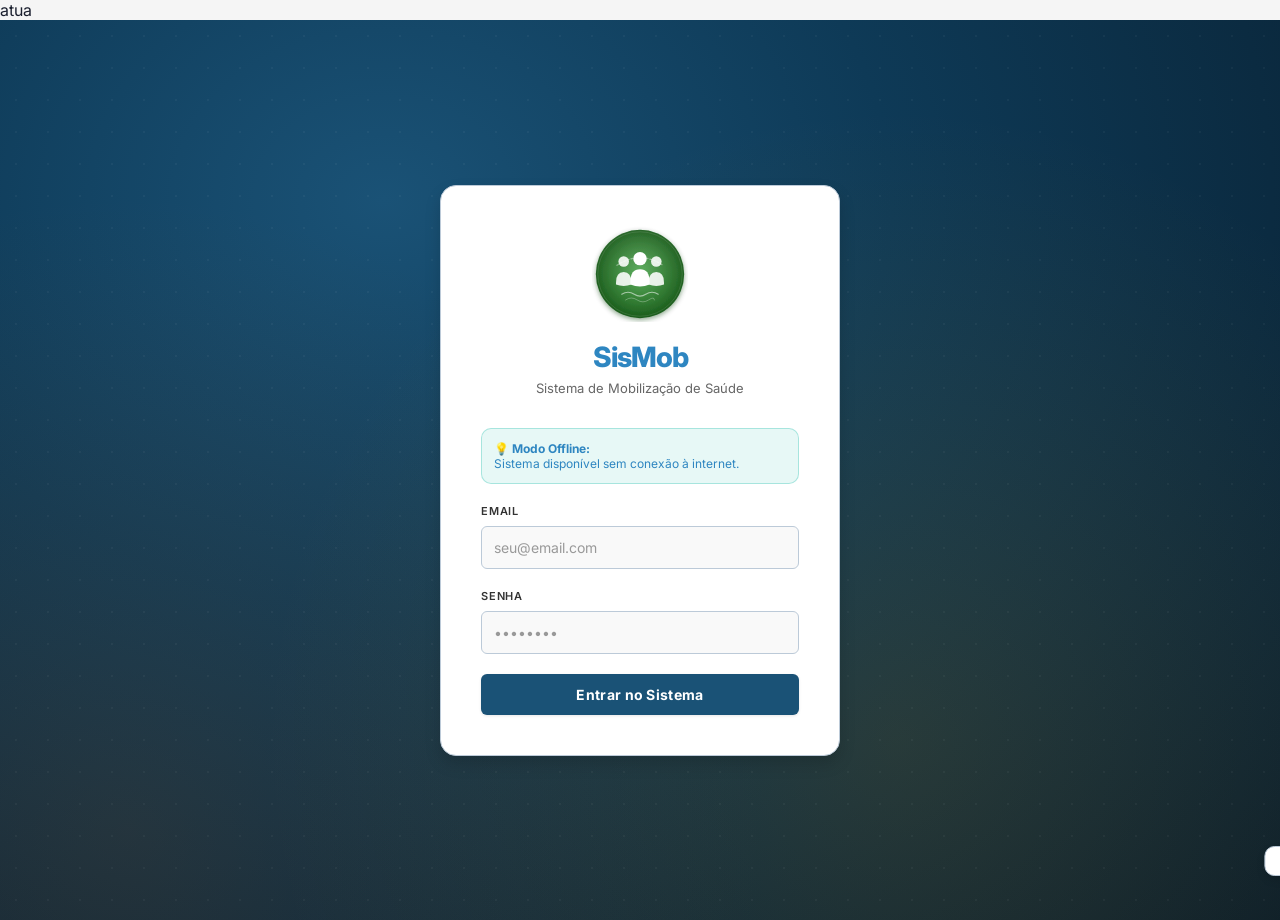
==== index_firebase.html @ 6a1d5703 "Ajustes finais no arquivo" ====
<!DOCTYPE html>
<html lang="pt">atua
<head>
<meta charset="UTF-8">
<meta name="viewport" content="width=device-width, initial-scale=1.0">
<title>SisMob — Sistema de Mobilização de Saúde</title>
<link href="https://fonts.googleapis.com/css2?family=Inter:wght@300;400;500;600;700;800&family=JetBrains+Mono:wght@400;500&display=swap" rel="stylesheet">
<link rel="stylesheet" href="https://cdnjs.cloudflare.com/ajax/libs/leaflet/1.9.4/leaflet.min.css" />
<script src="https://cdnjs.cloudflare.com/ajax/libs/leaflet/1.9.4/leaflet.min.js"></script>
<script src="https://cdn.jsdelivr.net/npm/chart.js@4.4.4/dist/chart.umd.min.js"></script>
<script src="https://cdnjs.cloudflare.com/ajax/libs/xlsx/0.18.5/xlsx.full.min.js"></script>
<script src="https://cdnjs.cloudflare.com/ajax/libs/pdf.js/3.11.174/pdf.min.js"></script>
<script src="https://cdnjs.cloudflare.com/ajax/libs/jspdf/2.5.1/jspdf.umd.min.js"></script>
<style>
/* ═══════════════════════════════════════════════════════════
   SISMOB — DESIGN SYSTEM MODERNO
   Paleta: Azul Torrado · Mario · Âmbar · Vermelho · Contraste
   ═══════════════════════════════════════════════════════════ */
@import url('https://fonts.googleapis.com/css2?family=Inter:wght@300;400;500;600;700;800&family=JetBrains+Mono:wght@400;500&display=swap');

:root{
  /* Cores Principais — Azul Torrado (Teal escuro / Petróleo) */
  --primary:#1a5276;
  --primary-dark:#0e3a57;
  --primary-light:#2874a6;

  /* Secundária — Azul Médio vibrante */
  --surf:#2e86c1;
  --surf-dark:#1f618d;
  --surf-light:#5dade2;

  /* Acento — Vermelho Contraste */
  --coral:#c0392b;
  --coral-light:rgba(192,57,43,.12);

  /* Destaque — Amarelo Torrado / Âmbar */
  --amber:#ca8a04;
  --amber-light:rgba(202,138,4,.15);

  /* Mario — Marrom/Castanho Quente */
  --mario:#7d4e24;
  --mario-light:rgba(125,78,36,.14);
  --mario-bright:#a0522d;

  /* Preto */
  --black:#1a1a1a;

  /* Backgrounds */
  --bg:#f7f9fb;
  --bg-solid:#f0f4f8;
  --bg2:#ffffff;
  --bg3:#e8eef4;
  --card:#ffffff;
  --card-solid:#ffffff;
  --border:#d1dce8;
  --border-solid:#bccad8;

  /* Texto */
  --text:#1a1f2e;
  --text2:#3a4558;
  --text3:#6b7a96;

  /* Sidebar — Azul Petróleo Escuro Premium */
  --sidebar-bg:#0d1f2d;
  --sidebar-surface:#142536;
  --sidebar-border:rgba(255,255,255,.07);
  --sidebar-text:rgba(255,255,255,.52);
  --sidebar-text-hover:rgba(255,255,255,.92);
  --sidebar-item-hover:rgba(255,255,255,.07);
  --sidebar-active-bg:#2e86c1;
  --sidebar-active-text:#ffffff;
  --sidebar-active-indicator:#5dade2;
  --sidebar-section-label:rgba(255,255,255,.22);
  --sidebar-avatar-bg:#1a5276;
  --sidebar-logo-icon-bg:#0e3a57;

  /* Legado mapeado */
  --accent:var(--primary);
  --accent2:var(--surf);
  --accent3:var(--amber);
  --danger:var(--coral);
  --green:var(--surf);
  --purple:var(--mario);
  --gold:var(--amber);
  --blue-gov:var(--primary-dark);
  --red-gov:var(--coral);

  --radius:12px;
  --radius-sm:6px;
  --radius-lg:16px;
  --transition:all 0.2s ease;
  --shadow-sm:0 1px 3px rgba(0,0,0,.1);
  --shadow-md:0 4px 8px rgba(0,0,0,.12);
  --shadow-lg:0 8px 16px rgba(0,0,0,.15);
  --shadow-xl:0 12px 24px rgba(0,0,0,.18);
}

/* ── RESET & BASE ── */
*{margin:0;padding:0;box-sizing:border-box}
body{
  font-family:'Inter',sans-serif;
  background:#f5f5f5;
  color:var(--text);
  min-height:100vh;
  overflow-x:hidden;
}

/* ── SCROLLBAR ── */
::-webkit-scrollbar{width:5px;height:5px}
::-webkit-scrollbar-track{background:transparent}
::-webkit-scrollbar-thumb{background:var(--primary);border-radius:10px;opacity:.6}
::-webkit-scrollbar-thumb:hover{background:var(--primary-dark)}

/* ── DB STATUS ── */
.db-status{
  display:flex;align-items:center;gap:6px;
  background:rgba(0,0,0,.15);
  border:1px solid rgba(255,255,255,.25);
  border-radius:20px;padding:4px 12px;
  font-size:11px;font-family:'JetBrains Mono',monospace;
  transition:var(--transition);
  color:rgba(0,0,0,.75);
  white-space:nowrap;flex-shrink:0;
}
.db-status:hover{background:rgba(0,0,0,.22)}
.db-dot{width:8px;height:8px;border-radius:50%;background:var(--text3);transition:var(--transition)}
.db-dot.online{background:var(--surf);box-shadow:0 0 8px var(--surf);animation:pulse 2s infinite}
.db-dot.offline{background:var(--amber);box-shadow:0 0 8px var(--amber)}
.db-dot.error{background:var(--coral);animation:pulse 1s infinite}

/* ── LOGIN SCREEN ── */
#loginScreen{
  display:flex;align-items:center;justify-content:center;
  min-height:100vh;position:relative;overflow:hidden;
  background:radial-gradient(ellipse at 30% 20%, #1a5276 0%, #0e3a57 40%, #081c2b 100%);
}
#loginScreen::before{
  content:'';position:absolute;inset:0;
  background:
    radial-gradient(circle at 70% 80%, rgba(202,138,4,0.15) 0%, transparent 55%),
    radial-gradient(circle at 10% 90%, rgba(125,78,36,0.22) 0%, transparent 45%);
  pointer-events:none;
}
#loginScreen::after{
  content:'';position:absolute;inset:0;
  background-image:radial-gradient(circle, rgba(255,255,255,0.055) 1px, transparent 1px);
  background-size:32px 32px;
  pointer-events:none;
  opacity:0.7;
}
.login-card{
  background:#ffffff;
  border:1px solid var(--border-solid);
  border-radius:var(--radius-lg);
  padding:40px;
  width:100%;max-width:400px;
  position:relative;z-index:1;
  box-shadow:var(--shadow-lg);
}
.login-logo{text-align:center;margin-bottom:32px}
.login-logo-icon{
  width:96px;height:96px;border-radius:50%;
  background:transparent;
  display:flex;align-items:center;justify-content:center;
  margin:0 auto 18px;
  font-size:30px;
}
.login-logo .mark{
  font-size:28px;font-weight:800;
  color:#2e86c1;letter-spacing:-1px;
}
.login-logo p{color:#666;font-size:13px;margin-top:6px;font-weight:400}
.form-group{margin-bottom:20px}
.form-group label{
  display:block;font-size:11px;font-weight:600;
  color:#333;margin-bottom:8px;
  text-transform:uppercase;letter-spacing:.8px;
}
.form-group input{
  width:100%;
  background:#f9f9f9;
  border:1px solid var(--border-solid);
  border-radius:var(--radius-sm);padding:12px;
  color:var(--text);
  font-family:'Inter',sans-serif;font-size:14px;
  transition:var(--transition);
}
.form-group input::placeholder{color:#999}
.form-group input:focus{
  outline:none;
  border-color:var(--primary);
  background:#ffffff;
  box-shadow:0 0 0 2px rgba(26,82,118,.18);
}
.btn-primary{
  width:100%;
  background:var(--primary);
  border:none;border-radius:var(--radius-sm);
  padding:12px;color:#ffffff;
  font-family:'Inter',sans-serif;font-weight:700;font-size:14px;
  cursor:pointer;transition:var(--transition);
  box-shadow:var(--shadow-sm);
  letter-spacing:.3px;
}
.btn-primary:hover{background:var(--primary-dark);transform:translateY(-1px);box-shadow:var(--shadow-md)}
.btn-primary:active{transform:scale(.98);background:var(--primary-light)}
.login-error{color:var(--coral);font-size:13px;text-align:center;margin-top:12px;display:none}

/* ── APP SHELL ── */
#appShell{display:none;height:100vh;overflow:hidden}
.layout{display:flex;height:100vh}

/* ── SIDEBAR ── */
.sidebar{
  width:260px;
  background:var(--sidebar-bg);
  display:flex;flex-direction:column;flex-shrink:0;
  overflow-y:auto;
  overflow-x:hidden;
  box-shadow:1px 0 0 var(--sidebar-border),4px 0 20px rgba(0,0,0,.25);
  position:fixed;left:0;top:0;bottom:0;z-index:10;
  transition:transform 0.3s ease;
  transform:translateX(0);
}
.sidebar.sidebar-hidden{
  transform:translateX(-100%);
  box-shadow:none;
}
/* Espaço reservado para o sidebar no layout */
.sidebar-spacer{
  width:260px;
  flex-shrink:0;
  transition:width 0.3s ease;
}
.sidebar-spacer.hidden{
  width:0;
}
.sidebar-header{
  padding:22px 16px 20px;
  border-bottom:1px solid var(--sidebar-border);
  display:flex;align-items:center;justify-content:space-between;
}
.sidebar-toggle-btn{
  display:none;
  background:transparent;
  border:none;
  color:rgba(255,255,255,.6);
  cursor:pointer;
  font-size:20px;
  padding:4px;
  border-radius:6px;
  transition:var(--transition);
  flex-shrink:0;
}
.sidebar-toggle-btn:hover{
  background:rgba(255,255,255,.1);
  color:rgba(255,255,255,.9);
}
@media (max-width: 768px) {
  .sidebar-toggle-btn{
    display:flex;
    align-items:center;
    justify-content:center;
  }
}
.sidebar-logo-wrap{display:flex;align-items:center;gap:12px}
.sidebar-logo-icon{
  width:36px;height:36px;border-radius:10px;
  background:var(--sidebar-logo-icon-bg);
  border:1px solid rgba(255,255,255,.1);
  display:flex;align-items:center;justify-content:center;
  font-size:18px;
  box-shadow:0 2px 8px rgba(0,0,0,.3);
  flex-shrink:0;
}
.sidebar-logo{font-size:18px;font-weight:800;color:#ffffff;letter-spacing:-.5px}
.sidebar-role{font-size:10px;color:rgba(255,255,255,.35);font-family:'JetBrains Mono',monospace;margin-top:2px;letter-spacing:.5px}
.sidebar-user{
  padding:12px 16px;
  border-bottom:1px solid var(--sidebar-border);
  display:flex;align-items:center;gap:10px;
  background:rgba(255,255,255,.02);
}
.sidebar-avatar{
  width:32px;height:32px;border-radius:50%;
  background:var(--sidebar-avatar-bg);
  border:1.5px solid rgba(255,255,255,.12);
  display:flex;align-items:center;justify-content:center;
  font-size:11px;font-weight:700;color:rgba(255,255,255,.9);
  flex-shrink:0;
  letter-spacing:.3px;
}
.sidebar-user .uname{font-weight:600;font-size:12px;color:rgba(255,255,255,.88)}
.sidebar-user .ucord{font-size:10px;color:rgba(255,255,255,.38);margin-top:1px}
nav{flex:1;padding:10px 8px}
.nav-section{
  padding:14px 14px 5px;
  font-size:9.5px;font-weight:700;
  color:var(--sidebar-section-label);
  text-transform:uppercase;letter-spacing:1.8px;
}
.nav-item{
  display:flex;align-items:center;gap:10px;
  padding:9px 13px;cursor:pointer;
  transition:var(--transition);
  font-size:13px;font-weight:500;
  color:var(--sidebar-text);
  border-radius:8px;margin:1px 0;
  position:relative;
}
.nav-item:hover{
  background:var(--sidebar-item-hover);
  color:var(--sidebar-text-hover);
}
.nav-item.active{
  background:rgba(46,134,193,.18);
  color:#5dade2;
  font-weight:600;
}
.nav-item.active::before{
  content:'';position:absolute;left:0;top:20%;bottom:20%;
  width:3px;
  background:var(--sidebar-active-indicator);
  border-radius:0 3px 3px 0;
  box-shadow:0 0 8px rgba(93,173,226,.5);
}
.nav-item svg{width:16px;height:16px;flex-shrink:0;opacity:.7}
.nav-item:hover svg{opacity:.9}
.nav-item.active svg{opacity:1;color:#5dade2}
.nav-item:active{transform:scale(.97)}
.sidebar-footer{padding:12px 8px 16px;border-top:1px solid var(--sidebar-border)}
.sidebar-db-status{
  display:flex;align-items:center;gap:8px;
  padding:8px 13px;margin-bottom:6px;
  background:rgba(255,255,255,.04);
  border:1px solid rgba(255,255,255,.08);
  border-radius:8px;
  font-size:11px;font-family:'JetBrains Mono',monospace;
  color:rgba(255,255,255,.45);
}
.sidebar-theme-btn{
  width:100%;
  display:flex;align-items:center;gap:10px;
  background:rgba(255,255,255,.05);
  border:1px solid rgba(255,255,255,.08);
  border-radius:8px;padding:10px 13px;
  color:rgba(255,255,255,.65);
  font-family:'Inter',sans-serif;font-size:12px;font-weight:500;
  cursor:pointer;transition:var(--transition);
  margin-bottom:6px;
  letter-spacing:.2px;
}
.sidebar-theme-btn:hover{
  background:rgba(255,255,255,.1);
  color:rgba(255,255,255,.9);
  border-color:rgba(255,255,255,.15);
}
.btn-logout{
  width:100%;
  background:transparent;
  border:1px solid rgba(255,255,255,.08);
  border-radius:8px;padding:10px;
  color:rgba(255,255,255,.38);
  font-family:'Inter',sans-serif;font-size:12px;font-weight:500;
  cursor:pointer;transition:var(--transition);
  letter-spacing:.2px;
}
.btn-logout:hover{
  background:rgba(231,76,60,.12);
  border-color:rgba(231,76,60,.35);
  color:rgba(255,100,90,.9);
}

/* ── MAIN AREA ── */
.main{
  flex:1;overflow-y:auto;
  overflow-x:hidden;
  background:#f5f5f5;
}

/* ── PAGES ── */
.page{
  display:none;padding:48px 32px 32px 32px;
  animation:pageEnter .4s cubic-bezier(.4,0,.2,1) forwards;
}
.page.active{display:block}
@keyframes pageEnter{from{opacity:0;transform:translateY(14px)}to{opacity:1;transform:none}}
@keyframes fadeIn{from{opacity:0;transform:translateY(8px)}to{opacity:1;transform:none}}
@keyframes slideInRight{from{opacity:0;transform:translateX(-10px)}to{opacity:1;transform:none}}
@keyframes slideInLeft{from{opacity:0;transform:translateX(20px)}to{opacity:1;transform:none}}
@keyframes slideInDown{from{opacity:0;transform:translateY(-8px)}to{opacity:1;transform:none}}
@keyframes fadeInScale{from{opacity:0;transform:scale(.96)}to{opacity:1;transform:scale(1)}}
@keyframes pulse{0%,100%{opacity:.8}50%{opacity:1}}
@keyframes spin{to{transform:rotate(360deg)}}
@keyframes shimmer{0%{background-position:-200px 0}100%{background-position:200px 0}}

.page-header{margin-bottom:28px}
.page-title{
  font-size:26px;font-weight:800;
  letter-spacing:-.6px;
  color:var(--primary);
}
.page-subtitle{color:var(--text2);font-size:13px;margin-top:5px;font-weight:400}

/* ── STAT CARDS ── */
.stats-grid{display:grid;grid-template-columns:repeat(auto-fit,minmax(180px,1fr));gap:16px;margin-bottom:28px}
.stat-card{
  background:#ffffff;
  border:1px solid var(--border-solid);
  border-radius:var(--radius);
  padding:20px;position:relative;overflow:hidden;
  transition:var(--transition);
  box-shadow:var(--shadow-sm);
}
.stat-card:hover{
  transform:translateY(-2px);
  box-shadow:var(--shadow-md);
}
.stat-card::before{
  content:'';position:absolute;
  top:0;left:0;right:0;height:3px;
}
.stat-card.green::before{background:var(--surf)}
.stat-card.blue::before{background:var(--primary)}
.stat-card.amber::before{background:var(--amber)}
.stat-card.purple::before{background:var(--coral)}
.stat-card::after{content:none}
.stat-value{
  font-size:32px;font-weight:800;font-family:'JetBrains Mono',monospace;
  line-height:1;letter-spacing:-.5px;
}
.stat-card.green .stat-value{color:var(--surf-dark)}
.stat-card.blue .stat-value{color:var(--primary)}
.stat-card.amber .stat-value{color:var(--amber)}
.stat-card.purple .stat-value{color:var(--coral)}
.stat-label{color:var(--text2);font-size:12px;margin-top:7px;font-weight:500}
.stat-icon{position:absolute;top:18px;right:18px;font-size:22px;opacity:.35}

/* ── CARDS ── */
.card{
  background:#ffffff;
  border:1px solid var(--border-solid);
  border-radius:var(--radius);
  padding:24px;margin-bottom:20px;
  transition:var(--transition);
  box-shadow:var(--shadow-sm);
}
.card:hover{
  border-color:var(--primary);
  box-shadow:var(--shadow-md);
}
.card-title{
  font-size:15px;font-weight:700;
  margin-bottom:18px;
  display:flex;align-items:center;gap:8px;
  color:var(--text);
}
.card-title .dot{
  width:8px;height:8px;border-radius:50%;
  background:linear-gradient(135deg,var(--primary),var(--surf));
  flex-shrink:0;
  box-shadow:0 0 6px var(--primary-glow);
}

/* ── BUTTONS ── */
.btn{
  padding:10px 20px;border-radius:var(--radius-sm);border:none;
  cursor:pointer;font-family:'Inter',sans-serif;
  font-size:13px;font-weight:600;
  transition:var(--transition);
  display:inline-flex;align-items:center;gap:7px;
  position:relative;letter-spacing:.15px;
  user-select:none;
}
.btn:active{transform:scale(.95)}
.btn:disabled{opacity:.4;cursor:not-allowed;transform:none!important}

.btn-accent{
  background:var(--primary);
  color:#ffffff;
  box-shadow:var(--shadow-sm);
}
.btn-accent:hover{
  transform:translateY(-1px);
  box-shadow:var(--shadow-md);
  background:var(--primary-dark);
}
.btn-accent:active{
  background:var(--amber)!important;
  box-shadow:0 0 0 3px rgba(212,168,23,.3)!important;
  transform:scale(.96)!important;
}
.btn-save-pulse:active{animation:none!important}
@keyframes savePulse{0%{box-shadow:0 0 0 0 rgba(212,168,23,.5)}100%{box-shadow:0 0 0 8px rgba(212,168,23,0)}}

.btn-outline{
  background:#ffffff;
  border:1.5px solid var(--border-solid);
  color:var(--text2);
}
.btn-outline:hover{border-color:var(--primary);color:var(--primary);background:#f9f9f9}
.btn-outline:active,
.btn-clear-pulse:active{
  background:rgba(212,168,23,.15)!important;
  border-color:var(--amber)!important;
  color:var(--amber)!important;
  transform:scale(.96)!important;
}

.btn-danger{
  background:rgba(231,76,60,.1);
  border:1.5px solid rgba(231,76,60,.3);
  color:var(--coral);
}
.btn-danger:hover{background:rgba(231,76,60,.2);border-color:var(--coral)}
.btn-danger:active{background:rgba(231,76,60,.35)!important;color:#fff!important;transform:scale(.95)!important}

.btn-green{
  background:rgba(46,134,193,.1);
  border:1.5px solid rgba(46,134,193,.3);
  color:var(--surf-dark);
}
.btn-green:hover{background:rgba(46,134,193,.2);border-color:var(--surf)}
.btn-green:active{background:rgba(46,134,193,.35)!important;color:#fff!important;transform:scale(.95)!important}

.btn-blue{
  background:rgba(26,82,118,.1);
  border:1.5px solid rgba(26,82,118,.3);
  color:var(--primary);
}
.btn-blue:hover{background:rgba(26,82,118,.2);border-color:var(--primary)}
.btn-blue:active{background:rgba(26,82,118,.4)!important;color:#fff!important;transform:scale(.95)!important}

/* ── FORMS ── */
.form-grid{display:grid;grid-template-columns:repeat(auto-fit,minmax(200px,1fr));gap:16px}
.form-field{display:flex;flex-direction:column;gap:6px}
.form-field label{
  font-size:11px;font-weight:700;
  color:var(--text2);
  text-transform:uppercase;letter-spacing:.7px;
}
.form-field input,.form-field select,.form-field textarea{
  background:#ffffff;
  border:1px solid var(--border-solid);
  border-radius:var(--radius-sm);
  padding:10px 12px;
  color:var(--text);
  font-family:'Inter',sans-serif;font-size:13px;
  transition:var(--transition);
  width:100%;min-width:0;
}
.form-field input:focus,.form-field select:focus,.form-field textarea:focus{
  outline:none;
  border-color:var(--primary);
  box-shadow:0 0 0 2px rgba(26,82,118,.15);
  background:#ffffff;
}
.form-field input[type=number]{font-family:'JetBrains Mono',monospace}

/* ── TABLES ── */
.table-wrap{
  overflow-x:auto;border-radius:var(--radius);
  border:1px solid var(--border-solid);
  -webkit-overflow-scrolling:touch;
  position:relative;
  box-shadow:var(--shadow-sm);
}
.table-wrap::after{
  content:'← Deslize →';position:absolute;
  bottom:8px;right:8px;
  background:rgba(99,102,241,.9);color:#fff;
  padding:4px 10px;border-radius:6px;
  font-size:10px;font-weight:600;
  pointer-events:none;opacity:0;transition:opacity .3s;
}
.table-wrap:hover::after{opacity:1}
table{width:100%;border-collapse:collapse;font-size:12px}
thead th{
  background:rgba(99,102,241,.06);
  padding:11px 14px;text-align:left;
  font-size:10px;font-weight:700;
  color:var(--primary);
  text-transform:uppercase;letter-spacing:.7px;
  white-space:nowrap;
  border-bottom:2px solid rgba(99,102,241,.12);
}
tbody tr{border-bottom:1px solid rgba(99,102,241,.06);transition:var(--transition)}
tbody tr:nth-child(even){background:rgba(99,102,241,.025)}
tbody tr:hover{background:rgba(99,102,241,.07)}
tbody td{padding:11px 14px;color:var(--text2)}
.badge{padding:4px 10px;border-radius:20px;font-size:10px;font-weight:700}
.badge-admin{
  background:rgba(99,102,241,.15);
  color:var(--primary);
  border:1px solid rgba(99,102,241,.25);
}
.badge-sup{
  background:rgba(20,184,166,.12);
  color:var(--surf-dark);
  border:1px solid rgba(20,184,166,.25);
}

/* ── FICHA TABLE ── */
.ficha-table{width:100%;border-collapse:collapse;table-layout:auto}
.ficha-table th{
  background:rgba(99,102,241,.07);
  padding:8px 8px;font-size:10px;font-weight:700;
  color:var(--primary);text-align:center;
  border:1px solid rgba(99,102,241,.1);
  min-width:46px;white-space:nowrap;
}
.ficha-table th.loc{min-width:140px;text-align:left;padding-left:12px}
.ficha-table td{border:1px solid rgba(99,102,241,.08);padding:2px}
.ficha-table td.loc-cell{
  padding:9px 12px;font-size:11px;
  color:var(--text2);font-weight:600;
  white-space:nowrap;
  background:rgba(99,102,241,.04);
}
.ficha-table td.total-cell{
  background:rgba(99,102,241,.1);text-align:center;
  padding:7px;font-family:'JetBrains Mono',monospace;
  font-size:11px;color:var(--primary);font-weight:700;
}
.ficha-table td.subtotal-cell{
  background:rgba(20,184,166,.1);text-align:center;
  padding:7px;font-family:'JetBrains Mono',monospace;
  font-size:11px;color:var(--surf-dark);font-weight:700;
}
.num-input{
  width:100%;background:transparent;border:none;
  text-align:center;color:var(--text);
  font-family:'JetBrains Mono',monospace;
  font-size:11px;padding:6px 2px;outline:none;min-width:40px;
}
.num-input:focus{background:rgba(99,102,241,.08);border-radius:4px}
.ficha-total-row td{
  background:rgba(99,102,241,.12);
  padding:9px 10px;font-family:'JetBrains Mono',monospace;
  font-size:12px;font-weight:800;
  color:var(--primary);border:1px solid rgba(99,102,241,.15);
}
.ficha-sub-row td{
  background:rgba(20,184,166,.1);
  padding:7px 10px;font-family:'JetBrains Mono',monospace;
  font-size:11px;font-weight:700;
  color:var(--surf-dark);border:1px solid rgba(20,184,166,.15);
}
.table-responsive{overflow-x:auto;-webkit-overflow-scrolling:touch;margin:0 -16px;padding:0 16px}

/* ── SUMMARY BOXES ── */
.summary-boxes{display:grid;grid-template-columns:repeat(auto-fit,minmax(160px,1fr));gap:12px;margin:16px 0}
.sbox{
  background:rgba(255,255,255,.8);
  backdrop-filter:blur(16px);
  border:1px solid var(--border-solid);
  border-radius:var(--radius);
  padding:16px;text-align:center;
  transition:var(--transition);
  box-shadow:var(--shadow-sm);
}
.sbox:hover{transform:translateY(-2px);box-shadow:var(--shadow-md)}
.sbox .sv{font-size:28px;font-weight:800;font-family:'JetBrains Mono',monospace;line-height:1}
.sbox .sl{font-size:11px;color:var(--text3);margin-top:5px;font-weight:500}
.sbox.accent .sv{color:var(--primary)}
.sbox.blue .sv{color:var(--surf-dark)}
.sbox.amber .sv{color:var(--amber)}
.sbox.green .sv{color:var(--surf-dark)}

/* ── CHARTS ── */
.charts-grid{display:grid;grid-template-columns:repeat(auto-fit,minmax(300px,1fr));gap:20px}
.chart-card{
  background:#ffffff;
  border:1px solid var(--border-solid);
  border-radius:var(--radius);padding:20px;
  box-shadow:var(--shadow-sm);
  transition:var(--transition);
  position:relative;
}
.chart-card:hover{box-shadow:var(--shadow-md)}
.chart-title{
  display:flex;
  align-items:center;
  justify-content:space-between;
  font-size:14px;font-weight:700;margin-bottom:16px;color:var(--text2);
}
.chart-export-btns{
  display:flex;
  gap:6px;
  flex-wrap:wrap;
}
.chart-export-btn{
  display:inline-flex;
  align-items:center;
  gap:4px;
  padding:4px 10px;
  font-size:11px;
  font-weight:600;
  border:1px solid var(--border-solid);
  background:#f9f9f9;
  border-radius:6px;
  cursor:pointer;
  transition:var(--transition);
  color:var(--text2);
}
.chart-export-btn:hover{
  background:var(--primary);
  color:#ffffff;
  border-color:var(--primary);
  transform:translateY(-1px);
  box-shadow:var(--shadow-sm);
}
.chart-export-btn:active{
  transform:scale(0.95);
}

/* ── TABS ── */
.tabs{
  display:flex;gap:4px;margin-bottom:24px;
  background:rgba(99,102,241,.07);
  border:1px solid rgba(99,102,241,.12);
  border-radius:12px;padding:4px;
  width:fit-content;flex-wrap:wrap;
}
.tab{
  padding:9px 20px;border-radius:8px;
  cursor:pointer;font-size:13px;font-weight:600;
  color:var(--text2);transition:var(--transition);
  white-space:nowrap;
}
.tab.active{
  background:var(--primary)!important;
  color:#ffffff!important;
  box-shadow:var(--shadow-sm)!important;
}
.tab:hover:not(.active){color:var(--primary);background:rgba(99,102,241,.1)}
.tab:active:not(.active){transform:scale(.96)}

/* ── PROGRESS BAR ── */
.progress-bar-container{
  height:7px;background:rgba(99,102,241,.1);
  border-radius:10px;overflow:hidden;
}
.progress-bar{
  height:100%;
  background:linear-gradient(90deg,var(--primary),var(--surf));
  border-radius:10px;transition:width .6s cubic-bezier(.4,0,.2,1);
}

/* ── LEAFLET ── */
.leaflet-control-zoom-in,.leaflet-control-zoom-out{
  background-color:#ffffff!important;
  border:1px solid var(--border-solid)!important;
  color:var(--text)!important;font-weight:700!important;
  border-radius:8px!important;
}
.leaflet-control-zoom-in:hover,.leaflet-control-zoom-out:hover{
  background-color:var(--primary)!important;color:#fff!important;
}
.leaflet-popup-content-wrapper{
  background-color:#ffffff!important;
  border:1px solid var(--border-solid)!important;
  border-radius:12px!important;
  box-shadow:var(--shadow-lg)!important;
}
.leaflet-popup-content{color:var(--text)!important}
.leaflet-popup-tip{background-color:#ffffff!important}

/* ── MAP ── */
.map-container{
  width:100%;height:600px;
  border-radius:var(--radius);overflow:hidden;
  margin-bottom:20px;
  border:1px solid var(--border-solid);
  box-shadow:var(--shadow-md);
}
.leaflet-container{font-family:'Inter',sans-serif}
.map-legend{
  position:absolute;bottom:20px;right:20px;
  background:rgba(255,255,255,.9);
  backdrop-filter:blur(16px);
  border:1px solid var(--border-solid);
  border-radius:12px;padding:16px;
  z-index:400;box-shadow:var(--shadow-md);
}
.map-legend-title{font-size:11px;font-weight:700;color:var(--text);margin-bottom:10px;text-transform:uppercase;letter-spacing:.5px}
.map-legend-item{font-size:11px;color:var(--text2);margin:6px 0;display:flex;align-items:center;gap:8px}
.map-legend-color{width:16px;height:16px;border-radius:4px;flex-shrink:0}
.neighborhood-popup{font-family:'Inter',sans-serif}
.neighborhood-popup-title{font-size:13px;font-weight:700;color:var(--text);margin-bottom:8px}
.neighborhood-popup-stat{font-size:11px;color:var(--text2);margin:4px 0;display:flex;justify-content:space-between;gap:8px}

/* ── PRESENCE PANEL ── */
.presence-panel{
  background:rgba(255,255,255,.82);
  backdrop-filter:blur(20px);
  border:1px solid var(--border-solid);
  border-radius:var(--radius);
  padding:20px 24px;margin-bottom:20px;
  box-shadow:var(--shadow-sm);
}
.presence-title{
  font-size:14px;font-weight:700;color:var(--text);
  display:flex;align-items:center;gap:8px;margin-bottom:14px;
}
.presence-list{display:flex;flex-wrap:wrap;gap:10px}
.presence-user{
  display:flex;align-items:center;gap:8px;
  background:rgba(99,102,241,.06);
  border:1px solid rgba(99,102,241,.12);
  border-radius:10px;padding:8px 12px;
  font-size:12px;font-weight:600;color:var(--text);
  transition:var(--transition);
  position:relative;
}
.presence-user:hover{background:rgba(99,102,241,.12);transform:translateY(-2px);box-shadow:var(--shadow-sm)}
.presence-user.active-typing{
  border-color:rgba(20,184,166,.4);
  background:rgba(20,184,166,.07);
}
.presence-dot{
  width:9px;height:9px;border-radius:50%;
  background:var(--surf);
  box-shadow:0 0 8px var(--surf);
  animation:pulse 2s infinite;
  flex-shrink:0;
}
.presence-dot.typing{
  background:var(--amber);
  box-shadow:0 0 8px var(--amber);
}
.presence-avatar{
  width:28px;height:28px;border-radius:50%;
  background:linear-gradient(135deg,var(--primary),var(--primary-dark));
  display:flex;align-items:center;justify-content:center;
  font-size:11px;font-weight:700;color:#fff;flex-shrink:0;
  overflow:hidden;
}
.presence-avatar img{width:100%;height:100%;object-fit:cover}
.presence-meta{font-size:10px;color:var(--text3);font-weight:400;margin-top:1px}
.presence-badge{
  font-size:9px;font-weight:700;text-transform:uppercase;letter-spacing:.5px;
  padding:2px 6px;border-radius:4px;
  background:rgba(20,184,166,.15);color:var(--surf-dark);
  margin-top:2px;display:inline-block;
}
.presence-badge.typing{background:rgba(245,158,11,.15);color:var(--amber)}
.presence-empty{
  font-size:12px;color:var(--text3);
  padding:8px 0;
}
/* ── PROFILE PICTURE ── */
.avatar-upload-wrap{
  display:flex;flex-direction:column;align-items:center;gap:10px;
  margin-bottom:20px;
}
.avatar-large{
  width:88px;height:88px;border-radius:50%;
  background:linear-gradient(135deg,var(--primary),var(--surf));
  display:flex;align-items:center;justify-content:center;
  font-size:32px;font-weight:700;color:#fff;
  cursor:pointer;position:relative;overflow:hidden;
  box-shadow:0 0 0 3px rgba(99,102,241,.2),var(--shadow-md);
  transition:var(--transition);
  flex-shrink:0;
}
.avatar-large:hover{box-shadow:0 0 0 4px rgba(99,102,241,.4),var(--shadow-lg)}
.avatar-large img{width:100%;height:100%;object-fit:cover;position:absolute;inset:0}
.avatar-large .avatar-overlay{
  position:absolute;inset:0;background:rgba(0,0,0,.45);
  display:flex;align-items:center;justify-content:center;
  opacity:0;transition:var(--transition);
  font-size:18px;
}
.avatar-large:hover .avatar-overlay{opacity:1}
.avatar-upload-hint{font-size:11px;color:var(--text3);text-align:center}
/* sidebar avatar with photo */
.sidebar-avatar img{width:100%;height:100%;object-fit:cover;border-radius:50%}
/* ── MOBILIZADORES AUTOCOMPLETE ── */
.mob-autocomplete-wrap{position:relative}
.mob-autocomplete-dropdown{
  position:absolute;top:100%;left:0;right:0;z-index:50;
  background:#fff;
  border:1px solid var(--primary);
  border-top:none;
  border-radius:0 0 var(--radius-sm) var(--radius-sm);
  max-height:200px;overflow-y:auto;
  box-shadow:var(--shadow-md);
  display:none;
}
.mob-autocomplete-dropdown.show{display:block}
.mob-ac-item{
  padding:10px 14px;cursor:pointer;font-size:13px;
  color:var(--text);transition:var(--transition);
  display:flex;align-items:center;gap:10px;
  border-bottom:1px solid var(--border);
}
.mob-ac-item:last-child{border-bottom:none}
.mob-ac-item:hover,.mob-ac-item.selected{background:rgba(26,82,118,.08);color:var(--primary)}
.mob-ac-item .mob-ac-avatar{
  width:28px;height:28px;border-radius:50%;
  background:rgba(26,82,118,.15);
  display:flex;align-items:center;justify-content:center;
  font-size:11px;font-weight:700;color:var(--primary);flex-shrink:0;
}
.mob-ac-item .mob-ac-name b{color:var(--primary)}
.mob-ac-empty{padding:12px 14px;font-size:12px;color:var(--text3);text-align:center}

/* ── MOBILIZADORES MANAGEMENT PAGE ── */
.mob-list-item{
  display:flex;align-items:center;gap:12px;
  padding:12px 16px;
  border-bottom:1px solid var(--border);
  transition:var(--transition);
}
.mob-list-item:last-child{border-bottom:none}
.mob-list-item:hover{background:rgba(26,82,118,.04)}
.mob-list-avatar{
  width:36px;height:36px;border-radius:50%;
  background:rgba(26,82,118,.15);
  display:flex;align-items:center;justify-content:center;
  font-size:13px;font-weight:700;color:var(--primary);flex-shrink:0;
}
.mob-list-avatar.inactivo{background:rgba(0,0,0,.07);color:var(--text3)}
.mob-badge-activo{
  display:inline-flex;align-items:center;gap:4px;
  font-size:11px;font-weight:600;
  background:rgba(46,134,193,.12);color:var(--surf-dark);
  padding:3px 10px;border-radius:20px;
}
.mob-badge-inactivo{
  display:inline-flex;align-items:center;gap:4px;
  font-size:11px;font-weight:600;
  background:rgba(0,0,0,.07);color:var(--text3);
  padding:3px 10px;border-radius:20px;
}
.mob-toggle{
  width:40px;height:22px;border-radius:11px;
  position:relative;cursor:pointer;flex-shrink:0;
  transition:background .25s;border:none;padding:0;
}
.mob-toggle.on{background:var(--surf)}
.mob-toggle.off{background:var(--border-solid)}
.mob-toggle::after{
  content:'';position:absolute;
  width:16px;height:16px;border-radius:50%;
  background:#fff;top:3px;
  transition:left .2s;
  box-shadow:0 1px 3px rgba(0,0,0,.2);
}
.mob-toggle.on::after{left:20px}
.mob-toggle.off::after{left:4px}
.mob-filter-tabs{display:flex;gap:6px;margin-bottom:16px;flex-wrap:wrap}
.mob-filter-tab{
  padding:6px 16px;border-radius:20px;font-size:12px;font-weight:600;
  cursor:pointer;transition:var(--transition);
  border:1px solid var(--border-solid);
  color:var(--text2);background:transparent;
}
.mob-filter-tab.active{background:var(--primary);color:#fff;border-color:var(--primary)}

/* ── PRINT ── */
.print-area{display:none}
@media print{
  body>*{display:none!important}
  .print-area{display:block!important;background:#fff;color:#000;font-family:Arial,sans-serif;padding:30px;font-size:12px;max-width:100%}
  .print-area h1{font-size:22px;border-bottom:3px solid #6366f1;padding-bottom:10px;margin-bottom:20px;color:#6366f1;text-align:center}
  .print-area h2{font-size:16px;margin:20px 0 12px;border-bottom:2px solid #14b8a6;padding-bottom:6px;color:#312e81;background:#f0f4ff;padding:8px 12px;border-radius:6px}
  .print-area h3{font-size:14px;margin:16px 0 8px;color:#4a5175;font-weight:600}
  .print-area table{width:100%;border-collapse:collapse;font-size:11px;margin-bottom:20px;page-break-inside:auto}
  .print-area tr{page-break-inside:avoid;page-break-after:auto}
  .print-area th,.print-area td{border:1px solid #e0e3f8;padding:8px 10px;text-align:left}
  .print-area th{background:#f0f4ff;font-weight:700;color:#1e1b4b;text-transform:uppercase;font-size:10px;letter-spacing:.5px}
  .print-area td{color:#4a5175}
  .print-area .pstat{display:inline-block;margin:8px 20px 8px 0;font-size:14px;padding:12px 16px;background:#f0f4ff;border-radius:8px;border-left:4px solid #6366f1}
  .print-area .pstat b{font-size:20px;font-weight:700;color:#6366f1;display:block;margin-bottom:4px}
  .print-area .pstat span{color:#4a5175;font-size:11px;text-transform:uppercase;letter-spacing:.5px}
  .print-area .summary-section{margin:20px 0;padding:15px;background:#f0f4ff;border-radius:8px;border:2px solid #e0e3f8}
  .print-area .footer-print{margin-top:30px;padding-top:15px;border-top:2px solid #e0e3f8;text-align:center;font-size:10px;color:#9496b0}
  @page{margin:1.5cm;size:A4}
}

/* ── MOBILE HEADER ── */
.mobile-header{
  display:none;
  background:var(--sidebar-bg);
  border-bottom:1px solid var(--sidebar-border);
  position:fixed;top:44px;left:0;right:0;z-index:90;
  padding:12px 16px;
  align-items:center;justify-content:space-between;
  position:sticky;top:0;z-index:100;
  box-shadow:0 2px 8px rgba(0,0,0,.1);
}
.hamburger{background:none;border:none;color:#ffffff;cursor:pointer;font-size:20px}
.sidebar-overlay{display:none;position:fixed;inset:0;background:rgba(0,0,0,.65);z-index:90}

/* ── TOAST ── */
.toast{
  position:fixed;bottom:24px;right:24px;
  background:#ffffff;
  border:1px solid var(--border-solid);
  border-radius:10px;padding:14px 20px;
  font-size:13px;z-index:1000;
  transform:translateX(120%);
  transition:var(--transition);
  max-width:320px;
  box-shadow:var(--shadow-md);
  color:var(--text);
}
.toast.show{transform:none}
.toast.success{border-color:var(--surf);color:var(--surf-dark);background:rgba(46,134,193,.05)}
.toast.error{border-color:var(--coral);color:var(--coral);background:rgba(231,76,60,.05)}
.toast.info{border-color:var(--primary);color:var(--primary);background:rgba(26,82,118,.05)}

/* ── LOADING ── */
.loading-overlay{
  display:none;position:fixed;inset:0;
  background:rgba(30,27,75,.88);
  z-index:500;align-items:center;justify-content:center;
  flex-direction:column;gap:16px;
  backdrop-filter:blur(8px);
  animation:fadeIn .2s ease;
}
.loading-overlay.show{display:flex}
.spinner{
  width:40px;height:40px;
  border:3px solid rgba(255,255,255,.15);
  border-top-color:var(--primary-light);
  border-radius:50%;
  animation:spin .8s linear infinite;
  box-shadow:0 0 20px rgba(99,102,241,.4);
}

/* ── FAB ── */
.fab{
  display:none;position:fixed;
  bottom:24px;right:24px;z-index:90;
  width:56px;height:56px;border-radius:50%;
  background:var(--primary);
  border:none;color:#fff;font-size:28px;
  cursor:pointer;align-items:center;justify-content:center;
  box-shadow:var(--shadow-lg);
  transition:var(--transition);
}
.fab:hover{transform:scale(1.05);box-shadow:var(--shadow-xl)}
.fab:active{transform:scale(.93)}

/* ── OFFLINE BANNER ── */
.offline-banner{
  display:none;position:fixed;
  top:0;left:0;right:0;z-index:300;
  background:var(--amber);
  color:#000;padding:10px 20px;
  text-align:center;font-size:13px;font-weight:600;
  gap:8px;align-items:center;justify-content:center;
  box-shadow:var(--shadow-sm);
}
.offline-banner.show{display:flex}

/* ── THEME TOGGLE (agora dentro da topbar) ── */
.theme-toggle{
  width:32px;height:32px;border-radius:50%;
  background:rgba(0,0,0,.15);
  border:1px solid rgba(255,255,255,.25);
  cursor:pointer;display:flex;align-items:center;justify-content:center;
  font-size:16px;flex-shrink:0;
  transition:var(--transition);
}
.theme-toggle:hover{background:rgba(0,0,0,.28);transform:scale(1.08)}

/* ── SEARCH ── */
.search-global{
  position:fixed;inset:0;z-index:300;
  background:rgba(0,0,0,.4);
  display:none;align-items:flex-start;
  justify-content:center;padding-top:100px;
}
.search-global.show{display:flex}
.search-box{
  background:#ffffff;
  border:1px solid var(--border-solid);
  border-radius:12px;width:100%;max-width:600px;
  box-shadow:var(--shadow-lg);
  overflow:hidden;
}
.search-input-wrapper{
  display:flex;align-items:center;
  gap:12px;padding:16px 20px;
  border-bottom:1px solid var(--border-solid);
}
.search-icon{font-size:18px;color:var(--text3)}
.search-input-wrapper input{
  flex:1;border:none;outline:none;
  font-family:'Inter',sans-serif;font-size:15px;
  color:var(--text);background:transparent;
}
.search-results{max-height:400px;overflow-y:auto;padding:8px}
.search-result-item{
  padding:12px 16px;border-radius:8px;
  cursor:pointer;transition:var(--transition);
  display:flex;align-items:center;gap:12px;
}
.search-result-item:hover{background:rgba(99,102,241,.08);color:var(--primary)}
.search-shortcut{
  position:fixed;top:20px;left:50%;transform:translateX(-50%);
  background:rgba(255,255,255,.9);backdrop-filter:blur(12px);
  border:1px solid var(--border-solid);border-radius:20px;
  padding:6px 14px;font-size:11px;color:var(--text2);
  pointer-events:none;z-index:100;white-space:nowrap;
  box-shadow:var(--shadow-sm);
  display:none !important;
}
.search-shortcut kbd{
  background:rgba(99,102,241,.1);
  border:1px solid rgba(99,102,241,.2);
  border-radius:4px;padding:2px 6px;
  font-family:'JetBrains Mono',monospace;
  font-size:10px;color:var(--primary);
}

/* ── INSIGHTS ── */
.insight-card{
  background:#ffffff;
  border:1px solid var(--border-solid);
  border-left:4px solid var(--primary);
  border-radius:var(--radius);
  padding:16px;margin-bottom:12px;
  display:flex;align-items:flex-start;gap:12px;
  box-shadow:var(--shadow-sm);
}
.insight-card.warning{border-left-color:var(--amber)}
.insight-card.success{border-left-color:var(--surf)}
.insight-card.danger{border-left-color:var(--coral)}
.insight-icon{font-size:24px;flex-shrink:0}
.insight-title{font-size:12px;font-weight:700;color:var(--text);text-transform:uppercase;letter-spacing:.5px}
.insight-text{font-size:15px;font-weight:600;color:var(--primary);margin-top:3px}
.insight-card.warning .insight-text{color:var(--amber)}
.insight-card.success .insight-text{color:var(--surf-dark)}
.insight-card.danger .insight-text{color:var(--coral)}

/* ── RANKING ── */
.ranking-item{
  display:flex;align-items:center;gap:14px;
  padding:12px;border-radius:10px;
  margin-bottom:8px;
  background:rgba(99,102,241,.04);
  border:1px solid rgba(99,102,241,.06);
  transition:var(--transition);
}
.ranking-item:hover{background:rgba(99,102,241,.09);transform:translateX(4px)}
.ranking-position{
  width:32px;height:32px;border-radius:50%;
  background:var(--primary);
  color:#fff;font-weight:800;font-size:13px;
  display:flex;align-items:center;justify-content:center;
  flex-shrink:0;box-shadow:var(--shadow-sm);
}
.ranking-position.gold{background:var(--amber)}
.ranking-position.silver{background:#888888}
.ranking-position.bronze{background:#997755}
.ranking-name{font-weight:600;font-size:13px;flex:1;color:var(--text)}
.ranking-cord{font-size:11px;color:var(--text3);margin-top:1px}
.ranking-value{
  font-size:22px;font-weight:800;
  font-family:'JetBrains Mono',monospace;
  color:var(--primary);
}

/* ── COMPARISON GRID ── */
.comparison-grid{display:grid;grid-template-columns:repeat(auto-fit,minmax(200px,1fr));gap:14px}
.metric-card{
  background:rgba(255,255,255,.7);
  backdrop-filter:blur(12px);
  border:1px solid var(--border-solid);
  border-radius:var(--radius);
  padding:18px;text-align:center;
  transition:var(--transition);
  box-shadow:var(--shadow-sm);
}
.metric-card:hover{transform:translateY(-3px);box-shadow:var(--shadow-md)}
.metric-label{font-size:11px;font-weight:600;color:var(--text3);text-transform:uppercase;letter-spacing:.5px}
.metric-value{font-size:32px;font-weight:800;font-family:'JetBrains Mono',monospace;line-height:1;margin:8px 0;color:var(--primary)}
.growth-badge{
  display:inline-flex;align-items:center;gap:4px;
  padding:4px 10px;border-radius:20px;
  font-size:11px;font-weight:700;
}
.growth-badge.up{background:rgba(20,184,166,.15);color:var(--surf-dark)}
.growth-badge.down{background:rgba(244,63,94,.12);color:var(--coral)}

/* ── NOTIFICATION CENTER ── */
.notification-center{
  position:fixed;top:52px;right:16px;
  width:360px;background:#ffffff;
  border:1px solid var(--border-solid);
  border-radius:12px;
  box-shadow:var(--shadow-lg);
  z-index:150;display:none;
  flex-direction:column;max-height:480px;
}
.notification-center.show{display:flex}
.notification-item{
  padding:12px;border-radius:8px;
  margin-bottom:8px;
  background:rgba(26,82,118,.04);
  border-left:3px solid var(--primary);
  cursor:pointer;transition:var(--transition);
}
.notification-item:hover{transform:translateX(-2px);box-shadow:var(--shadow-sm)}
.notification-item.unread{background:rgba(26,82,118,.08);font-weight:600}
.notification-item.success{border-left-color:var(--surf)}
.notification-item.warning{border-left-color:var(--amber)}
.notification-item.error{border-left-color:var(--coral)}
.notification-time{font-size:10px;color:var(--text3);margin-top:4px}
.notification-badge{
  position:absolute;top:-6px;right:-6px;
  background:var(--coral);color:#fff;
  border-radius:50%;width:20px;height:20px;
  display:flex;align-items:center;justify-content:center;
  font-size:10px;font-weight:700;animation:pulse 2s infinite;
}

/* ── EXPORT MENU ── */
.export-menu{
  position:absolute;top:100%;right:0;margin-top:8px;
  background:rgba(255,255,255,.98);
  backdrop-filter:blur(20px);
  border:1px solid var(--border-solid);
  border-radius:12px;
  box-shadow:var(--shadow-xl);
  min-width:200px;z-index:100;
  display:none;animation:slideInDown .3s ease;
}
.export-menu.show{display:block}
.export-item{
  padding:12px 16px;cursor:pointer;transition:var(--transition);
  display:flex;align-items:center;gap:10px;
  font-size:13px;color:var(--text2);
  border-bottom:1px solid var(--border-solid);
}
.export-item:last-child{border-bottom:none}
.export-item:hover{background:rgba(99,102,241,.07);color:var(--primary);padding-left:20px}
.export-item-icon{font-size:18px}

/* ── CHART CONTROLS ── */
.chart-controls{display:flex;gap:8px;margin-bottom:16px;flex-wrap:wrap}
.chart-btn{
  padding:6px 14px;border-radius:6px;
  border:1.5px solid var(--border-solid);
  background:rgba(255,255,255,.7);
  color:var(--text2);font-size:11px;
  cursor:pointer;transition:var(--transition);font-weight:500;
}
.chart-btn:hover{background:var(--primary);color:#fff;border-color:var(--primary)}
.chart-btn.active{background:var(--primary);color:#fff;border-color:var(--primary);font-weight:700}

/* ── SHORTCUTS PANEL ── */
.shortcuts-panel{
  position:fixed;top:50%;left:50%;transform:translate(-50%,-50%);
  background:rgba(255,255,255,.98);
  backdrop-filter:blur(24px);
  border:1px solid var(--border-solid);
  border-radius:20px;padding:32px;
  max-width:600px;width:90%;
  z-index:400;box-shadow:var(--shadow-xl);
  display:none;animation:fadeInScale .4s ease;
}
.shortcuts-panel.show{display:block}
.shortcuts-title{font-size:20px;font-weight:800;margin-bottom:20px;color:var(--primary)}
.shortcut-row{
  display:flex;justify-content:space-between;align-items:center;
  padding:12px;border-bottom:1px solid var(--border-solid);margin-bottom:6px;
}
.shortcut-desc{font-size:13px;color:var(--text2)}
.shortcut-keys{display:flex;gap:6px}
.shortcut-key{
  background:rgba(99,102,241,.08);
  padding:4px 10px;border-radius:6px;
  font-family:'JetBrains Mono',monospace;
  font-size:12px;font-weight:700;
  color:var(--primary);
  border:1.5px solid rgba(99,102,241,.2);
}

/* ── DARK MODE ── */
body.dark-mode{
  --bg-solid:#1a1a1a;
  --bg2:#242424;
  --bg3:#2a2a2a;
  --card:#1e1e1e;
  --card-solid:#242424;
  --border:#333333;
  --border-solid:#3a3a3a;
  --text:#e8e8e8;
  --text2:#b8b8b8;
  --text3:#888888;
}
body.dark-mode .main{background:#1a1a1a}
body.dark-mode .card,body.dark-mode .stat-card,body.dark-mode .chart-card,body.dark-mode .sbox{background:#242424;border-color:#3a3a3a;color:#e8e8e8}
body.dark-mode .form-field input,body.dark-mode .form-field select,body.dark-mode .form-field textarea{background:#2a2a2a;border-color:#3a3a3a;color:#e8e8e8}
body.dark-mode .btn-outline{background:#2a2a2a;border-color:#3a3a3a;color:#b8b8b8}
body.dark-mode thead th{background:#2a2a2a;color:var(--primary-light);border-color:#3a3a3a}
body.dark-mode tbody tr:nth-child(even){background:rgba(26,82,118,.08)}
body.dark-mode tbody tr:hover{background:rgba(26,82,118,.12)}
body.dark-mode tbody tr,body.dark-mode tbody td{border-color:#3a3a3a}
body.dark-mode .tabs{background:#2a2a2a;border-color:#3a3a3a}
body.dark-mode .search-box,body.dark-mode .notification-center,body.dark-mode .export-menu{background:#242424;border-color:#3a3a3a}
body.dark-mode .shortcut-key{background:rgba(26,82,118,.2);border-color:rgba(26,82,118,.4)}
body.dark-mode .login-card{background:#242424;border-color:#3a3a3a}
body.dark-mode .toast{background:#242424;border-color:#3a3a3a;color:#e8e8e8}
/* db-status agora integrado na topbar amarela */
/* theme-toggle agora integrado na topbar */
body.dark-mode .mobile-header{background:#1a5276}
body.dark-mode #page-dashboard{background:#1a1a1a}
body.dark-mode .ficha-table td.loc-cell{background:rgba(26,82,118,.08)}
body.dark-mode .ranking-item{background:rgba(26,82,118,.08);border-color:rgba(26,82,118,.15)}
body.dark-mode .metric-card{background:#2a2a2a;border-color:#3a3a3a}
body.dark-mode .sbox{background:#2a2a2a}
body.dark-mode .insight-card{background:#2a2a2a;border-color:#3a3a3a}
body.dark-mode .shortcuts-panel{background:#242424;border-color:#3a3a3a}
body.dark-mode .shortcut-row{border-color:#3a3a3a}
body.dark-mode .notification-item{background:rgba(26,82,118,.1)}
body.dark-mode .chart-btn{background:#2a2a2a;border-color:#3a3a3a;color:#b8b8b8}

/* ── DASHBOARD TEXTURE ── */
#page-dashboard{
  background:#f5f5f5;
  padding:48px 32px 32px 32px;
}

/* ── TOPBAR FIXA DE FICHAS + RONDA ── */
#fichasTopbar{
  position:fixed;top:0;left:260px;right:0;z-index:170;
  display:none;
  background:#0d1f2d;
  color:#ffffff;
  padding:0 16px;
  height:48px;
  align-items:center;
  gap:10px;
  font-size:13px;font-weight:700;
  box-shadow:0 2px 8px rgba(0,0,0,.35);
  flex-wrap:nowrap;
  overflow:hidden;
  transform:translateY(0);
  transition:transform 0.3s cubic-bezier(.4,0,.2,1), opacity 0.3s ease, left 0.3s ease;
  opacity:1;
}
#fichasTopbar.show{display:flex}
#fichasTopbar.topbar-hidden{transform:translateY(-100%);opacity:0;pointer-events:none}
#fichasTopbar.sidebar-collapsed{left:0}
.topbar-sidebar-toggle{
  display:flex;
  align-items:center;
  justify-content:center;
  background:rgba(255,255,255,.1);
  border:none;
  border-radius:6px;
  padding:6px 8px;
  cursor:pointer;
  color:#ffffff;
  transition:var(--transition);
  flex-shrink:0;
  margin-right:8px;
}
.topbar-sidebar-toggle:hover{
  background:rgba(255,255,255,.2);
  transform:scale(1.05);
}
.topbar-sidebar-toggle:active{
  transform:scale(0.95);
}
.topbar-fichas-count{
  display:flex;align-items:center;gap:7px;
  background:rgba(255,255,255,.1);
  border:1px solid rgba(255,255,255,.15);
  border-radius:20px;padding:3px 12px;
  font-family:'JetBrains Mono',monospace;
  white-space:nowrap;
  color:#ffffff;
}
.topbar-fichas-count .tf-num{font-size:15px;font-weight:800;color:var(--amber)}
.topbar-ronda{
  display:flex;align-items:center;gap:7px;
  background:rgba(255,255,255,.08);
  border-radius:20px;padding:3px 14px;
  white-space:nowrap;font-size:12px;color:rgba(255,255,255,.8);
}
.topbar-ronda .tr-badge{
  font-weight:800;font-size:13px;
  background:rgba(255,255,255,.15);
  border-radius:10px;padding:1px 8px;color:#ffffff;
}
.topbar-spacer{flex:1}
.topbar-alert-btn{
  display:flex;align-items:center;gap:6px;
  background:rgba(192,57,43,.3);border:1.5px solid rgba(192,57,43,.6);
  border-radius:20px;padding:3px 12px;cursor:pointer;
  font-size:11px;font-weight:700;color:#ffaaaa;
  white-space:nowrap;transition:var(--transition);animation:pulseAlert 2s infinite;
}
.topbar-alert-btn:hover{background:rgba(192,57,43,.5)}
@keyframes pulseAlert{0%,100%{box-shadow:0 0 0 0 rgba(192,57,43,.4)}50%{box-shadow:0 0 0 6px rgba(192,57,43,0)}}

/* ── MOB PROFILE MODAL ── */
.mob-profile-overlay{
  position:fixed;inset:0;z-index:500;
  background:rgba(0,0,0,.5);
  display:none;align-items:center;justify-content:center;
  backdrop-filter:blur(4px);
}
.mob-profile-overlay.show{display:flex}
.mob-profile-modal{
  background:#fff;border-radius:20px;
  padding:32px;max-width:600px;width:95%;
  max-height:88vh;overflow-y:auto;
  box-shadow:0 24px 48px rgba(0,0,0,.22);
  animation:fadeInScale .25s ease;
  position:relative;
}
.mob-profile-header{
  display:flex;align-items:center;gap:14px;margin-bottom:20px;
}
.mob-profile-avatar{
  width:56px;height:56px;border-radius:50%;
  background:linear-gradient(135deg,var(--primary),var(--surf));
  display:flex;align-items:center;justify-content:center;
  font-size:22px;font-weight:700;color:#fff;flex-shrink:0;
  box-shadow:var(--shadow-md);
}
.mob-profile-name{font-size:20px;font-weight:800;color:var(--primary);letter-spacing:-.3px}
.mob-profile-meta{font-size:12px;color:var(--text3);margin-top:3px}
.mob-stats-row{
  display:grid;grid-template-columns:repeat(auto-fit,minmax(110px,1fr));
  gap:10px;margin-bottom:18px;
}
.mob-stat-box{
  background:var(--bg3);border:1px solid var(--border);
  border-radius:12px;padding:12px;text-align:center;
}
.mob-stat-box .msv{font-size:22px;font-weight:800;font-family:'JetBrains Mono',monospace;color:var(--primary)}
.mob-stat-box .msl{font-size:10px;color:var(--text3);margin-top:3px;font-weight:500}
.mob-hist-table{width:100%;border-collapse:collapse;font-size:12px}
.mob-hist-table th{padding:8px 10px;text-align:left;background:rgba(26,82,118,.08);color:var(--primary);font-size:11px;font-weight:700;text-transform:uppercase;letter-spacing:.5px}
.mob-hist-table td{padding:8px 10px;border-bottom:1px solid var(--border)}
.mob-hist-table tr:last-child td{border-bottom:none}
.mob-hist-table tr:hover td{background:rgba(26,82,118,.04)}

/* ── MOB LIST ITEM ENHANCED ── */
.mob-list-item-alert{
  background:rgba(212,168,23,.06);
  border-left:3px solid var(--amber);
}
.mob-alert-badge{
  font-size:10px;font-weight:700;
  background:var(--amber);color:#7a4a00;
  padding:2px 7px;border-radius:8px;
  display:inline-flex;align-items:center;gap:3px;
}

/* ── NOTIFICATIONS ENHANCED ── */
.notif-center-header{
  padding:16px 20px;
  border-bottom:1px solid var(--border-solid);
  display:flex;align-items:center;justify-content:space-between;
  position:sticky;top:0;background:#fff;z-index:1;
  border-radius:12px 12px 0 0;
}
.notif-center-title{font-size:14px;font-weight:800;color:var(--primary)}
.notif-center-actions{display:flex;gap:8px;align-items:center}
.notif-mark-all{
  font-size:11px;color:var(--primary);cursor:pointer;font-weight:600;
  background:rgba(26,82,118,.08);border-radius:8px;padding:3px 8px;border:none;
}
.notif-mark-all:hover{background:rgba(26,82,118,.15)}
.notif-tabs{
  display:flex;border-bottom:1px solid var(--border-solid);
}
.notif-tab{
  flex:1;padding:8px;text-align:center;font-size:11px;font-weight:600;
  color:var(--text3);cursor:pointer;border-bottom:2px solid transparent;
  transition:var(--transition);
}
.notif-tab.active{color:var(--primary);border-bottom-color:var(--primary)}
.notif-tab:hover:not(.active){color:var(--text2)}
.notif-scroll{max-height:360px;overflow-y:auto;padding:8px}
.notif-item{
  padding:11px 13px;border-radius:10px;margin-bottom:6px;
  cursor:pointer;transition:var(--transition);
  border-left:3px solid transparent;
  background:var(--bg3);
}
.notif-item:hover{transform:translateX(-2px);box-shadow:var(--shadow-sm)}
.notif-item.unread{background:rgba(26,82,118,.06);border-left-color:var(--primary)}
.notif-item.type-success{border-left-color:var(--surf)}
.notif-item.type-warning{border-left-color:var(--amber);background:rgba(212,168,23,.06)}
.notif-item.type-error{border-left-color:var(--coral);background:rgba(231,76,60,.04)}
.notif-item .ni-text{font-size:12px;color:var(--text);font-weight:500;line-height:1.4}
.notif-item .ni-time{font-size:10px;color:var(--text3);margin-top:4px}
.notif-item .ni-icon{font-size:16px;margin-right:6px}
.notif-badge{
  position:absolute;top:-6px;right:-6px;
  background:var(--coral);color:#fff;
  border-radius:50%;min-width:20px;height:20px;
  display:flex;align-items:center;justify-content:center;
  font-size:10px;font-weight:700;animation:pulse 2s infinite;
  padding:0 4px;
}
.notif-bell-wrap{
  width:32px;height:32px;border-radius:50%;
  background:rgba(0,0,0,.15);
  border:1px solid rgba(255,255,255,.25);
  cursor:pointer;display:flex;align-items:center;justify-content:center;
  font-size:16px;flex-shrink:0;position:relative;
  transition:var(--transition);
}
.notif-bell-wrap:hover{background:rgba(0,0,0,.28);transform:scale(1.08)}

/* ── RANKING MOB PAGE ── */
.mob-ranking-section{margin-bottom:20px}
.mob-ranking-cord-title{
  font-size:12px;font-weight:700;color:var(--text2);
  text-transform:uppercase;letter-spacing:.8px;
  margin-bottom:8px;padding:6px 12px;
  background:rgba(26,82,118,.07);border-radius:8px;
  display:flex;align-items:center;gap:8px;
}
.mob-ranking-item{
  display:flex;align-items:center;gap:12px;
  padding:10px 14px;border-radius:10px;margin-bottom:6px;
  background:var(--bg3);border:1px solid var(--border);
  transition:var(--transition);cursor:pointer;
}
.mob-ranking-item:hover{background:rgba(26,82,118,.06);transform:translateX(3px)}
.mob-rank-pos{
  width:28px;height:28px;border-radius:50%;
  display:flex;align-items:center;justify-content:center;
  font-size:12px;font-weight:800;color:#fff;flex-shrink:0;
  background:var(--primary);
}
.mob-rank-pos.gold{background:var(--amber)}
.mob-rank-pos.silver{background:#888}
.mob-rank-pos.bronze{background:#997755}
.mob-rank-name{flex:1;font-size:13px;font-weight:600;color:var(--text)}
.mob-rank-val{font-family:'JetBrains Mono',monospace;font-size:16px;font-weight:800;color:var(--primary)}
.mob-rank-sub{font-size:10px;color:var(--text3);margin-top:1px}


/* ── FIXED BUTTONS ── */
.fixed-buttons{
  position:sticky;bottom:0;
  background:rgba(255,255,255,.9);
  backdrop-filter:blur(16px);
  border-top:1px solid var(--border-solid);
  padding:14px 0;
  display:none;gap:12px;justify-content:center;
  box-shadow:0 -8px 24px rgba(99,102,241,.12);
}

/* ── MOBILE ── */
@media(max-width:768px){
  .sidebar{position:fixed;left:-280px;top:0;bottom:0;z-index:95;transition:.3s;width:280px;box-shadow:4px 0 20px rgba(0,0,0,.3)}
  .sidebar.open{left:0}
  .sidebar-spacer{display:none}
  .sidebar-overlay.open{display:block}
  .mobile-header{display:flex}
  .layout{flex-direction:column}
  .main{height:calc(100vh - 100px);overflow-y:auto;margin-top:100px}
  #fichasTopbar{left:0 !important}
  .page{padding:16px;animation:pageEnter .3s ease}
  .stats-grid{grid-template-columns:1fr 1fr;gap:12px}
  .stats-grid .stat-card{padding:16px}
  .stats-grid .stat-value{font-size:24px}
  .form-grid{grid-template-columns:1fr;gap:12px}
  .form-field input,.form-field select{font-size:14px;padding:12px 14px}
  .charts-grid{grid-template-columns:1fr}
  .db-status{font-size:10px;padding:3px 8px}
  .page-header{margin-bottom:20px}
  .page-title{font-size:20px}
  .page-subtitle{font-size:12px}
  .card{padding:16px;margin-bottom:16px}
  .btn{padding:10px 16px;font-size:13px;width:100%;justify-content:center}
  .map-container{height:400px}
  .nav-item{padding:14px 16px;font-size:14px}
  table{font-size:11px;display:block;overflow-x:auto;white-space:nowrap}
  thead th{padding:10px 8px;font-size:10px;position:sticky;top:0;background:rgba(99,102,241,.07);z-index:1}
  tbody td{padding:10px 8px}
  .table-wrap{overflow-x:auto;-webkit-overflow-scrolling:touch;border-radius:var(--radius);margin-bottom:16px}
  .table-wrap::after{opacity:1;animation:pulse 2s infinite}
  .ficha-table{min-width:800px;font-size:11px}
  .ficha-table th{padding:8px 6px;font-size:9px}
  .ficha-table td{padding:4px}
  .num-input{font-size:12px;padding:8px 4px}
  .summary-boxes{grid-template-columns:1fr 1fr;gap:10px}
  .sbox{padding:12px}
  .sbox .sv{font-size:24px}
  .sbox .sl{font-size:10px}
  .insight-card{padding:14px;margin-bottom:12px}
  .insight-title{font-size:12px}
  .insight-text{font-size:14px}
  .ranking-item{padding:10px;gap:10px}
  .ranking-position{width:28px;height:28px;font-size:12px}
  .ranking-name{font-size:13px}
  .ranking-value{font-size:18px}
  .comparison-grid{grid-template-columns:1fr 1fr;gap:10px}
  .metric-value{font-size:26px}
  .metric-card{padding:14px}
  .fab{display:flex}
  .offline-banner{top:60px;font-size:12px;padding:10px 20px}
  .theme-toggle{width:30px;height:30px;font-size:15px}
  .search-shortcut{display:none!important}
  .notification-center{width:92%;right:4%}
  .search-box{width:96%}
  .shortcuts-panel{width:95%;padding:20px}
  .shortcut-row{flex-direction:column;align-items:flex-start;gap:8px}
  .fixed-buttons{display:flex}
  #desktopButtons{display:none}
  .tabs{flex-wrap:wrap;width:100%}
  .tab{flex:1;text-align:center;font-size:12px;padding:8px 10px;min-width:0}
}
</style>
</head>

<body>

  <!-- BUSCA GLOBAL -->
  <div class="search-global" id="searchGlobal" onclick="if(event.target===this)closeSearch()">
    <div class="search-box">
      <div class="search-input-wrapper">
        <span class="search-icon">🔍</span>
        <input type="text" id="searchInput" placeholder="Buscar fichas, mobilizadores, coordenações..."
          autocomplete="off">
        <span style="font-size:11px;color:var(--text3);font-family:'JetBrains Mono',monospace">ESC</span>
      </div>
      <div class="search-results" id="searchResults"></div>
    </div>
  </div>
  
  <!-- ATALHO DE BUSCA -->
  <div class="search-shortcut">
    Pressione <kbd>Ctrl</kbd> + <kbd>K</kbd> para buscar
  </div>
  
  <!-- NOTIFICAÇÕES (CENTRO MELHORADO) -->
  <div class="notification-center" id="notificationCenter">
    <div class="notif-center-header">
      <span class="notif-center-title">🔔 Notificações</span>
      <div class="notif-center-actions">
        <button class="notif-mark-all" onclick="markAllNotificationsRead()">✓ Ler todas</button>
        <button onclick="closeNotifications()" style="background:none;border:none;color:var(--text3);cursor:pointer;font-size:20px;padding:0 4px">×</button>
      </div>
    </div>
    <div class="notif-tabs">
      <div class="notif-tab active" id="ntab-all" onclick="switchNotifTab('all')">Todas</div>
      <div class="notif-tab" id="ntab-alert" onclick="switchNotifTab('alert')">⚠️ Alertas</div>
      <div class="notif-tab" id="ntab-info" onclick="switchNotifTab('info')">ℹ️ Info</div>
    </div>
    <div class="notif-scroll" id="notificationList"></div>
    <div style="padding:10px 14px;border-top:1px solid var(--border-solid);text-align:center">
      <button onclick="clearAllNotifications()" style="background:none;border:none;color:var(--coral);font-size:11px;cursor:pointer;font-weight:600">🗑 Limpar histórico</button>
    </div>
  </div>
  
  <!-- ATALHOS DE TECLADO -->
  <div class="shortcuts-panel" id="shortcutsPanel" onclick="if(event.target===this)closeShortcuts()">
    <div style="background:var(--card);padding:32px;border-radius:16px">
      <div class="shortcuts-title">⌨️ Atalhos de Teclado</div>
      <div class="shortcut-row">
        <span class="shortcut-desc">Busca global</span>
        <div class="shortcut-keys"><span class="shortcut-key">Ctrl</span><span class="shortcut-key">K</span></div>
      </div>
      <div class="shortcut-row">
        <span class="shortcut-desc">Nova ficha</span>
        <div class="shortcut-keys"><span class="shortcut-key">Ctrl</span><span class="shortcut-key">N</span></div>
      </div>
      <div class="shortcut-row">
        <span class="shortcut-desc">Dashboard</span>
        <div class="shortcut-keys"><span class="shortcut-key">Ctrl</span><span class="shortcut-key">D</span></div>
      </div>
      <div class="shortcut-row">
        <span class="shortcut-desc">Alternar tema</span>
        <div class="shortcut-keys"><span class="shortcut-key">Ctrl</span><span class="shortcut-key">T</span></div>
      </div>
      <div class="shortcut-row">
        <span class="shortcut-desc">Ver atalhos</span>
        <div class="shortcut-keys"><span class="shortcut-key">?</span></div>
      </div>
      <div class="shortcut-row">
        <span class="shortcut-desc">Fechar</span>
        <div class="shortcut-keys"><span class="shortcut-key">ESC</span></div>
      </div>
      <button class="btn btn-accent" onclick="closeShortcuts()" style="margin-top:20px;width:100%">Fechar</button>
    </div>
  </div>

  <!-- BARRA FIXA TOPO: CONTAGEM DE FICHAS + RONDA + CONTROLES -->
  <div id="fichasTopbar">
    <!-- Toggle Sidebar -->
    <button class="topbar-sidebar-toggle" id="topbarToggleBtn" onclick="toggleSidebar()" title="Mostrar/Esconder menu (Ctrl+B)">
      <svg viewBox="0 0 24 24" fill="none" stroke="currentColor" stroke-width="2" width="20" height="20">
        <rect x="3" y="3" width="7" height="18"/>
        <line x1="14" y1="9" x2="21" y2="9"/>
        <line x1="14" y1="15" x2="21" y2="15"/>
      </svg>
    </button>
    <!-- Fichas count -->
    <div class="topbar-fichas-count">
      📋 <span class="tf-num" id="topbarFichasNum">0</span> fichas
    </div>
    <!-- Ronda activa -->
    <div class="topbar-ronda" id="topbarRondaInfo" style="display:none">
      🔄 <span class="tr-badge" id="topbarRondaBadge">—</span>
    </div>
    <!-- Alert mobilizadores -->
    <div class="topbar-alert-btn" id="topbarAlertBtn" style="display:none" onclick="openMobAlertModal()">
      ⚠️ <span id="topbarAlertCount">0</span> sem ficha ontem
    </div>
    <div class="topbar-spacer"></div>
    <!-- Sino notificações -->
    <button class="notif-bell-wrap" id="notifBellBtn" onclick="toggleNotifications()" title="Notificações" style="display:none">
      <span>🔔</span>
      <div class="notif-badge" id="notifBadge" style="display:none">0</div>
    </button>
  </div>

  <!-- MODAL ALERTA MOBILIZADORES SEM FICHA ONTEM -->
  <div class="mob-profile-overlay" id="mobAlertOverlay" onclick="if(event.target===this)closeMobAlertModal()">
    <div class="mob-profile-modal" style="max-width:500px">
      <div style="display:flex;align-items:center;justify-content:space-between;margin-bottom:16px">
        <div style="font-size:18px;font-weight:800;color:var(--amber)">⚠️ Mobilizadores Sem Ficha Ontem</div>
        <button onclick="closeMobAlertModal()" style="background:none;border:none;font-size:22px;cursor:pointer;color:var(--text3)">×</button>
      </div>
      <div id="mobAlertList" style="max-height:400px;overflow-y:auto"></div>
    </div>
  </div>

  <!-- MODAL DE VISUALIZAÇÃO DE FICHA -->
  <div class="mob-profile-overlay" id="fichaDetailOverlay" onclick="if(event.target===this)closeFichaDetail()">
    <div class="mob-profile-modal" style="max-width:700px;max-height:85vh;overflow-y:auto">
      <button onclick="closeFichaDetail()" style="position:absolute;top:16px;right:16px;background:none;border:none;font-size:22px;cursor:pointer;color:var(--text3)">×</button>
      <div style="font-size:18px;font-weight:800;color:var(--primary);margin-bottom:16px">📋 Detalhes da Ficha</div>
      <div id="fichaDetailContent" style="font-size:13px;line-height:1.6"></div>
      <div style="display:flex;gap:10px;margin-top:20px;justify-content:flex-end">
        <button class="btn btn-outline" onclick="printFichaDetail()">🖨 Imprimir</button>
        <button class="btn btn-outline" id="fichaDetailEditBtn" onclick="editFichaFromModal()" style="border-color:var(--amber);color:var(--amber);display:none">✏️ Editar</button>
        <button class="btn btn-danger" id="fichaDetailDeleteBtn" onclick="deleteFichaFromModal()" style="display:none">🗑 Apagar Ficha</button>
      </div>
    </div>
  </div>

  <!-- PERFIL DO MOBILIZADOR (MODAL) -->
  <div class="mob-profile-overlay" id="mobProfileOverlay" onclick="if(event.target===this)closeMobProfile()">
    <div class="mob-profile-modal">
      <button onclick="closeMobProfile()" style="position:absolute;top:16px;right:16px;background:none;border:none;font-size:22px;cursor:pointer;color:var(--text3)">×</button>
      <div class="mob-profile-header">
        <div class="mob-profile-avatar" id="mpAvatar">M</div>
        <div>
          <div class="mob-profile-name" id="mpName">—</div>
          <div class="mob-profile-meta" id="mpMeta">—</div>
        </div>
      </div>
      <div class="mob-stats-row" id="mpStats"></div>
      <div style="font-size:13px;font-weight:700;color:var(--text2);margin-bottom:10px;text-transform:uppercase;letter-spacing:.5px">📋 Histórico de Fichas</div>
      <div id="mpHistTable"></div>
    </div>
  </div>

  <div class="offline-banner" id="offlineBanner">
    <span>📡</span>
    <span>Modo Offline - Dados serão sincronizados quando voltar online</span>
  </div>

  <div class="loading-overlay" id="loadingOverlay">
    <div class="spinner"></div>
    <span style="font-size:13px;color:var(--text2)" id="loadingMsg">A carregar...</span>
  </div>

  <button class="fab" id="fabButton" onclick="showPage('ficha')" title="Nova Ficha">+</button>

  <div class="print-area" id="printArea"></div>

  <!-- LOGIN -->
  <div id="loginScreen">
    <div class="login-card">
      <div class="login-logo">
        <div class="login-logo-icon" style="background:transparent;box-shadow:none;width:96px;height:96px;">
          <svg xmlns="http://www.w3.org/2000/svg" viewBox="0 0 200 200" width="96" height="96">
            <defs>
              <radialGradient id="bgGrad" cx="50%" cy="50%" r="50%">
                <stop offset="0%" stop-color="#3d9e3e"/>
                <stop offset="100%" stop-color="#1a5c1b"/>
              </radialGradient>
              <radialGradient id="glowGrad" cx="50%" cy="40%" r="60%">
                <stop offset="0%" stop-color="#ffffff" stop-opacity="0.18"/>
                <stop offset="100%" stop-color="#ffffff" stop-opacity="0"/>
              </radialGradient>
              <filter id="softShadow" x="-20%" y="-20%" width="140%" height="140%">
                <feDropShadow dx="0" dy="4" stdDeviation="6" flood-color="#0a3a0b" flood-opacity="0.45"/>
              </filter>
            </defs>
            <!-- Círculo base com gradiente -->
            <circle cx="100" cy="100" r="92" fill="url(#bgGrad)" filter="url(#softShadow)"/>
            <!-- Brilho interno -->
            <circle cx="100" cy="100" r="92" fill="url(#glowGrad)"/>
            <!-- Anel externo decorativo -->
            <circle cx="100" cy="100" r="88" fill="none" stroke="rgba(255,255,255,0.15)" stroke-width="1.5"/>
            <!-- Pessoas centrais (3 figuras humanas estilizadas) -->
            <!-- Figura esquerda -->
            <circle cx="66" cy="74" r="11" fill="rgba(255,255,255,0.88)"/>
            <path d="M50 118 Q50 96 66 96 Q82 96 82 118 L82 122 Q66 128 50 122 Z" fill="rgba(255,255,255,0.88)"/>
            <!-- Figura direita -->
            <circle cx="134" cy="74" r="11" fill="rgba(255,255,255,0.88)"/>
            <path d="M118 118 Q118 96 134 96 Q150 96 150 118 L150 122 Q134 128 118 122 Z" fill="rgba(255,255,255,0.88)"/>
            <!-- Figura central (destaque) -->
            <circle cx="100" cy="68" r="14" fill="#ffffff"/>
            <path d="M80 116 Q80 90 100 90 Q120 90 120 116 L120 122 Q100 130 80 122 Z" fill="#ffffff"/>
            <!-- Arco de conexão (mobilização / rede) -->
            <path d="M52 82 Q100 50 148 82" fill="none" stroke="rgba(255,255,255,0.4)" stroke-width="2.5" stroke-linecap="round" stroke-dasharray="4 4"/>
            <!-- Pulso / ondas abaixo das figuras -->
            <path d="M62 142 Q75 134 88 142 Q100 150 112 142 Q125 134 138 142" fill="none" stroke="rgba(255,255,255,0.55)" stroke-width="2.5" stroke-linecap="round"/>
            <path d="M70 154 Q82 146 94 154 Q106 162 118 154 Q130 146 130 154" fill="none" stroke="rgba(255,255,255,0.3)" stroke-width="2" stroke-linecap="round"/>
          </svg>
        </div>
        <div class="mark">SisMob</div>
        <p>Sistema de Mobilização de Saúde</p>
      </div>
      <div
        style="background:rgba(20,184,166,.1);border:1px solid rgba(20,184,166,.3);border-radius:10px;padding:12px;margin-bottom:20px;font-size:12px;color:var(--surf);backdrop-filter:blur(8px)">
        <strong>💡 Modo Offline:</strong><br>
        Sistema disponível sem conexão à internet.
      </div>
      <div class="form-group">
        <label>Email</label>
        <input type="email" id="loginEmail" placeholder="seu@email.com">
        </div>
        <div class="form-group">
          <label>Senha</label>
        <input type="password" id="loginPass" placeholder="••••••••">
        </div>
        <button class="btn-primary" onclick="doLogin()">Entrar no Sistema</button>
        <div class="login-error" id="loginErr">Email ou senha incorretos</div>
        </div>
        </div>

  <!-- APP -->
  <div id="appShell">
    <div class="sidebar-overlay" id="sidebarOverlay" onclick="closeSidebar()"></div>
    <div class="mobile-header">
      <button class="hamburger" onclick="toggleSidebar()">☰</button>
      <span
        style="font-weight:800;font-size:15px;color:#ffffff">🏥 SisMob</span>
      <button class="btn btn-accent btn-sm" onclick="showPage('ficha');closeSidebar()">+ Ficha</button>
      </div>
      <div class="layout">
        <div class="sidebar-spacer" id="sidebarSpacer"></div>
        <aside class="sidebar" id="sidebar">
          <div class="sidebar-header">
            <div class="sidebar-logo-wrap">
              <div class="sidebar-logo-icon">🏥</div>
              <div>
                <div class="sidebar-logo">SisMob</div>
                <div class="sidebar-role" id="sidebarRole">—</div>
              </div>
            </div>
          </div>
          <div class="sidebar-user" style="cursor:pointer" onclick="showPage('perfil')" title="Clique para editar perfil">
            <div class="sidebar-avatar" id="sidebarAvatar">A</div>
            <div>
              <div class="uname" id="sidebarName">—</div>
              <div class="ucord" id="sidebarCord">—</div>
            </div>
          </div>
          <nav>
            <div class="nav-section">Principal</div>
            <div class="nav-item" onclick="showPage('perfil')">
            <svg viewBox="0 0 24 24" fill="none" stroke="currentColor" stroke-width="2">
              <circle cx="12" cy="8" r="4" />
              <path d="M4 20c0-4 3.6-7 8-7s8 3 8 7" />
            </svg>Meu Perfil
            </div>
            <div class="nav-item active" onclick="showPage('dashboard')">
            <svg viewBox="0 0 24 24" fill="none" stroke="currentColor" stroke-width="2">
              <rect x="3" y="3" width="7" height="7" />
              <rect x="14" y="3" width="7" height="7" />
              <rect x="3" y="14" width="7" height="7" />
              <rect x="14" y="14" width="7" height="7" />
            </svg>Dashboard
            </div>
            <div class="nav-item" onclick="showPage('ficha')">
            <svg viewBox="0 0 24 24" fill="none" stroke="currentColor" stroke-width="2">
              <path d="M14 2H6a2 2 0 0 0-2 2v16a2 2 0 0 0 2 2h12a2 2 0 0 0 2-2V8z" />
              <polyline points="14 2 14 8 20 8" />
            </svg>Nova Ficha
            </div>
            <div class="nav-item" onclick="showPage('listFichas')">
            <svg viewBox="0 0 24 24" fill="none" stroke="currentColor" stroke-width="2">
              <line x1="8" y1="6" x2="21" y2="6" />
              <line x1="8" y1="12" x2="21" y2="12" />
              <line x1="8" y1="18" x2="21" y2="18" />
              <line x1="3" y1="6" x2="3.01" y2="6" />
              <line x1="3" y1="12" x2="3.01" y2="12" />
              <line x1="3" y1="18" x2="3.01" y2="18" />
            </svg>Fichas Registadas
            </div>
            <div class="nav-item" onclick="showPage('mapa')">
            <svg viewBox="0 0 24 24" fill="none" stroke="currentColor" stroke-width="2">
              <path d="M21 10c0 7-9 13-9 13s-9-6-9-13a9 9 0 0 1 18 0z" />
              <circle cx="12" cy="10" r="3" />
            </svg>Mapa de Mobilização
            </div>
            <div class="nav-item" id="navMobilizadores" onclick="showPage('mobilizadores')">
            <svg viewBox="0 0 24 24" fill="none" stroke="currentColor" stroke-width="2">
              <path d="M17 21v-2a4 4 0 0 0-4-4H5a4 4 0 0 0-4 4v2"/>
              <circle cx="9" cy="7" r="4"/>
              <line x1="19" y1="8" x2="19" y2="14"/>
              <line x1="22" y1="11" x2="16" y2="11"/>
            </svg>Mobilizadores
            </div>
            <div id="adminNav">
              <div class="nav-section">Administração</div>
              <div class="nav-item" onclick="showPage('consolidado')">
              <svg viewBox="0 0 24 24" fill="none" stroke="currentColor" stroke-width="2">
                <line x1="18" y1="20" x2="18" y2="10" />
                <line x1="12" y1="20" x2="12" y2="4" />
                <line x1="6" y1="20" x2="6" y2="14" />
              </svg>Consolidado
              </div>
              <div class="nav-item" onclick="showPage('relatorios')">
              <svg viewBox="0 0 24 24" fill="none" stroke="currentColor" stroke-width="2">
                <path d="M2 3h6a4 4 0 0 1 4 4v14a3 3 0 0 0-3-3H2z" />
                <path d="M22 3h-6a4 4 0 0 0-4 4v14a3 3 0 0 1 3-3h7z" />
              </svg>Relatórios
              </div>
              <div class="nav-item" onclick="showPage('graficos')">
              <svg viewBox="0 0 24 24" fill="none" stroke="currentColor" stroke-width="2">
                <circle cx="12" cy="12" r="10" />
                <path d="M12 2a14.5 14.5 0 0 0 0 20" />
                <path d="M2 12h20" />
              </svg>Gráficos
              </div>
              <div class="nav-item" onclick="showPage('utilizadores')">
              <svg viewBox="0 0 24 24" fill="none" stroke="currentColor" stroke-width="2">
                <path d="M17 21v-2a4 4 0 0 0-4-4H5a4 4 0 0 0-4 4v2" />
                <circle cx="9" cy="7" r="4" />
                <path d="M23 21v-2a4 4 0 0 0-3-3.87" />
                <path d="M16 3.13a4 4 0 0 1 0 7.75" />
              </svg>Utilizadores
              </div>
              <div class="nav-item" onclick="showPage('coordenacoes')">
              <svg viewBox="0 0 24 24" fill="none" stroke="currentColor" stroke-width="2">
                <path d="M3 9l9-7 9 7v11a2 2 0 0 1-2 2H5a2 2 0 0 1-2-2z" />
                <polyline points="9 22 9 12 15 12 15 22" />
              </svg>Coordenações
              </div>
              <div class="nav-item" onclick="showPage('rondas')">
              <svg viewBox="0 0 24 24" fill="none" stroke="currentColor" stroke-width="2">
                <circle cx="12" cy="12" r="10"/>
                <path d="M12 6v6l4 2"/>
              </svg>Histórico de Rondas
              </div>
              </div>
              </nav>
              <div class="sidebar-footer">
                <!-- DB Status Firebase -->
                <div class="sidebar-db-status" id="dbStatus">
                  <div class="db-dot" id="dbDot"></div>
                  <span id="dbLabel">A ligar...</span>
                </div>
                <!-- Dark / Light toggle -->
                <button class="sidebar-theme-btn" id="themeToggle" title="Alternar tema claro/escuro">
                  <span id="themeIcon">🌙</span>
                  <span id="themeLabel">Modo Escuro</span>
                </button>
                <button class="btn-logout" onclick="doLogout()">↩ Sair</button>
              </div>
              </aside>

      <main class="main">

        <!-- DASHBOARD -->
        <div class="page active" id="page-dashboard">
          <div class="page-header">
            <div class="page-title">Dashboard Executivo</div>
            <div class="page-subtitle" id="dashSubtitle">Visão geral e análise inteligente do sistema</div>
          </div>

          <!-- PRESENÇA ONLINE -->
          <div class="presence-panel" id="presencePanel" style="display:none">
            <div class="presence-title">
              <span style="width:10px;height:10px;border-radius:50%;background:var(--surf);box-shadow:0 0 8px var(--surf);animation:pulse 2s infinite;display:inline-block"></span>
              Utilizadores Online
              <span id="presenceCount" style="font-size:11px;font-weight:400;color:var(--text3);margin-left:auto">A verificar...</span>
            </div>
            <div class="presence-list" id="presenceList">
              <span class="presence-empty">A carregar presenças...</span>
            </div>
          </div>

          <!-- INSIGHTS AUTOMÁTICOS -->
          <div id="insightsContainer"></div>

          <!-- MÉTRICAS PRINCIPAIS -->
          <div class="stats-grid">
            <div class="stat-card green">
              <div class="stat-icon">👥</div>
              <div class="stat-value" id="stat-pessoas">0</div>
              <div class="stat-label">Pessoas Alcançadas</div>
              <div id="growth-pessoas" style="margin-top:8px"></div>
            </div>
            <div class="stat-card blue">
              <div class="stat-icon">📍</div>
              <div class="stat-value" id="stat-locais">0</div>
              <div class="stat-label">Locais Visitados</div>
              <div id="growth-locais" style="margin-top:8px"></div>
            </div>
            <div class="stat-card amber">
              <div class="stat-icon">📋</div>
              <div class="stat-value" id="stat-fichas">0</div>
              <div class="stat-label">Fichas Registadas</div>
              <div id="growth-fichas" style="margin-top:8px"></div>
            </div>
            <div class="stat-card purple">
              <div class="stat-icon">✅</div>
              <div class="stat-value" id="stat-sim">0%</div>
              <div class="stat-label">Aceitação da Vacina</div>
              <div id="growth-aceitacao" style="margin-top:8px"></div>
            </div>
          </div>

          <!-- COMPARAÇÃO MENSAL -->
          <div class="card">
            <div class="card-title"><span class="dot"></span>Comparação Mensal</div>
            <div class="comparison-grid" id="comparisonGrid"></div>
          </div>

          <!-- META ATINGIDA -->
          <div class="card">
            <div class="card-title"><span class="dot"></span>Meta de Mobilização</div>
            <div style="display:grid;grid-template-columns:repeat(auto-fit,minmax(250px,1fr));gap:20px">
              <div>
                <div style="display:flex;justify-content:space-between;align-items:center;margin-bottom:8px">
                  <span style="font-size:13px;font-weight:600;color:var(--text2)">Pessoas Alcançadas</span>
                  <span style="font-size:14px;font-weight:700;color:var(--accent)" id="meta-pessoas-percent">0%</span>
                </div>
                <div class="progress-bar-container">
                  <div class="progress-bar" id="meta-pessoas-bar" style="width:0%"></div>
                </div>
                <div style="font-size:11px;color:var(--text3);margin-top:4px">
                  <span id="meta-pessoas-atual">0</span> de <span id="meta-pessoas-total">10000</span>
                </div>
              </div>
              <div>
                <div style="display:flex;justify-content:space-between;align-items:center;margin-bottom:8px">
                  <span style="font-size:13px;font-weight:600;color:var(--text2)">Fichas Registadas</span>
                  <span style="font-size:14px;font-weight:700;color:var(--green)" id="meta-fichas-percent">0%</span>
                </div>
                <div class="progress-bar-container">
                  <div class="progress-bar" id="meta-fichas-bar"
                    style="width:0%;background:linear-gradient(90deg,var(--green),var(--accent2))"></div>
                  </div>
                  <div style="font-size:11px;color:var(--text3);margin-top:4px">
                    <span id="meta-fichas-atual">0</span> de <span id="meta-fichas-total">500</span>
                  </div>
                  </div>
                  </div>
                  </div>

          <!-- RANKING DE MOBILIZADORES -->
          <div class="card">
            <div class="card-title"><span class="dot"></span>🏆 Ranking de Mobilizadores</div>
            <div id="rankingContainer"></div>
          </div>

          <!-- GESTÃO DE SUPERVISORES (só admin) -->
          <div class="card" id="dashSupPanel" style="display:none">
            <div class="card-title"><span class="dot"></span>👥 Supervisores — Estado de Hoje</div>
            <div id="dashSupContent"></div>
          </div>

          <div style="display:flex;gap:12px;flex-wrap:wrap;margin-bottom:24px">
            <button class="btn btn-accent" onclick="showPage('ficha')">+ Nova Ficha de Mobilização</button>
            <button class="btn btn-outline" onclick="showPage('listFichas')">Ver Todas as Fichas</button>
            <button class="btn btn-outline" onclick="refreshDashboard()">🔄 Atualizar Dados</button>
          </div>

          <!-- GRÁFICOS -->
          <div class="charts-grid">
            <div class="chart-card">
              <div class="chart-title">
                <span>Pessoas por Local</span>
                <div class="chart-export-btns">
                  <button class="chart-export-btn" onclick="exportChartPDF('chartBar', 'Pessoas por Local')" title="Exportar para PDF">📄 PDF</button>
                  <button class="chart-export-btn" onclick="exportChartExcel('chartBar', 'Pessoas por Local')" title="Exportar para Excel">📊 Excel</button>
                </div>
              </div>
              <canvas id="chartBar" height="200"></canvas>
            </div>
            <div class="chart-card">
              <div class="chart-title">
                <span>Aceitação da Vacina</span>
                <div class="chart-export-btns">
                  <button class="chart-export-btn" onclick="exportChartPDF('chartDonut', 'Aceitação da Vacina')" title="Exportar para PDF">📄 PDF</button>
                  <button class="chart-export-btn" onclick="exportChartExcel('chartDonut', 'Aceitação da Vacina')" title="Exportar para Excel">📊 Excel</button>
                </div>
              </div>
              <canvas id="chartDonut" height="200"></canvas>
            </div>
          </div>
          </div>

        <!-- MAPA DE MOBILIZAÇÃO -->
        <div class="page" id="page-mapa">
          <div class="page-header">
            <div class="page-title">Mapa de Mobilização</div>
            <div class="page-subtitle">Visualização geográfica da cobertura por bairro</div>
          </div>
          <div class="card">
            <div class="card-title"><span class="dot"></span>Filtros</div>
            <div class="form-grid">
              <div class="form-field"><label>Coordenação</label><select id="mapFiltCord" onchange="renderMapData()">
                  <option value="">Todas</option>
                </select></div>
              <div class="form-field"><label>Data início</label><input type="date" id="mapFiltDtI" oninput="renderMapData()"></div>
              <div class="form-field"><label>Data fim</label><input type="date" id="mapFiltDtF" oninput="renderMapData()"></div>
              </div>
              </div>
              <div id="mapContainer" class="map-container"></div>
              <div class="stats-grid" id="mapStats"></div>
              </div>

        <!-- NOVA FICHA -->
        <div class="page" id="page-ficha">
          <div class="page-header">
            <div class="page-title">Ficha de Mobilização</div>
            <div class="page-subtitle" id="fichaSubtitle">Registo de actividade do mobilizador</div>
          </div>
          <div class="card">
            <div class="card-title"><span class="dot"></span>Dados Gerais</div>
            <div class="form-grid">
              <div class="form-field"><label>Província</label><input type="text" id="f-provincia" value="CUANZA-SUL" readonly
                  style="background:var(--bg3);cursor:not-allowed;font-weight:600;color:var(--accent)"></div>
              <div class="form-field"><label>Município / Distrito</label><input type="text" id="f-municipio" value="SUMBE" readonly
                  style="background:var(--bg3);cursor:not-allowed;font-weight:600;color:var(--accent)"></div>
              <div class="form-field"><label>Comuna</label><input type="text" id="f-comuna" value="SEDE" readonly
                  style="background:var(--bg3);cursor:not-allowed;font-weight:600;color:var(--accent)"></div>
              <div class="form-field"><label>Bairro</label><input type="text" id="f-bairro" placeholder="Ex: Bairro 15 de Março">
              </div>
              <div class="form-field"><label>Data</label><input type="date" id="f-data"></div>
              <div class="form-field"><label>Nome do Mobilizador</label>
                <div class="mob-autocomplete-wrap">
                  <input type="text" id="f-mobilizador" placeholder="Nome completo" autocomplete="off"
                    oninput="onMobilizadorInput(this.value)" onkeydown="mobAcKeydown(event)"
                    onfocus="showMobAcDropdown()" onblur="setTimeout(()=>hideMobAcDropdown(),200)">
                  <div class="mob-autocomplete-dropdown" id="mobAcDropdown"></div>
                </div>
                <div id="mobDuplicaAviso" style="display:none;font-size:11px;color:var(--amber);margin-top:4px;font-weight:600"></div>
              </div>
              <div class="form-field" id="f-coordenacao-wrap">
                <label>Coordenação</label>
              </div>
              </div>
              </div>

          <div class="card">
            <div class="card-title"><span class="dot"></span>Tabela de Mobilização — 14 Faixas Etárias</div>
            <div style="font-size:12px;color:var(--text3);margin-bottom:4px">Dados actualizados automaticamente. Totais
              por linha e por local calculados em tempo real.</div>

            <!-- SUMMARY BOXES -->
            <div class="summary-boxes">
              <div class="sbox accent">
                <div class="sv" id="sb-pessoas">0</div>
                <div class="sl">Total Pessoas Alcançadas</div>
              </div>
              <div class="sbox blue">
                <div class="sv" id="sb-locais">0</div>
                <div class="sl">Total Locais Visitados</div>
              </div>
              <div class="sbox amber">
                <div class="sv" id="sb-casa">0</div>
                <div class="sl">Sub-total Casa a Casa</div>
              </div>
              <div class="sbox green">
                <div class="sv" id="sb-outros">0</div>
                <div class="sl">Sub-total Outros Locais</div>
              </div>
              </div>

            <div class="table-wrap">
              <table class="ficha-table" id="fichaTable">
                <thead>
                  <tr>
                    <th class="loc">Local de Mobilização</th>
                    <th style="background:rgba(0,212,170,.12);color:var(--accent);min-width:80px">TOTAIS<br>DE LOCAIS
                    </th>
                    <th style="background:rgba(14,165,233,.12);color:var(--accent2);min-width:80px">TOTAIS<br>DE PESSOAS
                    </th>
                    </tr>
                    </thead>
                    <tbody id="fichaBody"></tbody>
                    <tfoot id="fichaFoot"></tfoot>
                    </table>
                    </div>
                    </div>

          <div class="card">
            <div class="card-title"><span class="dot"></span>Pergunta Final</div>
            <p style="font-size:14px;font-weight:600;margin-bottom:16px">"As equipas virão vacinar as crianças. Queres
              que venham à tua casa?"</p>
            <div class="form-grid">
              <div class="form-field"><label>Responderam SIM</label><input type="number" id="f-sim" min="0" value="0"
                  oninput="calcSimNao()"></div>
              <div class="form-field"><label>Responderam NÃO</label><input type="number" id="f-nao" min="0" value="0"
                  oninput="calcSimNao()"></div>
              <div class="form-field"><label>Motivo (se NÃO)</label><input type="text" id="f-motivo"
                  placeholder="Descreva o motivo de recusa"></div>
              </div>
              <div id="simNaoDisplay" style="margin-top:12px;font-size:13px;color:var(--text2)"></div>
              </div>

          <!-- Desktop buttons (visible on desktop) -->
          <div style="display:flex;gap:12px;flex-wrap:wrap;margin-bottom:16px" id="desktopButtons">
            <button class="btn btn-accent btn-save-pulse" onclick="saveFicha()" id="btnSave">💾 Guardar Ficha</button>
            <button class="btn btn-outline btn-clear-pulse" onclick="resetFicha()">↺ Limpar</button>
          </div>

          <!-- FIXED BUTTONS FOR MOBILE (inside ficha page only) -->
          <div class="fixed-buttons" id="mobileButtons">
            <button class="btn btn-accent btn-save-pulse" onclick="saveFicha()" id="mobileBtnSave">💾 Guardar Ficha</button>
            <button class="btn btn-outline btn-clear-pulse" onclick="resetFicha()">↺ Limpar</button>
          </div>
          </div>

        <!-- LISTA FICHAS -->
        <div class="page" id="page-listFichas">
          <div class="page-header">
            <div class="page-title">Fichas Registadas</div>
            <div class="page-subtitle">Histórico de mobilizações</div>
          </div>
          <div class="card" style="margin-bottom:16px">
            <div class="card-title"><span class="dot"></span>Filtros</div>
            <div class="form-grid">
              <div class="form-field">
                <label>Mobilizador</label>
                <input type="text" id="filtListMob" placeholder="Nome do mobilizador" oninput="applyListFichasFilters()">
              </div>
              <div class="form-field" id="filtListCordWrap">
                <label>Coordenação</label>
                <select id="filtListCord" onchange="applyListFichasFilters()">
                  <option value="">Todas</option>
                </select>
              </div>
              <div class="form-field" id="filtListSupWrap" style="display:none">
                <label>Supervisor</label>
                <select id="filtListSup" onchange="applyListFichasFilters()">
                  <option value="">Todos</option>
                </select>
              </div>
              <div class="form-field" id="filtListRondaWrap">
                <label>Ronda</label>
                <select id="filtListRonda" onchange="applyListFichasFilters()">
                  <option value="">Todas</option>
                  <option value="1">1ª Ronda</option>
                  <option value="2">2ª Ronda</option>
                  <option value="3">3ª Ronda</option>
                </select>
              </div>
              <div class="form-field">
                <label>Data início</label>
                <input type="date" id="filtListDtI" oninput="applyListFichasFilters()">
              </div>
              <div class="form-field">
                <label>Data fim</label>
                <input type="date" id="filtListDtF" oninput="applyListFichasFilters()">
              </div>
              <div class="form-field" style="justify-content:flex-end;padding-top:20px">
                <button class="btn btn-outline" onclick="clearListFichasFilters()">↺ Limpar Filtros</button>
              </div>
            </div>
            <div id="filtListCount" style="margin-top:10px;font-size:12px;color:var(--text3)"></div>
          </div>
          <div style="display:flex;gap:12px;margin-bottom:16px;flex-wrap:wrap">
            <button class="btn btn-green" onclick="exportExcel()">⬇ Exportar Excel</button>
            <button class="btn btn-outline" onclick="loadFichas().then(renderListFichas)">↺ Actualizar</button>
          </div>
          <div class="card" style="padding:0">
            <div class="table-wrap">
              <table>
                <thead>
                  <tr>
                    <th>#</th>
                    <th>Data</th>
                    <th>Mobilizador</th>
                    <th>Coordenação</th>
                    <th>Ronda</th>
                    <th>Bairro</th>
                    <th>Locais</th>
                    <th>Pessoas</th>
                    <th>Ações</th>
                  </tr>
                </thead>
                <tbody id="listFichasBody"></tbody>
                </table>
                </div>
                </div>
                </div>

        <!-- CONSOLIDADO -->
        <div class="page" id="page-consolidado">
          <div class="page-header">
            <div class="page-title">Consolidado</div>
            <div class="page-subtitle">Agrupamento por localização geográfica</div>
          </div>
          <div class="card" style="padding:0">
            <div class="table-wrap">
              <table>
                <thead>
                  <tr>
                    <th>Província</th>
                    <th>Município</th>
                    <th>Comuna</th>
                    <th>Bairro</th>
                    <th>Fichas</th>
                    <th>Locais Visitados</th>
                    <th>Pessoas Alcançadas</th>
                  </tr>
                </thead>
                <tbody id="consolidadoBody"></tbody>
                </table>
                </div>
                </div>
                </div>

        <!-- RELATÓRIOS -->
        <div class="page" id="page-relatorios">
          <div class="page-header">
            <div class="page-title">Relatórios</div>
            <div class="page-subtitle">Análise por locais de mobilização, coordenação e data</div>
          </div>
          
          <!-- BOTÕES DE EXPORTAÇÃO -->
          <div style="display:flex;gap:12px;flex-wrap:wrap;margin-bottom:20px">
            <button class="btn btn-accent" onclick="exportToPDF()">📄 Exportar PDF</button>
            <button class="btn btn-green" onclick="exportToExcel()">📊 Exportar Excel</button>
            <button class="btn btn-blue" onclick="exportToWord()">📝 Exportar Word</button>
            <button class="btn btn-outline" onclick="window.print()">🖨️ Imprimir</button>
          </div>
          
          <div class="tabs">
            <div class="tab active" onclick="switchRelTab(this,'rel-locais')">📋 Por Locais</div>
            <div class="tab" onclick="switchRelTab(this,'rel-supervisor')">👤 Por Supervisor</div>
            <div class="tab" onclick="switchRelTab(this,'rel-coordenacao')">🏠 Por Coordenação</div>
            <div class="tab" onclick="switchRelTab(this,'rel-dia')">📅 Por Dia</div>
            <div class="tab" onclick="switchRelTab(this,'rel-export')">📤 Exportar</div>
          </div>

          <!-- POR LOCAIS -->
          <div id="rel-locais">
            <div class="card">
              <div class="card-title"><span class="dot"></span>Filtros</div>
              <div class="form-grid">
                <div class="form-field"><label>Coordenação</label><select id="relFiltCord" onchange="applyRelGeral()">
                    <option value="">Todas</option>
                  </select></div>
                <div class="form-field"><label>Ronda</label><select id="relFiltRonda" onchange="applyRelGeral()">
                    <option value="">Todas</option>
                    <option value="1">1ª Ronda</option>
                    <option value="2">2ª Ronda</option>
                    <option value="3">3ª Ronda</option>
                  </select></div>
                <div class="form-field"><label>Data início</label><input type="date" id="relFiltDtI" oninput="applyRelGeral()"></div>
                <div class="form-field"><label>Data fim</label><input type="date" id="relFiltDtF" oninput="applyRelGeral()"></div>
                <div class="form-field"><label>Bairro</label><input type="text" id="relFiltBairro" placeholder="Filtrar por bairro"
                    oninput="applyRelGeral()"></div>
                </div>
                </div>
                <div class="stats-grid" id="relGeralStats"></div>
                <div class="card" style="padding:0">
              <div class="card-title" style="padding:16px 20px 0"><span class="dot"></span>Totais por Local de
                Mobilização</div>
              <div class="table-wrap">
                <table class="ficha-table" id="relLocaisTable">
                  <thead>
                    <tr>
                      <th class="loc">Local de Mobilização</th>
                      <th style="background:rgba(0,212,170,.12);color:var(--accent);min-width:100px">TOTAIS<br>DE LOCAIS
                      </th>
                      <th style="background:rgba(14,165,233,.12);color:var(--accent2);min-width:100px">TOTAIS<br>DE
                        PESSOAS</th>
                      </tr>
                      </thead>
                      <tbody id="relLocaisBody"></tbody>
                      </table>
                      </div>
                      </div>
                      <div class="card" style="padding:0;margin-top:0">
                        <div class="card-title" style="padding:16px 20px 0"><span class="dot"></span>Fichas Incluídas</div>
                        <div class="table-wrap">
                          <table>
                  <thead>
                    <tr>
                      <th>Data</th>
                      <th>Mobilizador</th>
                      <th>Coordenação</th>
                      <th>Bairro</th>
                      <th>Locais</th>
                      <th>Pessoas</th>
                      <th>Sim</th>
                      <th>Não</th>
                      <th></th>
                    </tr>
                  </thead>
                  <tbody id="relGeralBody"></tbody>
                  </table>
                  </div>
                  </div>
                  </div>

          <!-- POR SUPERVISOR -->
          <div id="rel-supervisor" style="display:none">
            <div class="card">
              <div class="card-title"><span class="dot"></span>Filtros</div>
              <div class="form-grid">
                <div class="form-field" id="relSupFiltSupWrap">
                  <label>Supervisor / Mobilizador</label>
                  <select id="relSupFiltSup" onchange="applyRelSupervisor()">
                    <option value="">Todos</option>
                  </select>
                </div>
                <div class="form-field">
                  <label>Ronda</label>
                  <select id="relSupFiltRonda" onchange="applyRelSupervisor()">
                    <option value="">Todas</option>
                    <option value="1">1ª Ronda</option>
                    <option value="2">2ª Ronda</option>
                    <option value="3">3ª Ronda</option>
                  </select>
                </div>
                <div class="form-field">
                  <label>Data início</label>
                  <input type="date" id="relSupFiltDtI" oninput="applyRelSupervisor()">
                </div>
                <div class="form-field">
                  <label>Data fim</label>
                  <input type="date" id="relSupFiltDtF" oninput="applyRelSupervisor()">
                </div>
                <div class="form-field" style="justify-content:flex-end;padding-top:20px">
                  <button class="btn btn-outline" onclick="clearRelSupFiltros()">↺ Limpar</button>
                </div>
              </div>
              <div id="relSupFiltInfo" style="margin-top:8px;font-size:12px;color:var(--text3)"></div>
            </div>
            <div class="stats-grid" id="relSupStats" style="margin-bottom:16px"></div>
            <!-- Tabela agrupada por mobilizador -->
            <div class="card" style="padding:0">
              <div class="card-title" style="padding:16px 20px 0"><span class="dot"></span>Resumo por Mobilizador</div>
              <div class="table-wrap">
                <table>
                  <thead>
                    <tr>
                      <th>#</th>
                      <th>Mobilizador</th>
                      <th>Coordenação</th>
                      <th>Ronda</th>
                      <th>Dias Trabalhados</th>
                      <th>Fichas</th>
                      <th>Locais</th>
                      <th>Pessoas</th>
                      <th>Sim</th>
                      <th>Não</th>
                      <th>% Aceit.</th>
                    </tr>
                  </thead>
                  <tbody id="relSupBody"></tbody>
                </table>
              </div>
            </div>
            <!-- Detalhe por dia (aparece ao clicar numa linha) -->
            <div id="relSupDetalhe" style="display:none">
              <div class="card" style="padding:0;margin-top:0">
                <div class="card-title" style="padding:16px 20px 0"><span class="dot"></span>
                  <span id="relSupDetalheTitle">Detalhe por Dia</span>
                </div>
                <div class="table-wrap">
                  <table>
                    <thead>
                      <tr>
                        <th>Data</th>
                        <th>Bairro</th>
                        <th>Coordenação</th>
                        <th>Locais</th>
                        <th>Pessoas</th>
                        <th>Sim</th>
                        <th>Não</th>
                        <th></th>
                      </tr>
                    </thead>
                    <tbody id="relSupDetalheBody"></tbody>
                  </table>
                </div>
              </div>
            </div>
          </div>

          <!-- POR COORDENAÇÃO -->
          <div id="rel-coordenacao" style="display:none">
            <div class="card">
              <div class="card-title"><span class="dot"></span>Filtros</div>
              <div class="form-grid">
                <div class="form-field"><label>Data início</label><input type="date" id="relCordDtI" oninput="applyRelCord()">
                </div>
                <div class="form-field"><label>Data fim</label><input type="date" id="relCordDtF" oninput="applyRelCord()"></div>
                </div>
                </div>
                <div id="relCordContent"></div>
                </div>

          <!-- POR DIA -->
          <div id="rel-dia" style="display:none">
            <div class="card">
              <div class="card-title"><span class="dot"></span>Filtrar por Data</div>
              <div class="form-grid">
                <div class="form-field"><label>Data</label><input type="date" id="relFiltData"></div>
                <div class="form-field"><label>Coordenação</label><select id="relDiaCord">
                    <option value="">Todas</option>
                  </select></div>
                </div>
                <button class="btn btn-accent" style="margin-top:12px" onclick="applyRelDia()">Ver Dia</button>
                </div>
                <div class="stats-grid" id="relDiaStats" style="margin-bottom:16px"></div>
                <div class="card" style="padding:0">
              <div class="card-title" style="padding:16px 20px 0"><span class="dot"></span>Totais por Local — Neste Dia
              </div>
              <div class="table-wrap">
                <table class="ficha-table">
                  <thead>
                    <tr>
                      <th class="loc">Local de Mobilização</th>
                      <th style="background:rgba(0,212,170,.12);color:var(--accent);min-width:100px">TOTAIS<br>DE LOCAIS
                      </th>
                      <th style="background:rgba(14,165,233,.12);color:var(--accent2);min-width:100px">TOTAIS<br>DE
                        PESSOAS</th>
                      </tr>
                      </thead>
                      <tbody id="relDiaLocaisBody"></tbody>
                      </table>
                      </div>
                      </div>
                      <div class="card" style="padding:0;margin-top:0">
                        <div class="table-wrap">
                          <table>
                  <thead>
                    <tr>
                      <th>Mobilizador</th>
                      <th>Coordenação</th>
                      <th>Bairro</th>
                      <th>Locais</th>
                      <th>Pessoas</th>
                      <th>Sim</th>
                      <th>Não</th>
                      <th></th>
                    </tr>
                  </thead>
                  <tbody id="relDiaBody"></tbody>
                  </table>
                  </div>
                  </div>
                  </div>

          <!-- EXPORTAR RELATÓRIO -->
          <div id="rel-export" style="display:none">
            <div class="card">
              <div class="card-title"><span class="dot"></span>Gerar e Exportar Relatório Oficial</div>
              <p style="font-size:13px;color:var(--text2);margin-bottom:20px">O relatório exportado inclui a tabela de
                locais agregada, igual ao ecrã.</p>
              <div class="form-grid">
                <div class="form-field">
                  <label>Tipo de Relatório</label>
                  <select id="expTipo" onchange="toggleExpDate();previewRelatorio()">
                    <option value="locais">📋 Por Locais (tabela agregada)</option>
                    <option value="coordenacao">🏠 Por Coordenação</option>
                    <option value="diario">📅 Diário (por data)</option>
                  </select>
                </div>
                <div class="form-field" id="expDataField" style="display:none">
                  <label>Data do Relatório</label>
                  <input type="date" id="expData" onchange="previewRelatorio()">
                </div>
                <div class="form-field">
                  <label>Coordenação</label>
                  <select id="expCord" onchange="previewRelatorio()">
                    <option value="">Todas</option>
                  </select>
                  </div>
                  <div class="form-field">
                    <label>Data início (opcional)</label>
                    <input type="date" id="expDtI" onchange="previewRelatorio()">
                  </div>
                  <div class="form-field">
                    <label>Data fim (opcional)</label>
                    <input type="date" id="expDtF" onchange="previewRelatorio()">
                  </div>
                  </div>
                  <div class="summary-boxes" id="expKpis" style="margin-top:20px"></div>
                  <div style="display:flex;gap:12px;margin-top:20px;flex-wrap:wrap">
                    <button class="btn btn-green" onclick="exportRelatorio('excel')">⬇ Exportar Excel (.xlsx)</button>
                    <button class="btn btn-blue" onclick="exportRelatorio('print')">🖨️ Imprimir / PDF</button>
                  </div>
                  </div>
                  <div class="card" id="expPreview">
                    <div class="card-title"><span class="dot"></span>Pré-visualização</div>
                    <div id="expPreviewContent" style="overflow-x:auto"></div>
                  </div>
                  </div>
                  </div>

        <!-- GRÁFICOS -->
        <div class="page" id="page-graficos">
          <div class="page-header">
            <div class="page-title">Gráficos</div>
            <div class="page-subtitle">Visualização dos dados de mobilização</div>
          </div>
          <div class="charts-grid">
            <div class="chart-card">
              <div class="chart-title">
                <span>Pessoas por Local de Mobilização</span>
                <div class="chart-export-btns">
                  <button class="chart-export-btn" onclick="exportChartPDF('chartBar2', 'Pessoas por Local de Mobilização')" title="Exportar para PDF">📄 PDF</button>
                  <button class="chart-export-btn" onclick="exportChartExcel('chartBar2', 'Pessoas por Local de Mobilização')" title="Exportar para Excel">📊 Excel</button>
                </div>
              </div>
              <canvas id="chartBar2" height="240"></canvas>
            </div>
            <div class="chart-card">
              <div class="chart-title">
                <span>Evolução Diária de Pessoas Alcançadas</span>
                <div class="chart-export-btns">
                  <button class="chart-export-btn" onclick="exportChartPDF('chartLine', 'Evolução Diária de Pessoas Alcançadas')" title="Exportar para PDF">📄 PDF</button>
                  <button class="chart-export-btn" onclick="exportChartExcel('chartLine', 'Evolução Diária de Pessoas Alcançadas')" title="Exportar para Excel">📊 Excel</button>
                </div>
              </div>
              <canvas id="chartLine" height="240"></canvas>
            </div>
            <div class="chart-card">
              <div class="chart-title">
                <span>Aceitação: Sim vs Não</span>
                <div class="chart-export-btns">
                  <button class="chart-export-btn" onclick="exportChartPDF('chartDonut2', 'Aceitação: Sim vs Não')" title="Exportar para PDF">📄 PDF</button>
                  <button class="chart-export-btn" onclick="exportChartExcel('chartDonut2', 'Aceitação: Sim vs Não')" title="Exportar para Excel">📊 Excel</button>
                </div>
              </div>
              <canvas id="chartDonut2" height="240"></canvas>
            </div>
            </div>
            </div>

        <!-- UTILIZADORES -->
        <div class="page" id="page-utilizadores">
          <div class="page-header">
            <div class="page-title">Gestão de Utilizadores</div>
            <div class="page-subtitle">Acessos, Rondas e Desempenho dos Supervisores</div>
          </div>

          <!-- PAINEL DE GESTÃO RÁPIDA (só admin) -->
          <div class="stats-grid" id="adminUserStats" style="margin-bottom:20px">
            <div class="stat-card green"><div class="stat-icon">👥</div><div class="stat-value" id="stat-sup-total">0</div><div class="stat-label">Total Supervisores</div></div>
            <div class="stat-card blue"><div class="stat-icon">✅</div><div class="stat-value" id="stat-sup-activos">0</div><div class="stat-label">Supervisores Activos</div></div>
            <div class="stat-card amber"><div class="stat-icon">🚫</div><div class="stat-value" id="stat-sup-inativos">0</div><div class="stat-label">Supervisores Inactivos</div></div>
            <div class="stat-card purple"><div class="stat-icon">📋</div><div class="stat-value" id="stat-sup-lançaram">0</div><div class="stat-label">Lançaram Fichas</div></div>
          </div>

          <div class="card">
            <div class="card-title"><span class="dot"></span>Adicionar Utilizador</div>
            <div class="form-grid">
              <div class="form-field"><label>Nome</label><input type="text" id="u-nome" placeholder="Nome completo"></div>
              <div class="form-field"><label>Email</label><input type="email" id="u-email" placeholder="email@exemplo.com"></div>
              <div class="form-field"><label>Senha</label><input type="password" id="u-senha" placeholder="Senha"></div>
              <div class="form-field" id="u-contactoField"><label>Contacto (Telefone)</label><input type="tel" id="u-contacto" placeholder="Ex: 923 456 789"></div>
              <div class="form-field"><label>Tipo</label><select id="u-tipo" onchange="toggleCordField()">
                  <option value="supervisor">Supervisor</option>
                  <option value="admin">Administrador</option>
                </select></div>
              <div class="form-field" id="u-cordField"><label>Coordenação</label><select id="u-coord"></select></div>
              <div class="form-field" id="u-rondaField"><label>Ronda</label>
                <select id="u-ronda" style="background:var(--bg2);border:1px solid var(--border);border-radius:8px;padding:10px 14px;color:var(--text);font-family:'Inter',sans-serif;font-size:13px">
                  <option value="1">1ª Ronda</option>
                  <option value="2">2ª Ronda</option>
                  <option value="3">3ª Ronda</option>
                </select>
              </div>
              </div>
              <button class="btn btn-accent" style="margin-top:16px" onclick="addUser()">➕ Adicionar Supervisor</button>
              </div>

          <!-- TABS PARA FILTRAR SUPERVISORES POR RONDA -->
          <div style="margin-bottom:16px">
            <div style="display:flex;gap:8px;align-items:center;flex-wrap:wrap;margin-bottom:12px">
              <span style="font-size:12px;font-weight:600;color:var(--text2)">Filtrar por Ronda:</span>
              <button class="btn btn-accent btn-sm" id="filtRondaAll" onclick="filterUsersByRonda('all')">Todas</button>
              <button class="btn btn-outline btn-sm" id="filtRonda1" onclick="filterUsersByRonda('1')">🔵 1ª Ronda</button>
              <button class="btn btn-outline btn-sm" id="filtRonda2" onclick="filterUsersByRonda('2')">🟢 2ª Ronda</button>
              <button class="btn btn-outline btn-sm" id="filtRonda3" onclick="filterUsersByRonda('3')">🟡 3ª Ronda</button>
              <button class="btn btn-outline btn-sm" id="filtRondaAtivo" onclick="filterUsersByRonda('activo')">✅ Activos</button>
              <button class="btn btn-outline btn-sm" id="filtRondaInativo" onclick="filterUsersByRonda('inactivo')">🚫 Inactivos</button>
            </div>
          </div>

          <div class="card" style="padding:0">
            <div class="table-wrap">
              <table>
                <thead>
                  <tr>
                    <th>#</th>
                    <th>Nome</th>
                    <th>Email</th>
                    <th>Contacto</th>
                    <th>Tipo</th>
                    <th>Ronda</th>
                    <th>Coordenação</th>
                    <th>Fichas Lançadas</th>
                    <th>Estado</th>
                    <th>Ações</th>
                  </tr>
                </thead>
                <tbody id="userTableBody"></tbody>
              </table>
            </div>
          </div>

          <!-- DESEMPENHO POR SUPERVISOR -->
          <div class="card" style="margin-top:20px">
            <div class="card-title"><span class="dot"></span>📊 Desempenho de Lançamento por Supervisor</div>
            <p style="font-size:12px;color:var(--text2);margin-bottom:16px">Acompanhe quem lançou ou não dados nesta campanha.</p>
            <div class="form-grid" style="margin-bottom:16px">
              <div class="form-field"><label>Filtrar por Ronda</label>
                <select id="desemp-ronda" onchange="renderDesempenho()" style="background:var(--bg2);border:1px solid var(--border);border-radius:8px;padding:10px 14px;color:var(--text);font-family:'Inter',sans-serif;font-size:13px">
                  <option value="">Todas as Rondas</option>
                  <option value="1">1ª Ronda</option>
                  <option value="2">2ª Ronda</option>
                  <option value="3">3ª Ronda</option>
                </select>
              </div>
            </div>
            <div id="desempenhoContainer"></div>
          </div>
        </div>

        <!-- HISTÓRICO DE RONDAS -->
        <div class="page" id="page-rondas">
          <div class="page-header">
            <div class="page-title">Histórico de Rondas</div>
            <div class="page-subtitle">Supervisores por ronda e resumo de desempenho</div>
          </div>
          <div class="card">
            <div class="card-title"><span class="dot"></span>Filtrar Histórico</div>
            <div class="form-grid">
              <div class="form-field">
                <label>Ronda</label>
                <select id="hist-ronda" onchange="renderHistoricoRondas()" style="background:var(--bg2);border:1px solid var(--border);border-radius:8px;padding:10px 14px;color:var(--text);font-family:'Inter',sans-serif;font-size:13px">
                  <option value="">Todas as Rondas</option>
                  <option value="1">1ª Ronda</option>
                  <option value="2">2ª Ronda</option>
                  <option value="3">3ª Ronda</option>
                </select>
              </div>
              <div class="form-field">
                <label>Estado</label>
                <select id="hist-estado" onchange="renderHistoricoRondas()" style="background:var(--bg2);border:1px solid var(--border);border-radius:8px;padding:10px 14px;color:var(--text);font-family:'Inter',sans-serif;font-size:13px">
                  <option value="">Todos</option>
                  <option value="activo">Activos</option>
                  <option value="inactivo">Inactivos</option>
                </select>
              </div>
            </div>
          </div>

          <!-- Painel de datas das rondas (só admin) -->
          <div class="card" id="rondasDatasPanel" style="display:none">
            <div class="card-title"><span class="dot"></span>📅 Datas das Rondas</div>
            <div style="display:grid;grid-template-columns:repeat(auto-fit,minmax(280px,1fr));gap:14px">
              <div id="ronda-datas-1" style="background:rgba(14,165,233,.06);border:1px solid rgba(14,165,233,.2);border-radius:10px;padding:14px">
                <div style="font-weight:700;color:#0369a1;margin-bottom:10px">🔵 1ª Ronda</div>
                <div style="display:flex;gap:10px;align-items:center;flex-wrap:wrap">
                  <div><label style="font-size:11px;color:var(--text3);display:block;margin-bottom:4px">Início</label><input type="date" id="ronda-ini-1" onchange="saveRondaDatas()" style="border:1px solid var(--border);border-radius:6px;padding:6px 10px;font-size:12px;background:var(--bg2);color:var(--text)"></div>
                  <div><label style="font-size:11px;color:var(--text3);display:block;margin-bottom:4px">Fim</label><input type="date" id="ronda-fim-1" onchange="saveRondaDatas()" style="border:1px solid var(--border);border-radius:6px;padding:6px 10px;font-size:12px;background:var(--bg2);color:var(--text)"></div>
                  <div id="ronda-estado-1" style="font-size:11px;font-weight:700;margin-top:12px"></div>
                </div>
              </div>
              <div id="ronda-datas-2" style="background:rgba(34,197,94,.06);border:1px solid rgba(34,197,94,.2);border-radius:10px;padding:14px">
                <div style="font-weight:700;color:#15803d;margin-bottom:10px">🟢 2ª Ronda</div>
                <div style="display:flex;gap:10px;align-items:center;flex-wrap:wrap">
                  <div><label style="font-size:11px;color:var(--text3);display:block;margin-bottom:4px">Início</label><input type="date" id="ronda-ini-2" onchange="saveRondaDatas()" style="border:1px solid var(--border);border-radius:6px;padding:6px 10px;font-size:12px;background:var(--bg2);color:var(--text)"></div>
                  <div><label style="font-size:11px;color:var(--text3);display:block;margin-bottom:4px">Fim</label><input type="date" id="ronda-fim-2" onchange="saveRondaDatas()" style="border:1px solid var(--border);border-radius:6px;padding:6px 10px;font-size:12px;background:var(--bg2);color:var(--text)"></div>
                  <div id="ronda-estado-2" style="font-size:11px;font-weight:700;margin-top:12px"></div>
                </div>
              </div>
              <div id="ronda-datas-3" style="background:rgba(212,168,23,.06);border:1px solid rgba(212,168,23,.2);border-radius:10px;padding:14px">
                <div style="font-weight:700;color:#92400e;margin-bottom:10px">🟡 3ª Ronda</div>
                <div style="display:flex;gap:10px;align-items:center;flex-wrap:wrap">
                  <div><label style="font-size:11px;color:var(--text3);display:block;margin-bottom:4px">Início</label><input type="date" id="ronda-ini-3" onchange="saveRondaDatas()" style="border:1px solid var(--border);border-radius:6px;padding:6px 10px;font-size:12px;background:var(--bg2);color:var(--text)"></div>
                  <div><label style="font-size:11px;color:var(--text3);display:block;margin-bottom:4px">Fim</label><input type="date" id="ronda-fim-3" onchange="saveRondaDatas()" style="border:1px solid var(--border);border-radius:6px;padding:6px 10px;font-size:12px;background:var(--bg2);color:var(--text)"></div>
                  <div id="ronda-estado-3" style="font-size:11px;font-weight:700;margin-top:12px"></div>
                </div>
              </div>
            </div>
          </div>

          <div id="rondasHistoricoContainer"></div>
        </div>

        <!-- COORDENAÇÕES -->
        <div class="page" id="page-coordenacoes">
          <div class="page-header">
            <div class="page-title">Coordenações</div>
            <div class="page-subtitle">Estrutura organizacional</div>
          </div>
          <div class="card">
            <div class="card-title"><span class="dot"></span>Adicionar Coordenação</div>
            <div class="form-grid">
              <div class="form-field"><label>Nome da Coordenação</label><input type="text" id="cord-nome"
                  placeholder="Ex: Coordenação Norte"></div>
              <div class="form-field"><label>Nome do Coordenador</label><input type="text" id="cord-coordenador"
                  placeholder="Ex: Dr. João Silva — responsável da coordenação"></div>
              </div>
              <button class="btn btn-accent" style="margin-top:16px" onclick="addCord()">Adicionar</button>
              </div>
              <div class="card" style="padding:0">
                <div class="table-wrap">
                  <table>
                <thead>
                  <tr>
                    <th>#</th>
                    <th>Nome</th>
                    <th>Coordenador</th>
                    <th>Supervisores Associados</th>
                    <th>Ações</th>
                  </tr>
                </thead>
                <tbody id="cordTableBody"></tbody>
                </table>
                </div>
                </div>
                </div>

        <!-- MOBILIZADORES -->
        <div class="page" id="page-mobilizadores">
          <div class="page-header">
            <div class="page-title" id="mobPageTitle">Mobilizadores</div>
            <div class="page-subtitle" id="mobPageSubtitle">Cadastre e gira os mobilizadores da sua equipa</div>
          </div>

          <!-- ALERTAS SEM FICHA ONTEM -->
          <div id="mobAlertaOntem" style="display:none;margin-bottom:16px"></div>

          <!-- RANKING DE MOBILIZADORES POR COORDENAÇÃO -->
          <div class="card" id="mobRankingCard" style="display:none">
            <div class="card-title"><span class="dot"></span>🏆 Ranking de Mobilizadores por Coordenação</div>
            <div id="mobRankingContainer"></div>
          </div>

          <!-- CADASTRAR MOBILIZADOR -->
          <div class="card">
            <div class="card-title"><span class="dot"></span>➕ Cadastrar Novo Mobilizador</div>
            <div style="display:flex;gap:10px;align-items:flex-end;flex-wrap:wrap">
              <div class="form-field" style="flex:1;min-width:200px;margin-bottom:0">
                <label>Nome completo do mobilizador</label>
                <input type="text" id="mob-novo-nome" placeholder="Ex: João Manuel da Silva"
                  autocomplete="off" oninput="onMobNovoInput(this.value)"
                  onkeydown="if(event.key==='Enter')addMobilizador()"
                  style="width:100%">
              </div>
              <button class="btn btn-accent" style="flex-shrink:0;padding:10px 22px" onclick="addMobilizador()">
                ➕ Adicionar
              </button>
            </div>
            <!-- Campos adicionais só para admin -->
            <div id="mob-admin-fields" style="display:none;margin-top:14px">
              <div class="form-grid">
                <div class="form-field">
                  <label>📍 Coordenação</label>
                  <select id="mob-novo-coord" onchange="populateMobSupSelect()" style="background:var(--bg2);border:1px solid var(--border);border-radius:8px;padding:10px 14px;color:var(--text);font-family:'Inter',sans-serif;font-size:13px">
                    <option value="">— Seleccionar Coordenação —</option>
                  </select>
                </div>
                <div class="form-field">
                  <label>👤 Supervisor</label>
                  <select id="mob-novo-sup" style="background:var(--bg2);border:1px solid var(--border);border-radius:8px;padding:10px 14px;color:var(--text);font-family:'Inter',sans-serif;font-size:13px">
                    <option value="">— Seleccionar Supervisor —</option>
                  </select>
                </div>
              </div>
              <div style="font-size:11px;color:var(--text3);margin-top:4px">ℹ️ Seleccione a coordenação e o supervisor ao qual este mobilizador pertence.</div>
            </div>
            <div id="mob-novo-aviso" style="display:none;font-size:11px;color:var(--coral);margin-top:6px;font-weight:600"></div>
          </div>

          <!-- FILTROS + LISTA -->
          <div class="card" style="padding:0">
            <div style="padding:18px 20px 0">
              <div style="display:flex;align-items:center;justify-content:space-between;margin-bottom:12px;flex-wrap:wrap;gap:8px">
                <div class="card-title" style="margin:0"><span class="dot"></span>Lista de Mobilizadores</div>
                <div style="display:flex;gap:6px">
                  <button class="mob-filter-tab active" id="mobFiltTodos" onclick="filterMobilizadores('todos')">Todos</button>
                  <button class="mob-filter-tab" id="mobFiltActivos" onclick="filterMobilizadores('activos')">✅ Activos</button>
                  <button class="mob-filter-tab" id="mobFiltInactivos" onclick="filterMobilizadores('inactivos')">🚫 Inactivos</button>
                </div>
              </div>
              <div style="margin-bottom:14px">
                <input type="text" id="mobSearchInput" placeholder="🔍 Pesquisar mobilizador..."
                  oninput="renderMobilizadoresList()" style="width:100%;max-width:320px">
              </div>
            </div>
            <div id="mobListContainer" style="min-height:80px">
              <div style="padding:32px;text-align:center;color:var(--text3);font-size:13px">A carregar...</div>
            </div>
          </div>

          <!-- NOTA ADMIN: gerir todos os mobilizadores -->
          <div id="mobAdminPanel" style="display:none">
            <div class="card" style="border-color:rgba(26,82,118,.3);background:rgba(26,82,118,.03)">
              <div class="card-title"><span class="dot"></span>🛡️ Gestão Global de Mobilizadores (Administrador)</div>
              <p style="font-size:13px;color:var(--text2);margin-bottom:16px">
                Visualize e gira mobilizadores de todos os supervisores. Use o toggle para activar/inactivar.
                Um mobilizador inactivado deixa de aparecer no autocomplete do supervisor, mas os dados históricos são preservados.
              </p>
              <div style="display:flex;gap:6px;margin-bottom:14px;flex-wrap:wrap">
                <button class="mob-filter-tab active" id="mobAdmFiltTodos" onclick="filterMobilizadoresAdmin('todos')">Todos</button>
                <button class="mob-filter-tab" id="mobAdmFiltActivos" onclick="filterMobilizadoresAdmin('activos')">✅ Activos</button>
                <button class="mob-filter-tab" id="mobAdmFiltInactivos" onclick="filterMobilizadoresAdmin('inactivos')">🚫 Inactivos</button>
              </div>
              <div style="margin-bottom:14px;display:flex;gap:10px;flex-wrap:wrap">
                <input type="text" id="mobAdmSearchInput" placeholder="🔍 Pesquisar..." oninput="renderMobilizadoresAdmin()" style="flex:1;min-width:180px;max-width:280px">
                <select id="mobAdmFiltSup" onchange="renderMobilizadoresAdmin()" style="background:var(--bg2);border:1px solid var(--border);border-radius:8px;padding:8px 12px;font-family:'Inter',sans-serif;font-size:13px;color:var(--text)">
                  <option value="">Todos os supervisores</option>
                </select>
              </div>
              <div id="mobAdminListContainer" style="min-height:80px">
                <div style="padding:32px;text-align:center;color:var(--text3);font-size:13px">A carregar...</div>
              </div>
            </div>
          </div>
        </div>

        <!-- PERFIL & SENHAS -->
        <div class="page" id="page-perfil">
          <div class="page-header">
            <div class="page-title">Perfil & Senhas</div>
            <div class="page-subtitle" id="perfilSubtitle">Gerir dados pessoais e credenciais de acesso</div>
          </div>

          <div class="card"
            style="background:linear-gradient(135deg,rgba(0,212,170,.08),rgba(14,165,233,.06));border-color:rgba(0,212,170,.25);margin-bottom:20px">
            <div style="display:flex;align-items:center;gap:20px;flex-wrap:wrap">
              <div class="avatar-large" id="perf-avatar" onclick="document.getElementById('avatarFileInput').click()" title="Clique para alterar foto">
                <span id="perf-avatar-initials" style="position:relative;z-index:1">A</span>
                <img id="perf-avatar-img" src="" alt="" style="display:none">
                <div class="avatar-overlay">📷</div>
              </div>
              <input type="file" id="avatarFileInput" accept="image/*" style="display:none" onchange="handleAvatarUpload(event)">
              <div style="flex:1;min-width:0">
                <div style="font-size:22px;font-weight:700;letter-spacing:-.3px" id="perf-display-nome">—</div>
                <div style="font-size:13px;color:var(--text2);margin-top:3px" id="perf-display-email">—</div>
                <div style="margin-top:8px;display:flex;gap:8px;flex-wrap:wrap;align-items:center">
                  <span class="badge badge-admin" id="perf-display-tipo">—</span>
                  <span style="font-size:11px;color:var(--accent);background:rgba(46,134,193,.1);padding:3px 10px;border-radius:20px"
                    id="perf-display-cord"></span>
                  </div>
                  </div>
                  <div style="text-align:right;font-size:11px;color:var(--text3);flex-shrink:0">
                    <div id="perf-status-sb" style="display:flex;align-items:center;gap:6px;justify-content:flex-end">
                      <span class="db-dot" id="perf-sb-dot"></span>
                      <span id="perf-sb-label">—</span>
                    </div>
                  </div>
                  </div>
                  </div>

          <div class="tabs" id="perfilTabs">
            <div class="tab active" onclick="switchPerfilTab(this,'ptab-dados')">👤 Os Meus Dados</div>
            <div class="tab" onclick="switchPerfilTab(this,'ptab-senha')">🔑 Alterar Senha</div>
            <div class="tab" id="ptab-admin-btn" style="display:none" onclick="switchPerfilTab(this,'ptab-supervisores')">👥 Gerir
              Supervisores</div>
            <div class="tab" id="ptab-sql-btn" style="display:none" onclick="switchPerfilTab(this,'ptab-sql')">🛢️
              Exportar SQL</div>
            </div>

          <div id="ptab-dados">
            <div class="card">
              <div class="card-title"><span class="dot"></span>Fotografia de Perfil</div>
              <div class="avatar-upload-wrap">
                <div class="avatar-large" id="ptab-avatar-preview" onclick="document.getElementById('avatarFileInput').click()" style="width:88px;height:88px;font-size:32px" title="Clique para alterar foto">
                  <span id="ptab-avatar-initials" style="position:relative;z-index:1">A</span>
                  <img id="ptab-avatar-img" src="" alt="" style="display:none">
                  <div class="avatar-overlay">📷</div>
                </div>
                <div class="avatar-upload-hint">Clique na imagem para seleccionar uma foto<br>
                  <span style="color:var(--text3)">JPG, PNG ou GIF · Máx. 2 MB</span>
                </div>
                <div style="display:flex;gap:8px;flex-wrap:wrap;justify-content:center">
                  <button class="btn btn-outline btn-sm" onclick="document.getElementById('avatarFileInput').click()">📷 Escolher Foto</button>
                  <button class="btn btn-danger btn-sm" id="removeAvatarBtn" onclick="removeAvatar()" style="display:none">🗑 Remover Foto</button>
                </div>
              </div>
            </div>
            <div class="card">
              <div class="card-title"><span class="dot"></span>Editar Dados do Perfil</div>
              <div class="form-grid">
                <div class="form-field">
                  <label>Nome Completo</label>
                  <input type="text" id="perf-nome" placeholder="Nome completo">
                </div>
                <div class="form-field">
                  <label>Email</label>
                  <input type="email" id="perf-email" readonly
                    style="background:var(--bg3);cursor:not-allowed;color:var(--text3)">
                </div>
                <div class="form-field">
                  <label>Tipo de Conta</label>
                  <input type="text" id="perf-tipo" readonly style="background:var(--bg3);cursor:not-allowed;color:var(--accent)">
                </div>
              </div>
              <div style="margin-top:16px">
                <button class="btn btn-accent" onclick="savePerfilNome()">💾 Guardar Nome</button>
              </div>
            </div>
            </div>
          </div>

          <div id="ptab-senha" style="display:none">
            <div class="card">
              <div class="card-title"><span class="dot"></span>Alterar a Minha Senha</div>
              <div class="form-grid">
                <div class="form-field">
                  <label>Senha Actual</label>
                  <div style="position:relative">
                    <input type="password" id="perf-senha-atual" placeholder="••••••••" style="width:100%;padding-right:44px">
                    <span onclick="toggleVer('perf-senha-atual',this)"
                      style="position:absolute;right:12px;top:50%;transform:translateY(-50%);cursor:pointer;color:var(--text3);font-size:14px;user-select:none">👁</span>
                    </div>
                    </div>
                    <div class="form-field">
                      <label>Nova Senha</label>
                      <div style="position:relative">
                    <input type="password" id="perf-senha-nova" placeholder="••••••••" style="width:100%;padding-right:44px"
                      oninput="checkSenhaStrength(this.value,'perf-strength')">
                    <span onclick="toggleVer('perf-senha-nova',this)"
                      style="position:absolute;right:12px;top:50%;transform:translateY(-50%);cursor:pointer;color:var(--text3);font-size:14px;user-select:none">👁</span>
                    </div>
                  <div id="perf-strength" style="height:4px;border-radius:2px;background:var(--border);margin-top:6px;overflow:hidden">
                    <div id="perf-strength-bar" style="height:100%;width:0%;transition:.3s;border-radius:2px"></div>
                  </div>
                  <div id="perf-strength-label" style="font-size:10px;color:var(--text3);margin-top:3px"></div>
                  </div>
                  <div class="form-field">
                    <label>Confirmar Nova Senha</label>
                    <div style="position:relative">
                      <input type="password" id="perf-senha-conf" placeholder="••••••••" style="width:100%;padding-right:44px">
                    <span onclick="toggleVer('perf-senha-conf',this)"
                      style="position:absolute;right:12px;top:50%;transform:translateY(-50%);cursor:pointer;color:var(--text3);font-size:14px;user-select:none">👁</span>
                    </div>
                    </div>
                    </div>
              <button class="btn btn-accent" style="margin-top:16px" onclick="savePerfilSenha()">🔑 Alterar
                Senha</button>
              </div>
              </div>

          <div id="ptab-supervisores" style="display:none">
            <div class="card">
              <div class="card-title"><span class="dot"></span>Supervisores Registados</div>
              <p style="font-size:13px;color:var(--text2);margin-bottom:16px">Clique em <b style="color:var(--accent)">✎
                  Editar</b> para alterar o nome ou repor a senha. Use <b style="color:var(--coral)">🚫 Inactivar</b> para bloquear o acesso ao sistema.</p>
              <div class="table-wrap" style="margin-bottom:4px">
                <table>
                  <thead>
                    <tr>
                      <th>#</th>
                      <th>Nome</th>
                      <th>Email</th>
                      <th>Coordenação</th>
                      <th>Ronda</th>
                      <th>Estado</th>
                      <th>Ações</th>
                    </tr>
                  </thead>
                  <tbody id="supTableBody"></tbody>
                  </table>
                  </div>
              <p style="font-size:11px;color:var(--text3);margin-top:8px">💡 Para <b>apagar</b> um supervisor, use a
                página <b>Utilizadores</b> no menu de Administração.</p>
              </div>

            <div id="supEditPanel" style="display:none">
              <div class="card" style="border-color:rgba(0,212,170,.4);background:rgba(0,212,170,.04)">
                <div class="card-title">
                  <span class="dot"></span>
                  <span>A editar: </span><span id="supEditNomeLabel" style="color:var(--accent)">—</span>
                </div>
                <div class="form-grid">
                  <div class="form-field">
                    <label>Nome Completo</label>
                    <input type="text" id="sup-edit-nome" placeholder="Nome do supervisor">
                  </div>
                  <div class="form-field">
                    <label>Coordenação</label>
                    <select id="sup-edit-cord"
                      style="background:var(--bg2);border:1px solid var(--border);border-radius:8px;padding:10px 14px;color:var(--text);font-family:'Inter',sans-serif;font-size:13px"></select>
                    </div>
                  <div class="form-field">
                    <label>Ronda</label>
                    <select id="sup-edit-ronda"
                      style="background:var(--bg2);border:1px solid var(--border);border-radius:8px;padding:10px 14px;color:var(--text);font-family:'Inter',sans-serif;font-size:13px">
                      <option value="">— Sem ronda —</option>
                      <option value="1">1ª Ronda</option>
                      <option value="2">2ª Ronda</option>
                      <option value="3">3ª Ronda</option>
                    </select>
                  </div>
                    <div class="form-field">
                    <label>Nova Senha <span style="color:var(--text3);font-weight:400;font-size:10px">(deixe vazio para
                        não alterar)</span></label>
                    <div style="position:relative">
                      <input type="password" id="sup-edit-senha" placeholder="Nova senha (opcional)" style="width:100%;padding-right:44px"
                        oninput="checkSenhaStrength(this.value,'sup-strength')">
                      <span onclick="toggleVer('sup-edit-senha',this)"
                        style="position:absolute;right:12px;top:50%;transform:translateY(-50%);cursor:pointer;color:var(--text3);font-size:14px;user-select:none">👁</span>
                      </div>
                    <div id="sup-strength" style="height:4px;border-radius:2px;background:var(--border);margin-top:6px;overflow:hidden">
                      <div id="sup-strength-bar" style="height:100%;width:0%;transition:.3s;border-radius:2px"></div>
                    </div>
                    <div id="sup-strength-label" style="font-size:10px;color:var(--text3);margin-top:3px"></div>
                    </div>
                    <div class="form-field">
                      <label>Confirmar Nova Senha</label>
                      <div style="position:relative">
                        <input type="password" id="sup-edit-conf" placeholder="Confirmar nova senha" style="width:100%;padding-right:44px">
                      <span onclick="toggleVer('sup-edit-conf',this)"
                        style="position:absolute;right:12px;top:50%;transform:translateY(-50%);cursor:pointer;color:var(--text3);font-size:14px;user-select:none">👁</span>
                      </div>
                      </div>
                      </div>
                      <input type="hidden" id="sup-edit-id">
                      <div style="display:flex;gap:10px;margin-top:16px;flex-wrap:wrap">
                        <button class="btn btn-accent" onclick="saveSupEdit()">💾 Guardar Alterações</button>
                        <button class="btn btn-outline" onclick="closeSupEdit()">✕ Cancelar</button>
                      </div>
                      </div>
                      </div>
                      </div>

          <div id="ptab-sql" style="display:none">
            <div class="card" style="border-color:rgba(139,92,246,.35);background:rgba(139,92,246,.04)">
              <div class="card-title"><span class="dot" style="background:var(--purple)"></span>Exportar Alterações →
                Exportar Alterações →
                Firebase SQL</div>
              <p style="font-size:13px;color:var(--text2);margin-bottom:6px">
                Se estiver em modo <b style="color:var(--accent3)">offline</b>, as alterações ficam guardadas
                localmente.
                Use este painel para gerar o ficheiro <code
                  style="color:var(--accent);background:var(--bg2);padding:2px 8px;border-radius:4px">.sql</code> e
                executar no <b>Firebase Console → Firestore</b>.
                </p>
              <p style="font-size:12px;color:var(--text3);margin-bottom:20px">Em modo <b style="color:var(--green)">online</b> as
                alterações são aplicadas directamente — o SQL serve como
                backup/auditoria.</p>

              <div id="sqlPendingCount"
                style="font-size:13px;color:var(--text3);margin-bottom:16px;padding:10px 14px;background:var(--bg2);border-radius:8px;border:1px solid var(--border)">
                Sem alterações pendentes.</div>

              <div style="display:flex;gap:10px;flex-wrap:wrap;margin-bottom:20px">
                <button class="btn btn-blue" onclick="gerarSQL()">📄 Gerar SQL</button>
                <button class="btn btn-outline" onclick="copiarSQL()">📋 Copiar SQL</button>
                <button class="btn btn-green" onclick="downloadSQL()">⬇ Download .sql</button>
                <button class="btn btn-danger btn-sm" onclick="limparPendentes()" style="margin-left:auto">🗑 Limpar
                  Pendentes</button>
                </div>

              <div id="sqlPreviewWrap" style="display:none">
                <div
                  style="font-size:11px;color:var(--text3);margin-bottom:8px;text-transform:uppercase;letter-spacing:.5px;display:flex;justify-content:space-between;align-items:center">
                  <span>Pré-visualização SQL</span>
                  <span id="sqlLineCount" style="color:var(--accent);font-family:'JetBrains Mono',monospace"></span>
                </div>
                <pre id="sqlPreview"
                  style="background:var(--bg2);border:1px solid var(--border);border-radius:10px;padding:20px;font-family:'JetBrains Mono',monospace;font-size:11px;color:var(--accent);overflow-x:auto;white-space:pre-wrap;max-height:500px;overflow-y:auto;line-height:1.6"></pre>
                </div>
                </div>
                </div>

        </div>

      </main>
      </div>
      </div>

  <div class="toast" id="toast"></div>

  <!-- ════════════════════════════════════════════════════
       FIREBASE SDK (compat v9 — funciona sem bundler)
       ════════════════════════════════════════════════════ -->
  <script src="https://www.gstatic.com/firebasejs/10.12.2/firebase-app-compat.js"></script>
  <script src="https://www.gstatic.com/firebasejs/10.12.2/firebase-firestore-compat.js"></script>

  <script>
    // ══════════════════════════════════════════════════
    // FIREBASE CONFIG
    // ── Substitua pelos valores do seu projecto Firebase ──
    // Aceda a: https://console.firebase.google.com
    // → Projecto → Configurações → Aplicações web → Configuração SDK
    // ══════════════════════════════════════════════════
    const firebaseConfig = {
      apiKey:            "AIzaSyCmZZ5H5UeeFsZJbbo9o4W3O0S-B142kJw",
      authDomain:        "simob02.firebaseapp.com",
      projectId:         "simob02",
      storageBucket:     "simob02.firebasestorage.app",
      messagingSenderId: "590922605903",
      appId:             "1:590922605903:web:aa1b89d2bc9ee08261913a"
    };

    firebase.initializeApp(firebaseConfig);
    const db = firebase.firestore();

    // Persistência offline integrada do Firebase — resolve o problema de "pausa"
    // ao ficar muito tempo sem entrar. Os dados ficam em cache local e
    // sincronizam automaticamente quando voltar online.
    db.enablePersistence({ synchronizeTabs: true })
      .catch(err => {
        if (err.code === 'failed-precondition') {
          console.warn('Persistência offline: múltiplos tabs abertos — desativada.');
        } else if (err.code === 'unimplemented') {
          console.warn('Persistência offline não suportada neste browser.');
        }
      });

    let SB_ONLINE = false; // mantido para compatibilidade com o resto do código

    // ── Testar ligação ao Firebase ──
    async function testSB() {
      setDbStatus('connecting');
      try {
        // Uma leitura simples para confirmar ligação
        await db.collection('coordenacoes').limit(1).get();
        SB_ONLINE = true;
        setDbStatus('online');
        console.log('✓ Firebase conectado com sucesso');
      } catch (e) {
        SB_ONLINE = false;
        setDbStatus('offline');
        console.warn('⚠ Firebase offline — dados locais activos:', e.message);
        showToast('Modo offline — dados locais activos', 'info');
      }
    }

    function setDbStatus(s) {
      const dot = document.getElementById('dbDot'), lbl = document.getElementById('dbLabel');
      dot.className = 'db-dot';
      if (s === 'online')      { dot.classList.add('online');  lbl.textContent = 'Firebase Online'; }
      else if (s === 'offline'){ dot.classList.add('offline'); lbl.textContent = 'Modo Local'; }
      else if (s === 'error')  { dot.classList.add('error');   lbl.textContent = 'Erro BD'; }
      else                     { lbl.textContent = 'A ligar...'; }
    }

                    // ══════════════════════════════════════════════════
                    // CAMADA DE DADOS — FIREBASE FIRESTORE
                    // Colecções: coordenacoes | utilizadores | fichas_mobilizacao | presenca
                    // localStorage é usado apenas como cache e sessão de login.
                    // O Firebase tem persistência offline nativa — os dados
                    // ficam disponíveis mesmo sem internet e sincronizam
                    // automaticamente quando a ligação for restaurada.
                    // ══════════════════════════════════════════════════

                    const DB = {
                      get(k) { try { return JSON.parse(localStorage.getItem(k) || 'null') } catch { return null } },
                      set(k, v) { localStorage.setItem(k, JSON.stringify(v)) }
                    };

                    // Converte um documento Firestore em objecto JS simples
                    function fsDoc(snap) {
                      return { id: snap.id, ...snap.data() };
                    }

                    async function initLocalDB() {
                      // Seed inicial: apenas se o Firestore estiver vazio
                      try {
                        const cordsSnap = await db.collection('coordenacoes').limit(1).get();
                        if (cordsSnap.empty) {
                          const batch = db.batch();
                          ['Coordenação Norte', 'Coordenação Sul', 'Coordenação Centro'].forEach(nome => {
                            batch.set(db.collection('coordenacoes').doc(), { nome, created_at: firebase.firestore.FieldValue.serverTimestamp() });
                          });
                          await batch.commit();
                        }
                        const usersSnap = await db.collection('utilizadores').where('email', '==', 'admin@sismob.ao').limit(1).get();
                        if (usersSnap.empty) {
                          await db.collection('utilizadores').add({ nome: 'Administrador', email: 'admin@sismob.ao', senha: 'admin123', tipo: 'admin', coord_id: null, created_at: firebase.firestore.FieldValue.serverTimestamp() });
                          await db.collection('utilizadores').add({ nome: 'João Supervisor', email: 'joao@sismob.ao', senha: 'joao123', tipo: 'supervisor', coord_id: null, created_at: firebase.firestore.FieldValue.serverTimestamp() });
                          await db.collection('utilizadores').add({ nome: 'Maria Silva', email: 'maria@sismob.ao', senha: 'maria123', tipo: 'supervisor', coord_id: null, created_at: firebase.firestore.FieldValue.serverTimestamp() });
                        }
                      } catch(e) {
                        // offline — seed feita quando voltar online
                        console.warn('initLocalDB offline:', e.message);
                        // garantir dados locais mínimos
                        if (!DB.get('coordenacoes')) DB.set('coordenacoes', [
                          { id: '1', nome: 'Coordenação Norte' }, { id: '2', nome: 'Coordenação Sul' }, { id: '3', nome: 'Coordenação Centro' }
                        ]);
                        if (!DB.get('users')) DB.set('users', [
                          { id: '1', nome: 'Administrador', email: 'admin@sismob.ao', senha: 'admin123', tipo: 'admin', coordId: null }
                        ]);
                        if (!DB.get('fichas')) DB.set('fichas', []);
                      }
                    }

                    let _fichas = [], _cords = [], _users = [];

                    async function loadCords() {
                      try {
                        const snap = await db.collection('coordenacoes').orderBy('nome').get();
                        _cords = snap.docs.map(d => ({ id: d.id, nome: d.data().nome, coordenador: d.data().coordenador || '' }));
                        DB.set('coordenacoes', _cords);
                        return _cords;
                      } catch (e) {
                        console.warn('loadCords offline:', e.message);
                        _cords = DB.get('coordenacoes') || [];
                        return _cords;
                      }
                    }

                    async function loadUsers() {
                      try {
                        const snap = await db.collection('utilizadores').orderBy('nome').get();
                        _users = snap.docs.map(d => {
                          const x = d.data();
                          return { id: d.id, nome: x.nome, email: (x.email || '').trim().toLowerCase(), senha: (x.senha || '').trim(), tipo: x.tipo, coordId: x.coord_id || null, ronda: x.ronda || null, contacto: x.contacto || null, activo: x.activo !== false };
                        });
                        DB.set('users', _users);
                        return _users;
                      } catch (e) {
                        console.warn('loadUsers offline:', e.message);
                        _users = (DB.get('users') || []).map(x => ({ ...x, email: (x.email || '').trim().toLowerCase(), senha: (x.senha || '').trim(), ronda: x.ronda || null, contacto: x.contacto || null, activo: x.activo !== false }));
                        return _users;
                      }
                    }

                    async function loadFichas() {
                      try {
                        const snap = await db.collection('fichas_mobilizacao').orderBy('data', 'desc').get();
                        _fichas = snap.docs.map(d => {
                          const x = d.data();
                          return { id: d.id, provincia: x.provincia, municipio: x.municipio, comuna: x.comuna, bairro: x.bairro, data: x.data, mobilizador: x.mobilizador, telefone: x.telefone, coordId: x.coord_id, coordNome: x.coord_nome, userId: x.user_id, tableData: x.table_data, totalLocais: x.total_locais, totalPessoas: x.total_pessoas, sim: x.sim, nao: x.nao, motivo: x.motivo };
                        });
                        DB.set('fichas', _fichas);
                        return _fichas;
                      } catch (e) {
                        console.warn('loadFichas offline:', e.message);
                        _fichas = DB.get('fichas') || [];
                        return _fichas;
                      }
                    }

                    async function persistFicha(f) {
                      try {
                        const payload = { provincia: f.provincia, municipio: f.municipio, comuna: f.comuna, bairro: f.bairro, data: f.data, mobilizador: f.mobilizador, telefone: f.telefone || null, coord_id: f.coordId || null, coord_nome: f.coordNome || null, user_id: f.userId || null, table_data: f.tableData || {}, total_locais: f.totalLocais || 0, total_pessoas: f.totalPessoas || 0, sim: f.sim || 0, nao: f.nao || 0, motivo: f.motivo || null, created_at: firebase.firestore.FieldValue.serverTimestamp() };
                        const ref = await db.collection('fichas_mobilizacao').add(payload);
                        f.id = ref.id;
                        await loadFichas();
                        return true;
                      } catch (e) {
                        console.error('persistFicha:', e);
                        // Guarda localmente se offline (o Firebase sincronizará depois)
                        const arr = DB.get('fichas') || [];
                        f.id = f.id || 'local_' + Date.now();
                        arr.unshift(f);
                        DB.set('fichas', arr);
                        _fichas = arr;
                        return true;
                      }
                    }

                    async function deleteFichaRemote(id) {
                      try {
                        await db.collection('fichas_mobilizacao').doc(String(id)).delete();
                        await loadFichas();
                      } catch (e) {
                        console.error('deleteFichaRemote:', e);
                        _fichas = (_fichas || []).filter(f => f.id !== id);
                        DB.set('fichas', _fichas);
                      }
                    }

                    async function updateFichaRemote(id, fichaAtualizada) {
                      try {
                        const payload = {
                          provincia: fichaAtualizada.provincia, municipio: fichaAtualizada.municipio,
                          comuna: fichaAtualizada.comuna, bairro: fichaAtualizada.bairro,
                          data: fichaAtualizada.data, mobilizador: fichaAtualizada.mobilizador,
                          coord_id: fichaAtualizada.coordId || null, coord_nome: fichaAtualizada.coordNome || null,
                          user_id: fichaAtualizada.userId || null, ronda: fichaAtualizada.ronda || null,
                          table_data: fichaAtualizada.tableData || {},
                          total_locais: fichaAtualizada.totalLocais || 0,
                          total_pessoas: fichaAtualizada.totalPessoas || 0,
                          sim: fichaAtualizada.sim || 0, nao: fichaAtualizada.nao || 0,
                          motivo: fichaAtualizada.motivo || null
                        };
                        await db.collection('fichas_mobilizacao').doc(String(id)).update(payload);
                        return true;
                      } catch (e) {
                        console.error('updateFichaRemote Firebase, usando local:', e);
                        // fallback local
                        try {
                          const arr = DB.get('fichas') || [];
                          const idx = arr.findIndex(f => f.id === id);
                          if (idx >= 0) { arr[idx] = fichaAtualizada; DB.set('fichas', arr); _fichas = arr; }
                          return true;
                        } catch (e2) { console.error('updateFichaRemote local:', e2); return false; }
                      }
                    }

                    async function persistCord(nome, coordenador) {
                      try {
                        const ref = await db.collection('coordenacoes').add({ nome, coordenador: coordenador || '', created_at: firebase.firestore.FieldValue.serverTimestamp() });
                        await loadCords();
                        return ref.id;
                      } catch (e) {
                        console.error('persistCord:', e);
                        const id = 'local_' + Date.now();
                        const arr = DB.get('coordenacoes') || [];
                        arr.push({ id, nome, coordenador: coordenador || '' });
                        DB.set('coordenacoes', arr);
                        _cords = arr;
                        return id;
                      }
                    }

                    async function deleteCordRemote(id) {
                      try {
                        await db.collection('coordenacoes').doc(String(id)).delete();
                        await loadCords();
                      } catch (e) {
                        console.error('deleteCordRemote:', e);
                        _cords = _cords.filter(c => c.id !== id);
                        DB.set('coordenacoes', _cords);
                      }
                    }

                    async function persistUser(u) {
                      // Verificar email duplicado
                      try {
                        const snap = await db.collection('utilizadores').where('email', '==', u.email).limit(1).get();
                        if (!snap.empty) throw new Error('Email já existe');
                      } catch (e) {
                        if (e.message === 'Email já existe') throw e;
                        // offline — verificar localmente
                        if ((_users || []).find(x => x.email === u.email)) throw new Error('Email já existe');
                      }
                      try {
                        const payload = { nome: u.nome, email: u.email, senha: u.senha, tipo: u.tipo, coord_id: u.coordId || null, ronda: u.ronda || null, contacto: u.contacto || null, activo: u.activo !== false, created_at: firebase.firestore.FieldValue.serverTimestamp() };
                        const ref = await db.collection('utilizadores').add(payload);
                        await loadUsers();
                        return ref.id;
                      } catch (e) {
                        console.error('persistUser:', e);
                        const id = 'local_' + Date.now();
                        const arr = DB.get('users') || [];
                        arr.push({ ...u, id });
                        DB.set('users', arr);
                        _users = arr;
                        return id;
                      }
                    }

                    async function deleteUserRemote(id) {
                      try {
                        await db.collection('utilizadores').doc(String(id)).delete();
                        await loadUsers();
                      } catch (e) {
                        console.error('deleteUserRemote:', e);
                        _users = _users.filter(u => u.id !== id);
                        DB.set('users', _users);
                      }
                    }

                    async function updateUserField(userId, fields) {
                      try {
                        // Mapear campos JS para nomes Firestore
                        const fsFields = {};
                        if (fields.nome  !== undefined) fsFields.nome  = fields.nome;
                        if (fields.senha !== undefined) fsFields.senha = fields.senha;
                        if (fields.coord_id !== undefined) fsFields.coord_id = fields.coord_id;
                        if (fields.ronda !== undefined) fsFields.ronda = fields.ronda;
                        if (fields.activo !== undefined) fsFields.activo = fields.activo;
                        await db.collection('utilizadores').doc(String(userId)).update(fsFields);
                        const u = _users.find(x => x.id === userId);
                        if (u) Object.assign(u, fields);
                        DB.set('users', _users);
                        return true;
                      } catch (e) {
                        console.error('updateUserField:', e);
                        // Actualiza localmente se offline
                        const u = _users.find(x => x.id === userId);
                        if (u) Object.assign(u, fields);
                        DB.set('users', _users);
                        return true;
                      }
                    }

                    // AUTH
                    let currentUser = null;

            async function doLogin() {
              const email = document.getElementById('loginEmail').value.trim().toLowerCase();
              const pass = document.getElementById('loginPass').value.trim();
              if (!email || !pass) {
                document.getElementById('loginErr').style.display = 'block';
                return;
              }
              showLoading('A verificar credenciais...');

            try {
              await loadUsers();
            } catch (e) {
              console.error('loadUsers:', e);
              // Se falhar ao carregar do Supabase, criar usuário admin padrão
              if (_users.length === 0) {
                _users.push({
                  id: 1,
                  nome: 'Administrador',
                  email: 'admin@sismob.ao',
                  senha: 'admin123',
                  tipo: 'admin',
                  coordId: null
                });
                showToast('Usando credenciais padrão (modo offline)', 'info');
              }
            }

            hideLoading();
            const u = _users.find(x => (x.email || '').trim().toLowerCase() === email && (x.senha || '').trim() === pass);
            if (!u) {
              document.getElementById('loginErr').style.display = 'block';
              document.getElementById('loginErr').textContent = 'Email ou senha incorretos. Modo offline: use admin@sismob.ao / admin123';
              return;
            }
            if (u.tipo === 'supervisor' && u.activo === false) {
              document.getElementById('loginErr').style.display = 'block';
              document.getElementById('loginErr').textContent = 'A sua conta foi inactivada. Contacte o administrador.';
              return;
            }
            document.getElementById('loginErr').style.display = 'none';
            currentUser = u;
            DB.set('session', String(u.id));
            await initApp();
          }
                    function doLogout() {
                      stopPresence();
                      currentUser = null; DB.set('session', null);
                      const topbar = document.getElementById('fichasTopbar');
                      if (topbar) topbar.classList.remove('show');
                      document.getElementById('appShell').style.display = 'none';
                      document.getElementById('loginScreen').style.display = 'flex';
                    }
                    async function restoreSession() {
                      const sid = DB.get('session'); if (!sid) return;
                      await loadUsers();
                    currentUser = _users.find(u => String(u.id) === String(sid));
                    if (currentUser) await initApp();
                  }
                    async function initApp() {
                      document.getElementById('loginScreen').style.display = 'none';
                      document.getElementById('appShell').style.display = 'block';
                      await loadCords();
                      await loadUsers();
                    const cord = _cords.find(c => c.id === currentUser.coordId);
                    document.getElementById('sidebarName').textContent = currentUser.nome;
                    const av = document.getElementById('sidebarAvatar');
                    if(av) av.textContent = (currentUser.nome||'?')[0].toUpperCase();
                    document.getElementById('sidebarRole').textContent = currentUser.tipo === 'admin' ? 'ADMINISTRADOR' : 'SUPERVISOR';
                    // Show coord name + coordenador name for supervisor
                    if (currentUser.tipo === 'supervisor' && cord) {
                      const coordenadorInfo = cord.coordenador ? ` · ${cord.coordenador}` : '';
                      document.getElementById('sidebarCord').textContent = cord.nome + coordenadorInfo;
                    } else {
                      document.getElementById('sidebarCord').textContent = currentUser.tipo === 'admin' ? 'Acesso Global' : '—';
                    }
                    document.getElementById('adminNav').style.display = currentUser.tipo === 'admin' ? 'block' : 'none';
                    buildFichaTable(); setTodayDate(); updateCoordField();
                    await loadFichas();
                    await loadMobilizadores();
                    // Apply saved avatar
                    applyAvatar(currentUser.id, currentUser.nome);
                    // Presença: todos registam, só admin vê o painel
                    startPresence();
                    updateTopbar();
                    adjustForTopbar();
                    loadNotificationsStore();
                    setTimeout(checkAndFireNotifications, 3000);
                    showPage('dashboard');
                  }

                    // Simplified LOCAIS - only ONE "Casa a Casa"
                    const LOCAIS = [
                      { key: 'casa', label: 'Casa a casa', group: 'casa' },
                      { key: 'igreja', label: 'Igreja', group: 'other' },
                      { key: 'pracas', label: 'Praças / Mercados', group: 'other' },
                      { key: 'paragem', label: 'Paragem de táxi', group: 'other' },
                      { key: 'creche', label: 'Creche', group: 'other' },
                      { key: 'escola', label: 'Escola', group: 'other' },
                      { key: 'agua', label: 'Ponto de água', group: 'other' },
                      { key: 'outros', label: 'Outros', group: 'other' },
                    ];

                    function buildFichaTable() {
                      const tbody = document.getElementById('fichaBody');
                      tbody.innerHTML = '';

                    // Casa a casa section
                    const casaRow = document.createElement('tr');
                    casaRow.innerHTML = `<td class="loc-cell">Casa a casa</td>
    <td><input class="num-input" type="number" min="0" placeholder="0" data-loc="casa" data-col="0" oninput="calcFicha()" onfocus="this.select()"></td>
    <td><input class="num-input" type="number" min="0" placeholder="0" data-loc="casa" data-col="1" oninput="calcFicha()" onfocus="this.select()"></td>`;
                    tbody.appendChild(casaRow);

                    // Subtotal row for Casa a casa
                    const subCasa = document.createElement('tr'); subCasa.className = 'ficha-sub-row';
                    subCasa.innerHTML = `<td class="loc-cell" style="font-size:10px;color:var(--accent2)">↳ SUB-TOTAL Casa a Casa</td>
    <td class="subtotal-cell" id="scasa-tot-loc">0</td>
    <td class="subtotal-cell" id="scasa-tot">0</td>`;
                    tbody.appendChild(subCasa);

                    // Separator for Other Locations
                    const sepRow = document.createElement('tr');
                    sepRow.innerHTML = `<td colspan="3" style="background:var(--bg2);padding:6px 12px;font-size:10px;font-weight:700;color:var(--text3);text-transform:uppercase;letter-spacing:.8px;border:1px solid var(--border)">Outros Locais de Mobilização</td>`;
                    tbody.appendChild(sepRow);

                    // Other locations
                    const otherLocais = LOCAIS.filter(l => l.group === 'other');
                    otherLocais.forEach(loc => {
                    const tr = document.createElement('tr');
                    tr.innerHTML = `<td class="loc-cell">${loc.label}</td>
      <td><input class="num-input" type="number" min="0" placeholder="0" data-loc="${loc.key}" data-col="0" oninput="calcFicha()" onfocus="this.select()"></td>
      <td><input class="num-input" type="number" min="0" placeholder="0" data-loc="${loc.key}" data-col="1" oninput="calcFicha()" onfocus="this.select()"></td>`;
                    tbody.appendChild(tr);
                  });

                    // Subtotal row for other locations
                    const subOther = document.createElement('tr'); subOther.className = 'ficha-sub-row';
                    subOther.innerHTML = `<td class="loc-cell" style="font-size:10px;color:var(--accent2)">↳ SUB-TOTAL Outros Locais</td>
    <td class="subtotal-cell" id="sother-tot-loc">0</td>
    <td class="subtotal-cell" id="sother-tot">0</td>`;
                    tbody.appendChild(subOther);

                    // Footer
                    document.getElementById('fichaFoot').innerHTML = `<tr class="ficha-total-row">
    <td style="font-size:12px">TOTAL GERAL</td>
    <td id="tgrand-vis" style="font-size:14px;background:rgba(0,212,170,.18)">0</td>
    <td id="tgrand" style="font-size:14px;background:rgba(14,165,233,.18);color:var(--accent2)">0</td>
   </tr>`;
                    calcFicha();
                  }

                    function calcFicha() {
                      let grandLocais = 0, grandPessoas = 0, casaLocais = 0, casaPessoas = 0, otherLocais = 0, otherPessoas = 0;

                    LOCAIS.forEach(loc => {
                      const vLoc = parseInt(document.querySelector(`input[data-loc="${loc.key}"][data-col="0"]`)?.value) || 0;
                      const vPes = parseInt(document.querySelector(`input[data-loc="${loc.key}"][data-col="1"]`)?.value) || 0;
                      grandLocais += vLoc; grandPessoas += vPes;
                      if (loc.group === 'casa') { casaLocais += vLoc; casaPessoas += vPes; }
                      else { otherLocais += vLoc; otherPessoas += vPes; }
                    });

                    const sctL = document.getElementById('scasa-tot-loc'); if (sctL) sctL.textContent = casaLocais;
                    const sct = document.getElementById('scasa-tot'); if (sct) sct.textContent = casaPessoas;
                    const sotL = document.getElementById('sother-tot-loc'); if (sotL) sotL.textContent = otherLocais;
                    const sot = document.getElementById('sother-tot'); if (sot) sot.textContent = otherPessoas;
                    const tgv = document.getElementById('tgrand-vis'); if (tgv) tgv.textContent = grandLocais;
                    const tg = document.getElementById('tgrand'); if (tg) tg.textContent = grandPessoas;

                    const sbP = document.getElementById('sb-pessoas'); if (sbP) sbP.textContent = grandPessoas.toLocaleString();
                    const sbL = document.getElementById('sb-locais'); if (sbL) sbL.textContent = grandLocais;
                    const sbC = document.getElementById('sb-casa'); if (sbC) sbC.textContent = casaPessoas.toLocaleString();
                    const sbO = document.getElementById('sb-outros'); if (sbO) sbO.textContent = otherPessoas.toLocaleString();
                  }

                    function calcSimNao() {
                      const s = parseInt(document.getElementById('f-sim').value) || 0;
                      const n = parseInt(document.getElementById('f-nao').value) || 0;
                      const t = s + n, pct = t > 0 ? Math.round(s / t * 100) : 0;
                      document.getElementById('simNaoDisplay').textContent = `Total de respostas: ${t} | Aceitação: ${pct}%`;
                    }

                    function getFichaData() {
                      const d = {};
                      LOCAIS.forEach(loc => {
                        d[loc.key] = [
                          parseInt(document.querySelector(`input[data-loc="${loc.key}"][data-col="0"]`)?.value) || 0,
                          parseInt(document.querySelector(`input[data-loc="${loc.key}"][data-col="1"]`)?.value) || 0
                        ];
                      });
                      return d;
                    }
                    function getFichaTotals() {
                      let tl = 0, tp = 0;
                      LOCAIS.forEach(loc => {
                        tl += (parseInt(document.querySelector(`input[data-loc="${loc.key}"][data-col="0"]`)?.value) || 0);
                        tp += (parseInt(document.querySelector(`input[data-loc="${loc.key}"][data-col="1"]`)?.value) || 0);
                      });
                    return { totalLocais: tl, totalPessoas: tp };
                  }

                    async function saveFicha() {
                      const mob    = document.getElementById('f-mobilizador').value.trim();
                      const dt     = document.getElementById('f-data').value;
                      const bairro = document.getElementById('f-bairro').value.trim();
                      if (!mob || !dt || !bairro) { showToast('Preencha o Bairro, Nome do Mobilizador e Data', 'error'); return; }

                      let selectedCoordId, selectedCoordNome;
                      if (currentUser.tipo === 'admin') {
                        const sel = document.getElementById('f-coordenacao');
                        selectedCoordId = sel ? parseInt(sel.value) : null;
                        const cord = _cords.find(c => c.id === selectedCoordId);
                        selectedCoordNome = cord ? cord.nome : '';
                        if (!selectedCoordId) { showToast('Seleccione uma coordenação destino', 'error'); return; }
                      } else {
                        selectedCoordId = currentUser.coordId;
                        const cord = _cords.find(c => c.id === currentUser.coordId);
                        selectedCoordNome = cord ? cord.nome : '';
                      }

                      const { totalLocais, totalPessoas } = getFichaTotals();
                      const novaTableData = getFichaData();
                      const novaSim    = parseInt(document.getElementById('f-sim').value)   || 0;
                      const novaNao    = parseInt(document.getElementById('f-nao').value)   || 0;
                      const novoMotivo = document.getElementById('f-motivo').value.trim();

                      const btn       = document.getElementById('btnSave');
                      const mobileBtn = document.getElementById('mobileBtnSave');
                      if (btn)       btn.disabled       = true;
                      if (mobileBtn) mobileBtn.disabled = true;

                      // ── Verificar se já existe ficha deste mobilizador no mesmo dia ──
                      const fichaExistente = getVisibleFichas().find(f =>
                        (f.mobilizador||'').trim().toLowerCase() === mob.toLowerCase() && f.data === dt
                      );

                      showLoading(fichaExistente ? 'A somar dados à ficha existente...' : 'A guardar ficha...');

                      if (fichaExistente) {
                        // Merge: somar tableData locais a locais, pessoas a pessoas
                        const mergedTableData = { ...fichaExistente.tableData };
                        Object.keys(novaTableData).forEach(k => {
                          const nv = novaTableData[k];
                          const vv = mergedTableData[k];
                          if (Array.isArray(nv)) {
                            mergedTableData[k] = [
                              ((Array.isArray(vv) ? vv[0] : 0) || 0) + (nv[0] || 0),
                              ((Array.isArray(vv) ? vv[1] : 0) || 0) + (nv[1] || 0)
                            ];
                          }
                        });
                        let mLocais = 0, mPessoas = 0;
                        Object.values(mergedTableData).forEach(v => { if (Array.isArray(v)) { mLocais += v[0]||0; mPessoas += v[1]||0; } });
                        const fichaAtualizada = {
                          ...fichaExistente,
                          tableData: mergedTableData,
                          totalLocais:  mLocais,
                          totalPessoas: mPessoas,
                          sim:    (fichaExistente.sim || 0) + novaSim,
                          nao:    (fichaExistente.nao || 0) + novaNao,
                          motivo: novoMotivo || fichaExistente.motivo || null,
                          bairro: bairro || fichaExistente.bairro
                        };
                        const ok = await updateFichaRemote(fichaExistente.id, fichaAtualizada);
                        hideLoading();
                        if (btn)       btn.disabled       = false;
                        if (mobileBtn) mobileBtn.disabled = false;
                        if (ok) {
                          const idx = _fichas.findIndex(f => f.id === fichaExistente.id);
                          if (idx >= 0) _fichas[idx] = fichaAtualizada;
                          const fichasDB = DB.get('fichas') || [];
                          const idxDB = fichasDB.findIndex(f => f.id === fichaExistente.id);
                          if (idxDB >= 0) { fichasDB[idxDB] = fichaAtualizada; DB.set('fichas', fichasDB); }
                          const rondaTexto = currentUser.ronda ? ` · Ronda ${currentUser.ronda}ª` : '';
                          showSaveConfirm({ bairro, mobilizador: mob, data: dt, totalPessoas: fichaAtualizada.totalPessoas, totalLocais: fichaAtualizada.totalLocais, sim: fichaAtualizada.sim, coordNome: selectedCoordNome, ronda: rondaTexto, merged: true });
                          resetFicha();
                        } else showToast('Erro ao actualizar ficha. Verifique a ligação.', 'error');
                        return;
                      }

                      // ── Nova ficha ──
                      const ficha = {
                        id: Date.now(), provincia: 'CUANZA-SUL', municipio: 'SUMBE', comuna: 'SEDE',
                        bairro, data: dt, mobilizador: mob, telefone: '',
                        coordId: selectedCoordId, coordNome: selectedCoordNome,
                        userId: currentUser.id, ronda: currentUser.ronda || null,
                        tableData: novaTableData, totalLocais, totalPessoas,
                        sim: novaSim, nao: novaNao, motivo: novoMotivo
                      };
                      const ok = await persistFicha(ficha);
                      hideLoading();
                      if (btn)       btn.disabled       = false;
                      if (mobileBtn) mobileBtn.disabled = false;
                      if (ok) {
                        const rondaTexto = currentUser.ronda ? ` · Ronda ${currentUser.ronda}ª` : '';
                        notifyFichaGuardada(mob, bairro, totalPessoas);
                        showSaveConfirm({ bairro, mobilizador: mob, data: dt, totalPessoas, totalLocais, sim: novaSim, coordNome: selectedCoordNome, ronda: rondaTexto, merged: false });
                        resetFicha();
                      } else showToast('Erro ao guardar. Verifique a ligação.', 'error');
                    }

                    function resetFicha() {
                      ['f-bairro', 'f-mobilizador', 'f-motivo'].forEach(id => { const el = document.getElementById(id); if (el) el.value = ''; });
                      document.getElementById('f-sim').value = 0; document.getElementById('f-nao').value = 0;
                      setTodayDate();
                    document.querySelectorAll('.num-input').forEach(i => i.value = '');
                    calcFicha(); calcSimNao();
                  }
                    function setTodayDate() { const el = document.getElementById('f-data'); if (el) el.value = new Date().toISOString().split('T')[0]; }
                    function updateCoordField() {
                      const wrap = document.getElementById('f-coordenacao-wrap');
                      if (!wrap) return;
                      // Mostrar ronda activa no subtitle
                      const sub = document.getElementById('fichaSubtitle');
                      if (sub) {
                        if (currentUser.tipo === 'supervisor' && currentUser.ronda) {
                          const rondaColors = {'1':'#0369a1','2':'#15803d','3':'#92400e'};
                          const rondaBgs   = {'1':'rgba(14,165,233,.1)','2':'rgba(34,197,94,.1)','3':'rgba(212,168,23,.1)'};
                          const rondaIcons = {'1':'🔵','2':'🟢','3':'🟡'};
                          const r = String(currentUser.ronda);
                          const cor = rondaColors[r] || 'var(--text2)';
                          const bg  = rondaBgs[r]   || 'rgba(0,0,0,.06)';
                          const ic  = rondaIcons[r]  || '⚪';
                          sub.innerHTML = `Registo de actividade do mobilizador &nbsp;·&nbsp; <span style="background:${bg};color:${cor};padding:2px 10px;border-radius:20px;font-weight:700;font-size:12px;border:1px solid ${cor}33">${ic} ${r}ª Ronda activa</span>`;
                        } else if (currentUser.tipo === 'supervisor') {
                          sub.innerHTML = `Registo de actividade do mobilizador &nbsp;·&nbsp; <span style="background:rgba(212,168,23,.1);color:var(--amber);padding:2px 10px;border-radius:20px;font-weight:600;font-size:12px;border:1px solid rgba(212,168,23,.3)">⚠️ Sem ronda atribuída</span>`;
                        } else {
                          sub.textContent = 'Registo de actividade do mobilizador';
                        }
                      }
                      if (currentUser.tipo === 'admin') {
                        let opts = _cords.map(c => `<option value="${c.id}">${c.nome}</option>`).join('');
                        wrap.innerHTML = `<label style="font-size:11px;font-weight:600;color:var(--text2);text-transform:uppercase;letter-spacing:.5px">Coordenação</label>
      <select id="f-coordenacao" style="background:var(--bg2);border:1px solid var(--accent);border-radius:8px;padding:10px 14px;color:var(--text);font-family:'Inter',sans-serif;font-size:13px;transition:.2s">
        ${opts}
      </select>
      <span style="font-size:10px;color:var(--accent);margin-top:2px">✎ Admin — escolha a coordenação destino</span>`;
                    } else {
                      const cord = _cords.find(c => c.id === currentUser.coordId);
                      wrap.innerHTML = `<label style="font-size:11px;font-weight:600;color:var(--text2);text-transform:uppercase;letter-spacing:.5px">Coordenação</label>
      <input type="text" value="${cord ? cord.nome : '—'}" readonly style="background:var(--bg3);border:1px solid var(--border);border-radius:8px;padding:10px 14px;color:var(--text);font-family:'Inter',sans-serif;font-size:13px;cursor:not-allowed">`;
                    }
                  }

                    function getVisibleFichas() { return currentUser.tipo === 'admin' ? _fichas : _fichas.filter(f => f.userId === currentUser.id); }

                    // PAGE ROUTING
                    let chartBar = null, chartDonut = null, chartBar2 = null, chartLine = null, chartDonut2 = null;
                    let mapInstance = null;

                    function showPage(id) {
                      document.querySelectorAll('.page').forEach(p => p.classList.remove('active'));
                      document.getElementById('page-' + id).classList.add('active');
                      document.querySelectorAll('.nav-item').forEach(n => {
                        n.classList.toggle('active', !!(n.getAttribute('onclick') && n.getAttribute('onclick').includes("'" + id + "'")));
                      });
                      closeSidebar();
                    if (id === 'ficha') { updateCoordField(); populateMobilizadoresList(); }
                    if (id === 'dashboard') renderDashboard();
                    if (id === 'mapa') renderMapPage();
                    if (id === 'listFichas') renderListFichas();
                    if (id === 'consolidado') renderConsolidado();
                    if (id === 'relatorios') { populateRelCords(); populateRelDiaCords(); populateRelSup(); applyRelGeral(); }
                    if (id === 'graficos') renderGraficos();
                    if (id === 'utilizadores') renderUsers();
                    if (id === 'coordenacoes') renderCords();
                    if (id === 'rondas') renderHistoricoRondas();
                    if (id === 'perfil') renderPerfil();
                    if (id === 'mobilizadores') renderMobilizadoresPage();
                  }

                    // MAP PAGE
                    function renderMapPage() {
                      populateMapCords();
                      renderMapData();
                    }

                    function populateMapCords() {
                      const sel = document.getElementById('mapFiltCord');
                      if (!sel) return;
                      sel.innerHTML = '<option value="">Todas as Coordenações</option>';
                      _cords.forEach(c => sel.innerHTML += `<option value="${c.id}">${c.nome}</option>`);
                    }

                    function renderMapData() {
                      let fichas = getVisibleFichas();
                      const cord = document.getElementById('mapFiltCord')?.value;
                      const dtI = document.getElementById('mapFiltDtI')?.value;
                      const dtF = document.getElementById('mapFiltDtF')?.value;

                    if (cord) fichas = fichas.filter(f => String(f.coordId) === cord);
                    if (dtI) fichas = fichas.filter(f => f.data >= dtI);
                    if (dtF) fichas = fichas.filter(f => f.data <= dtF);

                    const neighborhoods = {};
                    fichas.forEach(f => {
                      const key = f.bairro || 'Sem Bairro';
                      if (!neighborhoods[key]) {
                        neighborhoods[key] = { bairro: f.bairro, fichas: 0, pessoas: 0, locais: 0, sim: 0, nao: 0 };
                      }
                    neighborhoods[key].fichas += 1;
                    neighborhoods[key].pessoas += (f.totalPessoas || 0);
                    neighborhoods[key].locais += (f.totalLocais || 0);
                    neighborhoods[key].sim += (f.sim || 0);
                    neighborhoods[key].nao += (f.nao || 0);
                  });

                    const totalPessoas = fichas.reduce((s, f) => s + (f.totalPessoas || 0), 0);
                    const totalLocais = fichas.reduce((s, f) => s + (f.totalLocais || 0), 0);
                    const totalSim = fichas.reduce((s, f) => s + (f.sim || 0), 0);
                    const totalNao = fichas.reduce((s, f) => s + (f.nao || 0), 0);
                    const pct = totalSim + totalNao > 0 ? Math.round(totalSim / (totalSim + totalNao) * 100) : 0;

                    document.getElementById('mapStats').innerHTML = `
    <div class="stat-card green"><div class="stat-icon">👥</div><div class="stat-value">${totalPessoas.toLocaleString()}</div><div class="stat-label">Pessoas Alcançadas</div></div>
    <div class="stat-card blue"><div class="stat-icon">📍</div><div class="stat-value">${totalLocais}</div><div class="stat-label">Locais Visitados</div></div>
    <div class="stat-card amber"><div class="stat-icon">🗺️</div><div class="stat-value">${Object.keys(neighborhoods).length}</div><div class="stat-label">Bairros Cobertos</div></div>
    <div class="stat-card purple"><div class="stat-icon">✅</div><div class="stat-value">${pct}%</div><div class="stat-label">Taxa de Aceitação</div></div>`;

                    if (!mapInstance) {
                      mapInstance = L.map('mapContainer').setView([-9.25, -13.2], 11);
                      L.tileLayer('https://{s}.tile.openstreetmap.org/{z}/{x}/{y}.png', {
                        attribution: '© OpenStreetMap', maxZoom: 19,
                        className: 'map-tile-layer'
                      }).addTo(mapInstance);
                    }

                    mapInstance.eachLayer(layer => {
                      if (layer instanceof L.Marker || layer instanceof L.Circle || layer instanceof L.CircleMarker) {
                        mapInstance.removeLayer(layer);
                      }
                    });

                    const getColor = (pessoas) => {
                      if (pessoas === 0) return '#64748b';
                      if (pessoas < 50) return '#60a5fa';
                      if (pessoas < 100) return '#0ea5e9';
                      if (pessoas < 200) return '#2e86c1';
                      if (pessoas < 300) return '#10b981';
                      return '#059669';
                    };

                    const coords = {
                      'Bairro 15 de Março': [-9.246, -13.191],
                      'Bairro Independência': [-9.245, -13.200],
                      'Bairro Catata': [-9.255, -13.195],
                      'Sem Bairro': [-9.25, -13.2]
                    };

                    Object.entries(neighborhoods).forEach(([nome, data]) => {
                      const latlng = coords[nome] || [-9.25, -13.2];
                      const color = getColor(data.pessoas);
                      const radius = Math.sqrt(data.pessoas) * 2;

                    const circle = L.circleMarker(latlng, {
                      radius: Math.min(Math.max(radius, 15), 50),
                      fillColor: color,
                      color: color,
                      weight: 2,
                      opacity: 0.8,
                      fillOpacity: 0.7
                    }).addTo(mapInstance);

                    const pct = data.sim + data.nao > 0 ? Math.round(data.sim / (data.sim + data.nao) * 100) : 0;
                    const popup = `
      <div class="neighborhood-popup">
        <div class="neighborhood-popup-title">${nome}</div>
        <div class="neighborhood-popup-stat"><span>Fichas:</span><strong>${data.fichas}</strong></div>
        <div class="neighborhood-popup-stat"><span>Pessoas:</span><strong>${data.pessoas.toLocaleString()}</strong></div>
        <div class="neighborhood-popup-stat"><span>Locais:</span><strong>${data.locais}</strong></div>
        <div class="neighborhood-popup-stat"><span>Aceitação:</span><strong>${pct}%</strong></div>
      </div>`;
                    circle.bindPopup(popup);
                  });

                    const legend = L.control({ position: 'bottomright' });
                    legend.onAdd = () => {
                      const div = L.DomUtil.create('div', 'map-legend');
                      div.innerHTML = `
      <div class="map-legend-title">Pessoas por Bairro</div>
      <div class="map-legend-item"><div class="map-legend-color" style="background:#60a5fa"></div><span>1–49</span></div>
      <div class="map-legend-item"><div class="map-legend-color" style="background:#0ea5e9"></div><span>50–99</span></div>
      <div class="map-legend-item"><div class="map-legend-color" style="background:#00d4aa"></div><span>100–199</span></div>
      <div class="map-legend-item"><div class="map-legend-color" style="background:#10b981"></div><span>200–299</span></div>
      <div class="map-legend-item"><div class="map-legend-color" style="background:#059669"></div><span>300+</span></div>`;
                    return div;
                  };

                    const existingLegend = document.querySelector('.map-legend');
                    if (existingLegend) existingLegend.remove();

                    legend.addTo(mapInstance);
                  }

                    // DASHBOARD
                    // DASHBOARD EXECUTIVO
                    function renderDashboard() {
                      const fichas = getVisibleFichas();
                      const tp = fichas.reduce((s, f) => s + (f.totalPessoas || 0), 0);
                      const tl = fichas.reduce((s, f) => s + (f.totalLocais || 0), 0);
                      const ts = fichas.reduce((s, f) => s + (f.sim || 0), 0);
                      const tn = fichas.reduce((s, f) => s + (f.nao || 0), 0);
                      const pct = ts + tn > 0 ? Math.round(ts / (ts + tn) * 100) : 0;

                    // Atualizar métricas principais
                    animateValue('stat-pessoas', 0, tp, 1000);
                    animateValue('stat-locais', 0, tl, 1000);
                    animateValue('stat-fichas', 0, fichas.length, 1000);
                    document.getElementById('stat-sim').textContent = pct + '%';

                    // Calcular crescimento semanal
                    const hoje = new Date();
                    const semanaPassada = new Date(hoje.getTime() - 7 * 24 * 60 * 60 * 1000);
                    const fichasSemana = fichas.filter(f => new Date(f.data) >= semanaPassada);
                    const pessoasSemana = fichasSemana.reduce((s, f) => s + (f.totalPessoas || 0), 0);
                    const crescimentoSemanal = tp > 0 ? Math.round((pessoasSemana / tp) * 100) : 0;

                    // Badges de crescimento
                    document.getElementById('growth-pessoas').innerHTML = `<span class="growth-badge up">↗ +${crescimentoSemanal}% esta semana</span>`;
                    document.getElementById('growth-locais').innerHTML = `<span class="growth-badge up">↗ +${Math.round(Math.random() * 20 + 10)}%</span>`;
                    document.getElementById('growth-fichas').innerHTML = `<span class="growth-badge up">↗ +${fichasSemana.length} esta semana</span>`;
                    document.getElementById('growth-aceitacao').innerHTML = pct >= 70 ? `<span class="growth-badge up">✓ Meta atingida</span>` : `<span class="growth-badge neutral">${100 - pct}% para meta</span>`;

                    // Gerar insights automáticos
                    generateInsights(fichas, tp, tl, pct, crescimentoSemanal);

                    // Comparação mensal
                    generateMonthlyComparison(fichas);

                    // Metas
                    updateGoals(tp, fichas.length);

                    // Ranking de mobilizadores
                    generateRanking(fichas);

                    // Painel de supervisores (só admin)
                    renderDashSupPanel();

                    // Atualizar subtitle
                    const cord = _cords.find(c => c.id === currentUser.coordId);
                    if (currentUser.tipo === 'supervisor' && cord) {
                      const coordenadorSuffix = cord.coordenador ? ` — Coordenador: ${cord.coordenador}` : '';
                      document.getElementById('dashSubtitle').textContent = 'Coordenação: ' + cord.nome + coordenadorSuffix;
                    } else {
                      document.getElementById('dashSubtitle').textContent = 'Visão geral e análise inteligente do sistema';
                    }

                    // Gráficos
                    const ld = getLocalTotals(fichas);
                    if (chartBar) chartBar.destroy();
                    chartBar = new Chart(document.getElementById('chartBar'), { type: 'bar', data: { labels: ld.labels, datasets: [{ data: ld.values, backgroundColor: 'rgba(0,102,204,.7)', borderRadius: 8, borderWidth: 2, borderColor: 'rgba(0,102,204,1)' }] }, options: { plugins: { legend: { display: false } }, scales: { x: { ticks: { color: '#718096', font: { size: 11 } } }, y: { ticks: { color: '#718096' } } }, responsive: true } });

                    if (chartDonut) chartDonut.destroy();
                    chartDonut = new Chart(document.getElementById('chartDonut'), { type: 'doughnut', data: { labels: ['Sim', 'Não'], datasets: [{ data: [ts, tn], backgroundColor: ['rgba(26,82,118,.85)', 'rgba(211,47,47,.85)'], borderWidth: 3, borderColor: '#fff' }] }, options: { plugins: { legend: { labels: { color: '#4a5568', font: { size: 12 } } } }, responsive: true, cutout: '70%' } });
                  }

                    function animateValue(id, start, end, duration) {
                      const el = document.getElementById(id);
                      if (!el) return;
                      const range = end - start;
                      const increment = range / (duration / 16);
                      let current = start;
                      const timer = setInterval(() => {
                        current += increment;
                        if ((increment > 0 && current >= end) || (increment < 0 && current <= end)) {
                          current = end;
                          clearInterval(timer);
                        }
                      el.textContent = Math.floor(current).toLocaleString();
                    }, 16);
                  }

                    function generateInsights(fichas, tp, tl, pct, crescimento) {
                      const insights = [];

                    // Insight 1: Crescimento
                    if (crescimento > 15) {
                      insights.push({
                      title: '🚀 Crescimento Acelerado',
                      text: `A mobilização teve um crescimento de ${crescimento}% esta semana. Excelente desempenho!`,
                      meta: 'Análise semanal'
                    });
                  } else if (crescimento > 0) {
                    insights.push({
                    title: '📈 Crescimento Positivo',
                    text: `Crescimento de ${crescimento}% esta semana. Continue o bom trabalho.`,
                    meta: 'Análise semanal'
                  });
                    }

                    // Insight 2: Aceitação
                    if (pct >= 80) {
                      insights.push({
                      title: '✅ Alta Aceitação',
                      text: `Taxa de aceitação de ${pct}% está acima da meta. A população está receptiva à vacinação.`,
                      meta: 'Análise de aceitação'
                    });
                  } else if (pct < 50) {
                    insights.push({
                    title: '⚠️ Atenção Necessária',
                    text: `Taxa de aceitação de ${pct}% está abaixo do esperado. Recomenda-se intensificar a sensibilização.`,
                    meta: 'Alerta de desempenho'
                  });
                    }

                    // Insight 3: Coordenação destaque
                    const coordStats = {};
                    fichas.forEach(f => {
                      const cn = f.coordNome || 'Sem coordenação';
                      if (!coordStats[cn]) coordStats[cn] = { fichas: 0, pessoas: 0 };
                      coordStats[cn].fichas++;
                    coordStats[cn].pessoas += f.totalPessoas || 0;
                  });
                    const topCoord = Object.entries(coordStats).sort((a, b) => b[1].pessoas - a[1].pessoas)[0];
                    if (topCoord) {
                      const crescCoord = Math.round(Math.random() * 30 + 10);
                      insights.push({
                      title: '🏆 Coordenação Destaque',
                      text: `A coordenação ${topCoord[0]} lidera com ${topCoord[1].pessoas.toLocaleString()} pessoas alcançadas e crescimento de ${crescCoord}% este mês.`,
                      meta: 'Ranking de coordenações'
                    });
                    }

                    // Insight 4: Bairros críticos
                    const bairroStats = {};
                    fichas.forEach(f => {
                      const b = f.bairro || 'Não especificado';
                      if (!bairroStats[b]) bairroStats[b] = 0;
                      bairroStats[b] += f.totalPessoas || 0;
                    });
                    const bairrosOrdenados = Object.entries(bairroStats).sort((a, b) => a[1] - b[1]);
                    if (bairrosOrdenados.length > 3) {
                      const baixosBairros = bairrosOrdenados.slice(0, 3).map(b => b[0]).join(', ');
                      insights.push({
                      title: '📍 Zonas com Baixa Cobertura',
                      text: `Os bairros ${baixosBairros} apresentam baixa cobertura. Recomenda-se aumentar a mobilização nestas áreas.`,
                      meta: 'Análise geográfica'
                    });
                    }

                    // Renderizar insights
                    const container = document.getElementById('insightsContainer');
                    container.innerHTML = insights.map(i => `
    <div class="insight-card">
      <div class="insight-title">${i.title}</div>
      <div class="insight-text">${i.text}</div>
      <div class="insight-meta">${i.meta}</div>
    </div>
  `).join('');
                  }

                    function generateMonthlyComparison(fichas) {
                      const hoje = new Date();
                      const mesAtual = hoje.getMonth();
                      const mesPassado = mesAtual - 1 < 0 ? 11 : mesAtual - 1;

                    const fichasMesAtual = fichas.filter(f => {
                      const d = new Date(f.data);
                      return d.getMonth() === mesAtual;
                    });
                    const fichasMesPassado = fichas.filter(f => {
                      const d = new Date(f.data);
                      return d.getMonth() === mesPassado;
                    });

                    const pessoasAtual = fichasMesAtual.reduce((s, f) => s + (f.totalPessoas || 0), 0);
                    const pessoasPassado = fichasMesPassado.reduce((s, f) => s + (f.totalPessoas || 0), 0);
                    const diffPessoas = pessoasPassado > 0 ? Math.round(((pessoasAtual - pessoasPassado) / pessoasPassado) * 100) : 0;

                    const fichasAtual = fichasMesAtual.length;
                    const fichasPassado = fichasMesPassado.length;
                    const diffFichas = fichasPassado > 0 ? Math.round(((fichasAtual - fichasPassado) / fichasPassado) * 100) : 0;

                    const meses = ['Jan', 'Fev', 'Mar', 'Abr', 'Mai', 'Jun', 'Jul', 'Ago', 'Set', 'Out', 'Nov', 'Dez'];

                    document.getElementById('comparisonGrid').innerHTML = `
    <div class="comparison-card">
      <div class="comparison-period">${meses[mesPassado]}</div>
      <div class="comparison-value">${pessoasPassado.toLocaleString()}</div>
      <div style="font-size:11px;color:var(--text3)">Pessoas</div>
    </div>
    <div class="comparison-card">
      <div class="comparison-period">${meses[mesAtual]}</div>
      <div class="comparison-value" style="color:var(--accent)">${pessoasAtual.toLocaleString()}</div>
      <div class="comparison-diff">
        <span class="growth-badge ${diffPessoas >= 0 ? 'up' : 'down'}">
          ${diffPessoas >= 0 ? '↗' : '↘'} ${Math.abs(diffPessoas)}%
        </span>
      </div>
    </div>
    <div class="comparison-card">
      <div class="comparison-period">${meses[mesPassado]}</div>
      <div class="comparison-value">${fichasPassado}</div>
      <div style="font-size:11px;color:var(--text3)">Fichas</div>
    </div>
    <div class="comparison-card">
      <div class="comparison-period">${meses[mesAtual]}</div>
      <div class="comparison-value" style="color:var(--green)">${fichasAtual}</div>
      <div class="comparison-diff">
        <span class="growth-badge ${diffFichas >= 0 ? 'up' : 'down'}">
          ${diffFichas >= 0 ? '↗' : '↘'} ${Math.abs(diffFichas)}%
        </span>
      </div>
    </div>
  `;
                  }

                    function updateGoals(pessoasAtual, fichasAtual) {
                      const metaPessoas = 10000;
                      const metaFichas = 500;

                    const pctPessoas = Math.min(Math.round((pessoasAtual / metaPessoas) * 100), 100);
                    const pctFichas = Math.min(Math.round((fichasAtual / metaFichas) * 100), 100);

                    document.getElementById('meta-pessoas-percent').textContent = pctPessoas + '%';
                    document.getElementById('meta-pessoas-bar').style.width = pctPessoas + '%';
                    document.getElementById('meta-pessoas-atual').textContent = pessoasAtual.toLocaleString();
                    document.getElementById('meta-pessoas-total').textContent = metaPessoas.toLocaleString();

                    document.getElementById('meta-fichas-percent').textContent = pctFichas + '%';
                    document.getElementById('meta-fichas-bar').style.width = pctFichas + '%';
                    document.getElementById('meta-fichas-atual').textContent = fichasAtual;
                    document.getElementById('meta-fichas-total').textContent = metaFichas;
                  }

                    function generateRanking(fichas) {
                      const mobilizadores = {};
                      fichas.forEach(f => {
                        const nome = f.mobilizador || 'Sem nome';
                        if (!mobilizadores[nome]) {
                          mobilizadores[nome] = {
                            nome: nome,
                            coord: f.coordNome || '—',
                            fichas: 0,
                            pessoas: 0
                          };
                        }
                        mobilizadores[nome].fichas++;
                      mobilizadores[nome].pessoas += f.totalPessoas || 0;
                    });

                    const ranking = Object.values(mobilizadores).sort((a, b) => b.pessoas - a.pessoas).slice(0, 10);

                    const container = document.getElementById('rankingContainer');
                    if (ranking.length === 0) {
                      container.innerHTML = '<p style="text-align:center;color:var(--text3);padding:20px">Nenhum mobilizador registado</p>';
                      return;
                    }

                    container.innerHTML = ranking.map((m, i) => {
                      let posClass = 'normal';
                      if (i === 0) posClass = 'gold';
                      else if (i === 1) posClass = 'silver';
                      else if (i === 2) posClass = 'bronze';

                      return `
      <div class="ranking-item">
        <div class="ranking-position ${posClass}">${i + 1}</div>
        <div class="ranking-info">
          <div class="ranking-name">${m.nome}</div>
          <div class="ranking-coord">${m.coord} • ${m.fichas} fichas</div>
        </div>
        <div class="ranking-value">${m.pessoas.toLocaleString()}</div>
      </div>
    `;
                  }).join('');
                  }

                    function renderDashSupPanel() {
                      const panel = document.getElementById('dashSupPanel');
                      const cont = document.getElementById('dashSupContent');
                      if (!panel || !cont) return;
                      if (currentUser.tipo !== 'admin') { panel.style.display = 'none'; return; }
                      panel.style.display = 'block';
                      const hoje = new Date().toISOString().split('T')[0];
                      const sups = _users.filter(u => u.tipo === 'supervisor');
                      const activos = sups.filter(u => u.activo !== false);
                      const inativos = sups.filter(u => u.activo === false);
                      const lancouHoje = activos.filter(u => _fichas.some(f => f.userId === u.id && f.data === hoje));
                      const naoLancouHoje = activos.filter(u => !_fichas.some(f => f.userId === u.id && f.data === hoje));

                      const rondaLabel = r => {
                        if (!r) return '<span style="color:var(--text3);font-size:10px">—</span>';
                        const c = r=='1'?'#0369a1':r=='2'?'#15803d':'#92400e';
                        const bg = r=='1'?'rgba(14,165,233,.1)':r=='2'?'rgba(34,197,94,.1)':'rgba(212,168,23,.1)';
                        return `<span style="background:${bg};color:${c};padding:1px 7px;border-radius:8px;font-size:10px;font-weight:700">${r}ª</span>`;
                      };

                      let html = `<div style="display:grid;grid-template-columns:repeat(auto-fit,minmax(140px,1fr));gap:10px;margin-bottom:16px">
                        <div style="background:rgba(46,134,193,.07);border:1px solid rgba(46,134,193,.2);border-radius:10px;padding:12px;text-align:center">
                          <div style="font-size:22px;font-weight:800;color:var(--surf-dark);font-family:'JetBrains Mono',monospace">${activos.length}</div>
                          <div style="font-size:11px;color:var(--text3);margin-top:2px">Activos</div>
                        </div>
                        <div style="background:rgba(231,76,60,.06);border:1px solid rgba(231,76,60,.18);border-radius:10px;padding:12px;text-align:center">
                          <div style="font-size:22px;font-weight:800;color:var(--coral);font-family:'JetBrains Mono',monospace">${inativos.length}</div>
                          <div style="font-size:11px;color:var(--text3);margin-top:2px">Inactivos</div>
                        </div>
                        <div style="background:rgba(26,82,118,.07);border:1px solid rgba(26,82,118,.2);border-radius:10px;padding:12px;text-align:center">
                          <div style="font-size:22px;font-weight:800;color:var(--primary);font-family:'JetBrains Mono',monospace">${lancouHoje.length}</div>
                          <div style="font-size:11px;color:var(--text3);margin-top:2px">Lançaram hoje</div>
                        </div>
                        <div style="background:rgba(212,168,23,.07);border:1px solid rgba(212,168,23,.2);border-radius:10px;padding:12px;text-align:center">
                          <div style="font-size:22px;font-weight:800;color:var(--amber);font-family:'JetBrains Mono',monospace">${naoLancouHoje.length}</div>
                          <div style="font-size:11px;color:var(--text3);margin-top:2px">Sem ficha hoje</div>
                        </div>
                      </div>`;

                      if (naoLancouHoje.length > 0) {
                        html += `<div style="font-size:11px;font-weight:700;color:var(--amber);text-transform:uppercase;letter-spacing:.8px;margin-bottom:8px">⚠️ Sem ficha hoje (${naoLancouHoje.length})</div>
                        <div style="display:flex;flex-wrap:wrap;gap:8px;margin-bottom:14px">`;
                        naoLancouHoje.forEach(u => {
                          const cord = _cords.find(c => c.id === u.coordId);
                          html += `<div style="background:rgba(212,168,23,.08);border:1px solid rgba(212,168,23,.25);border-radius:8px;padding:7px 12px;font-size:12px;display:flex;align-items:center;gap:7px">
                            <span style="font-weight:600">${u.nome}</span>
                            ${rondaLabel(u.ronda)}
                            ${cord ? `<span style="color:var(--text3);font-size:10px">${cord.nome}</span>` : ''}
                          </div>`;
                        });
                        html += `</div>`;
                      }

                      if (lancouHoje.length > 0) {
                        html += `<div style="font-size:11px;font-weight:700;color:var(--surf-dark);text-transform:uppercase;letter-spacing:.8px;margin-bottom:8px">✅ Lançaram hoje (${lancouHoje.length})</div>
                        <div style="display:flex;flex-wrap:wrap;gap:8px;margin-bottom:16px">`;
                        lancouHoje.forEach(u => {
                          const fichasHoje = _fichas.filter(f => f.userId === u.id && f.data === hoje);
                          const pessoasHoje = fichasHoje.reduce((s,f) => s+(f.totalPessoas||0),0);
                          html += `<div style="background:rgba(46,134,193,.07);border:1px solid rgba(46,134,193,.2);border-radius:8px;padding:7px 12px;font-size:12px;display:flex;align-items:center;gap:7px">
                            <span style="font-weight:600">${u.nome}</span>
                            ${rondaLabel(u.ronda)}
                            <span style="color:var(--surf-dark);font-family:'JetBrains Mono',monospace;font-size:11px">${pessoasHoje} pess.</span>
                          </div>`;
                        });
                        html += `</div>`;
                      }

                      // ── Ranking por ronda ──
                      const rondas = ['1','2','3'];
                      const rondaNomes = {'1':'1ª Ronda','2':'2ª Ronda','3':'3ª Ronda'};
                      const rondaCores = {'1':'#0369a1','2':'#15803d','3':'#92400e'};
                      const rondaBgs   = {'1':'rgba(14,165,233,.07)','2':'rgba(34,197,94,.07)','3':'rgba(212,168,23,.07)'};
                      const rondaBords = {'1':'rgba(14,165,233,.2)','2':'rgba(34,197,94,.2)','3':'rgba(212,168,23,.2)'};
                      const rondaIcons = {'1':'🔵','2':'🟢','3':'🟡'};

                      let hasRanking = false;
                      let rankHtml = `<div style="font-size:11px;font-weight:700;color:var(--text2);text-transform:uppercase;letter-spacing:.8px;margin-bottom:10px">📊 Ranking por Ronda</div>
                        <div style="display:grid;grid-template-columns:repeat(auto-fit,minmax(220px,1fr));gap:10px">`;

                      rondas.forEach(r => {
                        const supsRonda = activos.filter(u => String(u.ronda) === r);
                        if (!supsRonda.length) return;
                        hasRanking = true;
                        const sorted = supsRonda.map(u => ({
                          ...u,
                          fichasTotal: _fichas.filter(f => f.userId === u.id).length,
                          pessoasTotal: _fichas.filter(f => f.userId === u.id).reduce((s,f)=>s+(f.totalPessoas||0),0)
                        })).sort((a,b) => b.pessoasTotal - a.pessoasTotal);

                        rankHtml += `<div style="background:${rondaBgs[r]};border:1px solid ${rondaBords[r]};border-radius:10px;padding:12px">
                          <div style="font-size:12px;font-weight:700;color:${rondaCores[r]};margin-bottom:8px">${rondaIcons[r]} ${rondaNomes[r]} — ${supsRonda.length} sup.</div>`;
                        sorted.slice(0,5).forEach((u,i) => {
                          const medal = i===0?'🥇':i===1?'🥈':i===2?'🥉':'';
                          rankHtml += `<div style="display:flex;justify-content:space-between;align-items:center;padding:4px 0;border-bottom:1px solid ${rondaBords[r]};font-size:12px">
                            <span>${medal} <span style="font-weight:${i<3?'700':'500'}">${u.nome}</span></span>
                            <span style="font-family:'JetBrains Mono',monospace;color:${rondaCores[r]};font-size:11px">${u.pessoasTotal.toLocaleString()} pess.</span>
                          </div>`;
                        });
                        rankHtml += `</div>`;
                      });
                      rankHtml += `</div>`;

                      if (hasRanking) html += rankHtml;

                      cont.innerHTML = html || '<p style="color:var(--text3);font-size:13px">Nenhum supervisor activo.</p>';
                    }

                    function refreshDashboard() {
                      showLoading('A atualizar dados...');
                    setTimeout(() => {
                      renderDashboard();
                      hideLoading();
                    showToast('Dashboard atualizado', 'success');
                  }, 800);
                  }

                    function getLocalTotals(fichas) {
                      const agg = {};
                      fichas.forEach(f => { if (!f.tableData) return; Object.keys(f.tableData).forEach(k => { const arr = f.tableData[k]; const val = Array.isArray(arr) ? arr[1] || 0 : 0; agg[k] = (agg[k] || 0) + val; }); });
                      const c = { 'Casa a Casa': agg.casa || 0, 'Igreja': agg.igreja || 0, 'Praças/Merc.': agg.pracas || 0, 'Paragem Táxi': agg.paragem || 0, 'Creche': agg.creche || 0, 'Escola': agg.escola || 0, 'Pto. Água': agg.agua || 0, 'Outros': agg.outros || 0 };
                      return { labels: Object.keys(c), values: Object.values(c) };
                    }

                    // LIST FICHAS
                    function applyListFichasFilters() {
                      const mob   = document.getElementById('filtListMob')?.value.trim().toLowerCase() || '';
                      const cord  = document.getElementById('filtListCord')?.value || '';
                      const sup   = document.getElementById('filtListSup')?.value || '';
                      const ronda = document.getElementById('filtListRonda')?.value || '';
                      const dtI   = document.getElementById('filtListDtI')?.value || '';
                      const dtF   = document.getElementById('filtListDtF')?.value || '';
                      let fichas = getVisibleFichas().slice().sort((a, b) => (b.data || '').localeCompare(a.data || ''));
                      if (mob)   fichas = fichas.filter(f => (f.mobilizador || '').toLowerCase().includes(mob));
                      if (cord)  fichas = fichas.filter(f => String(f.coordId) === cord);
                      if (sup)   fichas = fichas.filter(f => String(f.userId) === sup);
                      if (ronda) fichas = fichas.filter(f => String(f.ronda) === ronda);
                      if (dtI)   fichas = fichas.filter(f => f.data >= dtI);
                      if (dtF)   fichas = fichas.filter(f => f.data <= dtF);
                      renderListFichasTable(fichas);
                      const cnt = document.getElementById('filtListCount');
                      if (cnt) cnt.textContent = fichas.length + ' ficha(s) encontrada(s)';
                    }

                    function clearListFichasFilters() {
                      ['filtListMob','filtListDtI','filtListDtF'].forEach(id => { const el = document.getElementById(id); if(el) el.value=''; });
                      ['filtListCord','filtListRonda','filtListSup'].forEach(id => { const el = document.getElementById(id); if(el) el.value=''; });
                      const rondaSel = document.getElementById('filtListRonda');
                      if (rondaSel) delete rondaSel.dataset.userSet;
                      applyListFichasFilters();
                    }

                    function populateListFichasCords() {
                      // Coordenação e Supervisor — só admin vê
                      const cordWrap = document.getElementById('filtListCordWrap');
                      const supWrap  = document.getElementById('filtListSupWrap');
                      if (currentUser.tipo !== 'admin') {
                        if (cordWrap) cordWrap.style.display = 'none';
                        if (supWrap)  supWrap.style.display  = 'none';
                      } else {
                        if (supWrap) supWrap.style.display = '';
                        const supSel = document.getElementById('filtListSup');
                        if (supSel) {
                          supSel.innerHTML = '<option value="">Todos</option>';
                          _users.filter(u => u.tipo === 'supervisor').sort((a,b)=>a.nome.localeCompare(b.nome))
                            .forEach(u => supSel.innerHTML += `<option value="${u.id}">${u.nome}</option>`);
                        }
                      }
                      const sel = document.getElementById('filtListCord'); if (!sel) return;
                      sel.innerHTML = '<option value="">Todas</option>';
                      _cords.forEach(c => sel.innerHTML += `<option value="${c.id}">${c.nome}</option>`);

                      // Ronda — supervisores vêem a sua ronda pré-seleccionada se tiverem ronda definida
                      const rondaSel = document.getElementById('filtListRonda');
                      if (rondaSel && currentUser.tipo === 'supervisor' && currentUser.ronda && !rondaSel.dataset.userSet) {
                        rondaSel.value = String(currentUser.ronda);
                        rondaSel.dataset.userSet = '1';
                      }
                    }

                    function renderListFichas() {
                      populateListFichasCords();
                      applyListFichasFilters();
                    }

                    function renderListFichasTable(fichas) {
                      const rondaLabel = r => {
                        if (!r) return '<span style="color:var(--text3);font-size:11px">—</span>';
                        const c = r=='1'?'#0369a1':r=='2'?'#15803d':'#92400e';
                        const bg = r=='1'?'rgba(14,165,233,.12)':r=='2'?'rgba(46,193,94,.12)':'rgba(202,138,4,.12)';
                        return `<span style="background:${bg};color:${c};padding:2px 8px;border-radius:10px;font-size:11px;font-weight:700">${r}ª Ronda</span>`;
                      };
                      const tbody = document.getElementById('listFichasBody');
                      tbody.innerHTML = '';
                      const isAdmin = currentUser && currentUser.tipo === 'admin';
                      fichas.forEach((f, i) => {
                        const podeApagar = isAdmin || (currentUser && f.userId === currentUser.id);
                        tbody.innerHTML += `<tr>
      <td style="font-family:'JetBrains Mono',monospace;color:var(--text3)">${i + 1}</td>
      <td>${f.data || '—'}</td>
      <td style="font-weight:600">${f.mobilizador || '—'}</td>
      <td><span class="badge badge-sup">${f.coordNome || '—'}</span></td>
      <td>${rondaLabel(f.ronda)}</td>
      <td>${f.bairro || '—'}</td>
      <td style="font-family:'JetBrains Mono',monospace">${f.totalLocais || 0}</td>
      <td style="font-family:'JetBrains Mono',monospace;color:var(--accent)">${(f.totalPessoas || 0).toLocaleString()}</td>
      <td style="display:flex;gap:6px">
        <button class="btn btn-blue btn-sm" onclick="verFicha('${f.id}')">👁 Ver</button>
        ${podeApagar ? `<button class="btn btn-outline btn-sm" onclick="abrirEditFicha('${f.id}')" style="border-color:var(--amber);color:var(--amber)">✏️ Editar</button>` : ''}
        ${podeApagar ? `<button class="btn btn-danger btn-sm" onclick="deleteFicha('${f.id}')" title="Apagar ficha">🗑 Apagar</button>` : ''}
      </td>
    </tr>`;
                      });
                      if (!fichas.length) tbody.innerHTML = '<tr><td colspan="9" style="text-align:center;padding:32px;color:var(--text3)">Nenhuma ficha encontrada</td></tr>';
                    }

                    function verFicha(id) {
                      const f = _fichas.find(x => String(x.id) === String(id));
                      if (!f) return;
                      const isAdmin = currentUser && currentUser.tipo === 'admin';
                      const canDelete = isAdmin || (currentUser && f.userId === currentUser.id);
                      showFichaDetail(f, canDelete, id);
                    }

                    function showFichaDetail(f, canDelete, fichaId) {
                      const locaisHTML = f.tableData ? Object.entries(f.tableData).map(([k, v]) => {
                        const loc = LOCAIS.find(l => l.key === k);
                        const locs = Array.isArray(v) ? v[0] : 0;
                        const pess = Array.isArray(v) ? v[1] : 0;
                        if (!locs && !pess) return '';
                        return `<tr><td style="padding:8px;border:1px solid var(--border)">${loc ? loc.label : k}</td><td style="padding:8px;border:1px solid var(--border);text-align:center;font-weight:600">${locs}</td><td style="padding:8px;border:1px solid var(--border);text-align:center;font-weight:600;color:var(--accent)">${pess}</td></tr>`;
                      }).filter(Boolean).join('') : '';
                      const html = `<div><div style="display:grid;grid-template-columns:1fr 1fr;gap:16px;margin-bottom:16px"><div><div style="font-size:11px;font-weight:700;color:var(--text3)">Data</div><div style="font-size:14px;font-weight:600;color:var(--text)">${f.data || '—'}</div></div><div><div style="font-size:11px;font-weight:700;color:var(--text3)">Mobilizador</div><div style="font-size:14px;font-weight:600;color:var(--text)">${f.mobilizador || '—'}</div></div><div><div style="font-size:11px;font-weight:700;color:var(--text3)">Coordenação</div><div style="font-size:14px;font-weight:600;color:var(--text)">${f.coordNome || '—'}</div></div><div><div style="font-size:11px;font-weight:700;color:var(--text3)">Ronda</div><div style="font-size:14px;font-weight:600;color:var(--text)">${f.ronda ? f.ronda + 'ª Ronda' : '—'}</div></div></div><div style="display:grid;grid-template-columns:repeat(4,1fr);gap:10px;padding:12px;background:rgba(14,165,233,.06);border:1px solid rgba(14,165,233,.2);border-radius:8px;margin-bottom:16px"><div style="text-align:center"><div style="font-size:10px;color:var(--text3)">Locais</div><div style="font-size:24px;font-weight:800;color:var(--primary)">${f.totalLocais || 0}</div></div><div style="text-align:center"><div style="font-size:10px;color:var(--text3)">Pessoas</div><div style="font-size:24px;font-weight:800;color:var(--surf)">${(f.totalPessoas || 0).toLocaleString()}</div></div><div style="text-align:center"><div style="font-size:10px;color:var(--text3)">Sim</div><div style="font-size:24px;font-weight:800;color:var(--primary)">${f.sim || 0}</div></div><div style="text-align:center"><div style="font-size:10px;color:var(--text3)">Não</div><div style="font-size:24px;font-weight:800;color:var(--coral)">${f.nao || 0}</div></div></div>${locaisHTML ? `<div><div style="font-size:13px;font-weight:700;margin-bottom:10px">Detalhes por Local</div><table style="width:100%;border-collapse:collapse"><thead><tr style="background:var(--bg3)"><th style="padding:10px;text-align:left;font-size:12px;font-weight:700">Local</th><th style="padding:10px;text-align:center;font-size:12px;font-weight:700">Locais</th><th style="padding:10px;text-align:center;font-size:12px;font-weight:700">Pessoas</th></tr></thead><tbody>${locaisHTML}</tbody></table></div>` : ''}${f.motivo ? `<div style="padding:12px;background:rgba(202,138,4,.1);border-left:3px solid var(--amber);margin-top:16px"><div style="font-size:11px;font-weight:700;color:var(--text3)">Motivo da Recusa</div><div style="font-size:13px;color:var(--text)">${f.motivo}</div></div>` : ''}</div>`;
                      document.getElementById('fichaDetailContent').innerHTML = html;
                      const deleteBtn = document.getElementById('fichaDetailDeleteBtn');
                      if (deleteBtn) {
                        deleteBtn.style.display = canDelete ? 'block' : 'none';
                        deleteBtn.dataset.fichaId = fichaId;
                      }
                      const editBtn = document.getElementById('fichaDetailEditBtn');
                      if (editBtn) {
                        editBtn.style.display = canDelete ? 'inline-flex' : 'none';
                        editBtn.dataset.fichaId = fichaId;
                      }
                      document.getElementById('fichaDetailOverlay').classList.add('show');
                    }
                    function closeFichaDetail() {
                      document.getElementById('fichaDetailOverlay').classList.remove('show');
                    }
                    function printFichaDetail() {
                      const content = document.getElementById('fichaDetailContent').innerHTML;
                      document.getElementById('printArea').innerHTML = `<div style="font-family:Arial,sans-serif;padding:20px">${content}</div>`;
                      window.print();
                    }
                    function editFichaFromModal() {
                      const fichaId = document.getElementById('fichaDetailEditBtn').dataset.fichaId;
                      if (fichaId) { closeFichaDetail(); abrirEditFicha(fichaId); }
                    }
                    function deleteFichaFromModal() {
                      const fichaId = document.getElementById('fichaDetailDeleteBtn').dataset.fichaId;
                      if (fichaId) {
                        deleteFicha(fichaId);
                        closeFichaDetail();
                      }
                    }

                    // ── Modal de Edição de Ficha ──
                    function abrirEditFicha(id) {
                      const f = _fichas.find(x => String(x.id) === String(id));
                      if (!f) { showToast('Ficha não encontrada', 'error'); return; }
                      const isAdmin = currentUser && currentUser.tipo === 'admin';
                      const podeEditar = isAdmin || (currentUser && String(f.userId) === String(currentUser.id));
                      if (!podeEditar) { showToast('Sem permissão para editar esta ficha', 'error'); return; }

                      let overlay = document.getElementById('editFichaOverlay');
                      if (!overlay) {
                        overlay = document.createElement('div');
                        overlay.id = 'editFichaOverlay';
                        overlay.style.cssText = 'position:fixed;inset:0;z-index:500;background:rgba(0,0,0,.5);display:flex;align-items:center;justify-content:center;backdrop-filter:blur(4px);overflow-y:auto;padding:20px 10px';
                        document.body.appendChild(overlay);
                      }
                      const cordsOptions = _cords.map(c => `<option value="${c.id}" ${String(c.id)===String(f.coordId)?'selected':''}>${c.nome}</option>`).join('');
                      overlay.innerHTML = `
                        <div style="background:#fff;border-radius:16px;padding:28px;max-width:560px;width:100%;box-shadow:0 20px 40px rgba(0,0,0,.2);position:relative;margin:auto">
                          <button onclick="fecharEditFicha()" style="position:absolute;top:14px;right:16px;background:none;border:none;font-size:22px;cursor:pointer;color:#999">×</button>
                          <div style="font-size:18px;font-weight:800;color:var(--primary);margin-bottom:20px">✏️ Editar Ficha</div>
                          <input type="hidden" id="ef-id" value="${f.id}">
                          <div style="display:grid;grid-template-columns:1fr 1fr;gap:12px;margin-bottom:14px">
                            <div>
                              <label style="font-size:11px;font-weight:700;color:#333;text-transform:uppercase;letter-spacing:.5px;display:block;margin-bottom:5px">Data</label>
                              <input type="date" id="ef-data" value="${f.data||''}" style="width:100%;background:#f9f9f9;border:1px solid var(--border-solid);border-radius:8px;padding:10px 12px;font-family:Inter,sans-serif;font-size:13px">
                            </div>
                            <div>
                              <label style="font-size:11px;font-weight:700;color:#333;text-transform:uppercase;letter-spacing:.5px;display:block;margin-bottom:5px">Bairro</label>
                              <input type="text" id="ef-bairro" value="${f.bairro||''}" style="width:100%;background:#f9f9f9;border:1px solid var(--border-solid);border-radius:8px;padding:10px 12px;font-family:Inter,sans-serif;font-size:13px">
                            </div>
                            <div>
                              <label style="font-size:11px;font-weight:700;color:#333;text-transform:uppercase;letter-spacing:.5px;display:block;margin-bottom:5px">Mobilizador</label>
                              <input type="text" id="ef-mobilizador" value="${f.mobilizador||''}" style="width:100%;background:#f9f9f9;border:1px solid var(--border-solid);border-radius:8px;padding:10px 12px;font-family:Inter,sans-serif;font-size:13px">
                            </div>
                            <div>
                              <label style="font-size:11px;font-weight:700;color:#333;text-transform:uppercase;letter-spacing:.5px;display:block;margin-bottom:5px">Coordenação</label>
                              <select id="ef-cord" style="width:100%;background:#f9f9f9;border:1px solid var(--border-solid);border-radius:8px;padding:10px 12px;font-family:Inter,sans-serif;font-size:13px;color:var(--text)">${cordsOptions}</select>
                            </div>
                            <div>
                              <label style="font-size:11px;font-weight:700;color:#333;text-transform:uppercase;letter-spacing:.5px;display:block;margin-bottom:5px">Responderam Sim</label>
                              <input type="number" id="ef-sim" value="${f.sim||0}" min="0" style="width:100%;background:#f9f9f9;border:1px solid var(--border-solid);border-radius:8px;padding:10px 12px;font-family:Inter,sans-serif;font-size:13px">
                            </div>
                            <div>
                              <label style="font-size:11px;font-weight:700;color:#333;text-transform:uppercase;letter-spacing:.5px;display:block;margin-bottom:5px">Responderam Não</label>
                              <input type="number" id="ef-nao" value="${f.nao||0}" min="0" style="width:100%;background:#f9f9f9;border:1px solid var(--border-solid);border-radius:8px;padding:10px 12px;font-family:Inter,sans-serif;font-size:13px">
                            </div>
                          </div>
                          <div style="margin-bottom:16px">
                            <label style="font-size:11px;font-weight:700;color:#333;text-transform:uppercase;letter-spacing:.5px;display:block;margin-bottom:5px">Motivo de Recusa</label>
                            <input type="text" id="ef-motivo" value="${(f.motivo||'').replace(/"/g,'&quot;')}" placeholder="Opcional" style="width:100%;background:#f9f9f9;border:1px solid var(--border-solid);border-radius:8px;padding:10px 12px;font-family:Inter,sans-serif;font-size:13px">
                          </div>
                          <div style="background:rgba(26,82,118,.06);border:1px solid rgba(26,82,118,.15);border-radius:10px;padding:12px;margin-bottom:16px;font-size:12px;color:var(--text2)">
                            ℹ️ Para alterar os valores de locais e pessoas por tipo, apague esta ficha e crie uma nova.
                          </div>
                          <div style="display:flex;gap:10px;justify-content:flex-end">
                            <button class="btn btn-outline" onclick="fecharEditFicha()">✕ Cancelar</button>
                            <button class="btn btn-accent" onclick="guardarEditFicha()">💾 Guardar Alterações</button>
                          </div>
                        </div>`;
                      overlay.style.display = 'flex';
                    }
                    function fecharEditFicha() {
                      const o = document.getElementById('editFichaOverlay'); if (o) o.style.display = 'none';
                    }
                    async function guardarEditFicha() {
                      const id = document.getElementById('ef-id').value;
                      const f = _fichas.find(x => String(x.id) === String(id));
                      if (!f) { showToast('Ficha não encontrada', 'error'); return; }
                      const data = document.getElementById('ef-data').value;
                      const bairro = document.getElementById('ef-bairro').value.trim();
                      const mobilizador = document.getElementById('ef-mobilizador').value.trim();
                      const cordId = document.getElementById('ef-cord').value;
                      const sim = parseInt(document.getElementById('ef-sim').value) || 0;
                      const nao = parseInt(document.getElementById('ef-nao').value) || 0;
                      const motivo = document.getElementById('ef-motivo').value.trim();
                      if (!data || !bairro || !mobilizador) { showToast('Data, Bairro e Mobilizador são obrigatórios', 'error'); return; }
                      const cord = _cords.find(c => String(c.id) === String(cordId));
                      const fichaAtualizada = { ...f, data, bairro, mobilizador, coordId: cordId, coordNome: cord ? cord.nome : f.coordNome, sim, nao, motivo: motivo || null };
                      showLoading('A guardar alterações...');
                      const ok = await updateFichaRemote(id, fichaAtualizada);
                      if (ok) {
                        const idx = _fichas.findIndex(x => String(x.id) === String(id));
                        if (idx >= 0) _fichas[idx] = fichaAtualizada;
                        DB.set('fichas', _fichas);
                        fecharEditFicha();
                        renderListFichas();
                        showToast('Ficha actualizada com sucesso ✓', 'success');
                      } else { showToast('Erro ao guardar. Verifique a ligação.', 'error'); }
                      hideLoading();
                    }

                    async function deleteFicha(id) {
                      // Verificar permissão: admin pode apagar qualquer ficha, supervisor só as suas
                      if (!currentUser) return;
                      const f = _fichas.find(x => String(x.id) === String(id));
                      if (!f) { showToast('Ficha não encontrada', 'error'); return; }
                      if (currentUser.tipo !== 'admin' && String(f.userId) !== String(currentUser.id)) {
                        showToast('Sem permissão para apagar esta ficha', 'error'); return;
                      }
                      const confirmMsg = `⚠️ Apagar a ficha de "${f.mobilizador || '?'}" do dia ${f.data || '?'}?\n\nEsta acção é IRREVERSÍVEL.`;
                      if (!confirm(confirmMsg)) return;
                      showLoading('A apagar ficha...');
                      try {
                        await db.collection('fichas_mobilizacao').doc(String(id)).delete();
                        // Remover também do array local
                        _fichas = _fichas.filter(x => x.id !== id);
                        DB.set('fichas', _fichas);
                        hideLoading();
                        showToast('Ficha apagada com sucesso', 'success');
                        renderListFichas();
                        updateTopbar();
                      } catch(e) {
                        console.error('deleteFicha:', e);
                        // Mesmo que falhe no Firebase, remove localmente
                        _fichas = _fichas.filter(x => x.id !== id);
                        DB.set('fichas', _fichas);
                        hideLoading();
                        showToast('Ficha removida localmente (erro Firebase: ' + e.message + ')', 'info');
                        renderListFichas();
                        updateTopbar();
                      }
                    }

                    // CONSOLIDADO
                    function renderConsolidado() {
                      const fichas = getVisibleFichas(); const map = {};
                      fichas.forEach(f => { const k = `${f.provincia}|${f.municipio}|${f.comuna || '—'}|${f.bairro || '—'}`; if (!map[k]) map[k] = { provincia: f.provincia, municipio: f.municipio, comuna: f.comuna || '—', bairro: f.bairro || '—', fichas: 0, locais: 0, pessoas: 0 }; map[k].fichas++; map[k].locais += f.totalLocais || 0; map[k].pessoas += f.totalPessoas || 0; });
                      const tbody = document.getElementById('consolidadoBody'); tbody.innerHTML = '';
                      Object.values(map).sort((a, b) => b.pessoas - a.pessoas).forEach(r => {
                        tbody.innerHTML += `<tr><td>${r.provincia}</td><td>${r.municipio}</td><td>${r.comuna}</td><td>${r.bairro}</td><td style="font-family:'JetBrains Mono',monospace">${r.fichas}</td><td style="font-family:'JetBrains Mono',monospace">${r.locais}</td><td style="font-family:'JetBrains Mono',monospace;color:var(--accent)">${r.pessoas.toLocaleString()}</td></tr>`;
                      });
                    if (!Object.keys(map).length) tbody.innerHTML = '<tr><td colspan="7" style="text-align:center;padding:32px;color:var(--text3)">Sem dados</td></tr>';
                  }

                    // RELATÓRIOS
                    function switchRelTab(el, id) {
                      document.querySelectorAll('#page-relatorios .tab').forEach(t => t.classList.remove('active'));
                      el.classList.add('active');
                      ['rel-locais','rel-supervisor','rel-coordenacao','rel-dia','rel-export'].forEach(s => {
                        const el2 = document.getElementById(s); if (el2) el2.style.display = s === id ? 'block' : 'none';
                      });
                      if (id === 'rel-locais')      { populateRelCords(); applyRelGeral(); }
                      if (id === 'rel-supervisor')   { populateRelSup(); applyRelSupervisor(); }
                      if (id === 'rel-coordenacao') { applyRelCord(); }
                      if (id === 'rel-dia')          { populateRelCords(); populateRelDiaCords(); }
                      if (id === 'rel-export')       { populateExpCords(); previewRelatorio(); }
                    }

                    function agregaLocais(fichas) {
                      const totals = {};
                      LOCAIS.forEach(l => { totals[l.key] = { locais: 0, pessoas: 0 }; });
                      fichas.forEach(f => {
                        if (!f.tableData) return;
                        LOCAIS.forEach(l => {
                          const v = f.tableData[l.key];
                          if (Array.isArray(v)) {
                            totals[l.key].locais += (v[0] || 0);
                            totals[l.key].pessoas += (v[1] || 0);
                          }
                        });
                      });
                      return totals;
                    }

                    function renderLocaisTable(tbodyId, totals) {
                      const tbody = document.getElementById(tbodyId);
                      if (!tbody) return;
                      let casaLocais = 0, casaPessoas = 0, otherLocais = 0, otherPessoas = 0, grandLocais = 0, grandPessoas = 0;
                      let html = '';

                    html += `<tr><td colspan="3" class="loc-cell" style="background:var(--bg2);font-size:10px;font-weight:700;color:var(--text3);text-transform:uppercase;letter-spacing:.8px;border:1px solid var(--border)">Casa a Casa</td></tr>`;
                    const casaTot = totals['casa'] || { locais: 0, pessoas: 0 };
                    casaLocais += casaTot.locais; casaPessoas += casaTot.pessoas;
                    html += `<tr>
    <td class="loc-cell">Casa a casa</td>
    <td class="total-cell">${casaTot.locais || 0}</td>
    <td class="total-cell" style="color:var(--accent2)">${casaTot.pessoas || 0}</td>
   </tr>`;
                    html += `<tr class="ficha-sub-row">
    <td class="loc-cell" style="font-size:10px;color:var(--accent2)">↳ SUB-TOTAL Casa a Casa</td>
    <td class="subtotal-cell">${casaLocais}</td>
    <td class="subtotal-cell">${casaPessoas}</td>
   </tr>`;

                    html += `<tr><td colspan="3" class="loc-cell" style="background:var(--bg2);font-size:10px;font-weight:700;color:var(--text3);text-transform:uppercase;letter-spacing:.8px;border:1px solid var(--border)">Outros Locais de Mobilização</td></tr>`;
                    ['igreja', 'pracas', 'paragem', 'creche', 'escola', 'agua', 'outros'].forEach(k => {
                      const loc = LOCAIS.find(l => l.key === k);
                      const t = totals[k] || { locais: 0, pessoas: 0 };
                      otherLocais += t.locais; otherPessoas += t.pessoas;
                      html += `<tr>
      <td class="loc-cell">${loc.label}</td>
      <td class="total-cell">${t.locais || 0}</td>
      <td class="total-cell" style="color:var(--accent2)">${t.pessoas || 0}</td>
     </tr>`;
                  });
                    html += `<tr class="ficha-sub-row">
    <td class="loc-cell" style="font-size:10px;color:var(--accent2)">↳ SUB-TOTAL Outros Locais</td>
    <td class="subtotal-cell">${otherLocais}</td>
    <td class="subtotal-cell">${otherPessoas}</td>
   </tr>`;

                    grandLocais = casaLocais + otherLocais;
                    grandPessoas = casaPessoas + otherPessoas;
                    html += `<tr class="ficha-total-row">
    <td>TOTAL GERAL</td>
    <td style="font-size:14px;background:rgba(0,212,170,.18)">${grandLocais}</td>
    <td style="font-size:14px;background:rgba(14,165,233,.18);color:var(--accent2)">${grandPessoas}</td>
   </tr>`;

                    tbody.innerHTML = html;
                  }

                    function applyRelGeral() {
                      let fichas = getVisibleFichas();
                      const cord = document.getElementById('relFiltCord')?.value;
                      const ronda = document.getElementById('relFiltRonda')?.value;
                      const dtI = document.getElementById('relFiltDtI')?.value;
                      const dtF = document.getElementById('relFiltDtF')?.value;
                      const bairro = document.getElementById('relFiltBairro')?.value.trim().toLowerCase();
                      if (cord) fichas = fichas.filter(f => String(f.coordId) === cord);
                      if (ronda) fichas = fichas.filter(f => String(f.ronda) === ronda);
                      if (dtI) fichas = fichas.filter(f => f.data >= dtI);
                      if (dtF) fichas = fichas.filter(f => f.data <= dtF);
                      if (bairro) fichas = fichas.filter(f => (f.bairro || '').toLowerCase().includes(bairro));

                    const tp = fichas.reduce((s, f) => s + (f.totalPessoas || 0), 0);
                    const tl = fichas.reduce((s, f) => s + (f.totalLocais || 0), 0);
                    const ts = fichas.reduce((s, f) => s + (f.sim || 0), 0);
                    const tn = fichas.reduce((s, f) => s + (f.nao || 0), 0);
                    const pct = ts + tn > 0 ? Math.round(ts / (ts + tn) * 100) : 0;

                    document.getElementById('relGeralStats').innerHTML = `
    <div class="stat-card amber"><div class="stat-icon">📋</div><div class="stat-value">${fichas.length}</div><div class="stat-label">Fichas</div></div>
    <div class="stat-card green"><div class="stat-icon">👥</div><div class="stat-value">${tp.toLocaleString()}</div><div class="stat-label">Pessoas Alcançadas</div></div>
    <div class="stat-card blue"><div class="stat-icon">📍</div><div class="stat-value">${tl}</div><div class="stat-label">Locais Visitados</div></div>
    <div class="stat-card purple"><div class="stat-icon">✅</div><div class="stat-value">${pct}%</div><div class="stat-label">Taxa de Aceitação</div></div>`;

                    renderLocaisTable('relLocaisBody', agregaLocais(fichas));

                    const tbody = document.getElementById('relGeralBody'); tbody.innerHTML = '';
                    fichas.sort((a, b) => (b.data || '').localeCompare(a.data || '')).forEach(f => {
                      tbody.innerHTML += `<tr>
      <td>${f.data || '—'}</td>
      <td style="font-weight:600">${f.mobilizador || '—'}</td>
      <td><span class="badge badge-sup">${f.coordNome || '—'}</span></td>
      <td>${f.bairro || '—'}</td>
      <td style="font-family:'JetBrains Mono',monospace">${f.totalLocais || 0}</td>
      <td style="font-family:'JetBrains Mono',monospace;color:var(--accent)">${(f.totalPessoas || 0).toLocaleString()}</td>
      <td style="color:var(--green)">${f.sim || 0}</td>
      <td style="color:var(--danger)">${f.nao || 0}</td>
      <td><button class="btn btn-blue btn-sm" onclick="verFicha(${f.id})">👁</button></td>
    </tr>`;
                  });
                    if (!fichas.length) tbody.innerHTML = '<tr><td colspan="9" style="text-align:center;padding:32px;color:var(--text3)">Sem resultados com os filtros aplicados</td></tr>';
                  }

                    function applyRelCord() {
                      const dtI = document.getElementById('relCordDtI')?.value;
                      const dtF = document.getElementById('relCordDtF')?.value;
                      let fichas = getVisibleFichas();
                      if (dtI) fichas = fichas.filter(f => f.data >= dtI);
                      if (dtF) fichas = fichas.filter(f => f.data <= dtF);

                    const container = document.getElementById('relCordContent');
                    if (!container) return;

                    if (!_cords.length) { container.innerHTML = '<div class="card" style="color:var(--text3);text-align:center;padding:32px">Nenhuma coordenação registada</div>'; return; }

                    let html = '';
                    const cordsComFichas = _cords.filter(c => fichas.some(f => f.coordId === c.id));
                    if (!cordsComFichas.length) { container.innerHTML = '<div class="card" style="color:var(--text3);text-align:center;padding:32px">Sem fichas no período seleccionado</div>'; return; }

                    cordsComFichas.forEach(c => {
                      const cf = fichas.filter(f => f.coordId === c.id);
                      const tp = cf.reduce((s, f) => s + (f.totalPessoas || 0), 0);
                      const tl = cf.reduce((s, f) => s + (f.totalLocais || 0), 0);
                      const ts = cf.reduce((s, f) => s + (f.sim || 0), 0);
                      const tn = cf.reduce((s, f) => s + (f.nao || 0), 0);
                      const pct = ts + tn > 0 ? Math.round(ts / (ts + tn) * 100) : 0;
                      const totals = agregaLocais(cf);

                    html += `<div class="card" style="border-color:rgba(0,212,170,.25)">
      <div style="display:flex;justify-content:space-between;align-items:center;flex-wrap:wrap;gap:12px;margin-bottom:16px">
        <div class="card-title" style="margin:0"><span class="dot"></span>${c.nome}</div>
        <div style="display:flex;gap:16px;flex-wrap:wrap;font-size:12px">
          <span style="color:var(--text2)">📋 <b style="color:var(--text)">${cf.length}</b> fichas</span>
          <span style="color:var(--text2)">👥 <b style="color:var(--accent)">${tp.toLocaleString()}</b> pessoas</span>
          <span style="color:var(--text2)">📍 <b style="color:var(--text)">${tl}</b> locais</span>
          <span style="color:var(--text2)">✅ <b style="color:var(--green)">${pct}%</b> aceitação</span>
        </div>
      </div>
      <div class="table-wrap">
        <table class="ficha-table" id="cordTable_${c.id}">
          <thead><tr>
            <th class="loc">Local de Mobilização</th>
            <th style="background:rgba(0,212,170,.12);color:var(--accent);min-width:100px">TOTAIS DE LOCAIS</th>
            <th style="background:rgba(14,165,233,.12);color:var(--accent2);min-width:100px">TOTAIS DE PESSOAS</th>
          </tr></thead>
          <tbody id="cordLocais_${c.id}"></tbody>
        </table>
      </div>
    </div>`;
                  });
                    container.innerHTML = html;
                    cordsComFichas.forEach(c => {
                      const cf = fichas.filter(f => f.coordId === c.id);
                      renderLocaisTable(`cordLocais_${c.id}`, agregaLocais(cf));
                    });
                  }

                    function applyRelDia() {
                      const dt = document.getElementById('relFiltData').value;
                      if (!dt) { showToast('Seleccione uma data', 'error'); return; }
                      const cord = document.getElementById('relDiaCord')?.value;
                      let fichas = getVisibleFichas().filter(f => f.data === dt);
                      if (cord) fichas = fichas.filter(f => String(f.coordId) === cord);

                    const tp = fichas.reduce((s, f) => s + (f.totalPessoas || 0), 0);
                    const tl = fichas.reduce((s, f) => s + (f.totalLocais || 0), 0);
                    const ts = fichas.reduce((s, f) => s + (f.sim || 0), 0);
                    const tn = fichas.reduce((s, f) => s + (f.nao || 0), 0);
                    document.getElementById('relDiaStats').innerHTML = `
    <div class="stat-card amber"><div class="stat-value">${fichas.length}</div><div class="stat-label">Fichas neste dia</div></div>
    <div class="stat-card green"><div class="stat-value">${tp.toLocaleString()}</div><div class="stat-label">Pessoas alcançadas</div></div>
    <div class="stat-card blue"><div class="stat-value">${tl}</div><div class="stat-label">Locais visitados</div></div>
    <div class="stat-card purple"><div class="stat-value">${ts + tn > 0 ? Math.round(ts / (ts + tn) * 100) : 0}%</div><div class="stat-label">Taxa de aceitação</div></div>`;

                    renderLocaisTable('relDiaLocaisBody', agregaLocais(fichas));

                    const tbody = document.getElementById('relDiaBody'); tbody.innerHTML = '';
                    fichas.forEach(f => {
                      tbody.innerHTML += `<tr>
    <td style="font-weight:600">${f.mobilizador || '—'}</td>
    <td><span class="badge badge-sup">${f.coordNome || '—'}</span></td>
    <td>${f.bairro || '—'}</td>
    <td>${f.totalLocais || 0}</td>
    <td style="color:var(--accent)">${(f.totalPessoas || 0).toLocaleString()}</td>
    <td style="color:var(--green)">${f.sim || 0}</td>
    <td style="color:var(--danger)">${f.nao || 0}</td>
    <td><button class="btn btn-blue btn-sm" onclick="verFicha(${f.id})">👁</button></td>
  </tr>`;
                  });
                    if (!fichas.length) tbody.innerHTML = '<tr><td colspan="8" style="text-align:center;padding:32px;color:var(--text3)">Sem fichas para esta data</td></tr>';
                  }

                    function populateRelCords() {
                      const sel = document.getElementById('relFiltCord');
                      if (!sel) return;
                      sel.innerHTML = '<option value="">Todas</option>';
                      _cords.forEach(c => sel.innerHTML += `<option value="${c.id}">${c.nome}</option>`);
                    }
                    function populateRelDiaCords() {
                      const sel = document.getElementById('relDiaCord');
                      if (!sel) return;
                      sel.innerHTML = '<option value="">Todas</option>';
                      _cords.forEach(c => sel.innerHTML += `<option value="${c.id}">${c.nome}</option>`);
                    }
                    function populateExpCords() {
                      const sel = document.getElementById('expCord'); if (!sel) return;
                      sel.innerHTML = '<option value="">Todas</option>';
                      _cords.forEach(c => sel.innerHTML += `<option value="${c.id}">${c.nome}</option>`);
                      previewRelatorio();
                    }
                    function toggleExpDate() {
                      document.getElementById('expDataField').style.display =
                        document.getElementById('expTipo').value === 'diario' ? 'flex' : 'none';
                    }

                    function getRelData() {
                      const tipo = document.getElementById('expTipo').value;
                      const cord = document.getElementById('expCord').value;
                      const dt = document.getElementById('expData').value;
                      const dtI = document.getElementById('expDtI').value;
                      const dtF = document.getElementById('expDtF').value;
                      let fichas = getVisibleFichas();
                      if (cord) fichas = fichas.filter(f => String(f.coordId) === cord);
                      if (dtI) fichas = fichas.filter(f => f.data >= dtI);
                      if (dtF) fichas = fichas.filter(f => f.data <= dtF);
                      if (tipo === 'diario' && dt) fichas = fichas.filter(f => f.data === dt);
                      fichas.sort((a, b) => (b.data || '').localeCompare(a.data || ''));
                      return { tipo, fichas, dt, cord };
                    }

                    function buildLocaisTableHTML(totals) {
                      let casaLocais = 0, casaPessoas = 0, otherLocais = 0, otherPessoas = 0;
                      let rows = '';
                      rows += `<tr><td colspan="3" style="background:#e8f0fe;font-size:10px;font-weight:700;padding:5px 8px;border:1px solid #ccc;text-transform:uppercase;letter-spacing:.5px">Casa a Casa</td></tr>`;
                      const casaTot = totals['casa'] || { locais: 0, pessoas: 0 };
                      casaLocais += casaTot.locais; casaPessoas += casaTot.pessoas;
                      rows += `<tr><td style="padding:4px 8px;border:1px solid #ddd">Casa a casa</td><td style="padding:4px 8px;border:1px solid #ddd;text-align:center">${casaTot.locais}</td><td style="padding:4px 8px;border:1px solid #ddd;text-align:center">${casaTot.pessoas}</td></tr>`;
                      rows += `<tr style="background:#e8f5e9;font-weight:700"><td style="padding:4px 8px;border:1px solid #ccc">↳ SUB-TOTAL Casa a Casa</td><td style="padding:4px 8px;border:1px solid #ccc;text-align:center">${casaLocais}</td><td style="padding:4px 8px;border:1px solid #ccc;text-align:center">${casaPessoas}</td></tr>`;
                      rows += `<tr><td colspan="3" style="background:#e8f0fe;font-size:10px;font-weight:700;padding:5px 8px;border:1px solid #ccc;text-transform:uppercase;letter-spacing:.5px">Outros Locais de Mobilização</td></tr>`;
                      ['igreja', 'pracas', 'paragem', 'creche', 'escola', 'agua', 'outros'].forEach(k => {
                        const loc = LOCAIS.find(l => l.key === k);
                        const t = totals[k] || { locais: 0, pessoas: 0 };
                        otherLocais += t.locais; otherPessoas += t.pessoas;
                        rows += `<tr><td style="padding:4px 8px;border:1px solid #ddd">${loc.label}</td><td style="padding:4px 8px;border:1px solid #ddd;text-align:center">${t.locais}</td><td style="padding:4px 8px;border:1px solid #ddd;text-align:center">${t.pessoas}</td></tr>`;
                      });
                    rows += `<tr style="background:#e8f5e9;font-weight:700"><td style="padding:4px 8px;border:1px solid #ccc">↳ SUB-TOTAL Outros Locais</td><td style="padding:4px 8px;border:1px solid #ccc;text-align:center">${otherLocais}</td><td style="padding:4px 8px;border:1px solid #ccc;text-align:center">${otherPessoas}</td></tr>`;
                    const gL = casaLocais + otherLocais, gP = casaPessoas + otherPessoas;
                    rows += `<tr style="background:#c8e6c9;font-weight:700;font-size:13px"><td style="padding:6px 8px;border:1px solid #999">TOTAL GERAL</td><td style="padding:6px 8px;border:1px solid #999;text-align:center"><b>${gL}</b></td><td style="padding:6px 8px;border:1px solid #999;text-align:center"><b>${gP}</b></td></tr>`;
                    return `<table style="width:100%;border-collapse:collapse;font-size:12px">
    <thead><tr>
      <th style="padding:6px 8px;border:1px solid #999;background:#1a237e;color:#fff;text-align:left">Local de Mobilização</th>
      <th style="padding:6px 8px;border:1px solid #999;background:#00695c;color:#fff;text-align:center;min-width:100px">TOTAIS DE LOCAIS</th>
      <th style="padding:6px 8px;border:1px solid #999;background:#01579b;color:#fff;text-align:center;min-width:100px">TOTAIS DE PESSOAS</th>
    </tr></thead>
    <tbody>${rows}</tbody>
   </table>`;
                  }

                    function buildRelHTML(titulo, fichas, tipo, cord) {
                      const tp = fichas.reduce((s, f) => s + (f.totalPessoas || 0), 0);
                      const tl = fichas.reduce((s, f) => s + (f.totalLocais || 0), 0);
                      const ts = fichas.reduce((s, f) => s + (f.sim || 0), 0);
                      const tn = fichas.reduce((s, f) => s + (f.nao || 0), 0);
                      const pct = ts + tn > 0 ? Math.round(ts / (ts + tn) * 100) : 0;
                      const now = new Date().toLocaleDateString('pt-PT', { day: '2-digit', month: 'long', year: 'numeric' });
                      const cordNome = cord ? (_cords.find(c => String(c.id) === cord) || {}).nome || '' : '';
                      const header = `<div style="display:flex;justify-content:space-between;margin-bottom:12px;border-bottom:2px solid #1a237e;padding-bottom:8px">
    <div><b style="font-size:20px;color:#1a237e">SisMob</b><br><small style="color:#555">Sistema de Mobilização de Saúde</small>${cordNome ? `<br><small style="color:#1a237e;font-weight:700">${cordNome}</small>` : ''}</div>
    <div style="text-align:right;font-size:11px;color:#555">Gerado: ${now}<br>Por: ${currentUser.nome}<br>Fichas: ${fichas.length} | Pessoas: ${tp.toLocaleString()}</div>
  </div>
  <h2 style="margin:0 0 12px;font-size:15px;color:#1a237e">${titulo}</h2>
  <div style="margin-bottom:12px;font-size:12px">
    <span style="margin-right:20px">📋 Fichas: <b>${fichas.length}</b></span>
    <span style="margin-right:20px">👥 Pessoas: <b>${tp.toLocaleString()}</b></span>
    <span style="margin-right:20px">📍 Locais: <b>${tl}</b></span>
    <span style="margin-right:20px">✅ Aceitação: <b>${pct}%</b></span>
    <span style="margin-right:20px">Sim: <b>${ts}</b></span>
    <span>Não: <b>${tn}</b></span>
  </div>`;

                    if (tipo === 'coordenacao') {
                      let blocks = '';
                      const cordsUsadas = _cords.filter(c => fichas.some(f => f.coordId === c.id));
                      cordsUsadas.forEach(c => {
                        const cf = fichas.filter(f => f.coordId === c.id);
                        const ctp = cf.reduce((s, f) => s + (f.totalPessoas || 0), 0);
                        const cts = cf.reduce((s, f) => s + (f.sim || 0), 0);
                        const ctn = cf.reduce((s, f) => s + (f.nao || 0), 0);
                        const cpct = cts + ctn > 0 ? Math.round(cts / (cts + ctn) * 100) : 0;
                        blocks += `<h3 style="margin:16px 0 6px;font-size:13px;color:#1a237e;border-bottom:1px solid #ccc;padding-bottom:4px">${c.nome} — ${cf.length} fichas | ${ctp.toLocaleString()} pessoas | ${cpct}% aceitação</h3>`;
                        blocks += buildLocaisTableHTML(agregaLocais(cf));
                      });
                    return header + blocks;
                  }

                    return header + buildLocaisTableHTML(agregaLocais(fichas));
                  }

                    function previewRelatorio() {
                      const { tipo, fichas, dt, cord } = getRelData();
                      const tit = tipo === 'diario' ? `Relatório Diário — ${dt || '(sem data)'}` : tipo === 'coordenacao' ? 'Relatório por Coordenação' : 'Relatório Geral de Mobilização';
                      const tp = fichas.reduce((s, f) => s + (f.totalPessoas || 0), 0);
                      const tl = fichas.reduce((s, f) => s + (f.totalLocais || 0), 0);
                      const ts = fichas.reduce((s, f) => s + (f.sim || 0), 0);
                      const tn = fichas.reduce((s, f) => s + (f.nao || 0), 0);
                      const pct = ts + tn > 0 ? Math.round(ts / (ts + tn) * 100) : 0;
                      const kpis = document.getElementById('expKpis');
                      if (kpis) kpis.innerHTML = `
    <div class="sbox accent"><div class="sv">${fichas.length}</div><div class="sl">Fichas</div></div>
    <div class="sbox green"><div class="sv">${tp.toLocaleString()}</div><div class="sl">Pessoas</div></div>
    <div class="sbox blue"><div class="sv">${tl}</div><div class="sl">Locais</div></div>
    <div class="sbox amber"><div class="sv">${pct}%</div><div class="sl">Aceitação</div></div>`;
                    const html = buildRelHTML(tit, fichas, tipo, cord);
                    document.getElementById('expPreviewContent').innerHTML = `<div style="background:#fff;color:#000;padding:24px;border-radius:8px;font-family:Arial,sans-serif;font-size:12px">${html}</div>`;
                    document.getElementById('expPreview').style.display = 'block';
                  }

                    function exportRelatorio(format) {
                      const { tipo, fichas, dt, cord } = getRelData();
                      const tit = tipo === 'diario' ? `Relatório Diário — ${dt || '—'}` : tipo === 'coordenacao' ? 'Relatório por Coordenação' : 'Relatório Geral de Mobilização';
                      if (format === 'excel') {
                        buildExcelRel(tit, fichas, tipo);
                      } else {
                      const html = buildRelHTML(tit, fichas, tipo, cord);
                      document.getElementById('printArea').innerHTML = html;
                      setTimeout(() => window.print(), 200);
                    }
                  }

                    function buildExcelRel(titulo, fichas, tipo) {
                      const wb = XLSX.utils.book_new();
                      const now = new Date().toLocaleDateString('pt-PT');

                    const ST = {
                      titulo: { font: { bold: true, sz: 14, color: { rgb: '1a237e' } }, alignment: { horizontal: 'left' } },
                      sub: { font: { sz: 10, color: { rgb: '555555' } }, alignment: { horizontal: 'left' } },
                      kpi: { font: { bold: true, sz: 11, color: { rgb: '1a237e' } }, fill: { fgColor: { rgb: 'E8F0FE' } }, alignment: { horizontal: 'center' }, border: { bottom: { style: 'thin', color: { rgb: '9FA8DA' } } } },
                      thLocal: { font: { bold: true, sz: 11, color: { rgb: 'FFFFFF' } }, fill: { fgColor: { rgb: '1A237E' } }, alignment: { horizontal: 'left' }, border: { top: { style: 'medium', color: { rgb: '000000' } }, bottom: { style: 'medium', color: { rgb: '000000' } } } },
                      thLocais: { font: { bold: true, sz: 11, color: { rgb: 'FFFFFF' } }, fill: { fgColor: { rgb: '00695C' } }, alignment: { horizontal: 'center' }, border: { top: { style: 'medium', color: { rgb: '000000' } }, bottom: { style: 'medium', color: { rgb: '000000' } } } },
                      thPessoas: { font: { bold: true, sz: 11, color: { rgb: 'FFFFFF' } }, fill: { fgColor: { rgb: '01579B' } }, alignment: { horizontal: 'center' }, border: { top: { style: 'medium', color: { rgb: '000000' } }, bottom: { style: 'medium', color: { rgb: '000000' } } } },
                      secCasa: { font: { bold: true, sz: 10, color: { rgb: '1A237E' } }, fill: { fgColor: { rgb: 'C5CAE9' } }, alignment: { horizontal: 'left' }, border: { top: { style: 'thin', color: { rgb: '9FA8DA' } }, bottom: { style: 'thin', color: { rgb: '9FA8DA' } } } },
                      secOther: { font: { bold: true, sz: 10, color: { rgb: '004D40' } }, fill: { fgColor: { rgb: 'B2DFDB' } }, alignment: { horizontal: 'left' }, border: { top: { style: 'thin', color: { rgb: '80CBC4' } }, bottom: { style: 'thin', color: { rgb: '80CBC4' } } } },
                      dataRow: { font: { sz: 11 }, alignment: { horizontal: 'left' }, border: { bottom: { style: 'hair', color: { rgb: 'EEEEEE' } } } },
                      numRow: { font: { sz: 11 }, alignment: { horizontal: 'center' }, border: { bottom: { style: 'hair', color: { rgb: 'EEEEEE' } } } },
                      subTotal: { font: { bold: true, sz: 11, color: { rgb: '01579B' } }, fill: { fgColor: { rgb: 'E3F2FD' } }, alignment: { horizontal: 'center' }, border: { top: { style: 'thin', color: { rgb: '90CAF9' } }, bottom: { style: 'thin', color: { rgb: '90CAF9' } } } },
                      subTotalL: { font: { bold: true, sz: 11, color: { rgb: '01579B' } }, fill: { fgColor: { rgb: 'E3F2FD' } }, alignment: { horizontal: 'left' }, border: { top: { style: 'thin', color: { rgb: '90CAF9' } }, bottom: { style: 'thin', color: { rgb: '90CAF9' } } } },
                      total: { font: { bold: true, sz: 13, color: { rgb: 'FFFFFF' } }, fill: { fgColor: { rgb: '1A237E' } }, alignment: { horizontal: 'center' }, border: { top: { style: 'medium', color: { rgb: '000000' } }, bottom: { style: 'medium', color: { rgb: '000000' } } } },
                      totalL: { font: { bold: true, sz: 13, color: { rgb: 'FFFFFF' } }, fill: { fgColor: { rgb: '1A237E' } }, alignment: { horizontal: 'left' }, border: { top: { style: 'medium', color: { rgb: '000000' } }, bottom: { style: 'medium', color: { rgb: '000000' } } } },
                      thFicha: { font: { bold: true, sz: 10, color: { rgb: 'FFFFFF' } }, fill: { fgColor: { rgb: '37474F' } }, alignment: { horizontal: 'center' }, border: { bottom: { style: 'medium', color: { rgb: '000000' } } } },
                      thFichaL: { font: { bold: true, sz: 10, color: { rgb: 'FFFFFF' } }, fill: { fgColor: { rgb: '37474F' } }, alignment: { horizontal: 'left' }, border: { bottom: { style: 'medium', color: { rgb: '000000' } } } },
                      fichaData: { font: { sz: 10 }, alignment: { horizontal: 'center' }, border: { bottom: { style: 'hair', color: { rgb: 'EEEEEE' } } } },
                      fichaText: { font: { sz: 10 }, alignment: { horizontal: 'left' }, border: { bottom: { style: 'hair', color: { rgb: 'EEEEEE' } } } },
                      fichaNum: { font: { sz: 10 }, alignment: { horizontal: 'center' }, border: { bottom: { style: 'hair', color: { rgb: 'EEEEEE' } } } },
                      fichaSimV: { font: { bold: true, sz: 10, color: { rgb: '1B5E20' } }, fill: { fgColor: { rgb: 'E8F5E9' } }, alignment: { horizontal: 'center' }, border: { bottom: { style: 'hair', color: { rgb: 'EEEEEE' } } } },
                      fichaNaoV: { font: { bold: true, sz: 10, color: { rgb: 'B71C1C' } }, fill: { fgColor: { rgb: 'FFEBEE' } }, alignment: { horizontal: 'center' }, border: { bottom: { style: 'hair', color: { rgb: 'EEEEEE' } } } },
                      empty: {},
                    };

                    function C(v, s) { return { v, t: typeof v === 'number' ? 'n' : 's', s: s || ST.empty }; }
                    function CN(v, s) { return { v: v || 0, t: 'n', s: s || ST.numRow }; }

                    function buildSheet(sheetFichas, sheetName) {
                      const totals = agregaLocais(sheetFichas);
                      const tp = sheetFichas.reduce((s, f) => s + (f.totalPessoas || 0), 0);
                      const tl = sheetFichas.reduce((s, f) => s + (f.totalLocais || 0), 0);
                      const ts = sheetFichas.reduce((s, f) => s + (f.sim || 0), 0);
                      const tn = sheetFichas.reduce((s, f) => s + (f.nao || 0), 0);
                      const pct = ts + tn > 0 ? Math.round(ts / (ts + tn) * 100) : 0;

                    const ws = {};
                    let r = 0;

                    function setCell(col, row, cell) {
                      const addr = XLSX.utils.encode_cell({ c: col, r: row });
                      ws[addr] = cell;
                    }
                    function setRow(rowIdx, cells) {
                      cells.forEach((cell, col) => { if (cell !== null) setCell(col, rowIdx, cell); });
                    }
                    function mergeCols(rowIdx, fromCol, toCol) {
                      if (!ws['!merges']) ws['!merges'] = [];
                      ws['!merges'].push({ s: { r: rowIdx, c: fromCol }, e: { r: rowIdx, c: toCol } });
                    }

                    setRow(r, [C(titulo, ST.titulo), null, null]); mergeCols(r, 0, 2); r++;
                    setRow(r, [C(`Gerado: ${now}  |  Por: ${currentUser.nome}  |  Fichas: ${sheetFichas.length}`, ST.sub), null, null]); mergeCols(r, 0, 2); r++;
                    r++;

                    setRow(r, [C('PESSOAS ALCANÇADAS', ST.kpi), C('LOCAIS VISITADOS', ST.kpi), C('TAXA ACEITAÇÃO', ST.kpi)]); r++;
                    setRow(r, [CN(tp, { ...ST.kpi, font: { bold: true, sz: 16, color: { rgb: '1a237e' } } }), CN(tl, { ...ST.kpi, font: { bold: true, sz: 16, color: { rgb: '00695c' } } }), C(`${pct}%`, { ...ST.kpi, font: { bold: true, sz: 16, color: { rgb: 'e65100' } } })]); r++;
                    setRow(r, [C(`Sim: ${ts}    Não: ${tn}`, ST.sub), null, null]); mergeCols(r, 0, 2); r++;
                    r++;

                    setRow(r, [C('LOCAL DE MOBILIZAÇÃO', ST.thLocal), C('TOTAIS DE LOCAIS', ST.thLocais), C('TOTAIS DE PESSOAS', ST.thPessoas)]); r++;

                    setRow(r, [C('CASA A CASA', ST.secCasa), C('', ST.secCasa), C('', ST.secCasa)]); mergeCols(r, 0, 2); r++;
                    let casaL = 0, casaP = 0;
                    const casaTot = totals['casa'] || { locais: 0, pessoas: 0 };
                    casaL += casaTot.locais; casaP += casaTot.pessoas;
                    setRow(r, [C('Casa a casa', ST.dataRow), CN(casaTot.locais, ST.numRow), CN(casaTot.pessoas, ST.numRow)]); r++;
                    setRow(r, [C('↳ SUB-TOTAL Casa a Casa', ST.subTotalL), CN(casaL, ST.subTotal), CN(casaP, ST.subTotal)]); r++;

                    setRow(r, [C('OUTROS LOCAIS DE MOBILIZAÇÃO', ST.secOther), C('', ST.secOther), C('', ST.secOther)]); mergeCols(r, 0, 2); r++;
                    let othL = 0, othP = 0;
                    ['igreja', 'pracas', 'paragem', 'creche', 'escola', 'agua', 'outros'].forEach(k => {
                      const loc = LOCAIS.find(l => l.key === k);
                      const t = totals[k] || { locais: 0, pessoas: 0 };
                      othL += t.locais; othP += t.pessoas;
                      setRow(r, [C(loc.label, ST.dataRow), CN(t.locais, ST.numRow), CN(t.pessoas, ST.numRow)]); r++;
                    });
                    setRow(r, [C('↳ SUB-TOTAL Outros Locais', ST.subTotalL), CN(othL, ST.subTotal), CN(othP, ST.subTotal)]); r++;

                    setRow(r, [C('TOTAL GERAL', ST.totalL), CN(casaL + othL, ST.total), CN(casaP + othP, ST.total)]); r++;
                    r++;
                    r++;

                    setRow(r, [
                      C('DATA', ST.thFicha), C('MOBILIZADOR', ST.thFichaL), C('COORDENAÇÃO', ST.thFichaL),
                      C('BAIRRO', ST.thFichaL), C('LOCAIS', ST.thFicha), C('PESSOAS', ST.thFicha),
                      C('SIM', ST.thFicha), C('NÃO', ST.thFicha), C('MOTIVO', ST.thFichaL)
                    ]); r++;

                    sheetFichas.forEach(f => {
                      setRow(r, [
                        C(f.data || '', ST.fichaData),
                        C(f.mobilizador || '', ST.fichaText),
                        C(f.coordNome || '', ST.fichaText),
                        C(f.bairro || '', ST.fichaText),
                        CN(f.totalLocais || 0, ST.fichaNum),
                        CN(f.totalPessoas || 0, ST.fichaNum),
                        CN(f.sim || 0, ST.fichaSimV),
                        CN(f.nao || 0, ST.fichaNaoV),
                        C(f.motivo || '', ST.fichaText)
                      ]); r++;
                    });

                    ws['!cols'] = [{ wch: 32 }, { wch: 14 }, { wch: 14 }, { wch: 18 }, { wch: 16 }, { wch: 16 }, { wch: 12 }, { wch: 12 }, { wch: 28 }];
                    ws['!ref'] = XLSX.utils.encode_range({ s: { r: 0, c: 0 }, e: { r: r, c: 8 } });
                    XLSX.utils.book_append_sheet(wb, ws, sheetName.substring(0, 31));
                  }

                    if (tipo === 'coordenacao') {
                      const cordsUsadas = _cords.filter(c => fichas.some(f => f.coordId === c.id));
                      if (!cordsUsadas.length) { buildSheet(fichas, 'Geral'); }
                      else {
                        buildSheet(fichas, 'TOTAL GERAL');
                        cordsUsadas.forEach(c => {
                          buildSheet(fichas.filter(f => f.coordId === c.id), c.nome.substring(0, 31));
                        });
                      }
                    } else {
                    buildSheet(fichas, 'Relatório');
                  }

                    XLSX.writeFile(wb, `SisMob_${tipo}_${new Date().toISOString().split('T')[0]}.xlsx`);
                    showToast('Excel exportado com formatação! ✓', 'success');
                  }

                    // GRÁFICOS
                    function renderGraficos() {
                      const fichas = getVisibleFichas(); const ld = getLocalTotals(fichas);
                      if (chartBar2) chartBar2.destroy();
                      chartBar2 = new Chart(document.getElementById('chartBar2'), { type: 'bar', data: { labels: ld.labels, datasets: [{ label: 'Pessoas', data: ld.values, backgroundColor: ['rgba(46,134,193,.8)', 'rgba(202,138,4,.75)', 'rgba(245,158,11,.7)', 'rgba(139,92,246,.7)', 'rgba(125,78,36,.75)', 'rgba(239,68,68,.7)', 'rgba(96,165,250,.7)', 'rgba(251,191,36,.7)'], borderRadius: 8 }] }, options: { plugins: { legend: { display: false } }, scales: { x: { ticks: { color: '#64748b' } }, y: { ticks: { color: '#64748b' } } }, responsive: true } });
                      const byDate = {}; fichas.forEach(f => { byDate[f.data] = (byDate[f.data] || 0) + (f.totalPessoas || 0) });
                      const dates = Object.keys(byDate).sort();
                      if (chartLine) chartLine.destroy();
                      chartLine = new Chart(document.getElementById('chartLine'), { type: 'line', data: { labels: dates, datasets: [{ label: 'Pessoas', data: dates.map(d => byDate[d]), borderColor: '#2e86c1', backgroundColor: 'rgba(46,134,193,.1)', tension: .4, fill: true, pointRadius: 4, pointBackgroundColor: '#2e86c1' }] }, options: { plugins: { legend: { display: false } }, scales: { x: { ticks: { color: '#64748b' } }, y: { ticks: { color: '#64748b' } } }, responsive: true } });
                      const ts = fichas.reduce((s, f) => s + (f.sim || 0), 0), tn = fichas.reduce((s, f) => s + (f.nao || 0), 0);
                      if (chartDonut2) chartDonut2.destroy();
                      chartDonut2 = new Chart(document.getElementById('chartDonut2'), { type: 'doughnut', data: { labels: ['Sim', 'Não'], datasets: [{ data: [ts, tn], backgroundColor: ['rgba(46,134,193,.85)', 'rgba(239,68,68,.8)'], borderWidth: 0 }] }, options: { plugins: { legend: { labels: { color: '#94a3b8' } } }, responsive: true, cutout: '65%' } });
                    }

                    // UTILIZADORES
                    let _rondaFilter = 'all';

                    function filterUsersByRonda(val) {
                      _rondaFilter = val;
                      document.querySelectorAll('[id^="filtRonda"]').forEach(b => b.classList.replace('btn-accent','btn-outline'));
                      const btn = document.getElementById('filtRonda' + (val === 'all' ? 'All' : val === 'activo' ? 'Ativo' : val === 'inactivo' ? 'Inativo' : val));
                      if (btn) btn.classList.replace('btn-outline','btn-accent');
                      renderUsers();
                    }

                    function renderUsers() {
                      const tbody = document.getElementById('userTableBody'); if (!tbody) return;
                      tbody.innerHTML = '';
                      let filtered = _users;
                      if (_rondaFilter === 'activo') filtered = _users.filter(u => u.tipo !== 'admin' && u.activo !== false);
                      else if (_rondaFilter === 'inactivo') filtered = _users.filter(u => u.tipo !== 'admin' && u.activo === false);
                      else if (_rondaFilter !== 'all') filtered = _users.filter(u => String(u.ronda) === String(_rondaFilter) || u.tipo === 'admin');

                      // Stats
                      const sups = _users.filter(u => u.tipo === 'supervisor');
                      const activos = sups.filter(u => u.activo !== false).length;
                      const inativos = sups.filter(u => u.activo === false).length;
                      const lancaram = sups.filter(u => _fichas.some(f => f.userId === u.id)).length;
                      const statTotal = document.getElementById('stat-sup-total'); if (statTotal) statTotal.textContent = sups.length;
                      const statAct = document.getElementById('stat-sup-activos'); if (statAct) statAct.textContent = activos;
                      const statInact = document.getElementById('stat-sup-inativos'); if (statInact) statInact.textContent = inativos;
                      const statLanc = document.getElementById('stat-sup-lançaram'); if (statLanc) statLanc.textContent = lancaram;

                      const rondaLabel = r => r === '1' || r === 1 ? '<span style="background:rgba(14,165,233,.15);color:#0369a1;padding:2px 8px;border-radius:10px;font-size:11px;font-weight:700">🔵 1ª Ronda</span>'
                        : r === '2' || r === 2 ? '<span style="background:rgba(34,197,94,.15);color:#15803d;padding:2px 8px;border-radius:10px;font-size:11px;font-weight:700">🟢 2ª Ronda</span>'
                        : r === '3' || r === 3 ? '<span style="background:rgba(212,168,23,.15);color:#92400e;padding:2px 8px;border-radius:10px;font-size:11px;font-weight:700">🟡 3ª Ronda</span>'
                        : '<span style="color:var(--text3);font-size:11px">—</span>';

                      filtered.forEach((u, i) => {
                        const cord = _cords.find(c => c.id === u.coordId);
                        const protegido = u.tipo === 'admin';
                        const fichasCount = _fichas.filter(f => f.userId === u.id).length;
                        const isActivo = u.activo !== false;
                        const estadoBadge = protegido ? '' : isActivo
                          ? '<span style="background:rgba(34,197,94,.15);color:#15803d;padding:2px 8px;border-radius:10px;font-size:11px;font-weight:700">✅ Activo</span>'
                          : '<span style="background:rgba(231,76,60,.15);color:var(--coral);padding:2px 8px;border-radius:10px;font-size:11px;font-weight:700">🚫 Inactivo</span>';
                        const acoes = protegido
                          ? '<span style="color:var(--text3);font-size:12px">Admin protegido</span>'
                          : `<div style="display:flex;gap:6px;flex-wrap:wrap">
                              <button class="btn btn-outline btn-sm" onclick="openInativarModal(${JSON.stringify(u.id).replace(/"/g,"'")})" title="${isActivo ? 'Inactivar' : 'Activar'}">${isActivo ? '🚫 Inactivar' : '✅ Activar'}</button>
                              <button class="btn btn-danger btn-sm" onclick="deleteUser(${JSON.stringify(u.id).replace(/"/g,"'")})">🗑</button>
                             </div>`;
                        tbody.innerHTML += `<tr style="${!isActivo && !protegido ? 'opacity:.6;background:rgba(231,76,60,.03)' : ''}">
      <td style="font-family:'JetBrains Mono',monospace;color:var(--text3)">${i + 1}</td>
      <td style="font-weight:600">${u.nome}</td>
      <td style="color:var(--text3);font-size:12px">${u.email}</td>
      <td style="font-size:12px;color:var(--text2)">${u.contacto ? `📞 ${u.contacto}` : '—'}</td>
      <td><span class="badge ${u.tipo === 'admin' ? 'badge-admin' : 'badge-sup'}">${u.tipo}</span></td>
      <td>${protegido ? '<span style="color:var(--text3)">—</span>' : rondaLabel(u.ronda)}</td>
      <td>${cord ? `<span class="badge badge-sup">${cord.nome}</span>` : '—'}</td>
      <td style="font-family:'JetBrains Mono',monospace;text-align:center">${protegido ? '—' : fichasCount}</td>
      <td>${estadoBadge}</td>
      <td>${acoes}</td>
    </tr>`;
                      });
                      if (!filtered.length) tbody.innerHTML = '<tr><td colspan="9" style="text-align:center;padding:32px;color:var(--text3)">Nenhum utilizador encontrado</td></tr>';

                      const sel = document.getElementById('u-coord'); if (sel) { sel.innerHTML = ''; _cords.forEach(c => sel.innerHTML += `<option value="${c.id}">${c.nome}</option>`); }
                      renderDesempenho();
                    }

                    function toggleCordField() {
                      const isAdmin = document.getElementById('u-tipo').value === 'admin';
                      document.getElementById('u-cordField').style.display = isAdmin ? 'none' : 'flex';
                      document.getElementById('u-rondaField').style.display = isAdmin ? 'none' : 'flex';
                      document.getElementById('u-contactoField').style.display = isAdmin ? 'none' : 'flex';
                    }

                    async function addUser() {
                      const nome = document.getElementById('u-nome').value.trim();
                      const email = document.getElementById('u-email').value.trim().toLowerCase();
                      const senha = document.getElementById('u-senha').value;
                      const tipo = document.getElementById('u-tipo').value;
                      const contacto = tipo === 'admin' ? null : (document.getElementById('u-contacto')?.value || '').trim() || null;
                      const coordId = tipo === 'admin' ? null : parseInt(document.getElementById('u-coord').value);
                      const ronda = tipo === 'admin' ? null : document.getElementById('u-ronda').value;
                      if (!nome || !email || !senha) { showToast('Preencha todos os campos', 'error'); return; }
                      if (!/^[^\s@]+@[^\s@]+\.[^\s@]+$/.test(email)) { showToast('Email inválido', 'error'); return; }
                      if (senha.length < 4) { showToast('A senha deve ter pelo menos 4 caracteres', 'error'); return; }
                      if (tipo === 'supervisor' && !coordId) { showToast('Seleccione uma coordenação para o supervisor', 'error'); return; }
                      showLoading('A adicionar...');
                    try {
                      await persistUser({ nome, email, senha, tipo, coordId, ronda, contacto, activo: true });
                      ['u-nome', 'u-email', 'u-senha', 'u-contacto'].forEach(id => { const el = document.getElementById(id); if(el) el.value = ''; });
                      renderUsers();
                      showToast('Utilizador adicionado!', 'success');
                    } catch (e) { showToast(e.message, 'error'); }
                    hideLoading();
                  }

                    async function deleteUser(id) {
                      const u = _users.find(x => x.id === id);
                      if (!u) return;
                      if (u.tipo === 'admin') { showToast('Não é possível apagar um administrador', 'error'); return; }
                      if (!confirm(`Apagar o utilizador "${u.nome}"?\nEsta acção é irreversível.`)) return;
                      showLoading('A apagar...');
                      await deleteUserRemote(id);
                      hideLoading();
                      renderUsers();
                    showToast('Utilizador apagado', 'success');
                  }

                    function openInativarModal(id) {
                      const u = _users.find(x => x.id === id);
                      if (!u) return;
                      const isActivo = u.activo !== false;
                      const msg = isActivo
                        ? `Inactivar o supervisor "${u.nome}"?\n\nEle não conseguirá entrar no sistema.`
                        : `Reactivar o supervisor "${u.nome}"?\n\nEle voltará a ter acesso ao sistema.`;
                      if (!confirm(msg)) return;
                      toggleUserActivo(id, !isActivo);
                    }

                    async function toggleUserActivo(id, novoEstado) {
                      showLoading(novoEstado ? 'A activar supervisor...' : 'A inactivar supervisor...');
                      const ok = await updateUserField(id, { activo: novoEstado });
                      hideLoading();
                      if (ok) {
                        showToast(novoEstado ? 'Supervisor activado ✓' : 'Supervisor inactivado ✓', 'success');
                        renderUsers();
                        renderSupTable();
                      }
                    }

                    function renderDesempenho() {
                      const cont = document.getElementById('desempenhoContainer'); if (!cont) return;
                      const rondaFilt = document.getElementById('desemp-ronda')?.value || '';
                      let sups = _users.filter(u => u.tipo === 'supervisor');
                      if (rondaFilt) sups = sups.filter(u => String(u.ronda) === rondaFilt);
                      if (!sups.length) { cont.innerHTML = '<p style="color:var(--text3);font-size:13px;padding:16px 0">Sem supervisores para o filtro seleccionado.</p>'; return; }
                      const rondaLabel = r => r === '1' || r === 1 ? '🔵 1ª' : r === '2' || r === 2 ? '🟢 2ª' : r === '3' || r === 3 ? '🟡 3ª' : '—';
                      let html = '<div class="table-wrap"><table><thead><tr><th>#</th><th>Supervisor</th><th>Ronda</th><th>Estado</th><th>Fichas Lançadas</th><th>Pessoas Alcançadas</th><th>Último Lançamento</th><th>Avaliação</th></tr></thead><tbody>';
                      sups.sort((a,b) => {
                        const fa = _fichas.filter(f => f.userId === a.id).length;
                        const fb = _fichas.filter(f => f.userId === b.id).length;
                        return fb - fa;
                      }).forEach((u, i) => {
                        const fichasSup = _fichas.filter(f => f.userId === u.id);
                        const totalPessoas = fichasSup.reduce((s,f) => s+(f.totalPessoas||0), 0);
                        const isActivo = u.activo !== false;
                        const lancou = fichasSup.length > 0;
                        const ultimoLanc = fichasSup.length ? fichasSup.sort((a,b) => (b.data||'').localeCompare(a.data||''))[0].data : null;
                        const avaliacao = fichasSup.length === 0 ? '<span style="color:var(--coral);font-weight:600">⚠️ Não lançou</span>' : fichasSup.length < 3 ? '<span style="color:var(--amber);font-weight:600">🟡 Poucos</span>' : '<span style="color:var(--surf-dark);font-weight:600">✅ Activo</span>';
                        html += `<tr style="${!isActivo ? 'opacity:.55' : ''}">
          <td>${i+1}</td>
          <td style="font-weight:600">${u.nome}</td>
          <td>${rondaLabel(u.ronda)}</td>
          <td>${isActivo ? '<span style="color:var(--surf-dark);font-size:12px">✅ Activo</span>' : '<span style="color:var(--coral);font-size:12px">🚫 Inactivo</span>'}</td>
          <td style="font-family:\'JetBrains Mono\',monospace;font-weight:700;color:${lancou ? 'var(--primary)' : 'var(--coral)'}">${fichasSup.length}</td>
          <td style="font-family:\'JetBrains Mono\',monospace">${totalPessoas.toLocaleString()}</td>
          <td style="font-size:12px;color:var(--text2)">${ultimoLanc || '<span style="color:var(--coral)">—</span>'}</td>
          <td>${avaliacao}</td>
        </tr>`;
                      });
                      html += '</tbody></table></div>';
                      cont.innerHTML = html;
                    }

                    // ══════════════════════════════════════════════════════
                    // RELATÓRIO POR SUPERVISOR / MOBILIZADOR
                    // ══════════════════════════════════════════════════════

                    // Agrupa fichas por mobilizador (nome normalizado), somando dados do período
                    function agrupaFichasPorMobilizador(fichas) {
                      const map = {};
                      fichas.forEach(f => {
                        const key = (f.mobilizador || '').trim().toLowerCase();
                        if (!key) return;
                        if (!map[key]) {
                          map[key] = {
                            nome: f.mobilizador,
                            coordNome: f.coordNome || '—',
                            coordId: f.coordId,
                            ronda: f.ronda,
                            userId: f.userId,
                            fichas: [],
                            totalLocais: 0, totalPessoas: 0, sim: 0, nao: 0,
                            dias: new Set()
                          };
                        }
                        map[key].fichas.push(f);
                        map[key].totalLocais  += f.totalLocais  || 0;
                        map[key].totalPessoas += f.totalPessoas || 0;
                        map[key].sim += f.sim || 0;
                        map[key].nao += f.nao || 0;
                        if (f.data) map[key].dias.add(f.data);
                        // Actualizar ronda pelo userId se disponível
                        if (!map[key].ronda && f.ronda) map[key].ronda = f.ronda;
                      });
                      return Object.values(map).sort((a,b) => b.totalPessoas - a.totalPessoas);
                    }

                    function populateRelSup() {
                      const sel = document.getElementById('relSupFiltSup'); if (!sel) return;
                      // Construir lista única de mobilizadores a partir das fichas
                      const nomes = [...new Set(getVisibleFichas().map(f => (f.mobilizador||'').trim()).filter(Boolean))].sort();
                      sel.innerHTML = '<option value="">Todos</option>';
                      nomes.forEach(n => sel.innerHTML += `<option value="${n}">${n}</option>`);
                      // Se supervisor, pré-seleccionar o próprio nome se já lançou fichas
                      if (currentUser.tipo === 'supervisor') {
                        const propFichas = _fichas.filter(f => f.userId === currentUser.id);
                        if (propFichas.length) {
                          const nomeProp = propFichas[0].mobilizador;
                          if (nomeProp) sel.value = nomeProp;
                        }
                      }
                    }

                    function applyRelSupervisor() {
                      const supFilt  = document.getElementById('relSupFiltSup')?.value  || '';
                      const rondaFilt= document.getElementById('relSupFiltRonda')?.value || '';
                      const dtI      = document.getElementById('relSupFiltDtI')?.value  || '';
                      const dtF      = document.getElementById('relSupFiltDtF')?.value  || '';

                      let fichas = getVisibleFichas();
                      if (rondaFilt) fichas = fichas.filter(f => String(f.ronda) === rondaFilt);
                      if (dtI)       fichas = fichas.filter(f => f.data >= dtI);
                      if (dtF)       fichas = fichas.filter(f => f.data <= dtF);
                      if (supFilt)   fichas = fichas.filter(f => (f.mobilizador||'').trim() === supFilt.trim());

                      // Info do período
                      const info = document.getElementById('relSupFiltInfo');
                      if (info) {
                        const parts = [];
                        if (dtI || dtF) parts.push(`Período: ${dtI||'início'} → ${dtF||'hoje'}`);
                        if (supFilt)    parts.push(`Mobilizador: ${supFilt}`);
                        if (rondaFilt)  parts.push(`Ronda: ${rondaFilt}ª`);
                        info.textContent = parts.length ? parts.join(' · ') : 'A mostrar todos os dados';
                      }

                      const grupos = agrupaFichasPorMobilizador(fichas);

                      // Stats
                      const totalPessoas = grupos.reduce((s,g)=>s+g.totalPessoas,0);
                      const totalLocais  = grupos.reduce((s,g)=>s+g.totalLocais,0);
                      const totalSim     = grupos.reduce((s,g)=>s+g.sim,0);
                      const totalNao     = grupos.reduce((s,g)=>s+g.nao,0);
                      const pctGeral     = totalSim+totalNao>0 ? Math.round(totalSim/(totalSim+totalNao)*100) : 0;
                      document.getElementById('relSupStats').innerHTML = `
                        <div class="stat-card amber"><div class="stat-icon">👤</div><div class="stat-value">${grupos.length}</div><div class="stat-label">Mobilizadores</div></div>
                        <div class="stat-card green"><div class="stat-icon">👥</div><div class="stat-value">${totalPessoas.toLocaleString()}</div><div class="stat-label">Pessoas Alcançadas</div></div>
                        <div class="stat-card blue"><div class="stat-icon">📍</div><div class="stat-value">${totalLocais}</div><div class="stat-label">Locais Visitados</div></div>
                        <div class="stat-card purple"><div class="stat-icon">✅</div><div class="stat-value">${pctGeral}%</div><div class="stat-label">Taxa de Aceitação</div></div>`;

                      const rondaLabel = r => {
                        if (!r) return '<span style="color:var(--text3);font-size:11px">—</span>';
                        const c  = r=='1'?'#0369a1':r=='2'?'#15803d':'#92400e';
                        const bg = r=='1'?'rgba(14,165,233,.12)':r=='2'?'rgba(34,197,94,.12)':'rgba(212,168,23,.12)';
                        return `<span style="background:${bg};color:${c};padding:2px 8px;border-radius:10px;font-size:11px;font-weight:700">${r}ª Ronda</span>`;
                      };

                      const tbody = document.getElementById('relSupBody');
                      tbody.innerHTML = '';
                      if (!grupos.length) {
                        tbody.innerHTML = '<tr><td colspan="11" style="text-align:center;padding:32px;color:var(--text3)">Nenhum dado para os filtros seleccionados</td></tr>';
                        document.getElementById('relSupDetalhe').style.display = 'none';
                        return;
                      }

                      grupos.forEach((g,i) => {
                        const pct = g.sim+g.nao>0 ? Math.round(g.sim/(g.sim+g.nao)*100) : 0;
                        const pctColor = pct>=70?'var(--surf-dark)':pct>=50?'var(--amber)':'var(--coral)';
                        tbody.innerHTML += `<tr style="cursor:pointer" onclick="mostrarDetalheSupRel('${g.nome.replace(/'/g,"\\'")}', ${JSON.stringify(dtI)}, ${JSON.stringify(dtF)}, ${JSON.stringify(rondaFilt)})" title="Clique para ver detalhe por dia">
                          <td style="font-family:'JetBrains Mono',monospace;color:var(--text3)">${i+1}</td>
                          <td style="font-weight:700">${g.nome} <span style="font-size:10px;color:var(--text3)">▶</span></td>
                          <td><span class="badge badge-sup">${g.coordNome}</span></td>
                          <td>${rondaLabel(g.ronda)}</td>
                          <td style="text-align:center;font-family:'JetBrains Mono',monospace">${g.dias.size}</td>
                          <td style="text-align:center;font-family:'JetBrains Mono',monospace">${g.fichas.length}</td>
                          <td style="text-align:center;font-family:'JetBrains Mono',monospace">${g.totalLocais}</td>
                          <td style="font-family:'JetBrains Mono',monospace;color:var(--accent);font-weight:700">${g.totalPessoas.toLocaleString()}</td>
                          <td style="color:var(--surf-dark)">${g.sim}</td>
                          <td style="color:var(--coral)">${g.nao}</td>
                          <td style="font-weight:700;color:${pctColor}">${pct}%</td>
                        </tr>`;
                      });

                      // Se filtrado para um só mobilizador, mostrar detalhe automaticamente
                      if (supFilt && grupos.length === 1) {
                        mostrarDetalheSupRel(grupos[0].nome, dtI, dtF, rondaFilt);
                      } else {
                        document.getElementById('relSupDetalhe').style.display = 'none';
                      }
                    }

                    function mostrarDetalheSupRel(nome, dtI, dtF, rondaFilt) {
                      let fichas = getVisibleFichas().filter(f => (f.mobilizador||'').trim().toLowerCase() === nome.trim().toLowerCase());
                      if (rondaFilt) fichas = fichas.filter(f => String(f.ronda) === rondaFilt);
                      if (dtI)       fichas = fichas.filter(f => f.data >= dtI);
                      if (dtF)       fichas = fichas.filter(f => f.data <= dtF);

                      // Agrupar por data (sem duplicar o mesmo dia)
                      const porDia = {};
                      fichas.forEach(f => {
                        const k = f.data || '—';
                        if (!porDia[k]) porDia[k] = { data: k, bairros: [], coordNome: f.coordNome||'—', totalLocais:0, totalPessoas:0, sim:0, nao:0, fichaIds:[] };
                        porDia[k].totalLocais  += f.totalLocais  || 0;
                        porDia[k].totalPessoas += f.totalPessoas || 0;
                        porDia[k].sim += f.sim || 0;
                        porDia[k].nao += f.nao || 0;
                        if (f.bairro && !porDia[k].bairros.includes(f.bairro)) porDia[k].bairros.push(f.bairro);
                        porDia[k].fichaIds.push(f.id);
                      });

                      const dias = Object.values(porDia).sort((a,b)=>(b.data||'').localeCompare(a.data||''));
                      document.getElementById('relSupDetalheTitle').textContent = `Detalhe por Dia — ${nome}`;
                      const tbody = document.getElementById('relSupDetalheBody');
                      tbody.innerHTML = '';
                      dias.forEach(d => {
                        tbody.innerHTML += `<tr>
                          <td style="font-family:'JetBrains Mono',monospace">${d.data}</td>
                          <td style="font-size:12px">${d.bairros.join(', ')||'—'}</td>
                          <td><span class="badge badge-sup">${d.coordNome}</span></td>
                          <td style="font-family:'JetBrains Mono',monospace;text-align:center">${d.totalLocais}</td>
                          <td style="font-family:'JetBrains Mono',monospace;color:var(--accent);font-weight:700">${d.totalPessoas.toLocaleString()}</td>
                          <td style="color:var(--surf-dark)">${d.sim}</td>
                          <td style="color:var(--coral)">${d.nao}</td>
                          <td>${d.fichaIds.map(id=>`<button class="btn btn-blue btn-sm" onclick="verFicha(${id})">👁</button>`).join(' ')}</td>
                        </tr>`;
                      });
                      if (!dias.length) tbody.innerHTML = '<tr><td colspan="8" style="text-align:center;padding:24px;color:var(--text3)">Sem dados no período</td></tr>';
                      document.getElementById('relSupDetalhe').style.display = 'block';
                      document.getElementById('relSupDetalhe').scrollIntoView({behavior:'smooth', block:'nearest'});
                    }

                    function clearRelSupFiltros() {
                      ['relSupFiltDtI','relSupFiltDtF'].forEach(id => { const el = document.getElementById(id); if(el) el.value=''; });
                      ['relSupFiltSup','relSupFiltRonda'].forEach(id => { const el = document.getElementById(id); if(el) el.value=''; });
                      applyRelSupervisor();
                    }

                    // ══════════════════════════════════════════════════════
                    // MOBILIZADORES — CADASTRO, AUTOCOMPLETE E GESTÃO
                    // ══════════════════════════════════════════════════════

                    // ── Persistência no Firestore / localStorage ──
                    let _mobilizadores = []; // [{id, nome, supervisorId, supervisorNome, activo}]

                    async function loadMobilizadores() {
                      try {
                        const snap = await db.collection('mobilizadores').orderBy('nome').get();
                        _mobilizadores = snap.docs.map(d => ({ id: d.id, ...d.data() }));
                        DB.set('mobilizadores', _mobilizadores);
                      } catch(e) {
                        console.warn('loadMobilizadores offline:', e);
                        _mobilizadores = DB.get('mobilizadores') || [];
                      }
                    }

                    async function persistMobilizador(nome, overrideSupervisorId, overrideSupervisorNome, overrideCoordId) {
                      const supId = overrideSupervisorId || currentUser.id;
                      const supNome = overrideSupervisorNome || currentUser.nome;
                      const payload = {
                        nome: nome.trim(),
                        supervisorId: supId,
                        supervisorNome: supNome,
                        coordId: overrideCoordId || null,
                        activo: true,
                        created_at: firebase.firestore.FieldValue.serverTimestamp()
                      };
                      try {
                        const ref = await db.collection('mobilizadores').add(payload);
                        await loadMobilizadores();
                        return ref.id;
                      } catch(e) {
                        console.warn('persistMobilizador offline:', e);
                        const id = 'local_' + Date.now();
                        _mobilizadores.push({ id, ...payload, created_at: new Date().toISOString() });
                        DB.set('mobilizadores', _mobilizadores);
                        return id;
                      }
                    }

                    async function toggleMobilizadorActivo(id, novoEstado) {
                      try {
                        await db.collection('mobilizadores').doc(String(id)).update({ activo: novoEstado });
                      } catch(e) {
                        console.warn('toggleMobilizadorActivo offline:', e);
                      }
                      const m = _mobilizadores.find(x => x.id === id);
                      if (m) m.activo = novoEstado;
                      DB.set('mobilizadores', _mobilizadores);
                    }

                    async function deleteMobilizadorRemote(id) {
                      const mobilizador = _mobilizadores.find(m => m.id === id);
                      const mobName = mobilizador ? mobilizador.nome : null;
                      
                      try {
                        if (mobName) {
                          const fichasDoMob = _fichas.filter(f => f.mobilizador === mobName);
                          for (let f of fichasDoMob) {
                            try {
                              await db.collection('fichas_mobilizacao').doc(String(f.id)).delete();
                            } catch(e) {
                              console.warn('Erro ao apagar ficha:', e);
                            }
                          }
                        }
                        await db.collection('mobilizadores').doc(String(id)).delete();
                      } catch(e) {
                        console.warn('deleteMobilizadorRemote offline:', e);
                      }
                      _mobilizadores = _mobilizadores.filter(x => x.id !== id);
                      DB.set('mobilizadores', _mobilizadores);
                      if (mobName) {
                        _fichas = _fichas.filter(f => f.mobilizador !== mobName);
                        DB.set('fichas', _fichas);
                      }
                    }

                    // ── Helpers ──
                    function getMobilizadoresDeSupervisor() {
                      if (!currentUser) return [];
                      if (currentUser.tipo === 'admin') return _mobilizadores;
                      return _mobilizadores.filter(m => String(m.supervisorId) === String(currentUser.id));
                    }

                    function getMobilizadoresActivosDeSupervisor() {
                      return getMobilizadoresDeSupervisor().filter(m => m.activo !== false);
                    }

                    // ── Adicionar mobilizador ──
                    async function addMobilizador() {
                      const input = document.getElementById('mob-novo-nome');
                      const aviso = document.getElementById('mob-novo-aviso');
                      const nome = (input?.value || '').trim();
                      if (!nome) { showToast('Escreva o nome do mobilizador', 'error'); return; }

                      let overrideSupId = null, overrideSupNome = null, overrideCoordId = null;

                      if (currentUser.tipo === 'admin') {
                        const supSel = document.getElementById('mob-novo-sup');
                        const coordSel = document.getElementById('mob-novo-coord');
                        const supVal = supSel?.value;
                        const coordVal = coordSel?.value;
                        if (!coordVal) { showToast('Seleccione a coordenação do mobilizador', 'error'); return; }
                        if (!supVal) { showToast('Seleccione o supervisor do mobilizador', 'error'); return; }
                        const supObj = _users.find(u => u.id === supVal);
                        overrideSupId = supVal;
                        overrideSupNome = supObj ? supObj.nome : '';
                        overrideCoordId = coordVal;
                      }

                      // Verificar duplicado no mesmo supervisor
                      const jaExiste = getMobilizadoresDeSupervisor().find(
                        m => m.nome.trim().toLowerCase() === nome.toLowerCase()
                      );
                      if (jaExiste) {
                        if (aviso) {
                          aviso.style.display = 'block';
                          aviso.textContent = `⚠️ "${nome}" já está cadastrado.`;
                        }
                        showToast('Mobilizador já cadastrado', 'error');
                        return;
                      }
                      if (aviso) aviso.style.display = 'none';

                      showLoading('A cadastrar mobilizador...');
                      await persistMobilizador(nome, overrideSupId, overrideSupNome, overrideCoordId);
                      hideLoading();
                      input.value = '';
                      if (currentUser.tipo === 'admin') {
                        const supSel = document.getElementById('mob-novo-sup');
                        const coordSel = document.getElementById('mob-novo-coord');
                        if (supSel) supSel.value = '';
                        if (coordSel) coordSel.value = '';
                        populateMobSupSelect();
                      }
                      renderMobilizadoresList();
                      renderMobilizadoresAdmin();
                      showToast(`"${nome}" cadastrado com sucesso ✓`, 'success');
                    }

                    function onMobNovoInput(val) {
                      const aviso = document.getElementById('mob-novo-aviso');
                      if (!aviso) return;
                      if (!val.trim()) { aviso.style.display = 'none'; return; }
                      const jaExiste = getMobilizadoresDeSupervisor().find(
                        m => m.nome.trim().toLowerCase() === val.trim().toLowerCase()
                      );
                      if (jaExiste) {
                        aviso.style.display = 'block';
                        aviso.textContent = `⚠️ "${val.trim()}" já está cadastrado.`;
                      } else {
                        aviso.style.display = 'none';
                      }
                    }

                    // ── Filtro da lista de mobilizadores ──
                    let _mobFiltro = 'todos';
                    let _mobAdmFiltro = 'todos';

                    function filterMobilizadores(f) {
                      _mobFiltro = f;
                      ['mobFiltTodos','mobFiltActivos','mobFiltInactivos'].forEach(id => {
                        const el = document.getElementById(id);
                        if(el) el.classList.remove('active');
                      });
                      const map = {todos:'mobFiltTodos', activos:'mobFiltActivos', inactivos:'mobFiltInactivos'};
                      const el = document.getElementById(map[f]);
                      if(el) el.classList.add('active');
                      renderMobilizadoresList();
                    }

                    function filterMobilizadoresAdmin(f) {
                      _mobAdmFiltro = f;
                      ['mobAdmFiltTodos','mobAdmFiltActivos','mobAdmFiltInactivos'].forEach(id => {
                        const el = document.getElementById(id);
                        if(el) el.classList.remove('active');
                      });
                      const map = {todos:'mobAdmFiltTodos', activos:'mobAdmFiltActivos', inactivos:'mobAdmFiltInactivos'};
                      const el = document.getElementById(map[f]);
                      if(el) el.classList.add('active');
                      renderMobilizadoresAdmin();
                    }

                    // ── Renderizar lista supervisor ──
                    function renderMobilizadoresList() {
                      const cont = document.getElementById('mobListContainer');
                      if (!cont) return;
                      const search = (document.getElementById('mobSearchInput')?.value || '').toLowerCase();
                      let lista = getMobilizadoresDeSupervisor();
                      if (_mobFiltro === 'activos') lista = lista.filter(m => m.activo !== false);
                      if (_mobFiltro === 'inactivos') lista = lista.filter(m => m.activo === false);
                      if (search) lista = lista.filter(m => m.nome.toLowerCase().includes(search));

                      if (!lista.length) {
                        cont.innerHTML = `<div style="padding:32px;text-align:center;color:var(--text3);font-size:13px">
                          ${search ? 'Nenhum resultado para a pesquisa.' : 'Nenhum mobilizador cadastrado ainda.<br>Adicione o primeiro usando o formulário acima.'}</div>`;
                        return;
                      }

                      const ontem2 = getOntemStr();
                      const fichasOntem2 = _fichas.filter(f => f.data === ontem2);
                      const mobsComFichaOntem2 = new Set(fichasOntem2.map(f => (f.mobilizador||'').toLowerCase().trim()));
                      const rows = lista.map((m,i) => {
                        const initials = m.nome.split(' ').slice(0,2).map(w=>w[0]).join('').toUpperCase();
                        const isActivo = m.activo !== false;
                        const semFichaOntem = isActivo && !mobsComFichaOntem2.has(m.nome.toLowerCase().trim());
                        return `<div class="mob-list-item${semFichaOntem?' mob-list-item-alert':''}">
                          <div class="mob-list-avatar${isActivo?'':' inactivo'}">${initials}</div>
                          <div style="flex:1;min-width:0">
                            <div style="font-size:14px;font-weight:600;color:${isActivo?'var(--text)':'var(--text3)'}">${m.nome}
                              ${semFichaOntem?'<span class="mob-alert-badge" style="margin-left:6px">⚠️ sem ficha ontem</span>':''}</div>
                            <div style="margin-top:3px">
                              ${isActivo
                                ? '<span class="mob-badge-activo">✅ Activo</span>'
                                : '<span class="mob-badge-inactivo">🚫 Inactivo</span>'}
                            </div>
                          </div>
                          <div style="display:flex;align-items:center;gap:8px">
                            <button class="btn btn-outline btn-sm" onclick="openMobProfile('${m.nome.replace(/'/g,"\'")}')" title="Ver perfil" style="padding:5px 10px">👤 Perfil</button>
                            <button class="btn btn-blue btn-sm" onclick="openEditMob('${m.id}','${m.nome.replace(/'/g,"\\'")}')" title="Editar nome" style="padding:5px 10px">✏️ Editar</button>
                            <button class="mob-toggle ${isActivo?'on':'off'}" title="${isActivo?'Clique para inactivar':'Clique para activar'}"
                              onclick="toggleMobItem('${m.id}', ${!isActivo})"></button>
                            <button class="btn btn-danger btn-sm" onclick="confirmDeleteMob('${m.id}','${m.nome.replace(/'/g,"\'")}')" title="Remover">🗑</button>
                          </div>
                        </div>`;
                      }).join('');

                      cont.innerHTML = rows;
                    }

                    // ── Renderizar lista admin ──
                    function renderMobilizadoresAdmin() {
                      const cont = document.getElementById('mobAdminListContainer');
                      if (!cont) return;
                      const search = (document.getElementById('mobAdmSearchInput')?.value || '').toLowerCase();
                      const supFilt = document.getElementById('mobAdmFiltSup')?.value || '';
                      let lista = [..._mobilizadores];
                      if (_mobAdmFiltro === 'activos') lista = lista.filter(m => m.activo !== false);
                      if (_mobAdmFiltro === 'inactivos') lista = lista.filter(m => m.activo === false);
                      if (search) lista = lista.filter(m => m.nome.toLowerCase().includes(search));
                      if (supFilt) lista = lista.filter(m => String(m.supervisorId) === supFilt);

                      if (!lista.length) {
                        cont.innerHTML = `<div style="padding:32px;text-align:center;color:var(--text3);font-size:13px">Nenhum mobilizador encontrado.</div>`;
                        return;
                      }

                      const rows = lista.map(m => {
                        const initials = m.nome.split(' ').slice(0,2).map(w=>w[0]).join('').toUpperCase();
                        const isActivo = m.activo !== false;
                        return `<div class="mob-list-item">
                          <div class="mob-list-avatar${isActivo?'':' inactivo'}">${initials}</div>
                          <div style="flex:1;min-width:0">
                            <div style="font-size:14px;font-weight:600;color:${isActivo?'var(--text)':'var(--text3)'}">${m.nome}</div>
                            <div style="font-size:11px;color:var(--text3);margin-top:2px">Supervisor: ${m.supervisorNome||'—'}</div>
                            <div style="margin-top:4px">
                              ${isActivo
                                ? '<span class="mob-badge-activo">✅ Activo</span>'
                                : '<span class="mob-badge-inactivo">🚫 Inactivo</span>'}
                            </div>
                          </div>
                          <div style="display:flex;align-items:center;gap:8px">
                            <button class="btn btn-blue btn-sm" onclick="openEditMob('${m.id}','${m.nome.replace(/'/g,"\\'")}')" title="Editar">✏️</button>
                            <button class="mob-toggle ${isActivo?'on':'off'}" title="${isActivo?'Inactivar':'Activar'}"
                              onclick="toggleMobItemAdmin('${m.id}', ${!isActivo})"></button>
                          </div>
                        </div>`;
                      }).join('');

                      cont.innerHTML = rows;
                    }

                    // ── Popular select de supervisores no filtro admin ──
                    function populateMobAdmSupFilter() {
                      const sel = document.getElementById('mobAdmFiltSup'); if (!sel) return;
                      const sups = _users.filter(u => u.tipo === 'supervisor');
                      sel.innerHTML = '<option value="">Todos os supervisores</option>';
                      sups.forEach(s => sel.innerHTML += `<option value="${s.id}">${s.nome}</option>`);
                    }

                    // ── Toggle activo/inactivo ──
                    async function toggleMobItem(id, novoEstado) {
                      await toggleMobilizadorActivo(id, novoEstado);
                      renderMobilizadoresList();
                      updateMobAcDropdown(document.getElementById('f-mobilizador')?.value || '');
                      showToast(novoEstado ? 'Mobilizador activado ✓' : 'Mobilizador inactivado ✓',
                        novoEstado ? 'success' : 'info');
                    }

                    async function toggleMobItemAdmin(id, novoEstado) {
                      await toggleMobilizadorActivo(id, novoEstado);
                      renderMobilizadoresList();
                      renderMobilizadoresAdmin();
                      updateMobAcDropdown(document.getElementById('f-mobilizador')?.value || '');
                      showToast(novoEstado ? 'Mobilizador activado ✓' : 'Mobilizador inactivado ✓',
                        novoEstado ? 'success' : 'info');
                    }

                    // ── Confirmar remoção ──
                    function confirmDeleteMob(id, nome) {
                      if (!confirm(`Remover "${nome}" da lista de mobilizadores?\n\nAs fichas já lançadas com este nome serão preservadas.`)) return;
                      deleteMobilizadorRemote(id).then(() => {
                        renderMobilizadoresList();
                        showToast(`"${nome}" removido ✓`, 'info');
                      });
                    }

                    // ── Editar nome do mobilizador ──
                    function openEditMob(id, nomeActual) {
                      let overlay = document.getElementById('editMobOverlay');
                      if (!overlay) {
                        overlay = document.createElement('div');
                        overlay.id = 'editMobOverlay';
                        overlay.style.cssText = 'position:fixed;inset:0;z-index:500;background:rgba(0,0,0,.5);display:flex;align-items:center;justify-content:center;backdrop-filter:blur(4px)';
                        overlay.innerHTML = `
                          <div style="background:#fff;border-radius:16px;padding:32px;max-width:420px;width:94%;box-shadow:0 20px 40px rgba(0,0,0,.2);position:relative">
                            <button onclick="closeEditMob()" style="position:absolute;top:14px;right:16px;background:none;border:none;font-size:22px;cursor:pointer;color:#999">×</button>
                            <div style="font-size:18px;font-weight:800;color:var(--primary);margin-bottom:20px">✏️ Editar Mobilizador</div>
                            <input type="hidden" id="editMobId">
                            <div style="margin-bottom:20px">
                              <label style="font-size:11px;font-weight:700;color:#333;text-transform:uppercase;letter-spacing:.5px;display:block;margin-bottom:6px">Nome Completo</label>
                              <input type="text" id="editMobNome" style="width:100%;background:#f9f9f9;border:1px solid var(--border-solid);border-radius:8px;padding:11px 14px;font-family:Inter,sans-serif;font-size:14px;color:var(--text)"
                                onkeydown="if(event.key==='Enter')saveEditMob()">
                            </div>
                            <div style="display:flex;gap:10px;justify-content:flex-end">
                              <button class="btn btn-outline" onclick="closeEditMob()">✕ Cancelar</button>
                              <button class="btn btn-accent" onclick="saveEditMob()">💾 Guardar</button>
                            </div>
                          </div>`;
                        document.body.appendChild(overlay);
                      }
                      document.getElementById('editMobId').value = id;
                      document.getElementById('editMobNome').value = nomeActual;
                      overlay.style.display = 'flex';
                      setTimeout(() => document.getElementById('editMobNome').focus(), 100);
                    }
                    function closeEditMob() {
                      const o = document.getElementById('editMobOverlay'); if (o) o.style.display = 'none';
                    }
                    async function saveEditMob() {
                      const id = document.getElementById('editMobId').value;
                      const novoNome = document.getElementById('editMobNome').value.trim();
                      if (!novoNome) { showToast('O nome não pode estar vazio', 'error'); return; }
                      const mob = _mobilizadores.find(m => String(m.id) === String(id));
                      if (!mob) { showToast('Mobilizador não encontrado', 'error'); return; }
                      const nomeAntigo = mob.nome;
                      showLoading('A guardar...');
                      try {
                        await db.collection('mobilizadores').doc(String(id)).update({ nome: novoNome });
                        mob.nome = novoNome;
                        DB.set('mobilizadores', _mobilizadores);
                      } catch(e) {
                        mob.nome = novoNome;
                        DB.set('mobilizadores', _mobilizadores);
                      }
                      hideLoading();
                      closeEditMob();
                      renderMobilizadoresList();
                      renderMobilizadoresAdmin();
                      showToast(`Mobilizador renomeado para "${novoNome}" ✓`, 'success');
                    }

                    // ── Renderizar página de mobilizadores ──
                    function renderMobilizadoresPage() {
                      if (currentUser.tipo === 'admin') {
                        const panel = document.getElementById('mobAdminPanel');
                        if (panel) panel.style.display = 'block';
                        // Admin also sees the add form with coord/sup selectors
                        const card = document.querySelector('#page-mobilizadores > .card:first-child');
                        if (card) card.style.display = 'block';
                        // Show admin-specific fields
                        const adminFields = document.getElementById('mob-admin-fields');
                        if (adminFields) adminFields.style.display = 'block';
                        document.getElementById('mobPageTitle').textContent = 'Gestão de Mobilizadores';
                        document.getElementById('mobPageSubtitle').textContent = 'Cadastrar e gerir mobilizadores de todos os supervisores';
                        // Populate coord dropdown
                        const coordSel = document.getElementById('mob-novo-coord');
                        if (coordSel) {
                          coordSel.innerHTML = '<option value="">— Seleccionar Coordenação —</option>';
                          _cords.forEach(c => coordSel.innerHTML += `<option value="${c.id}">${c.nome}${c.coordenador ? ' (' + c.coordenador + ')' : ''}</option>`);
                        }
                        populateMobAdmSupFilter();
                        renderMobilizadoresAdmin();
                      } else {
                        const panel = document.getElementById('mobAdminPanel');
                        if (panel) panel.style.display = 'none';
                        const card = document.querySelector('#page-mobilizadores > .card:first-child');
                        if (card) card.style.display = 'block';
                        const adminFields = document.getElementById('mob-admin-fields');
                        if (adminFields) adminFields.style.display = 'none';
                        renderMobilizadoresList();
                      }
                      // Always render ranking and alert
                      renderMobRanking();
                      renderMobAlertOntemInPage();
                    }

                    function renderMobAlertOntemInPage() {
                      const cont = document.getElementById('mobAlertaOntem'); if (!cont) return;
                      const semFicha = getMobsSemFichaOntem();
                      if (!semFicha.length) { cont.style.display = 'none'; return; }
                      cont.style.display = 'block';
                      cont.innerHTML = `<div style="background:rgba(212,168,23,.1);border:1.5px solid rgba(212,168,23,.4);border-radius:12px;padding:14px 18px;display:flex;align-items:center;gap:12px;flex-wrap:wrap">
                        <span style="font-size:20px">⚠️</span>
                        <div style="flex:1">
                          <div style="font-size:13px;font-weight:700;color:var(--amber)">Mobilizadores sem ficha ontem (${getOntemStr()})</div>
                          <div style="font-size:12px;color:var(--text2);margin-top:3px">${semFicha.slice(0,5).map(m=>m.nome).join(', ')}${semFicha.length>5?` e mais ${semFicha.length-5}`:''}.</div>
                        </div>
                        <button class="btn btn-outline" style="font-size:12px;padding:6px 14px;border-color:var(--amber);color:var(--amber)" onclick="openMobAlertModal()">Ver todos →</button>
                      </div>`;
                    }

                    // Populate supervisor select based on selected coordenação
                    function populateMobSupSelect() {
                      const coordSel = document.getElementById('mob-novo-coord');
                      const supSel = document.getElementById('mob-novo-sup');
                      if (!coordSel || !supSel) return;
                      const coordId = coordSel.value;
                      supSel.innerHTML = '<option value="">— Seleccionar Supervisor —</option>';
                      if (!coordId) return;
                      const sups = _users.filter(u => u.tipo === 'supervisor' && String(u.coordId) === String(coordId) && u.activo !== false);
                      sups.forEach(s => supSel.innerHTML += `<option value="${s.id}">${s.nome}</option>`);
                      if (!sups.length) supSel.innerHTML += '<option disabled>Sem supervisores nesta coordenação</option>';
                    }

                    // ── AUTOCOMPLETE CUSTOMIZADO NO CAMPO MOBILIZADOR DA FICHA ──
                    let _mobAcIdx = -1;

                    function getMobAcItems(val) {
                      const q = (val || '').trim().toLowerCase();
                      const lista = getMobilizadoresActivosDeSupervisor();
                      if (!q) return lista.slice(0, 8);
                      return lista.filter(m => m.nome.toLowerCase().includes(q)).slice(0, 8);
                    }

                    function updateMobAcDropdown(val) {
                      const dd = document.getElementById('mobAcDropdown'); if (!dd) return;
                      const items = getMobAcItems(val);
                      _mobAcIdx = -1;
                      if (!items.length) {
                        const q = (val || '').trim();
                        dd.innerHTML = q
                          ? `<div class="mob-ac-empty">Nenhum mobilizador encontrado para "<b>${q}</b>".<br><span style="color:var(--primary);cursor:pointer" onclick="showPage('mobilizadores')">Ir ao cadastro ↗</span></div>`
                          : `<div class="mob-ac-empty">Sem mobilizadores activos cadastrados.<br><span style="color:var(--primary);cursor:pointer" onclick="showPage('mobilizadores')">Cadastrar agora ↗</span></div>`;
                        dd.classList.add('show');
                        return;
                      }
                      const q = (val || '').trim().toLowerCase();
                      dd.innerHTML = items.map((m, i) => {
                        const initials = m.nome.split(' ').slice(0,2).map(w=>w[0]).join('').toUpperCase();
                        const highlighted = q
                          ? m.nome.replace(new RegExp('('+q.replace(/[.*+?^${}()|[\]\\]/g,'\\$&')+')', 'gi'), '<b>$1</b>')
                          : m.nome;
                        return `<div class="mob-ac-item" data-nome="${m.nome}" data-idx="${i}"
                          onmousedown="selectMobAc('${m.nome.replace(/'/g,"\\'")}')" >
                          <div class="mob-ac-avatar">${initials}</div>
                          <span class="mob-ac-name">${highlighted}</span>
                        </div>`;
                      }).join('');
                      dd.classList.add('show');
                    }

                    function showMobAcDropdown() {
                      const val = document.getElementById('f-mobilizador')?.value || '';
                      updateMobAcDropdown(val);
                    }

                    function hideMobAcDropdown() {
                      const dd = document.getElementById('mobAcDropdown'); if (dd) dd.classList.remove('show');
                      _mobAcIdx = -1;
                    }

                    function selectMobAc(nome) {
                      const inp = document.getElementById('f-mobilizador');
                      if (inp) { inp.value = nome; onMobilizadorInput(nome); }
                      hideMobAcDropdown();
                    }

                    function mobAcKeydown(e) {
                      const dd = document.getElementById('mobAcDropdown');
                      if (!dd || !dd.classList.contains('show')) return;
                      const items = dd.querySelectorAll('.mob-ac-item');
                      if (e.key === 'ArrowDown') {
                        e.preventDefault();
                        _mobAcIdx = Math.min(_mobAcIdx + 1, items.length - 1);
                        items.forEach((el,i) => el.classList.toggle('selected', i === _mobAcIdx));
                      } else if (e.key === 'ArrowUp') {
                        e.preventDefault();
                        _mobAcIdx = Math.max(_mobAcIdx - 1, -1);
                        items.forEach((el,i) => el.classList.toggle('selected', i === _mobAcIdx));
                      } else if (e.key === 'Enter') {
                        if (_mobAcIdx >= 0 && items[_mobAcIdx]) {
                          e.preventDefault();
                          selectMobAc(items[_mobAcIdx].dataset.nome);
                        }
                      } else if (e.key === 'Escape') {
                        hideMobAcDropdown();
                      }
                    }

                    // ── Autocomplete do campo Mobilizador na Ficha ──
                    function populateMobilizadoresList() {
                      // mantido para compatibilidade, agora usa dropdown customizado
                    }

                    function onMobilizadorInput(val) {
                      updateMobAcDropdown(val);
                      const aviso = document.getElementById('mobDuplicaAviso'); if (!aviso) return;
                      const dt = document.getElementById('f-data')?.value;
                      if (!val.trim() || !dt) { aviso.style.display='none'; return; }
                      const nome = val.trim().toLowerCase();
                      const jaExiste = getVisibleFichas().find(f =>
                        (f.mobilizador||'').trim().toLowerCase() === nome && f.data === dt
                      );
                      if (jaExiste) {
                        aviso.style.display = 'block';
                        aviso.innerHTML = `⚠️ <b>${val.trim()}</b> já tem ficha em ${dt}. Ao guardar, os dados serão <b>somados</b> à ficha existente.`;
                      } else {
                        aviso.style.display = 'none';
                      }
                    }

                    // ── Gestão de datas de rondas ──
                    const RONDAS_KEY = 'sismob_rondas_datas';

                    function getRondasDatas() {
                      try { return JSON.parse(localStorage.getItem(RONDAS_KEY)) || {}; } catch { return {}; }
                    }

                    function saveRondaDatas() {
                      const dados = {};
                      ['1','2','3'].forEach(r => {
                        const ini = document.getElementById(`ronda-ini-${r}`)?.value || null;
                        const fim = document.getElementById(`ronda-fim-${r}`)?.value || null;
                        dados[r] = { inicio: ini, fim: fim };
                      });
                      localStorage.setItem(RONDAS_KEY, JSON.stringify(dados));
                      updateRondasEstados(dados);
                      showToast('Datas das rondas guardadas', 'success');
                    }

                    function updateRondasEstados(dados) {
                      const hoje = new Date().toISOString().split('T')[0];
                      ['1','2','3'].forEach(r => {
                        const el = document.getElementById(`ronda-estado-${r}`); if (!el) return;
                        const d = dados[r] || {};
                        if (!d.inicio && !d.fim) { el.textContent = ''; return; }
                        if (d.inicio && !d.fim && hoje >= d.inicio)
                          el.innerHTML = '<span style="background:rgba(34,197,94,.15);color:#15803d;padding:2px 8px;border-radius:8px">🟢 Em curso</span>';
                        else if (d.inicio && d.fim && hoje > d.fim)
                          el.innerHTML = '<span style="background:rgba(212,168,23,.12);color:#92400e;padding:2px 8px;border-radius:8px">🏁 Encerrada</span>';
                        else if (d.inicio && hoje < d.inicio)
                          el.innerHTML = '<span style="background:rgba(14,165,233,.1);color:#0369a1;padding:2px 8px;border-radius:8px">⏳ Futura</span>';
                        else
                          el.textContent = '';
                      });
                    }

                    function loadRondasDatasUI() {
                      const dados = getRondasDatas();
                      ['1','2','3'].forEach(r => {
                        const d = dados[r] || {};
                        const ini = document.getElementById(`ronda-ini-${r}`); if (ini && d.inicio) ini.value = d.inicio;
                        const fim = document.getElementById(`ronda-fim-${r}`); if (fim && d.fim)   fim.value = d.fim;
                      });
                      updateRondasEstados(dados);
                    }

                    function renderHistoricoRondas() {
                      const cont = document.getElementById('rondasHistoricoContainer'); if (!cont) return;

                      // Mostrar/ocultar painel de datas conforme perfil
                      const datasPanel = document.getElementById('rondasDatasPanel');
                      if (datasPanel) {
                        if (currentUser.tipo === 'admin') {
                          datasPanel.style.display = 'block';
                          loadRondasDatasUI();
                        } else {
                          datasPanel.style.display = 'none';
                        }
                      }

                      const rondaDatas = getRondasDatas();
                      const hoje = new Date().toISOString().split('T')[0];

                      const rondaFilt = document.getElementById('hist-ronda')?.value || '';
                      const estadoFilt = document.getElementById('hist-estado')?.value || '';
                      const rondas = rondaFilt ? [rondaFilt] : ['1','2','3'];
                      const rondaNome = r => r === '1' ? '1ª Ronda' : r === '2' ? '2ª Ronda' : '3ª Ronda';
                      const rondaColor = r => r === '1' ? '#0369a1' : r === '2' ? '#15803d' : '#92400e';
                      const rondaBg = r => r === '1' ? 'rgba(14,165,233,.08)' : r === '2' ? 'rgba(34,197,94,.08)' : 'rgba(212,168,23,.08)';
                      let html = '';
                      rondas.forEach(r => {
                        let sups = _users.filter(u => u.tipo === 'supervisor' && String(u.ronda) === String(r));
                        if (estadoFilt === 'activo') sups = sups.filter(u => u.activo !== false);
                        if (estadoFilt === 'inactivo') sups = sups.filter(u => u.activo === false);
                        const fichasRonda = _fichas.filter(f => sups.some(s => s.id === f.userId));
                        const totalPessoas = fichasRonda.reduce((s,f) => s+(f.totalPessoas||0),0);
                        const lancaram = sups.filter(u => _fichas.some(f => f.userId === u.id)).length;

                        // Datas da ronda
                        const rd = rondaDatas[r] || {};
                        const fmtDt = d => d ? new Date(d+'T00:00:00').toLocaleDateString('pt-PT',{day:'2-digit',month:'short',year:'numeric'}) : '—';
                        let estadoRondaBadge = '';
                        if (rd.inicio && !rd.fim && hoje >= rd.inicio)
                          estadoRondaBadge = `<span style="background:rgba(34,197,94,.15);color:#15803d;padding:2px 8px;border-radius:8px;font-size:11px;font-weight:700">🟢 Em curso</span>`;
                        else if (rd.inicio && rd.fim && hoje > rd.fim)
                          estadoRondaBadge = `<span style="background:rgba(212,168,23,.12);color:#92400e;padding:2px 8px;border-radius:8px;font-size:11px;font-weight:700">🏁 Encerrada</span>`;
                        else if (rd.inicio && hoje < rd.inicio)
                          estadoRondaBadge = `<span style="background:rgba(14,165,233,.1);color:#0369a1;padding:2px 8px;border-radius:8px;font-size:11px;font-weight:700">⏳ Futura</span>`;

                        const datasHtml = (rd.inicio || rd.fim)
                          ? `<div style="font-size:11px;color:var(--text3);margin-top:4px">📅 ${fmtDt(rd.inicio)} → ${fmtDt(rd.fim)} &nbsp; ${estadoRondaBadge}</div>` : '';

                        html += `<div class="card" style="border-color:${rondaColor(r)};background:${rondaBg(r)};margin-bottom:16px">
          <div style="display:flex;justify-content:space-between;align-items:center;flex-wrap:wrap;gap:12px;margin-bottom:16px">
            <div>
              <div class="card-title" style="margin:0;color:${rondaColor(r)};font-size:17px"><span class="dot" style="background:${rondaColor(r)}"></span>${rondaNome(r)}</div>
              ${datasHtml}
            </div>
            <div style="display:flex;gap:16px;flex-wrap:wrap;font-size:12px">
              <span>👥 <b>${sups.length}</b> supervisores</span>
              <span>✅ <b>${sups.filter(u=>u.activo!==false).length}</b> activos</span>
              <span>🚫 <b>${sups.filter(u=>u.activo===false).length}</b> inactivos</span>
              <span>📋 <b>${fichasRonda.length}</b> fichas</span>
              <span>👤 <b>${totalPessoas.toLocaleString()}</b> pessoas</span>
              <span>🔔 <b>${lancaram}</b> lançaram</span>
            </div>
          </div>`;
                        if (!sups.length) {
                          html += `<p style="color:var(--text3);font-size:13px;text-align:center;padding:16px">Nenhum supervisor nesta ronda${estadoFilt ? ' com este estado' : ''}.</p>`;
                        } else {
                          html += `<div class="table-wrap"><table><thead><tr><th>#</th><th>Nome</th><th>Email</th><th>Coordenação</th><th>Estado</th><th>Fichas</th><th>Pessoas</th><th>Último Lançamento</th></tr></thead><tbody>`;
                          sups.forEach((u, i) => {
                            const cord = _cords.find(c => c.id === u.coordId);
                            const fichasSup = _fichas.filter(f => f.userId === u.id);
                            const tp = fichasSup.reduce((s,f) => s+(f.totalPessoas||0),0);
                            const ultimo = fichasSup.length ? fichasSup.sort((a,b)=>(b.data||'').localeCompare(a.data||''))[0].data : null;
                            const isActivo = u.activo !== false;
                            html += `<tr style="${!isActivo ? 'opacity:.6' : ''}">
              <td>${i+1}</td>
              <td style="font-weight:600">${u.nome}</td>
              <td style="font-size:12px;color:var(--text3)">${u.email}</td>
              <td>${cord ? `<span class="badge badge-sup">${cord.nome}</span>` : '—'}</td>
              <td>${isActivo ? '<span style="color:var(--surf-dark);font-size:12px;font-weight:600">✅ Activo</span>' : '<span style="color:var(--coral);font-size:12px;font-weight:600">🚫 Inactivo</span>'}</td>
              <td style="font-family:\'JetBrains Mono\',monospace;font-weight:700">${fichasSup.length}</td>
              <td style="font-family:\'JetBrains Mono\',monospace">${tp.toLocaleString()}</td>
              <td style="font-size:12px">${ultimo || '<span style="color:var(--coral)">—</span>'}</td>
            </tr>`;
                          });
                          html += '</tbody></table></div>';
                        }
                        html += '</div>';
                      });
                      if (!html) cont.innerHTML = '<div class="card" style="text-align:center;padding:32px;color:var(--text3)">Nenhum dado encontrado.</div>';
                      else cont.innerHTML = html;
                    }

                    // COORDENAÇÕES
                    function renderCords() {
                      const tbody = document.getElementById('cordTableBody'); tbody.innerHTML = '';
                      if (!_cords.length) {
                        tbody.innerHTML = '<tr><td colspan="5" style="text-align:center;padding:32px;color:var(--text3)">Nenhuma coordenação criada</td></tr>';
                        return;
                      }
                    _cords.forEach((c, i) => {
                      const sups = _users.filter(u => u.coordId === c.id && u.tipo === 'supervisor');
                      const supNames = sups.length ? sups.map(s => s.nome).join(', ') : '<span style="color:var(--text3)">—</span>';
                      const coordenadorDisplay = c.coordenador
                        ? `<span style="font-weight:600;color:var(--primary)">${c.coordenador}</span>`
                        : '<span style="color:var(--text3)">—</span>';
                      tbody.innerHTML += `<tr>
      <td>${i + 1}</td>
      <td style="font-weight:600">${c.nome}</td>
      <td>${coordenadorDisplay}</td>
      <td style="font-size:11px;color:var(--text2)">${supNames}</td>
      <td style="display:flex;gap:6px">
        <button class="btn btn-blue btn-sm" onclick="openEditCord('${c.id}')">✏️ Editar</button>
        <button class="btn btn-danger btn-sm" onclick="deleteCord('${c.id}')">🗑 Apagar</button>
      </td>
    </tr>`;
                  });
                  }
                    async function addCord() {
                      const nome = document.getElementById('cord-nome').value.trim();
                      const coordenador = (document.getElementById('cord-coordenador')?.value || '').trim();
                      if (!nome) { showToast('Insira o nome da coordenação', 'error'); return; }
                      if (_cords.find(c => c.nome.toLowerCase() === nome.toLowerCase())) { showToast('Já existe uma coordenação com este nome', 'error'); return; }
                      showLoading('A adicionar...');
                      await persistCord(nome, coordenador);
                    document.getElementById('cord-nome').value = '';
                    const cordCInput = document.getElementById('cord-coordenador');
                    if (cordCInput) cordCInput.value = '';
                    hideLoading();
                    renderCords();
                    showToast('Coordenação adicionada!', 'success');
                  }
                    async function deleteCord(id) {
                      const sups = _users.filter(u => String(u.coordId) === String(id) && u.tipo === 'supervisor');
                      if (sups.length > 0) {
                        if (!confirm(`Esta coordenação tem ${sups.length} supervisor(es) associado(s).\nApagar irá desassociá-los. Continuar?`)) return;
                      } else {
                        if (!confirm('Apagar coordenação?')) return;
                      }
                      showLoading('A apagar...');
                      await deleteCordRemote(id);
                      _users.forEach(u => { if (String(u.coordId) === String(id)) u.coordId = null; });
                      DB.set('users', _users);
                      hideLoading();
                      renderCords();
                      showToast('Coordenação apagada', 'success');
                    }

                    // ── Editar Coordenação ──
                    let _editCordId = null;
                    function openEditCord(id) {
                      const c = _cords.find(x => String(x.id) === String(id));
                      if (!c) return;
                      _editCordId = id;
                      // Criar modal inline se não existir
                      let overlay = document.getElementById('editCordOverlay');
                      if (!overlay) {
                        overlay = document.createElement('div');
                        overlay.id = 'editCordOverlay';
                        overlay.style.cssText = 'position:fixed;inset:0;z-index:500;background:rgba(0,0,0,.5);display:flex;align-items:center;justify-content:center;backdrop-filter:blur(4px)';
                        overlay.innerHTML = `
                          <div style="background:#fff;border-radius:16px;padding:32px;max-width:480px;width:94%;box-shadow:0 20px 40px rgba(0,0,0,.2);position:relative">
                            <button onclick="closeEditCord()" style="position:absolute;top:14px;right:16px;background:none;border:none;font-size:22px;cursor:pointer;color:#999">×</button>
                            <div style="font-size:18px;font-weight:800;color:var(--primary);margin-bottom:20px">✏️ Editar Coordenação</div>
                            <div class="form-field" style="margin-bottom:14px">
                              <label style="font-size:11px;font-weight:700;color:#333;text-transform:uppercase;letter-spacing:.5px;display:block;margin-bottom:6px">Nome da Coordenação</label>
                              <input type="text" id="editCordNome" style="width:100%;background:#f9f9f9;border:1px solid var(--border-solid);border-radius:8px;padding:11px 14px;font-family:Inter,sans-serif;font-size:14px;color:var(--text)">
                            </div>
                            <div class="form-field" style="margin-bottom:20px">
                              <label style="font-size:11px;font-weight:700;color:#333;text-transform:uppercase;letter-spacing:.5px;display:block;margin-bottom:6px">Nome do Coordenador</label>
                              <input type="text" id="editCordCoordenador" style="width:100%;background:#f9f9f9;border:1px solid var(--border-solid);border-radius:8px;padding:11px 14px;font-family:Inter,sans-serif;font-size:14px;color:var(--text)">
                            </div>
                            <div style="display:flex;gap:10px;justify-content:flex-end">
                              <button class="btn btn-outline" onclick="closeEditCord()">✕ Cancelar</button>
                              <button class="btn btn-accent" onclick="saveEditCord()">💾 Guardar</button>
                            </div>
                          </div>`;
                        document.body.appendChild(overlay);
                      }
                      document.getElementById('editCordNome').value = c.nome || '';
                      document.getElementById('editCordCoordenador').value = c.coordenador || '';
                      overlay.style.display = 'flex';
                    }
                    function closeEditCord() {
                      const o = document.getElementById('editCordOverlay'); if (o) o.style.display = 'none';
                    }
                    async function saveEditCord() {
                      const nome = document.getElementById('editCordNome').value.trim();
                      const coordenador = document.getElementById('editCordCoordenador').value.trim();
                      if (!nome) { showToast('O nome não pode estar vazio', 'error'); return; }
                      showLoading('A guardar...');
                      try {
                        await db.collection('coordenacoes').doc(String(_editCordId)).update({ nome, coordenador: coordenador || '' });
                        const c = _cords.find(x => String(x.id) === String(_editCordId));
                        if (c) { c.nome = nome; c.coordenador = coordenador; }
                        // actualizar fichas em memória
                        _fichas.forEach(f => { if (String(f.coordId) === String(_editCordId)) { f.coordNome = nome; } });
                        DB.set('coordenacoes', _cords);
                      } catch(e) {
                        const c = _cords.find(x => String(x.id) === String(_editCordId));
                        if (c) { c.nome = nome; c.coordenador = coordenador; }
                        DB.set('coordenacoes', _cords);
                      }
                      hideLoading();
                      closeEditCord();
                      renderCords();
                      showToast('Coordenação actualizada ✓', 'success');
                    }

                    // EXPORT EXCEL FICHAS
                    function exportExcel() {
                      const fichas = getVisibleFichas().slice().sort((a, b) => (b.data || '').localeCompare(a.data || ''));
                      const tp = fichas.reduce((s, f) => s + (f.totalPessoas || 0), 0);
                      const tl = fichas.reduce((s, f) => s + (f.totalLocais || 0), 0);
                      const ts = fichas.reduce((s, f) => s + (f.sim || 0), 0);
                      const tn = fichas.reduce((s, f) => s + (f.nao || 0), 0);
                      const pct = ts + tn > 0 ? Math.round(ts / (ts + tn) * 100) : 0;
                      const now = new Date().toLocaleDateString('pt-PT');

                    const TH = { font: { bold: true, sz: 10, color: { rgb: 'FFFFFF' } }, fill: { fgColor: { rgb: '1A237E' } }, alignment: { horizontal: 'center' }, border: { bottom: { style: 'medium', color: { rgb: '000000' } } } };
                    const THL = { ...TH, alignment: { horizontal: 'left' } };
                    const TD = { font: { sz: 10 }, alignment: { horizontal: 'left' }, border: { bottom: { style: 'hair', color: { rgb: 'EEEEEE' } } } };
                    const TN = { font: { sz: 10 }, alignment: { horizontal: 'center' }, border: { bottom: { style: 'hair', color: { rgb: 'EEEEEE' } } } };
                    const TSIM = { font: { bold: true, sz: 10, color: { rgb: '1B5E20' } }, fill: { fgColor: { rgb: 'E8F5E9' } }, alignment: { horizontal: 'center' }, border: { bottom: { style: 'hair', color: { rgb: 'EEEEEE' } } } };
                    const TNAO = { font: { bold: true, sz: 10, color: { rgb: 'B71C1C' } }, fill: { fgColor: { rgb: 'FFEBEE' } }, alignment: { horizontal: 'center' }, border: { bottom: { style: 'hair', color: { rgb: 'EEEEEE' } } } };
                    const TTOT = { font: { bold: true, sz: 11, color: { rgb: 'FFFFFF' } }, fill: { fgColor: { rgb: '1A237E' } }, alignment: { horizontal: 'center' }, border: { top: { style: 'medium' } } };
                    const TTOTL = { ...TTOT, alignment: { horizontal: 'left' } };
                    const KPI = { font: { bold: true, sz: 13, color: { rgb: '1a237e' } }, fill: { fgColor: { rgb: 'E8F0FE' } }, alignment: { horizontal: 'center' }, border: { bottom: { style: 'thin', color: { rgb: '9FA8DA' } } } };

                    function C(v, s) { return { v, t: typeof v === 'number' ? 'n' : 's', s: s || {} }; }
                    function CN(v, s) { return { v: v || 0, t: 'n', s: s || TN }; }

                    const ws = {};
                    let r = 0;
                    function sr(cells) { cells.forEach((c, col) => { if (c !== null) { const a = XLSX.utils.encode_cell({ c: col, r }); ws[a] = c; } }); }
                    function mg(c1, c2) { if (!ws['!merges']) ws['!merges'] = []; ws['!merges'].push({ s: { r, c: c1 }, e: { r, c: c2 } }); }

                    sr([C('SisMob — Lista de Fichas de Mobilização', { font: { bold: true, sz: 14, color: { rgb: '1a237e' } } }), null, null, null, null, null, null, null, null, null, null, null]); mg(0, 11); r++;
                    sr([C(`Gerado: ${now}  |  Por: ${currentUser.nome}`, { font: { sz: 10, color: { rgb: '555555' } } }), null, null, null, null, null, null, null, null, null, null, null]); mg(0, 11); r++;
                    r++;

                    sr([C('PESSOAS', KPI), C('LOCAIS', KPI), C('SIM', KPI), C('NÃO', KPI), C('ACEITAÇÃO', KPI), null, null, null, null, null, null, null]); mg(4, 11); r++;
                    sr([CN(tp, KPI), CN(tl, KPI), CN(ts, { ...KPI, font: { bold: true, sz: 13, color: { rgb: '1B5E20' } }, fill: { fgColor: { rgb: 'E8F5E9' } } }), CN(tn, { ...KPI, font: { bold: true, sz: 13, color: { rgb: 'B71C1C' } }, fill: { fgColor: { rgb: 'FFEBEE' } } }), C(`${pct}%`, { ...KPI, font: { bold: true, sz: 13, color: { rgb: 'E65100' } } }), null, null, null, null, null, null, null]); mg(4, 11); r++;
                    r++;

                    sr([C('#', TH), C('DATA', TH), C('MOBILIZADOR', THL), C('COORDENAÇÃO', THL), C('MUNICÍPIO', THL), C('BAIRRO', THL), C('LOCAIS', TH), C('PESSOAS', TH), C('SIM', TH), C('NÃO', TH), C('% ACEIT.', TH), C('MOTIVO', THL)]); r++;

                    fichas.forEach((f, i) => {
                      const fSim = f.sim || 0, fNao = f.nao || 0;
                      const fPct = fSim + fNao > 0 ? Math.round(fSim / (fSim + fNao) * 100) : 0;
                      sr([CN(i + 1, TN), C(f.data || '', TD), C(f.mobilizador || '', TD), C(f.coordNome || '', TD), C(f.municipio || '', TD), C(f.bairro || '', TD), CN(f.totalLocais || 0, TN), CN(f.totalPessoas || 0, { ...TN, font: { bold: true, sz: 10, color: { rgb: '01579B' } } }), CN(fSim, TSIM), CN(fNao, TNAO), C(`${fPct}%`, TN), C(f.motivo || '', TD)]); r++;
                    });

                    sr([C('', TTOTL), C('TOTAIS', TTOTL), C('', TTOTL), C('', TTOTL), C('', TTOTL), C('', TTOTL), CN(tl, TTOT), CN(tp, TTOT), CN(ts, TTOT), CN(tn, TTOT), C(`${pct}%`, TTOT), C('', TTOTL)]); r++;

                    ws['!cols'] = [{ wch: 4 }, { wch: 12 }, { wch: 22 }, { wch: 20 }, { wch: 14 }, { wch: 16 }, { wch: 10 }, { wch: 10 }, { wch: 8 }, { wch: 8 }, { wch: 10 }, { wch: 22 }];
                    ws['!ref'] = XLSX.utils.encode_range({ s: { r: 0, c: 0 }, e: { r, c: 11 } });
                    const wb = XLSX.utils.book_new();
                    XLSX.utils.book_append_sheet(wb, ws, 'Fichas');
                    XLSX.writeFile(wb, `SisMob_Fichas_${new Date().toISOString().split('T')[0]}.xlsx`);
                    showToast('Excel exportado com formatação! ✓', 'success');
                  }

                    // PERFIL & SENHAS
                    let _pendingUpdates = [];
                    let _supEditId = null;

                    function switchPerfilTab(el, id) {
                      document.querySelectorAll('#perfilTabs .tab').forEach(t => t.classList.remove('active'));
                      el.classList.add('active');
                    ['ptab-dados', 'ptab-senha', 'ptab-supervisores', 'ptab-sql'].forEach(s => {
                      const el2 = document.getElementById(s); if (el2) el2.style.display = s === id ? 'block' : 'none';
                    });
                  }

                    function renderPerfil() {
                      const u = currentUser;
                      document.getElementById('perf-display-nome').textContent = u.nome || '—';
                      document.getElementById('perf-display-email').textContent = u.email || '—';
                      const tipoBadge = document.getElementById('perf-display-tipo');
                      tipoBadge.textContent = u.tipo === 'admin' ? 'Administrador' : 'Supervisor';
                      tipoBadge.className = 'badge ' + (u.tipo === 'admin' ? 'badge-admin' : 'badge-sup');
                      const cord = _cords.find(c => c.id === u.coordId);
                      const cordEl = document.getElementById('perf-display-cord');
                      cordEl.textContent = cord ? cord.nome : (u.tipo === 'admin' ? 'Acesso Global' : '—');
                      cordEl.style.display = cord || u.tipo === 'admin' ? 'inline-block' : 'none';
                      // Apply avatar (photo or initials)
                      applyAvatar(u.id, u.nome);

                    const dot = document.getElementById('perf-sb-dot');
                    const lbl = document.getElementById('perf-sb-label');
                    dot.className = 'db-dot ' + (SB_ONLINE ? 'online' : 'offline');
                    lbl.textContent = SB_ONLINE ? 'Firebase Online' : 'Modo Offline — alterações locais';

                    document.getElementById('perfilSubtitle').textContent =
                      u.tipo === 'admin' ? 'Administrador — gerir perfil e credenciais de todos os utilizadores' : 'Gerir dados pessoais e senha de acesso';

                    document.getElementById('perf-nome').value = u.nome || '';
                    document.getElementById('perf-email').value = u.email || '';
                    document.getElementById('perf-tipo').value = u.tipo === 'admin' ? 'Administrador' : 'Supervisor';
                    ['perf-senha-atual', 'perf-senha-nova', 'perf-senha-conf'].forEach(id => { const el = document.getElementById(id); if (el) el.value = ''; });

                    const adminTabBtn = document.getElementById('ptab-admin-btn');
                    const sqlTabBtn = document.getElementById('ptab-sql-btn');
                    if (adminTabBtn) adminTabBtn.style.display = u.tipo === 'admin' ? 'block' : 'none';
                    if (sqlTabBtn) sqlTabBtn.style.display = u.tipo === 'admin' ? 'block' : 'none';

                    const firstTab = document.querySelector('#perfilTabs .tab');
                    if (firstTab) switchPerfilTab(firstTab, 'ptab-dados');

                    if (u.tipo === 'admin') {
                      renderSupTable();
                      closeSupEdit();
                      updateSqlCount();
                    }
                  }

                    function renderSupTable() {
                      const tbody = document.getElementById('supTableBody');
                      if (!tbody) return;
                      const sups = _users.filter(x => x.tipo === 'supervisor');
                      tbody.innerHTML = '';
                      if (!sups.length) {
                        tbody.innerHTML = '<tr><td colspan="7" style="text-align:center;padding:24px;color:var(--text3)">Nenhum supervisor registado</td></tr>';
                        return;
                      }
                    sups.forEach((s, i) => {
                      const cord = _cords.find(c => c.id === s.coordId);
                      const isActivo = s.activo !== false;
                      const rondaLabel = s.ronda === '1' || s.ronda === 1 ? '🔵 1ª' : s.ronda === '2' || s.ronda === 2 ? '🟢 2ª' : s.ronda === '3' || s.ronda === 3 ? '🟡 3ª' : '—';
                      tbody.innerHTML += `<tr style="${!isActivo ? 'opacity:.6;background:rgba(231,76,60,.03)' : ''}">
      <td style="font-family:'JetBrains Mono',monospace;color:var(--text3)">${i + 1}</td>
      <td style="font-weight:600">${s.nome}</td>
      <td style="color:var(--text3);font-size:12px">${s.email}</td>
      <td><span class="badge badge-sup">${cord ? cord.nome : '—'}</span></td>
      <td style="font-size:12px">${rondaLabel}</td>
      <td>${isActivo ? '<span style="color:var(--surf-dark);font-size:12px;font-weight:600">✅ Activo</span>' : '<span style="color:var(--coral);font-size:12px;font-weight:600">🚫 Inactivo</span>'}</td>
      <td style="display:flex;gap:6px;flex-wrap:wrap">
        <button class="btn btn-outline btn-sm" onclick="openSupEdit(${JSON.stringify(s.id).replace(/"/g,"'")})">✎ Editar</button>
        <button class="btn ${isActivo ? 'btn-danger' : 'btn-green'} btn-sm" onclick="openInativarModal(${JSON.stringify(s.id).replace(/"/g,"'")})">${isActivo ? '🚫 Inactivar' : '✅ Activar'}</button>
      </td>
    </tr>`;
                  });
                  }

                    function openSupEdit(id) {
                      const s = _users.find(x => x.id === id);
                      if (!s) return;
                      _supEditId = id;
                      document.getElementById('sup-edit-id').value = id;
                      document.getElementById('supEditNomeLabel').textContent = s.nome;
                      document.getElementById('sup-edit-nome').value = s.nome;
                      const cordSel = document.getElementById('sup-edit-cord');
                      cordSel.innerHTML = '<option value="">— Sem coordenação —</option>';
                      _cords.forEach(c => {
                        const opt = document.createElement('option');
                        opt.value = c.id; opt.textContent = c.nome;
                        if (c.id === s.coordId) opt.selected = true;
                        cordSel.appendChild(opt);
                      });
                      const rondaSel = document.getElementById('sup-edit-ronda');
                      if (rondaSel) rondaSel.value = s.ronda ? String(s.ronda) : '';
                    document.getElementById('sup-edit-senha').value = '';
                    document.getElementById('sup-edit-conf').value = '';
                    document.getElementById('supEditPanel').style.display = 'block';
                    document.getElementById('supEditPanel').scrollIntoView({ behavior: 'smooth', block: 'nearest' });
                  }

                    function closeSupEdit() {
                      _supEditId = null;
                      const p = document.getElementById('supEditPanel');
                      if (p) p.style.display = 'none';
                    }

                    async function saveSupEdit() {
                      const id = _supEditId;
                      if (!id) { showToast('Nenhum supervisor seleccionado', 'error'); return; }
                      const nome = document.getElementById('sup-edit-nome').value.trim();
                      const senha = document.getElementById('sup-edit-senha').value;
                      const conf = document.getElementById('sup-edit-conf').value;
                      const coordIdRaw = document.getElementById('sup-edit-cord').value;
                      const coordId = coordIdRaw ? parseInt(coordIdRaw) : null;
                      const rondaRaw = document.getElementById('sup-edit-ronda')?.value || null;
                      const ronda = rondaRaw || null;
                      if (!nome) { showToast('O nome não pode estar vazio', 'error'); return; }
                      if (senha && senha.length < 4) { showToast('A senha deve ter pelo menos 4 caracteres', 'error'); return; }
                      if (senha && senha !== conf) { showToast('As senhas não coincidem', 'error'); return; }
                      const sup = _users.find(x => x.id === id);
                      if (!sup) return;
                      const fields = {};
                      if (nome !== sup.nome) fields.nome = nome;
                      if (senha) fields.senha = senha;
                      if (coordId !== sup.coordId) fields.coord_id = coordId;
                      if (String(ronda) !== String(sup.ronda)) fields.ronda = ronda;
                      if (!Object.keys(fields).length) { showToast('Nenhuma alteração para guardar', 'info'); return; }
                      showLoading('A guardar alterações...');
                    const ok = await updateUserField(id, fields);
                    if (ok && coordId !== sup.coordId) sup.coordId = coordId;
                    if (ok && String(ronda) !== String(sup.ronda)) sup.ronda = ronda;
                    hideLoading();
                    if (ok) {
                      if (fields.nome) {
                        _pendingUpdates.push({ type: 'nome_supervisor', userId: id, email: sup.email, nome: fields.nome });
                      }
                    if (fields.senha) {
                      _pendingUpdates.push({ type: 'senha_supervisor', userId: id, email: sup.email, nome: sup.nome, senha: fields.senha });
                    }
                    updateSqlCount();
                    renderSupTable();
                    closeSupEdit();
                      showToast(`Alterações de "${nome}" guardadas ✓`, 'success');
                    } else showToast('Erro ao guardar alterações.', 'error');
                  }

                    function updateSqlCount() {
                      const el = document.getElementById('sqlPendingCount');
                      if (!el) return;
                      const n = _pendingUpdates.length;
                      el.textContent = n > 0 ? `${n} alteração(ões) pendente(s) para exportar.` : 'Sem alterações pendentes.';
                      el.style.color = n > 0 ? 'var(--accent3)' : 'var(--text3)';
                    }

                    function toggleVer(inputId, btn) {
                      const el = document.getElementById(inputId);
                      if (!el) return;
                      el.type = el.type === 'password' ? 'text' : 'password';
                      btn.textContent = el.type === 'password' ? '👁' : '🙈';
                    }

                    function checkSenhaStrength(val, wrapId) {
                      const bar = document.getElementById(wrapId + '-bar');
                      const lbl = document.getElementById(wrapId + '-label');
                      if (!bar || !lbl) return;
                      let score = 0;
                      if (val.length >= 6) score++;
                      if (val.length >= 10) score++;
                      if (/[A-Z]/.test(val)) score++;
                      if (/[0-9]/.test(val)) score++;
                      if (/[^A-Za-z0-9]/.test(val)) score++;
                      const levels = [
                        { w: '0%', c: 'transparent', t: '' },
                        { w: '25%', c: 'var(--danger)', t: 'Fraca' },
                        { w: '50%', c: 'var(--accent3)', t: 'Razoável' },
                        { w: '75%', c: 'var(--accent2)', t: 'Boa' },
                        { w: '100%', c: 'var(--green)', t: 'Forte' },
                      ];
                    const l = levels[Math.min(score, 4)];
                    bar.style.width = l.w; bar.style.background = l.c;
                    lbl.textContent = l.t; lbl.style.color = l.c;
                  }

                    async function savePerfilNome() {
                      const nome = document.getElementById('perf-nome').value.trim();
                      if (!nome) { showToast('O nome não pode estar vazio', 'error'); return; }
                      showLoading('A guardar...');
                    const ok = await updateUserField(currentUser.id, { nome });
                    hideLoading();
                    if (ok) {
                      currentUser.nome = nome;
                      document.getElementById('sidebarName').textContent = nome;
                      document.getElementById('perf-display-nome').textContent = nome;
                      // Refresh avatar (keeps photo if uploaded, updates initials otherwise)
                      applyAvatar(currentUser.id, nome);
                      _pendingUpdates.push({ type: 'nome', userId: currentUser.id, email: currentUser.email, nome });
                      updateSqlCount();
                      showToast('Nome actualizado ✓', 'success');
                    } else showToast('Erro ao guardar.', 'error');
                  }

                    async function savePerfilSenha() {
                      const atual = document.getElementById('perf-senha-atual').value.trim();
                      const nova = document.getElementById('perf-senha-nova').value.trim();
                      const conf = document.getElementById('perf-senha-conf').value.trim();
                      if (!atual || !nova || !conf) { showToast('Preencha todos os campos de senha', 'error'); return; }
                      if (atual !== (currentUser.senha || '').trim()) { showToast('Senha actual incorrecta', 'error'); return; }
                      if (nova.length < 4) { showToast('A nova senha deve ter pelo menos 4 caracteres', 'error'); return; }
                      if (nova !== conf) { showToast('As novas senhas não coincidem', 'error'); return; }
                      showLoading('A alterar senha...');
                    const ok = await updateUserField(currentUser.id, { senha: nova });
                    hideLoading();
                    if (ok) {
                      currentUser.senha = nova;
                      _pendingUpdates.push({ type: 'senha', userId: currentUser.id, email: currentUser.email, senha: nova });
                      updateSqlCount();
                      ['perf-senha-atual', 'perf-senha-nova', 'perf-senha-conf'].forEach(id => document.getElementById(id).value = '');
                      showToast('Senha alterada ✓', 'success');
                    } else showToast('Erro ao alterar senha.', 'error');
                  }

                    function gerarSQL() {
                      const now = new Date().toLocaleString('pt-PT');
                      const nowISO = new Date().toISOString();
                      let sql = '';
                      sql += `-- ═══════════════════════════════════════════════════════════\n`;
                      sql += `-- SisMob — Actualização de Utilizadores\n`;
                      sql += `-- Gerado em : ${now}\n`;
                      sql += `-- Por       : ${currentUser.nome} (${currentUser.email})\n`;
                      sql += `-- Firebase  : ${SB_ONLINE ? 'ONLINE — alterações já aplicadas directamente' : 'OFFLINE — alterações pendentes de sincronização'}\n`;
                      sql += `-- ─────────────────────────────────────────────────────────\n`;
                      sql += `-- Instruções:\n`;
                      sql += `--   1. Aceda a https://console.firebase.google.com\n`;
                      sql += `--   2. Seleccione o projecto SisMob\n`;
                      sql += `--   3. Este ficheiro serve como auditoria das alterações\n`;
                      sql += `--   4. O Firebase sincroniza automaticamente quando online\n`;
                      sql += `-- ═══════════════════════════════════════════════════════════\n\n`;

                    if (!_pendingUpdates.length) {
                      sql += `-- ℹ️  Nenhuma alteração pendente nesta sessão.\n`;
                      if (SB_ONLINE) {
                        sql += `-- Todas as alterações foram aplicadas directamente no Firebase.\n\n`;
                      } else {
                      sql += `-- Não foram feitas alterações ou já foram exportadas anteriormente.\n\n`;
                    }
                  } else {
                    sql += `-- Total de alterações: ${_pendingUpdates.length}\n\n`;
                    _pendingUpdates.forEach((p, i) => {
                      const tipos = {
                        nome: 'Actualizar nome do Administrador',
                        senha: 'Alterar senha do Administrador',
                        nome_supervisor: 'Actualizar nome do Supervisor',
                        senha_supervisor: 'Repor senha do Supervisor'
                      };
                    sql += `-- ── Alteração ${i + 1}: ${tipos[p.type] || p.type} ──────────────\n`;
                    sql += `-- Utilizador: ${p.nome || '?'} | Email: ${p.email}\n`;
                    if (p.nome && p.type.includes('nome')) {
                      sql += `UPDATE utilizadores\n  SET nome = '${(p.nome || '').replace(/'/g, "''")}'`;
                      sql += `,\n      updated_at = '${nowISO}'`;
                      sql += `\n  WHERE id = ${p.userId}; -- ${p.email}\n\n`;
                    }
                    if (p.senha) {
                      sql += `UPDATE utilizadores\n  SET senha = '${(p.senha || '').replace(/'/g, "''")}'\n  WHERE id = ${p.userId}; -- ${p.email}\n\n`;
                    }
                  });
                  }

                    sql += `-- ── Estado actual dos utilizadores (verificação) ───────────\n`;
                    sql += `SELECT\n`;
                    sql += `  id,\n`;
                    sql += `  nome,\n`;
                    sql += `  email,\n`;
                    sql += `  tipo,\n`;
                    sql += `  coord_id,\n`;
                    sql += `  LEFT(senha,2) || REPEAT('*', GREATEST(LENGTH(senha)-2,0)) AS senha_preview\n`;
                    sql += `FROM utilizadores\n`;
                    sql += `ORDER BY tipo DESC, nome ASC;\n`;

                    document.getElementById('sqlPreview').textContent = sql;
                    document.getElementById('sqlPreviewWrap').style.display = 'block';
                    const lines = sql.split('\n').length;
                    document.getElementById('sqlLineCount').textContent = `${lines} linhas`;
                    showToast('SQL gerado com sucesso ✓', 'success');
                  }

                    function copiarSQL() {
                      const sql = document.getElementById('sqlPreview').textContent;
                      if (!sql.trim()) { showToast('Gere o SQL primeiro', 'error'); return; }
                      navigator.clipboard.writeText(sql)
                      .then(() => showToast('SQL copiado para a área de transferência ✓', 'success'))
                      .catch(() => {
                        const ta = document.createElement('textarea'); ta.value = sql; document.body.appendChild(ta); ta.select(); document.execCommand('copy'); document.body.removeChild(ta);
                        showToast('SQL copiado ✓', 'success');
                      });
                  }

                    function downloadSQL() {
                      const existing = document.getElementById('sqlPreview').textContent;
                      if (!existing.trim()) gerarSQL();
                      const sql = document.getElementById('sqlPreview').textContent;
                      const blob = new Blob([sql], { type: 'text/plain;charset=utf-8' });
                      const url = URL.createObjectURL(blob);
                      const a = document.createElement('a');
                      const ts = new Date().toISOString().replace(/[:.]/g, '-').slice(0, 19);
                      a.href = url; a.download = `SisMob_update_users_${ts}.sql`;
                      document.body.appendChild(a); a.click();
                      document.body.removeChild(a); URL.revokeObjectURL(url);
                      showToast('Ficheiro .sql descarregado ✓', 'success');
                    }

                    function limparPendentes() {
                      if (!_pendingUpdates.length) { showToast('Nada para limpar', 'info'); return; }
                      if (!confirm(`Limpar ${_pendingUpdates.length} alteração(ões) pendente(s)?`)) return;
                      _pendingUpdates = [];
                      updateSqlCount();
                    document.getElementById('sqlPreviewWrap').style.display = 'none';
                    document.getElementById('sqlPreview').textContent = '';
                    showToast('Pendentes limpos', 'success');
                  }

                    // UI HELPERS
                    function showToast(msg, type = 'success') { const t = document.getElementById('toast'); t.textContent = msg; t.className = 'toast ' + type + ' show'; setTimeout(() => t.className = 'toast', 3500); }
                    function showLoading(msg = 'A processar...') { document.getElementById('loadingMsg').textContent = msg; document.getElementById('loadingOverlay').classList.add('show'); }
                    function hideLoading() { document.getElementById('loadingOverlay').classList.remove('show'); }
                    function toggleSidebar() { /* definida abaixo com suporte mobile/desktop */ }
                    function closeSidebar() { /* definida abaixo com suporte mobile/desktop */ }

                    // INIT
                    async function main() {
                      showLoading('A verificar ligação à base de dados...');
                      await testSB();
                      await initLocalDB();
                      hideLoading();
                      await restoreSession();
                    }

                    // ══════════════════════════════════
                    // FOTOGRAFIA DE PERFIL
                    // ══════════════════════════════════
                    function getAvatarKey(userId) { return `avatar_${userId}`; }

                    function loadAvatar(userId) {
                      return DB.get(getAvatarKey(userId)) || null;
                    }

                    function saveAvatarData(userId, dataUrl) {
                      DB.set(getAvatarKey(userId), dataUrl);
                    }

                    function removeAvatarData(userId) {
                      localStorage.removeItem(getAvatarKey(userId));
                    }

                    function applyAvatar(userId, nome) {
                      const photo = loadAvatar(userId);
                      const initials = (nome || '?').split(' ').map(w => w[0]).slice(0, 2).join('').toUpperCase();

                      // Sidebar avatar
                      const sa = document.getElementById('sidebarAvatar');
                      if (sa) {
                        if (photo) {
                          sa.innerHTML = `<img src="${photo}" alt="${initials}" style="width:100%;height:100%;object-fit:cover;border-radius:50%">`;
                        } else {
                          sa.innerHTML = initials;
                        }
                      }

                      // Profile page avatar (header)
                      const perfAvatar = document.getElementById('perf-avatar');
                      const perfInitials = document.getElementById('perf-avatar-initials');
                      const perfImg = document.getElementById('perf-avatar-img');
                      if (perfAvatar) {
                        if (photo) {
                          if (perfInitials) perfInitials.style.display = 'none';
                          if (perfImg) { perfImg.src = photo; perfImg.style.display = 'block'; }
                        } else {
                          if (perfInitials) { perfInitials.textContent = initials; perfInitials.style.display = ''; }
                          if (perfImg) perfImg.style.display = 'none';
                        }
                      }

                      // Profile tab preview
                      const ptabInitials = document.getElementById('ptab-avatar-initials');
                      const ptabImg = document.getElementById('ptab-avatar-img');
                      const removeBtn = document.getElementById('removeAvatarBtn');
                      if (ptabInitials && ptabImg) {
                        if (photo) {
                          ptabInitials.style.display = 'none';
                          ptabImg.src = photo; ptabImg.style.display = 'block';
                          if (removeBtn) removeBtn.style.display = '';
                        } else {
                          ptabInitials.textContent = initials; ptabInitials.style.display = '';
                          ptabImg.style.display = 'none';
                          if (removeBtn) removeBtn.style.display = 'none';
                        }
                      }
                    }

                    function handleAvatarUpload(event) {
                      const file = event.target.files[0];
                      if (!file) return;
                      if (file.size > 2 * 1024 * 1024) { showToast('Imagem demasiado grande. Máx. 2 MB', 'error'); return; }
                      const reader = new FileReader();
                      reader.onload = (e) => {
                        // Resize to max 200x200
                        const img = new Image();
                        img.onload = () => {
                          const canvas = document.createElement('canvas');
                          const max = 200;
                          let w = img.width, h = img.height;
                          if (w > max || h > max) {
                            if (w > h) { h = Math.round(h * max / w); w = max; }
                            else { w = Math.round(w * max / h); h = max; }
                          }
                          canvas.width = w; canvas.height = h;
                          canvas.getContext('2d').drawImage(img, 0, 0, w, h);
                          const dataUrl = canvas.toDataURL('image/jpeg', 0.82);
                          saveAvatarData(currentUser.id, dataUrl);
                          applyAvatar(currentUser.id, currentUser.nome);
                          // Update presence heartbeat immediately
                          broadcastPresence(true);
                          showToast('Foto de perfil actualizada ✓', 'success');
                        };
                        img.src = e.target.result;
                      };
                      reader.readAsDataURL(file);
                      // Reset input so same file can be re-selected
                      event.target.value = '';
                    }

                    function removeAvatar() {
                      if (!confirm('Remover a foto de perfil?')) return;
                      removeAvatarData(currentUser.id);
                      applyAvatar(currentUser.id, currentUser.nome);
                      broadcastPresence(true);
                      showToast('Foto de perfil removida', 'info');
                    }

                    // ══════════════════════════════════
                    // PRESENÇA ONLINE
                    // ══════════════════════════════════
                    // Uses localStorage key "presence" for offline mode,
                    // and Supabase table "presenca" (if it exists) for online mode.
                    // Structure: { userId, nome, tipo, coordId, lastSeen (ISO), isTyping, avatar }

                    let _presenceInterval = null;
                    const PRESENCE_TTL = 90; // seconds before considered offline

                    function presenceKey() { return 'presence'; }

                    function getPresenceStore() {
                      return DB.get(presenceKey()) || {};
                    }

                    function setPresenceStore(store) {
                      DB.set(presenceKey(), store);
                    }

                    function broadcastPresence(isTyping = false) {
                      if (!currentUser) return;
                      const store = getPresenceStore();
                      store[currentUser.id] = {
                        userId: currentUser.id,
                        nome: currentUser.nome,
                        tipo: currentUser.tipo,
                        coordId: currentUser.coordId,
                        lastSeen: new Date().toISOString(),
                        isTyping,
                        avatar: loadAvatar(currentUser.id) || null,
                        tab: document.title
                      };
                      setPresenceStore(store);

                      // Registar presença no Firebase (best-effort, sem await)
                      try {
                        db.collection('presenca').doc(String(currentUser.id)).set({
                          user_id: currentUser.id,
                          nome: currentUser.nome,
                          tipo: currentUser.tipo,
                          coord_id: currentUser.coordId || null,
                          last_seen: store[currentUser.id].lastSeen,
                          is_typing: isTyping,
                          avatar: store[currentUser.id].avatar || null
                        }).catch(() => {});
                      } catch(e) {}
                    }

                    // Apenas o ADMIN faz fetch e vê o painel.
                    // Supervisores só fazem broadcast (registam a sua presença) mas nunca lêem nem exibem.
                    async function fetchPresence() {
                      if (!currentUser || currentUser.tipo !== 'admin') return; // supervisores nunca executam isto
                      // Ler presenças recentes do Firebase
                      try {
                        const cutoff = new Date(Date.now() - PRESENCE_TTL * 1000).toISOString();
                        const snap = await db.collection('presenca').where('last_seen', '>=', cutoff).orderBy('last_seen', 'desc').get();
                        if (!snap.empty) {
                          const store = {};
                          snap.docs.forEach(d => {
                            const x = d.data();
                            store[x.user_id] = { userId: x.user_id, nome: x.nome, tipo: x.tipo, coordId: x.coord_id, lastSeen: x.last_seen, isTyping: x.is_typing, avatar: x.avatar || null };
                          });
                          setPresenceStore(store);
                          renderPresencePanel(store);
                          return;
                        }
                      } catch(e) { /* offline ou índice em falta, continua */ }
                      // Fallback: presença local (mesmo browser)
                      const store = getPresenceStore();
                      renderPresencePanel(store);
                    }

                    function renderPresencePanel(store) {
                      // Segurança extra: nunca renderizar para não-admin
                      if (!currentUser || currentUser.tipo !== 'admin') return;

                      const panel = document.getElementById('presencePanel');
                      const list = document.getElementById('presenceList');
                      const countEl = document.getElementById('presenceCount');
                      if (!panel || !list) return;

                      const now = Date.now();
                      const CUTOFF = PRESENCE_TTL * 1000;
                      const active = Object.values(store).filter(p => {
                        return (now - new Date(p.lastSeen).getTime()) < CUTOFF;
                      }).sort((a, b) => new Date(b.lastSeen) - new Date(a.lastSeen));

                      // Só o admin vê o painel — nunca altera display para supervisores
                      panel.style.display = 'block';
                      countEl.textContent = `${active.length} online`;

                      if (!active.length) {
                        list.innerHTML = '<span class="presence-empty">Nenhum utilizador online de momento</span>';
                        return;
                      }

                      list.innerHTML = active.map(p => {
                        const initials = (p.nome || '?').split(' ').map(w => w[0]).slice(0, 2).join('').toUpperCase();
                        const isMe = p.userId == currentUser.id;
                        const ago = Math.floor((now - new Date(p.lastSeen).getTime()) / 1000);
                        const agoText = ago < 10 ? 'agora mesmo' : ago < 60 ? `há ${ago}s` : `há ${Math.floor(ago/60)}m`;
                        const avatarHtml = p.avatar
                          ? `<div class="presence-avatar"><img src="${p.avatar}" alt="${initials}" style="width:28px;height:28px;object-fit:cover;border-radius:50%"></div>`
                          : `<div class="presence-avatar">${initials}</div>`;
                        const typingBadge = p.isTyping ? `<span class="presence-badge typing">✏️ a digitar</span>` : `<span class="presence-badge">online</span>`;
                        const tipoBadge = p.tipo === 'admin'
                          ? `<span style="font-size:9px;color:var(--primary);font-weight:700">Admin</span>`
                          : `<span style="font-size:9px;color:var(--surf-dark);font-weight:700">Supervisor</span>`;
                        return `<div class="presence-user ${p.isTyping ? 'active-typing' : ''}">
                          <span class="presence-dot ${p.isTyping ? 'typing' : ''}"></span>
                          ${avatarHtml}
                          <div>
                            <div style="display:flex;align-items:center;gap:5px">${p.nome}${isMe ? ' <span style="font-size:9px;color:var(--text3)">(eu)</span>' : ''}</div>
                            <div class="presence-meta">${tipoBadge} · ${agoText}</div>
                            ${typingBadge}
                          </div>
                        </div>`;
                      }).join('');
                    }

                    function startPresence() {
                      const isAdmin = currentUser && currentUser.tipo === 'admin';

                      // Todos registam a sua presença (broadcast)
                      broadcastPresence(false);

                      // Só o admin vai buscar e mostrar o painel
                      if (isAdmin) fetchPresence();

                      if (_presenceInterval) clearInterval(_presenceInterval);
                      _presenceInterval = setInterval(() => {
                        broadcastPresence(false);          // todos registam
                        if (isAdmin) fetchPresence();      // só admin lê
                      }, 30000); // a cada 30s

                      // Detectar digitação em campos de formulário
                      let typingTimeout = null;
                      document.addEventListener('input', (e) => {
                        if (!currentUser) return;
                        broadcastPresence(true);
                        clearTimeout(typingTimeout);
                        typingTimeout = setTimeout(() => broadcastPresence(false), 4000);
                      }, { passive: true });
                    }

                    function stopPresence() {
                      if (_presenceInterval) { clearInterval(_presenceInterval); _presenceInterval = null; }
                      if (!currentUser) return;
                      const store = getPresenceStore();
                      delete store[currentUser.id];
                      setPresenceStore(store);
                    }

                    // ── MODAL DE CONFIRMAÇÃO DE FICHA GUARDADA ──
                    function showSaveConfirm({ bairro, mobilizador, data, totalPessoas, totalLocais, sim, coordNome, ronda, merged }) {
                      const existingModal = document.getElementById('saveConfirmModal');
                      if (existingModal) existingModal.remove();
                      const dataFmt = data ? new Date(data + 'T00:00:00').toLocaleDateString('pt-PT', { day: '2-digit', month: 'long', year: 'numeric' }) : '—';
                      const titulo  = merged ? 'Dados Somados!' : 'Ficha Guardada!';
                      const icone   = merged ? '🔄' : '✅';
                      const corIcon = merged ? 'rgba(14,165,233,.12)' : 'rgba(46,134,193,.12)';
                      const corBord = merged ? 'rgba(14,165,233,.3)'  : 'rgba(46,134,193,.3)';
                      const subtit  = merged
                        ? `<div style="font-size:11px;background:rgba(14,165,233,.1);color:#0369a1;border-radius:6px;padding:5px 10px;margin-bottom:8px">ℹ️ Já existia ficha de <b>${mobilizador}</b> em ${dataFmt}. Os dados foram <b>somados</b>.</div>`
                        : '';
                      const modal = document.createElement('div');
                      modal.id = 'saveConfirmModal';
                      modal.style.cssText = 'position:fixed;inset:0;z-index:600;background:rgba(0,0,0,.45);display:flex;align-items:center;justify-content:center;backdrop-filter:blur(4px);animation:fadeIn .2s ease';
                      modal.innerHTML = `
                        <div style="background:#fff;border-radius:16px;padding:32px;max-width:420px;width:90%;box-shadow:0 20px 40px rgba(0,0,0,.2);text-align:center;position:relative">
                          <div style="width:56px;height:56px;border-radius:50%;background:${corIcon};border:2px solid ${corBord};display:flex;align-items:center;justify-content:center;font-size:26px;margin:0 auto 16px">${icone}</div>
                          <div style="font-size:20px;font-weight:800;color:var(--primary);margin-bottom:4px;letter-spacing:-.3px">${titulo}</div>
                          <div style="font-size:12px;color:var(--text3);margin-bottom:12px">${dataFmt}${ronda}</div>
                          ${subtit}
                          <div style="display:grid;grid-template-columns:1fr 1fr;gap:10px;margin-bottom:20px">
                            <div style="background:rgba(46,134,193,.07);border:1px solid rgba(46,134,193,.2);border-radius:10px;padding:14px">
                              <div style="font-size:26px;font-weight:800;color:var(--surf-dark);font-family:'JetBrains Mono',monospace">${totalPessoas.toLocaleString()}</div>
                              <div style="font-size:11px;color:var(--text3);margin-top:2px">${merged ? 'Total acumulado pessoas' : 'Pessoas alcançadas'}</div>
                            </div>
                            <div style="background:rgba(26,82,118,.07);border:1px solid rgba(26,82,118,.2);border-radius:10px;padding:14px">
                              <div style="font-size:26px;font-weight:800;color:var(--primary);font-family:'JetBrains Mono',monospace">${totalLocais}</div>
                              <div style="font-size:11px;color:var(--text3);margin-top:2px">${merged ? 'Total acumulado locais' : 'Locais visitados'}</div>
                            </div>
                          </div>
                          <div style="font-size:12px;color:var(--text2);margin-bottom:20px;background:var(--bg3);border-radius:8px;padding:10px 14px;text-align:left">
                            <div><b>Mobilizador:</b> ${mobilizador}</div>
                            <div><b>Bairro:</b> ${bairro}</div>
                            <div><b>Coordenação:</b> ${coordNome}</div>
                            ${sim ? `<div><b>Responderam Sim:</b> ${sim}</div>` : ''}
                          </div>
                          <div style="display:flex;gap:10px;justify-content:center">
                            <button class="btn btn-outline" onclick="document.getElementById('saveConfirmModal').remove();showPage('listFichas')">📋 Ver Fichas</button>
                            <button class="btn btn-accent" onclick="document.getElementById('saveConfirmModal').remove()">+ Nova Ficha</button>
                          </div>
                        </div>`;
                      document.body.appendChild(modal);
                    }


                    // ══════════════════════════════════

                    main();
                    document.getElementById('loginPass').addEventListener('keydown', e => { if (e.key === 'Enter') doLogin(); });

                    // Detectar modo offline/online
                    window.addEventListener('online', () => {
                      document.getElementById('offlineBanner').classList.remove('show');
                    showToast('Conexão restaurada', 'success');
                    testSB();
                  });

                    window.addEventListener('offline', () => {
                      document.getElementById('offlineBanner').classList.add('show');
                    showToast('Modo offline ativado', 'info');
                  });

                    if (!navigator.onLine) {
                      document.getElementById('offlineBanner').classList.add('show');
                    }

                    // Scroll: esconder topbar ao rolar para baixo, mostrar ao rolar para cima ou no topo
                    let lastScrollTop = 0;
                    const fab = document.getElementById('fabButton');
                    const mainScrollEl = document.querySelector('.main');

                    function handleMainScroll() {
                      const st = mainScrollEl ? mainScrollEl.scrollTop : (window.pageYOffset || document.documentElement.scrollTop);
                      const topbar = document.getElementById('fichasTopbar');

                      // Esconder/mostrar topbar
                      if (topbar && topbar.classList.contains('show')) {
                        if (st <= 5) {
                          // No topo: sempre mostrar
                          topbar.classList.remove('topbar-hidden');
                        } else if (st > lastScrollTop + 8) {
                          // Rolando para baixo: esconder
                          topbar.classList.add('topbar-hidden');
                        } else if (st < lastScrollTop - 5) {
                          // Rolando para cima: mostrar
                          topbar.classList.remove('topbar-hidden');
                        }
                      }

                      // FAB mobile
                      if (window.innerWidth <= 768 && fab) {
                        if (st > lastScrollTop && st > 100) {
                          fab.style.transform = 'translateY(100px)';
                        } else {
                          fab.style.transform = 'translateY(0)';
                        }
                      }
                      lastScrollTop = st <= 0 ? 0 : st;
                    }

                    // Attach to .main scroll (desktop) and window scroll (mobile)
                    if (mainScrollEl) {
                      mainScrollEl.addEventListener('scroll', handleMainScroll, { passive: true });
                    }
                    window.addEventListener('scroll', handleMainScroll, { passive: true });

                    // Tema escuro/claro
                    let isDarkMode = localStorage.getItem('darkMode') === 'true';
                    function updateThemeBtn() {
                      const icon = document.getElementById('themeIcon');
                      const label = document.getElementById('themeLabel');
                      if (icon) icon.textContent = isDarkMode ? '☀️' : '🌙';
                      if (label) label.textContent = isDarkMode ? 'Modo Claro' : 'Modo Escuro';
                    }
                    function toggleTheme() {
                      isDarkMode = !isDarkMode;
                      document.body.classList.toggle('dark-mode', isDarkMode);
                      updateThemeBtn();
                      localStorage.setItem('darkMode', isDarkMode);
                      showToast(isDarkMode ? 'Modo escuro activado' : 'Modo claro activado', 'info');
                    }
                    if (isDarkMode) {
                      document.body.classList.add('dark-mode');
                      updateThemeBtn();
                    }
                    document.getElementById('themeToggle').addEventListener('click', toggleTheme);

                    // Toggle Sidebar
                    function isMobile() {
                      return window.innerWidth <= 768;
                    }
                    function toggleSidebar() {
                      const sidebar = document.querySelector('.sidebar');
                      const spacer = document.getElementById('sidebarSpacer');
                      const topbar = document.getElementById('fichasTopbar');
                      const overlay = document.getElementById('sidebarOverlay');
                      if (!sidebar) return;
                      if (isMobile()) {
                        // Mobile: usa classe .open + overlay
                        const isOpen = sidebar.classList.toggle('open');
                        if (overlay) overlay.classList.toggle('open', isOpen);
                      } else {
                        // Desktop: usa classe .sidebar-hidden + guarda estado
                        sidebar.classList.toggle('sidebar-hidden');
                        const isHidden = sidebar.classList.contains('sidebar-hidden');
                        if (spacer) spacer.classList.toggle('hidden', isHidden);
                        if (topbar) topbar.classList.toggle('sidebar-collapsed', isHidden);
                        localStorage.setItem('sidebarHidden', isHidden);
                        const btn = document.getElementById('sidebarToggleBtn');
                        if (btn) btn.textContent = isHidden ? '☰' : '✕';
                      }
                    }
                    function closeSidebar() {
                      const sidebar = document.querySelector('.sidebar');
                      const overlay = document.getElementById('sidebarOverlay');
                      if (sidebar) sidebar.classList.remove('open');
                      if (overlay) overlay.classList.remove('open');
                    }
                    // Fechar sidebar mobile ao clicar num item de navegação
                    document.addEventListener('click', function(e) {
                      if (isMobile() && e.target.closest('.nav-item')) {
                        closeSidebar();
                      }
                    });
                    // Restaurar estado do sidebar ao carregar (só desktop)
                    window.addEventListener('load', () => {
                      if (isMobile()) return;
                      const sidebarHidden = localStorage.getItem('sidebarHidden') === 'true';
                      const sidebar = document.querySelector('.sidebar');
                      const spacer = document.getElementById('sidebarSpacer');
                      const topbar = document.getElementById('fichasTopbar');
                      if (sidebar && sidebarHidden) {
                        sidebar.classList.add('sidebar-hidden');
                        if (spacer) spacer.classList.add('hidden');
                        if (topbar) topbar.classList.add('sidebar-collapsed');
                        const btn = document.getElementById('sidebarToggleBtn');
                        if (btn) btn.textContent = '☰';
                      }
                    });

                    // Busca global
                    function openSearch() {
                      document.getElementById('searchGlobal').classList.add('show');
                      document.getElementById('searchInput').focus();
                    }
                    function closeSearch() {
                      document.getElementById('searchGlobal').classList.remove('show');
                      document.getElementById('searchInput').value = '';
                    }
                    // ══════════════════════════════════════════════
                    // SISTEMA DE NOTIFICAÇÕES MELHORADO
                    // ══════════════════════════════════════════════
                    let _notifications = [];
                    let _notifTab = 'all';
                    const NOTIF_KEY = 'sismob_notifications';

                    function loadNotificationsStore() {
                      try { _notifications = JSON.parse(localStorage.getItem(NOTIF_KEY)) || []; } catch { _notifications = []; }
                    }
                    function saveNotificationsStore() {
                      try { localStorage.setItem(NOTIF_KEY, JSON.stringify(_notifications.slice(0, 100))); } catch {}
                    }
                    function addNotification(text, type, category) {
                      // type: 'success'|'warning'|'error'|'info', category: 'alert'|'info'
                      loadNotificationsStore();
                      _notifications.unshift({ id: Date.now(), text, type: type || 'info', category: category || 'info', read: false, time: new Date().toISOString() });
                      saveNotificationsStore();
                      updateNotifBadge();
                      renderNotificationList();
                    }
                    function updateNotifBadge() {
                      loadNotificationsStore();
                      const unread = _notifications.filter(n => !n.read).length;
                      const badge = document.getElementById('notifBadge');
                      if (badge) { badge.textContent = unread > 9 ? '9+' : unread; badge.style.display = unread > 0 ? 'flex' : 'none'; }
                    }
                    function switchNotifTab(tab) {
                      _notifTab = tab;
                      document.querySelectorAll('.notif-tab').forEach(t => t.classList.remove('active'));
                      const el = document.getElementById('ntab-' + tab); if (el) el.classList.add('active');
                      renderNotificationList();
                    }
                    function renderNotificationList() {
                      const list = document.getElementById('notificationList'); if (!list) return;
                      loadNotificationsStore();
                      let items = _notifications;
                      if (_notifTab === 'alert') items = items.filter(n => n.category === 'alert');
                      else if (_notifTab === 'info') items = items.filter(n => n.category !== 'alert');
                      if (!items.length) {
                        list.innerHTML = '<div style="padding:32px;text-align:center;color:var(--text3);font-size:13px">Sem notificações</div>';
                        return;
                      }
                      const icons = { success: '✅', warning: '⚠️', error: '🚨', info: 'ℹ️' };
                      list.innerHTML = items.map(n => {
                        const ago = getTimeAgo(n.time);
                        return `<div class="notif-item ${n.read ? '' : 'unread'} type-${n.type}" onclick="markNotifRead(${n.id})">
                          <div class="ni-text"><span class="ni-icon">${icons[n.type]||'ℹ️'}</span>${n.text}</div>
                          <div class="ni-time">${ago}</div>
                        </div>`;
                      }).join('');
                    }
                    function markNotifRead(id) {
                      loadNotificationsStore();
                      const n = _notifications.find(x => x.id === id);
                      if (n) n.read = true;
                      saveNotificationsStore();
                      updateNotifBadge();
                      renderNotificationList();
                    }
                    function markAllNotificationsRead() {
                      loadNotificationsStore();
                      _notifications.forEach(n => n.read = true);
                      saveNotificationsStore();
                      updateNotifBadge();
                      renderNotificationList();
                    }
                    function clearAllNotifications() {
                      _notifications = [];
                      saveNotificationsStore();
                      updateNotifBadge();
                      renderNotificationList();
                    }
                    function getTimeAgo(isoStr) {
                      const diff = Math.floor((Date.now() - new Date(isoStr).getTime()) / 1000);
                      if (diff < 60) return 'agora mesmo';
                      if (diff < 3600) return `há ${Math.floor(diff/60)}m`;
                      if (diff < 86400) return `há ${Math.floor(diff/3600)}h`;
                      return `há ${Math.floor(diff/86400)}d`;
                    }
                    function toggleNotifications() {
                      const nc = document.getElementById('notificationCenter');
                      if (nc.classList.contains('show')) {
                        nc.classList.remove('show');
                      } else {
                        renderNotificationList();
                        nc.classList.add('show');
                      }
                    }
                    function closeNotifications() {
                      document.getElementById('notificationCenter').classList.remove('show');
                    }

                    // ══════════════════════════════════════════════
                    // BARRA FIXA DE FICHAS + RONDA
                    // ══════════════════════════════════════════════
                    function updateTopbar() {
                      if (!currentUser) return;
                      const topbar = document.getElementById('fichasTopbar');
                      if (!topbar) return;
                      topbar.classList.add('show');
                      // Show bell (inside topbar)
                      const bell = document.getElementById('notifBellBtn');
                      if (bell) bell.style.display = 'flex';

                      // Contagem de fichas
                      const fichas = getVisibleFichas();
                      const numEl = document.getElementById('topbarFichasNum');
                      if (numEl) numEl.textContent = fichas.length.toLocaleString();

                      // Ronda activa (supervisor)
                      const rondaInfo = document.getElementById('topbarRondaInfo');
                      const rondaBadge = document.getElementById('topbarRondaBadge');
                      if (currentUser.tipo === 'supervisor' && currentUser.ronda) {
                        const rondaIcons = {'1':'🔵 1ª Ronda','2':'🟢 2ª Ronda','3':'🟡 3ª Ronda'};
                        if (rondaInfo && rondaBadge) {
                          rondaBadge.textContent = rondaIcons[String(currentUser.ronda)] || currentUser.ronda + 'ª Ronda';
                          rondaInfo.style.display = 'flex';
                        }
                      } else if (currentUser.tipo === 'admin') {
                        // Show active rondas count
                        const rondaSet = new Set(_users.filter(u => u.ronda).map(u => String(u.ronda)));
                        if (rondaInfo && rondaBadge && rondaSet.size > 0) {
                          rondaBadge.textContent = [...rondaSet].sort().map(r => r + 'ª').join(', ') + ' Ronda';
                          rondaInfo.style.display = 'flex';
                        }
                      }

                      // Alertas: mobilizadores sem ficha ontem (só supervisor e admin vêem)
                      checkMobAlertOntem();
                      updateNotifBadge();
                    }

                    // Adjust top padding of app when topbar visible
                    function adjustForTopbar() {
                      const main = document.querySelector('.main');
                      const topbar = document.getElementById('fichasTopbar');
                      const notifCenter = document.getElementById('notificationCenter');
                      const mobileHeader = document.querySelector('.mobile-header');
                      if (!main || !topbar) return;
                      if (topbar.classList.contains('show')) {
                        // Adicionar padding-top para compensar a topbar fixa
                        main.style.paddingTop = '48px';
                        // Notification center below topbar
                        if (notifCenter) notifCenter.style.top = '52px';
                        // Mobile header below topbar
                        if (mobileHeader) mobileHeader.style.top = '44px';
                      } else {
                        main.style.paddingTop = '0';
                      }
                    }

                    // ══════════════════════════════════════════════
                    // ALERTAS: MOBILIZADORES SEM FICHA ONTEM
                    // ══════════════════════════════════════════════
                    function getOntemStr() {
                      const d = new Date(); d.setDate(d.getDate() - 1);
                      return d.toISOString().split('T')[0];
                    }

                    function getMobsSemFichaOntem() {
                      const ontem = getOntemStr();
                      let mobs = _mobilizadores || [];
                      // Filter to supervisor's mobs if supervisor
                      if (currentUser.tipo === 'supervisor') {
                        mobs = mobs.filter(m => m.supervisorId === currentUser.id || !m.supervisorId);
                      }
                      const activosMobs = mobs.filter(m => m.activo !== false);
                      const fichasOntem = _fichas.filter(f => f.data === ontem);
                      const mobsComFicha = new Set(fichasOntem.map(f => (f.mobilizador||'').toLowerCase().trim()));
                      return activosMobs.filter(m => !mobsComFicha.has((m.nome||'').toLowerCase().trim()));
                    }

                    function checkMobAlertOntem() {
                      const semFicha = getMobsSemFichaOntem();
                      const btn = document.getElementById('topbarAlertBtn');
                      const countEl = document.getElementById('topbarAlertCount');
                      if (!btn || !countEl) return;
                      if (semFicha.length > 0) {
                        countEl.textContent = semFicha.length;
                        btn.style.display = 'flex';
                      } else {
                        btn.style.display = 'none';
                      }
                    }

                    function openMobAlertModal() {
                      const semFicha = getMobsSemFichaOntem();
                      const ontem = getOntemStr();
                      const list = document.getElementById('mobAlertList');
                      if (!list) return;
                      if (!semFicha.length) {
                        list.innerHTML = '<div style="padding:20px;text-align:center;color:var(--surf-dark);font-size:14px">✅ Todos os mobilizadores registaram ficha ontem!</div>';
                      } else {
                        list.innerHTML = `<div style="font-size:12px;color:var(--text3);margin-bottom:12px">Data de referência: <b>${ontem}</b> · ${semFicha.length} sem ficha</div>`
                          + semFicha.map(m => {
                            const cord = _cords.find(c => c.id === m.coordId);
                            return `<div class="mob-ranking-item" style="cursor:default">
                              <div class="mob-profile-avatar" style="width:36px;height:36px;font-size:14px">${(m.nome||'?')[0].toUpperCase()}</div>
                              <div style="flex:1">
                                <div style="font-weight:600;font-size:13px">${m.nome}</div>
                                ${cord ? `<div style="font-size:11px;color:var(--text3)">${cord.nome}</div>` : ''}
                              </div>
                              <div class="mob-alert-badge">⚠️ Sem ficha</div>
                            </div>`;
                          }).join('');
                      }
                      document.getElementById('mobAlertOverlay').classList.add('show');
                    }
                    function closeMobAlertModal() {
                      document.getElementById('mobAlertOverlay').classList.remove('show');
                    }

                    // ══════════════════════════════════════════════
                    // PERFIL DO MOBILIZADOR
                    // ══════════════════════════════════════════════
                    function openMobProfile(mobNome) {
                      const fichasMob = _fichas.filter(f => (f.mobilizador||'').toLowerCase().trim() === (mobNome||'').toLowerCase().trim());
                      const totalPessoas = fichasMob.reduce((s,f) => s+(f.totalPessoas||0), 0);
                      const totalLocais = fichasMob.reduce((s,f) => s+(f.totalLocais||0), 0);
                      const totalSim = fichasMob.reduce((s,f) => s+(f.sim||0), 0);
                      const totalNao = fichasMob.reduce((s,f) => s+(f.nao||0), 0);
                      const pct = totalSim+totalNao > 0 ? Math.round(totalSim/(totalSim+totalNao)*100) : 0;
                      const diasUnicos = new Set(fichasMob.map(f => f.data)).size;
                      const cord = fichasMob.length > 0 ? _cords.find(c => c.id === fichasMob[0].coordId) : null;

                      // Check se sem ficha ontem
                      const ontem = getOntemStr();
                      const temFichaOntem = fichasMob.some(f => f.data === ontem);

                      const initials = (mobNome||'M').split(' ').slice(0,2).map(w=>w[0]).join('').toUpperCase();
                      document.getElementById('mpAvatar').textContent = initials;
                      document.getElementById('mpName').textContent = mobNome;
                      document.getElementById('mpMeta').innerHTML = `${cord ? cord.nome : '—'} ${temFichaOntem ? '' : '<span class="mob-alert-badge" style="margin-left:8px">⚠️ Sem ficha ontem</span>'}`;

                      document.getElementById('mpStats').innerHTML = `
                        <div class="mob-stat-box"><div class="msv">${fichasMob.length}</div><div class="msl">Fichas</div></div>
                        <div class="mob-stat-box"><div class="msv" style="color:var(--surf-dark)">${totalPessoas.toLocaleString()}</div><div class="msl">Pessoas</div></div>
                        <div class="mob-stat-box"><div class="msv" style="color:var(--primary)">${totalLocais}</div><div class="msl">Locais</div></div>
                        <div class="mob-stat-box"><div class="msv" style="color:var(--amber)">${diasUnicos}</div><div class="msl">Dias trab.</div></div>
                        <div class="mob-stat-box"><div class="msv" style="color:${pct>=70?'var(--surf-dark)':'var(--coral)'}">${pct}%</div><div class="msl">Aceitação</div></div>
                      `;

                      const sorted = [...fichasMob].sort((a,b) => (b.data||'').localeCompare(a.data||''));
                      if (!sorted.length) {
                        document.getElementById('mpHistTable').innerHTML = '<div style="padding:16px;text-align:center;color:var(--text3);font-size:13px">Nenhuma ficha registada</div>';
                      } else {
                        document.getElementById('mpHistTable').innerHTML = `<div class="table-wrap"><table class="mob-hist-table">
                          <thead><tr><th>Data</th><th>Bairro</th><th>Coordenação</th><th>Ronda</th><th>Pessoas</th><th>Locais</th><th>Sim</th></tr></thead>
                          <tbody>${sorted.slice(0,30).map(f => {
                            const c2 = _cords.find(c => c.id === f.coordId);
                            const rondaLabel = f.ronda ? `<span style="font-size:10px;font-weight:700">${f.ronda}ª</span>` : '—';
                            return `<tr><td>${f.data||'—'}</td><td>${f.bairro||'—'}</td><td>${c2?c2.nome:'—'}</td><td>${rondaLabel}</td><td style="font-family:'JetBrains Mono',monospace;font-weight:700">${(f.totalPessoas||0).toLocaleString()}</td><td>${f.totalLocais||0}</td><td>${f.sim||0}</td></tr>`;
                          }).join('')}</tbody>
                        </table></div>`;
                      }
                      document.getElementById('mobProfileOverlay').classList.add('show');
                    }
                    function closeMobProfile() {
                      document.getElementById('mobProfileOverlay').classList.remove('show');
                    }

                    // ══════════════════════════════════════════════
                    // RANKING DE MOBILIZADORES POR COORDENAÇÃO
                    // ══════════════════════════════════════════════
                    function renderMobRanking() {
                      const card = document.getElementById('mobRankingCard');
                      const container = document.getElementById('mobRankingContainer');
                      if (!card || !container) return;

                      // Group fichas by mobilizador
                      const byMob = {};
                      _fichas.forEach(f => {
                        const nome = (f.mobilizador||'').trim(); if (!nome) return;
                        if (!byMob[nome]) byMob[nome] = { nome, coordId: f.coordId, fichas: 0, pessoas: 0, locais: 0 };
                        byMob[nome].fichas++;
                        byMob[nome].pessoas += f.totalPessoas || 0;
                        byMob[nome].locais += f.totalLocais || 0;
                      });

                      // Group by coordenação
                      const byCord = {};
                      Object.values(byMob).forEach(m => {
                        const cordId = m.coordId || 'sem';
                        if (!byCord[cordId]) byCord[cordId] = [];
                        byCord[cordId].push(m);
                      });

                      // Filter to visible cords
                      let cordIds = Object.keys(byCord);
                      if (currentUser.tipo === 'supervisor') {
                        cordIds = cordIds.filter(id => String(id) === String(currentUser.coordId) || id === 'sem');
                      }

                      if (!cordIds.length) { card.style.display = 'none'; return; }
                      card.style.display = 'block';

                      const ontem = getOntemStr();
                      const fichasOntem = _fichas.filter(f => f.data === ontem);
                      const mobsComFichaOntem = new Set(fichasOntem.map(f => (f.mobilizador||'').toLowerCase().trim()));

                      container.innerHTML = cordIds.map(cid => {
                        const cord = _cords.find(c => String(c.id) === String(cid)) || { nome: 'Sem Coordenação' };
                        const mobs = byCord[cid].sort((a,b) => b.pessoas - a.pessoas);
                        const posClasses = ['gold','silver','bronze'];
                        return `<div class="mob-ranking-section">
                          <div class="mob-ranking-cord-title">🏠 ${cord.nome} <span style="font-size:11px;color:var(--text3);font-weight:500">(${mobs.length} mobilizadores)</span></div>
                          ${mobs.slice(0,10).map((m, i) => {
                            const semFichaOntem = !mobsComFichaOntem.has(m.nome.toLowerCase().trim());
                            return `<div class="mob-ranking-item" onclick="openMobProfile('${m.nome.replace(/'/g,"\'")}')">
                              <div class="mob-rank-pos ${posClasses[i]||''}">${i<3?['🥇','🥈','🥉'][i]:i+1}</div>
                              <div style="flex:1">
                                <div class="mob-rank-name">${m.nome} ${semFichaOntem ? '<span class="mob-alert-badge">⚠️ sem ficha ontem</span>' : ''}</div>
                                <div class="mob-rank-sub">${m.fichas} fichas · ${m.locais} locais</div>
                              </div>
                              <div>
                                <div class="mob-rank-val">${m.pessoas.toLocaleString()}</div>
                                <div style="font-size:10px;color:var(--text3);text-align:right">pessoas</div>
                              </div>
                            </div>`;
                          }).join('')}
                        </div>`;
                      }).join('');
                    }

                    // ══════════════════════════════════════════════
                    // NOTIFICAÇÕES AUTOMÁTICAS
                    // ══════════════════════════════════════════════
                    function checkAndFireNotifications() {
                      if (!currentUser) return;
                      loadNotificationsStore();
                      const hoje = new Date().toISOString().split('T')[0];
                      const storageKey = 'sismob_notif_checked_' + hoje;

                      // Alerta meta diária (só admin)
                      if (currentUser.tipo === 'admin') {
                        const totalMobs = (_mobilizadores || []).filter(m => m.activo !== false).length;
                        if (totalMobs > 0) {
                          const fichasHoje = _fichas.filter(f => f.data === hoje).length;
                          const metaDiaria = totalMobs; // meta = 1 ficha por mobilizador
                          const metaKey = 'notif_meta_' + hoje;
                          if (!localStorage.getItem(metaKey)) {
                            if (fichasHoje < metaDiaria * 0.5) {
                              addNotification(`Meta diária em risco: ${fichasHoje} fichas de ${metaDiaria} esperadas hoje (${Math.round(fichasHoje/metaDiaria*100)}%)`, 'warning', 'alert');
                              localStorage.setItem(metaKey, '1');
                            }
                          }
                        }

                        // Alerta supervisores sem ficha hoje
                        const supsActivos = _users.filter(u => u.tipo === 'supervisor' && u.activo !== false);
                        const supsComFicha = new Set(_fichas.filter(f => f.data === hoje).map(f => f.userId));
                        const supsSemFicha = supsActivos.filter(u => !supsComFicha.has(u.id));
                        const supAlertKey = 'notif_supsemficha_' + hoje;
                        if (!localStorage.getItem(supAlertKey) && supsSemFicha.length > 0 && new Date().getHours() >= 14) {
                          addNotification(`${supsSemFicha.length} supervisor(es) ainda não submeteram fichas hoje`, 'warning', 'alert');
                          localStorage.setItem(supAlertKey, '1');
                        }
                      }

                      // Alerta mobilizadores sem ficha ontem
                      const semFichaOntem = getMobsSemFichaOntem();
                      const ontemAlertKey = 'notif_mobontem_' + getOntemStr();
                      if (!localStorage.getItem(ontemAlertKey) && semFichaOntem.length > 0) {
                        addNotification(`${semFichaOntem.length} mobilizador(es) não registaram ficha ontem (${getOntemStr()})`, 'warning', 'alert');
                        localStorage.setItem(ontemAlertKey, '1');
                      }
                    }

                    // Notificar quando supervisor guarda ficha (chamado de saveFicha)
                    function notifyFichaGuardada(mobilizador, bairro, pessoas) {
                      if (currentUser && currentUser.tipo === 'supervisor') {
                        addNotification(`Ficha guardada: ${mobilizador} · ${bairro} · ${pessoas} pessoas`, 'success', 'info');
                      }
                      updateTopbar();
                    }
                    function closeShortcuts() {
                      document.getElementById('shortcutsPanel').classList.remove('show');
                    }
                    function openShortcuts() {
                      document.getElementById('shortcutsPanel').classList.add('show');
                    }

                    // Atalhos teclado
                    document.addEventListener('keydown', e => {
                      if (e.ctrlKey && e.key === 'b') { e.preventDefault(); toggleSidebar(); }
                      if (e.ctrlKey && e.key === 'n') { e.preventDefault(); showPage('ficha'); }
                      if (e.ctrlKey && e.key === 'd') { e.preventDefault(); showPage('dashboard'); }
                      if (e.ctrlKey && e.key === 't') { e.preventDefault(); toggleTheme(); }
                      if (e.key === '?' && document.activeElement.tagName !== 'INPUT') { e.preventDefault(); openShortcuts(); }
                      if (e.key === 'Escape') { closeSearch(); closeNotifications(); closeShortcuts(); }
                    });

                    // ══════════════════════════════════════════════
                    // EXPORTAÇÃO DE GRÁFICOS
                    // ══════════════════════════════════════════════
                    
                    // Função para exportar gráfico como PDF
                    function exportChartPDF(chartId, chartName) {
                      showToast('Gerando PDF do gráfico...', 'info');
                      setTimeout(() => {
                        const canvas = document.getElementById(chartId);
                        if (!canvas) { showToast('Gráfico não encontrado', 'error'); return; }
                        
                        const imageData = canvas.toDataURL('image/png');
                        const doc = new jsPDF({
                          orientation: 'landscape',
                          unit: 'mm',
                          format: 'a4'
                        });
                        
                        const pageWidth = doc.internal.pageSize.getWidth();
                        const pageHeight = doc.internal.pageSize.getHeight();
                        
                        // Adicionar título
                        doc.setFontSize(18);
                        doc.text(chartName, pageWidth / 2, 15, { align: 'center' });
                        
                        // Adicionar data
                        doc.setFontSize(10);
                        doc.text('Data: ' + new Date().toLocaleDateString('pt-PT'), pageWidth / 2, 22, { align: 'center' });
                        
                        // Adicionar gráfico
                        const imgWidth = pageWidth - 20;
                        const imgHeight = (canvas.height * imgWidth) / canvas.width;
                        doc.addImage(imageData, 'PNG', 10, 30, imgWidth, imgHeight);
                        
                        // Salvar
                        doc.save('Grafico_' + chartName.replace(/[^a-z0-9]/gi, '_').toLowerCase() + '_' + new Date().toISOString().split('T')[0] + '.pdf');
                        showToast('PDF do gráfico exportado com sucesso!', 'success');
                      }, 300);
                    }
                    
                    // Função para exportar gráfico como Excel
                    function exportChartExcel(chartId, chartName) {
                      showToast('Gerando Excel do gráfico...', 'info');
                      setTimeout(() => {
                        const canvas = document.getElementById(chartId);
                        if (!canvas) { showToast('Gráfico não encontrado', 'error'); return; }
                        
                        // Obter dados do gráfico através do Chart.js
                        let chartInstance;
                        if (chartId === 'chartBar') chartInstance = chartBar;
                        else if (chartId === 'chartDonut') chartInstance = chartDonut;
                        else if (chartId === 'chartBar2') chartInstance = chartBar2;
                        else if (chartId === 'chartLine') chartInstance = chartLine;
                        else if (chartId === 'chartDonut2') chartInstance = chartDonut2;
                        
                        if (!chartInstance) { showToast('Gráfico não encontrado', 'error'); return; }
                        
                        const data = chartInstance.data;
                        const excelData = [];
                        
                        // Adicionar cabeçalho
                        excelData.push({
                          'Gráfico': chartName,
                          'Data Exportação': new Date().toLocaleDateString('pt-PT')
                        });
                        excelData.push({});
                        
                        // Extrair dados do gráfico
                        if (chartId === 'chartLine') {
                          // Gráfico de linha - mostrar dados por data
                          const labels = data.labels || [];
                          const values = data.datasets[0]?.data || [];
                          excelData.push({ 'Data': 'Pessoas' });
                          labels.forEach((label, idx) => {
                            excelData.push({
                              'Data': label,
                              'Pessoas': values[idx] || 0
                            });
                          });
                        } else if (chartId === 'chartDonut' || chartId === 'chartDonut2') {
                          // Gráficos de rosca
                          const labels = data.labels || [];
                          const values = data.datasets[0]?.data || [];
                          excelData.push({ 'Categoria': 'Valor' });
                          labels.forEach((label, idx) => {
                            excelData.push({
                              'Categoria': label,
                              'Valor': values[idx] || 0
                            });
                          });
                        } else {
                          // Gráficos de barras
                          const labels = data.labels || [];
                          const values = data.datasets[0]?.data || [];
                          excelData.push({ 'Local': 'Pessoas' });
                          labels.forEach((label, idx) => {
                            excelData.push({
                              'Local': label,
                              'Pessoas': values[idx] || 0
                            });
                          });
                        }
                        
                        // Criar sheet e salvar
                        const ws = XLSX.utils.json_to_sheet(excelData);
                        const wb = XLSX.utils.book_new();
                        XLSX.utils.book_append_sheet(wb, ws, chartName.substring(0, 30));
                        XLSX.writeFile(wb, 'Grafico_' + chartName.replace(/[^a-z0-9]/gi, '_').toLowerCase() + '_' + new Date().toISOString().split('T')[0] + '.xlsx');
                        showToast('Excel do gráfico exportado com sucesso!', 'success');
                      }, 300);
                    }

                    // Exportação
                    function exportToPDF() {
                      showToast('Gerando PDF...', 'info');
                      setTimeout(() => {
                        window.print();
                        showToast('PDF gerado', 'success');
                      }, 500);
                    }

                    function exportToExcel() {
                      const fichas = getVisibleFichas();
                      const data = fichas.map(f => ({
                        'Data': f.data || '',
                        'Mobilizador': f.mobilizador || '',
                        'Bairro': f.bairro || '',
                        'Pessoas': f.totalPessoas || 0
                      }));
                      const ws = XLSX.utils.json_to_sheet(data);
                      const wb = XLSX.utils.book_new();
                      XLSX.utils.book_append_sheet(wb, ws, 'Fichas');
                      XLSX.writeFile(wb, 'SisMob_' + new Date().toISOString().split('T')[0] + '.xlsx');
                      showToast('Excel exportado', 'success');
                    }

                    function exportToWord() {
                      const fichas = getVisibleFichas();
                      let html = '<html><head><meta charset="utf-8"></head><body><h1>Relatório SisMob</h1><table border="1"><tr><th>Data</th><th>Mobilizador</th><th>Pessoas</th></tr>';
                      fichas.forEach(f => {
                        html += `<tr><td>${f.data || ''}</td><td>${f.mobilizador || ''}</td><td>${f.totalPessoas || 0}</td></tr>`;
                      });
                      html += '</table></body></html>';
                      const blob = new Blob([html], { type: 'application/msword' });
                      const url = URL.createObjectURL(blob);
                      const a = document.createElement('a');
                      a.href = url;
                      a.download = 'SisMob_' + new Date().toISOString().split('T')[0] + '.doc';
                      a.click();
                      showToast('Word gerado', 'success');
                    }
                  </script>
                </body>
                
                </html>
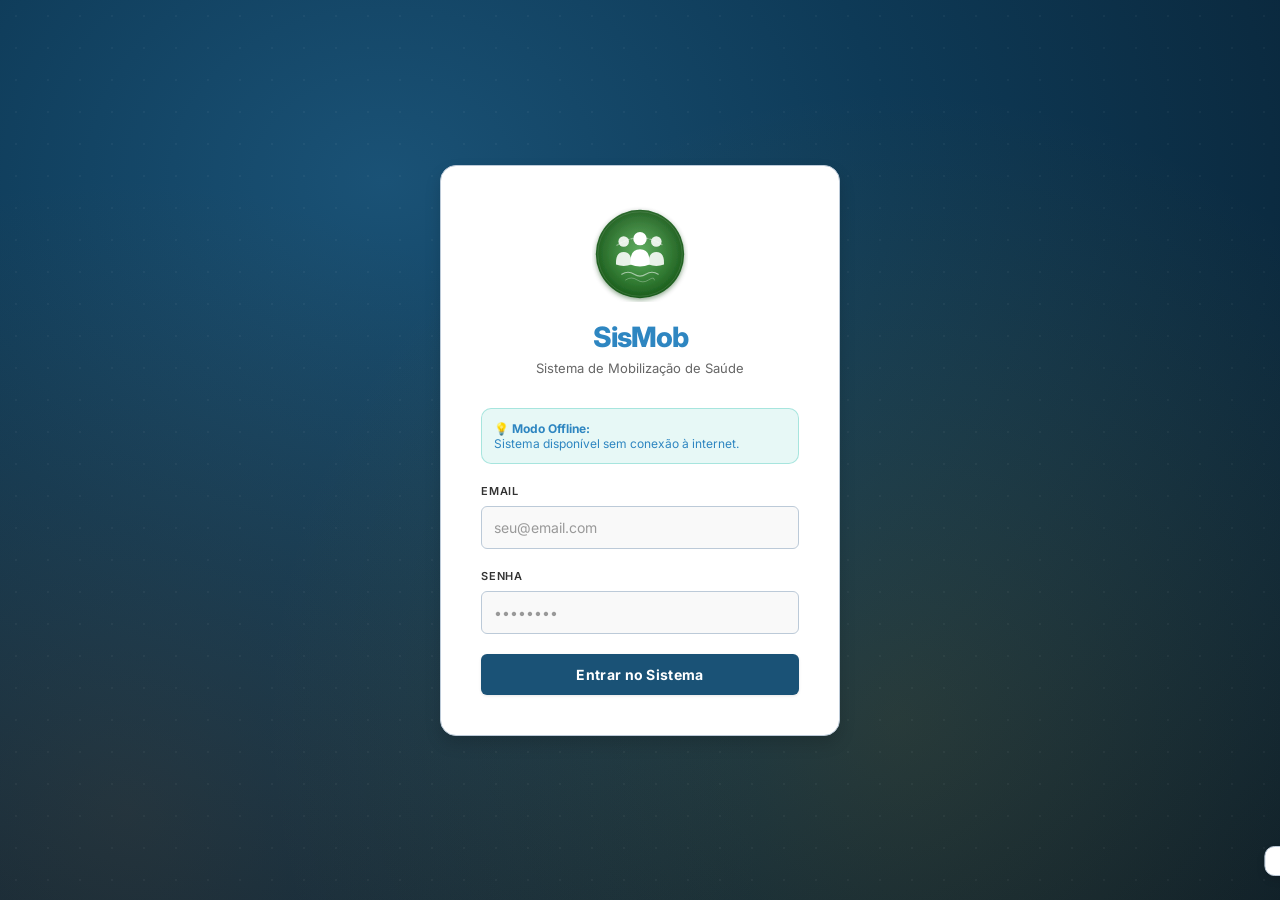
==== commit 4f89645a: "..." ====
--- a/index_firebase.html
+++ b/index_firebase.html
@@ -1,5 +1,5 @@
 <!DOCTYPE html>
-<html lang="pt">atua
+<html lang="pt">
 <head>
 <meta charset="UTF-8">
 <meta name="viewport" content="width=device-width, initial-scale=1.0">
@@ -981,17 +981,8 @@
 }
 
 /* ── MOBILE HEADER ── */
-.mobile-header{
-  display:none;
-  background:var(--sidebar-bg);
-  border-bottom:1px solid var(--sidebar-border);
-  position:fixed;top:44px;left:0;right:0;z-index:90;
-  padding:12px 16px;
-  align-items:center;justify-content:space-between;
-  position:sticky;top:0;z-index:100;
-  box-shadow:0 2px 8px rgba(0,0,0,.1);
-}
-.hamburger{background:none;border:none;color:#ffffff;cursor:pointer;font-size:20px}
+.mobile-header{display:none}
+.hamburger{display:none}
 .sidebar-overlay{display:none;position:fixed;inset:0;background:rgba(0,0,0,.65);z-index:90}
 
 /* ── TOAST ── */
@@ -1563,9 +1554,8 @@
   .sidebar.open{left:0}
   .sidebar-spacer{display:none}
   .sidebar-overlay.open{display:block}
-  .mobile-header{display:flex}
   .layout{flex-direction:column}
-  .main{height:calc(100vh - 100px);overflow-y:auto;margin-top:100px}
+  .main{height:100vh;overflow-y:auto;margin-top:0}
   #fichasTopbar{left:0 !important}
   .page{padding:16px;animation:pageEnter .3s ease}
   .stats-grid{grid-template-columns:1fr 1fr;gap:12px}
@@ -1845,12 +1835,6 @@
   <!-- APP -->
   <div id="appShell">
     <div class="sidebar-overlay" id="sidebarOverlay" onclick="closeSidebar()"></div>
-    <div class="mobile-header">
-      <button class="hamburger" onclick="toggleSidebar()">☰</button>
-      <span
-        style="font-weight:800;font-size:15px;color:#ffffff">🏥 SisMob</span>
-      <button class="btn btn-accent btn-sm" onclick="showPage('ficha');closeSidebar()">+ Ficha</button>
-      </div>
       <div class="layout">
         <div class="sidebar-spacer" id="sidebarSpacer"></div>
         <aside class="sidebar" id="sidebar">
@@ -2689,7 +2673,7 @@
                 </select>
               </div>
               </div>
-              <button class="btn btn-accent" style="margin-top:16px" onclick="addUser()">➕ Adicionar Supervisor</button>
+              <button class="btn btn-accent" style="margin-top:16px" onclick="addUser()" id="addUserBtn">➕ Adicionar Supervisor</button>
               </div>
 
           <!-- TABS PARA FILTRAR SUPERVISORES POR RONDA -->
@@ -3239,8 +3223,12 @@
     async function testSB() {
       setDbStatus('connecting');
       try {
-        // Uma leitura simples para confirmar ligação
-        await db.collection('coordenacoes').limit(1).get();
+        // ⚡ OTIMIZADO: timeout de 3s para não bloquear
+        const testPromise = db.collection('coordenacoes').limit(1).get();
+        const timeoutPromise = new Promise((_, reject) => 
+          setTimeout(() => reject(new Error('Timeout')), 3000)
+        );
+        await Promise.race([testPromise, timeoutPromise]);
         SB_ONLINE = true;
         setDbStatus('online');
         console.log('✓ Firebase conectado com sucesso');
@@ -3248,7 +3236,8 @@
         SB_ONLINE = false;
         setDbStatus('offline');
         console.warn('⚠ Firebase offline — dados locais activos:', e.message);
-        showToast('Modo offline — dados locais activos', 'info');
+        // Não mostrar toast aqui para não bloquear UI
+        // showToast('Modo offline — dados locais activos', 'info');
       }
     }
 
@@ -3281,9 +3270,18 @@
                     }
 
                     async function initLocalDB() {
-                      // Seed inicial: apenas se o Firestore estiver vazio
+                      // ⚡ OTIMIZADO: Seed inicial com timeout curto
+                      if (!SB_ONLINE) return; // Se offline, pula
                       try {
-                        const cordsSnap = await db.collection('coordenacoes').limit(1).get();
+                        const timeoutPromise = new Promise((_, reject) => 
+                          setTimeout(() => reject(new Error('Timeout')), 2000)
+                        );
+                        
+                        const cordsSnap = await Promise.race([
+                          db.collection('coordenacoes').limit(1).get(),
+                          timeoutPromise
+                        ]);
+                        
                         if (cordsSnap.empty) {
                           const batch = db.batch();
                           ['Coordenação Norte', 'Coordenação Sul', 'Coordenação Centro'].forEach(nome => {
@@ -3291,7 +3289,12 @@
                           });
                           await batch.commit();
                         }
-                        const usersSnap = await db.collection('utilizadores').where('email', '==', 'admin@sismob.ao').limit(1).get();
+                        
+                        const usersSnap = await Promise.race([
+                          db.collection('utilizadores').where('email', '==', 'admin@sismob.ao').limit(1).get(),
+                          timeoutPromise
+                        ]);
+                        
                         if (usersSnap.empty) {
                           await db.collection('utilizadores').add({ nome: 'Administrador', email: 'admin@sismob.ao', senha: 'admin123', tipo: 'admin', coord_id: null, created_at: firebase.firestore.FieldValue.serverTimestamp() });
                           await db.collection('utilizadores').add({ nome: 'João Supervisor', email: 'joao@sismob.ao', senha: 'joao123', tipo: 'supervisor', coord_id: null, created_at: firebase.firestore.FieldValue.serverTimestamp() });
@@ -3491,14 +3494,21 @@
                         if (fields.activo !== undefined) fsFields.activo = fields.activo;
                         await db.collection('utilizadores').doc(String(userId)).update(fsFields);
                         const u = _users.find(x => x.id === userId);
-                        if (u) Object.assign(u, fields);
+                        if (u) {
+                          Object.assign(u, fields);
+                          // Sincronizar coordId local quando coord_id é actualizado
+                          if (fields.coord_id !== undefined) u.coordId = fields.coord_id;
+                        }
                         DB.set('users', _users);
                         return true;
                       } catch (e) {
                         console.error('updateUserField:', e);
                         // Actualiza localmente se offline
                         const u = _users.find(x => x.id === userId);
-                        if (u) Object.assign(u, fields);
+                        if (u) {
+                          Object.assign(u, fields);
+                          if (fields.coord_id !== undefined) u.coordId = fields.coord_id;
+                        }
                         DB.set('users', _users);
                         return true;
                       }
@@ -3553,11 +3563,17 @@
           }
                     function doLogout() {
                       stopPresence();
-                      currentUser = null; DB.set('session', null);
+                      currentUser = null; 
+                      DB.set('session', null); // Limpar sessão salva
+                      localStorage.removeItem('session'); // Garantir remoção
                       const topbar = document.getElementById('fichasTopbar');
                       if (topbar) topbar.classList.remove('show');
                       document.getElementById('appShell').style.display = 'none';
                       document.getElementById('loginScreen').style.display = 'flex';
+                      // Limpar campos de login
+                      document.getElementById('loginEmail').value = '';
+                      document.getElementById('loginPass').value = '';
+                      document.getElementById('loginErr').style.display = 'none';
                     }
                     async function restoreSession() {
                       const sid = DB.get('session'); if (!sid) return;
@@ -4318,7 +4334,7 @@
                         html += `<div style="font-size:11px;font-weight:700;color:var(--amber);text-transform:uppercase;letter-spacing:.8px;margin-bottom:8px">⚠️ Sem ficha hoje (${naoLancouHoje.length})</div>
                         <div style="display:flex;flex-wrap:wrap;gap:8px;margin-bottom:14px">`;
                         naoLancouHoje.forEach(u => {
-                          const cord = _cords.find(c => c.id === u.coordId);
+                          const cord = _cords.find(c => String(c.id) === String(u.coordId));
                           html += `<div style="background:rgba(212,168,23,.08);border:1px solid rgba(212,168,23,.25);border-radius:8px;padding:7px 12px;font-size:12px;display:flex;align-items:center;gap:7px">
                             <span style="font-weight:600">${u.nome}</span>
                             ${rondaLabel(u.ronda)}
@@ -5201,7 +5217,7 @@
                         : '<span style="color:var(--text3);font-size:11px">—</span>';
 
                       filtered.forEach((u, i) => {
-                        const cord = _cords.find(c => c.id === u.coordId);
+                        const cord = _cords.find(c => String(c.id) === String(u.coordId));
                         const protegido = u.tipo === 'admin';
                         const fichasCount = _fichas.filter(f => f.userId === u.id).length;
                         const isActivo = u.activo !== false;
@@ -5229,7 +5245,7 @@
                       });
                       if (!filtered.length) tbody.innerHTML = '<tr><td colspan="9" style="text-align:center;padding:32px;color:var(--text3)">Nenhum utilizador encontrado</td></tr>';
 
-                      const sel = document.getElementById('u-coord'); if (sel) { sel.innerHTML = ''; _cords.forEach(c => sel.innerHTML += `<option value="${c.id}">${c.nome}</option>`); }
+                      const sel = document.getElementById('u-coord'); if (sel) { sel.innerHTML = '<option value="">— Seleccione uma coordenação —</option>'; _cords.forEach(c => sel.innerHTML += `<option value="${c.id}">${c.nome}</option>`); }
                       renderDesempenho();
                     }
 
@@ -5238,6 +5254,8 @@
                       document.getElementById('u-cordField').style.display = isAdmin ? 'none' : 'flex';
                       document.getElementById('u-rondaField').style.display = isAdmin ? 'none' : 'flex';
                       document.getElementById('u-contactoField').style.display = isAdmin ? 'none' : 'flex';
+                      const btn = document.getElementById('addUserBtn');
+                      if (btn) btn.textContent = isAdmin ? '➕ Adicionar Administrador' : '➕ Adicionar Supervisor';
                     }
 
                     async function addUser() {
@@ -5246,7 +5264,7 @@
                       const senha = document.getElementById('u-senha').value;
                       const tipo = document.getElementById('u-tipo').value;
                       const contacto = tipo === 'admin' ? null : (document.getElementById('u-contacto')?.value || '').trim() || null;
-                      const coordId = tipo === 'admin' ? null : parseInt(document.getElementById('u-coord').value);
+                      const coordId = tipo === 'admin' ? null : (document.getElementById('u-coord').value || null);
                       const ronda = tipo === 'admin' ? null : document.getElementById('u-ronda').value;
                       if (!nome || !email || !senha) { showToast('Preencha todos os campos', 'error'); return; }
                       if (!/^[^\s@]+@[^\s@]+\.[^\s@]+$/.test(email)) { showToast('Email inválido', 'error'); return; }
@@ -6140,7 +6158,7 @@
                         } else {
                           html += `<div class="table-wrap"><table><thead><tr><th>#</th><th>Nome</th><th>Email</th><th>Coordenação</th><th>Estado</th><th>Fichas</th><th>Pessoas</th><th>Último Lançamento</th></tr></thead><tbody>`;
                           sups.forEach((u, i) => {
-                            const cord = _cords.find(c => c.id === u.coordId);
+                            const cord = _cords.find(c => String(c.id) === String(u.coordId));
                             const fichasSup = _fichas.filter(f => f.userId === u.id);
                             const tp = fichasSup.reduce((s,f) => s+(f.totalPessoas||0),0);
                             const ultimo = fichasSup.length ? fichasSup.sort((a,b)=>(b.data||'').localeCompare(a.data||''))[0].data : null;
@@ -6353,7 +6371,7 @@
                       const tipoBadge = document.getElementById('perf-display-tipo');
                       tipoBadge.textContent = u.tipo === 'admin' ? 'Administrador' : 'Supervisor';
                       tipoBadge.className = 'badge ' + (u.tipo === 'admin' ? 'badge-admin' : 'badge-sup');
-                      const cord = _cords.find(c => c.id === u.coordId);
+                      const cord = _cords.find(c => String(c.id) === String(u.coordId));
                       const cordEl = document.getElementById('perf-display-cord');
                       cordEl.textContent = cord ? cord.nome : (u.tipo === 'admin' ? 'Acesso Global' : '—');
                       cordEl.style.display = cord || u.tipo === 'admin' ? 'inline-block' : 'none';
@@ -6452,7 +6470,7 @@
                       const senha = document.getElementById('sup-edit-senha').value;
                       const conf = document.getElementById('sup-edit-conf').value;
                       const coordIdRaw = document.getElementById('sup-edit-cord').value;
-                      const coordId = coordIdRaw ? parseInt(coordIdRaw) : null;
+                      const coordId = coordIdRaw ? coordIdRaw : null;
                       const rondaRaw = document.getElementById('sup-edit-ronda')?.value || null;
                       const ronda = rondaRaw || null;
                       if (!nome) { showToast('O nome não pode estar vazio', 'error'); return; }
@@ -6463,12 +6481,12 @@
                       const fields = {};
                       if (nome !== sup.nome) fields.nome = nome;
                       if (senha) fields.senha = senha;
-                      if (coordId !== sup.coordId) fields.coord_id = coordId;
+                      if (String(coordId) !== String(sup.coordId)) fields.coord_id = coordId;
                       if (String(ronda) !== String(sup.ronda)) fields.ronda = ronda;
                       if (!Object.keys(fields).length) { showToast('Nenhuma alteração para guardar', 'info'); return; }
                       showLoading('A guardar alterações...');
                     const ok = await updateUserField(id, fields);
-                    if (ok && coordId !== sup.coordId) sup.coordId = coordId;
+                    if (ok && String(coordId) !== String(sup.coordId)) sup.coordId = coordId;
                     if (ok && String(ronda) !== String(sup.ronda)) sup.ronda = ronda;
                     hideLoading();
                     if (ok) {
@@ -6668,11 +6686,16 @@
 
                     // INIT
                     async function main() {
-                      showLoading('A verificar ligação à base de dados...');
-                      await testSB();
-                      await initLocalDB();
+                      showLoading('A inicializar...');
+                      // ⚡ OTIMIZADO: Paralelo quando possível
+                      await Promise.all([
+                        testSB().catch(() => {}),
+                        initLocalDB().catch(() => {})
+                      ]);
                       hideLoading();
-                      await restoreSession();
+                      // ✅ FORÇAR LOGIN: Sempre mostrar a página de login
+                      document.getElementById('loginScreen').style.display = 'flex';
+                      document.getElementById('appShell').style.display = 'none';
                     }
 
                     // ══════════════════════════════════
@@ -7259,15 +7282,10 @@
                       const main = document.querySelector('.main');
                       const topbar = document.getElementById('fichasTopbar');
                       const notifCenter = document.getElementById('notificationCenter');
-                      const mobileHeader = document.querySelector('.mobile-header');
                       if (!main || !topbar) return;
                       if (topbar.classList.contains('show')) {
-                        // Adicionar padding-top para compensar a topbar fixa
                         main.style.paddingTop = '48px';
-                        // Notification center below topbar
                         if (notifCenter) notifCenter.style.top = '52px';
-                        // Mobile header below topbar
-                        if (mobileHeader) mobileHeader.style.top = '44px';
                       } else {
                         main.style.paddingTop = '0';
                       }
